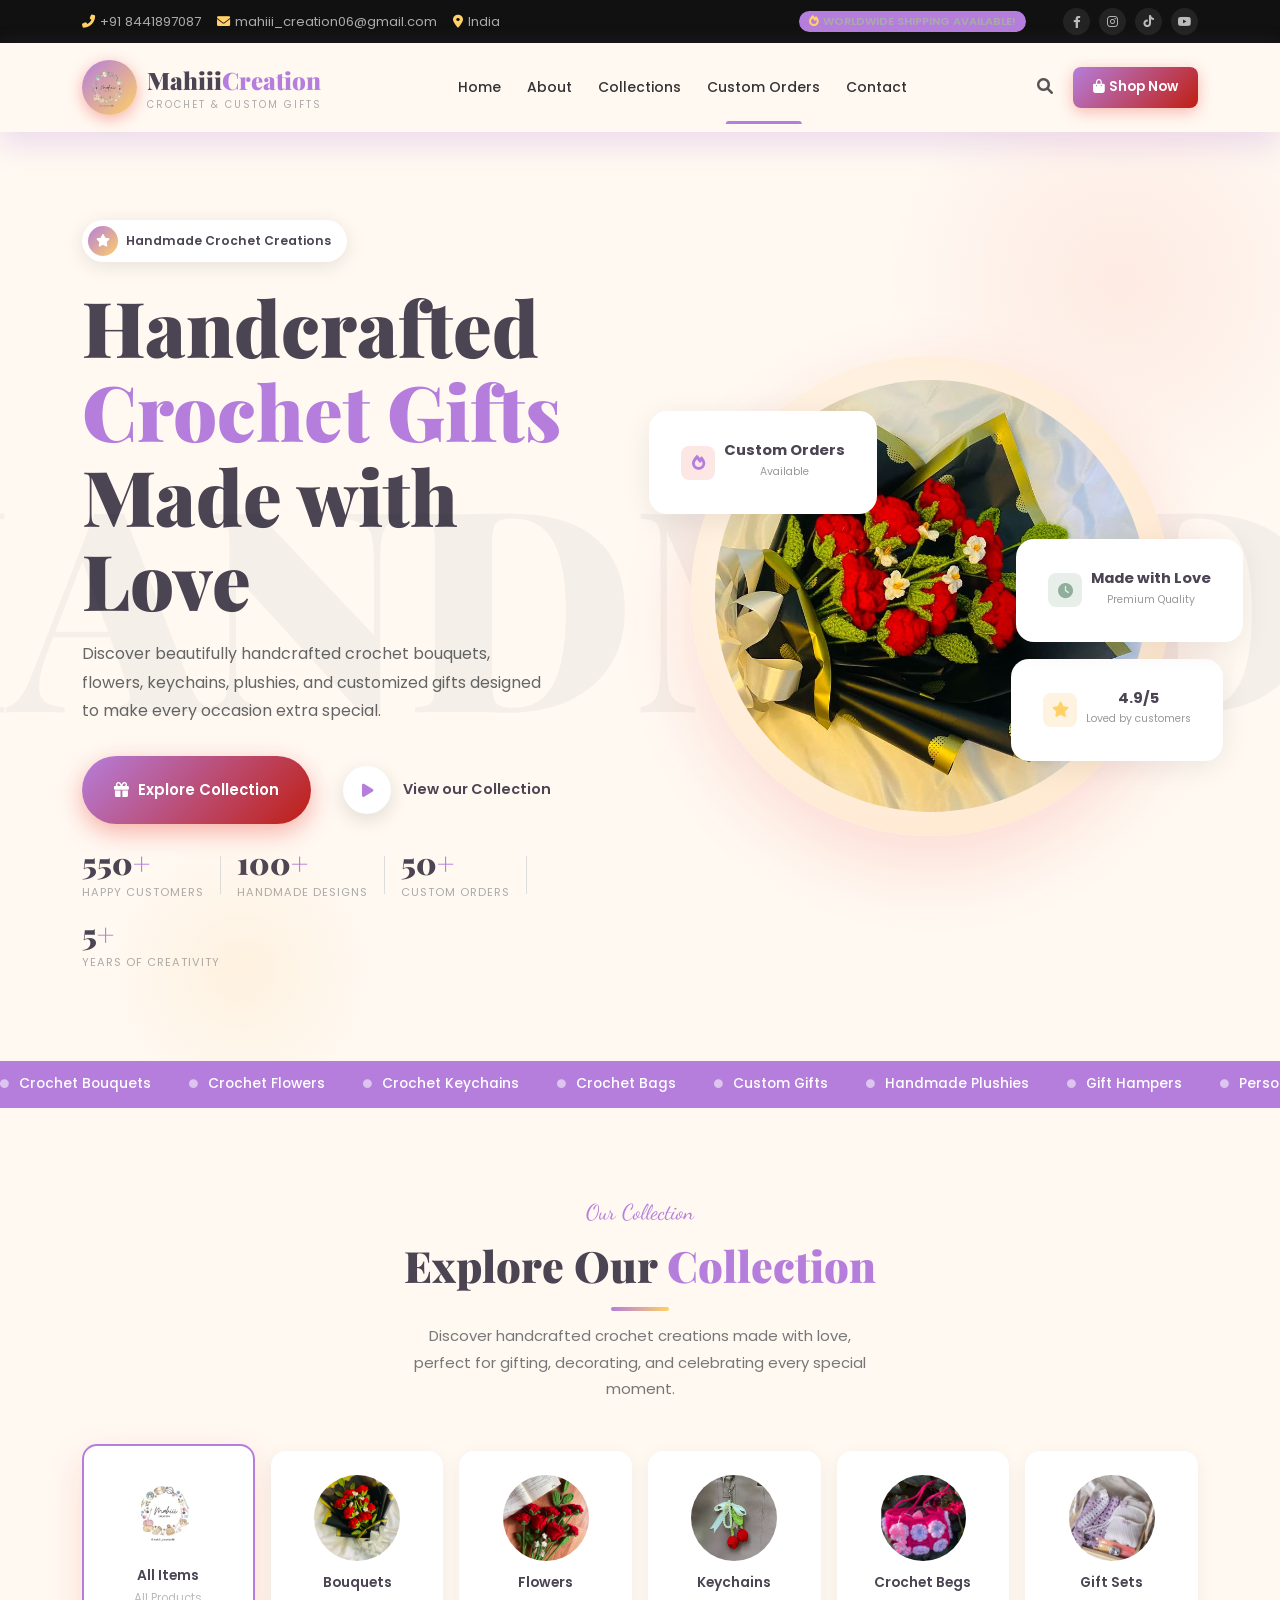
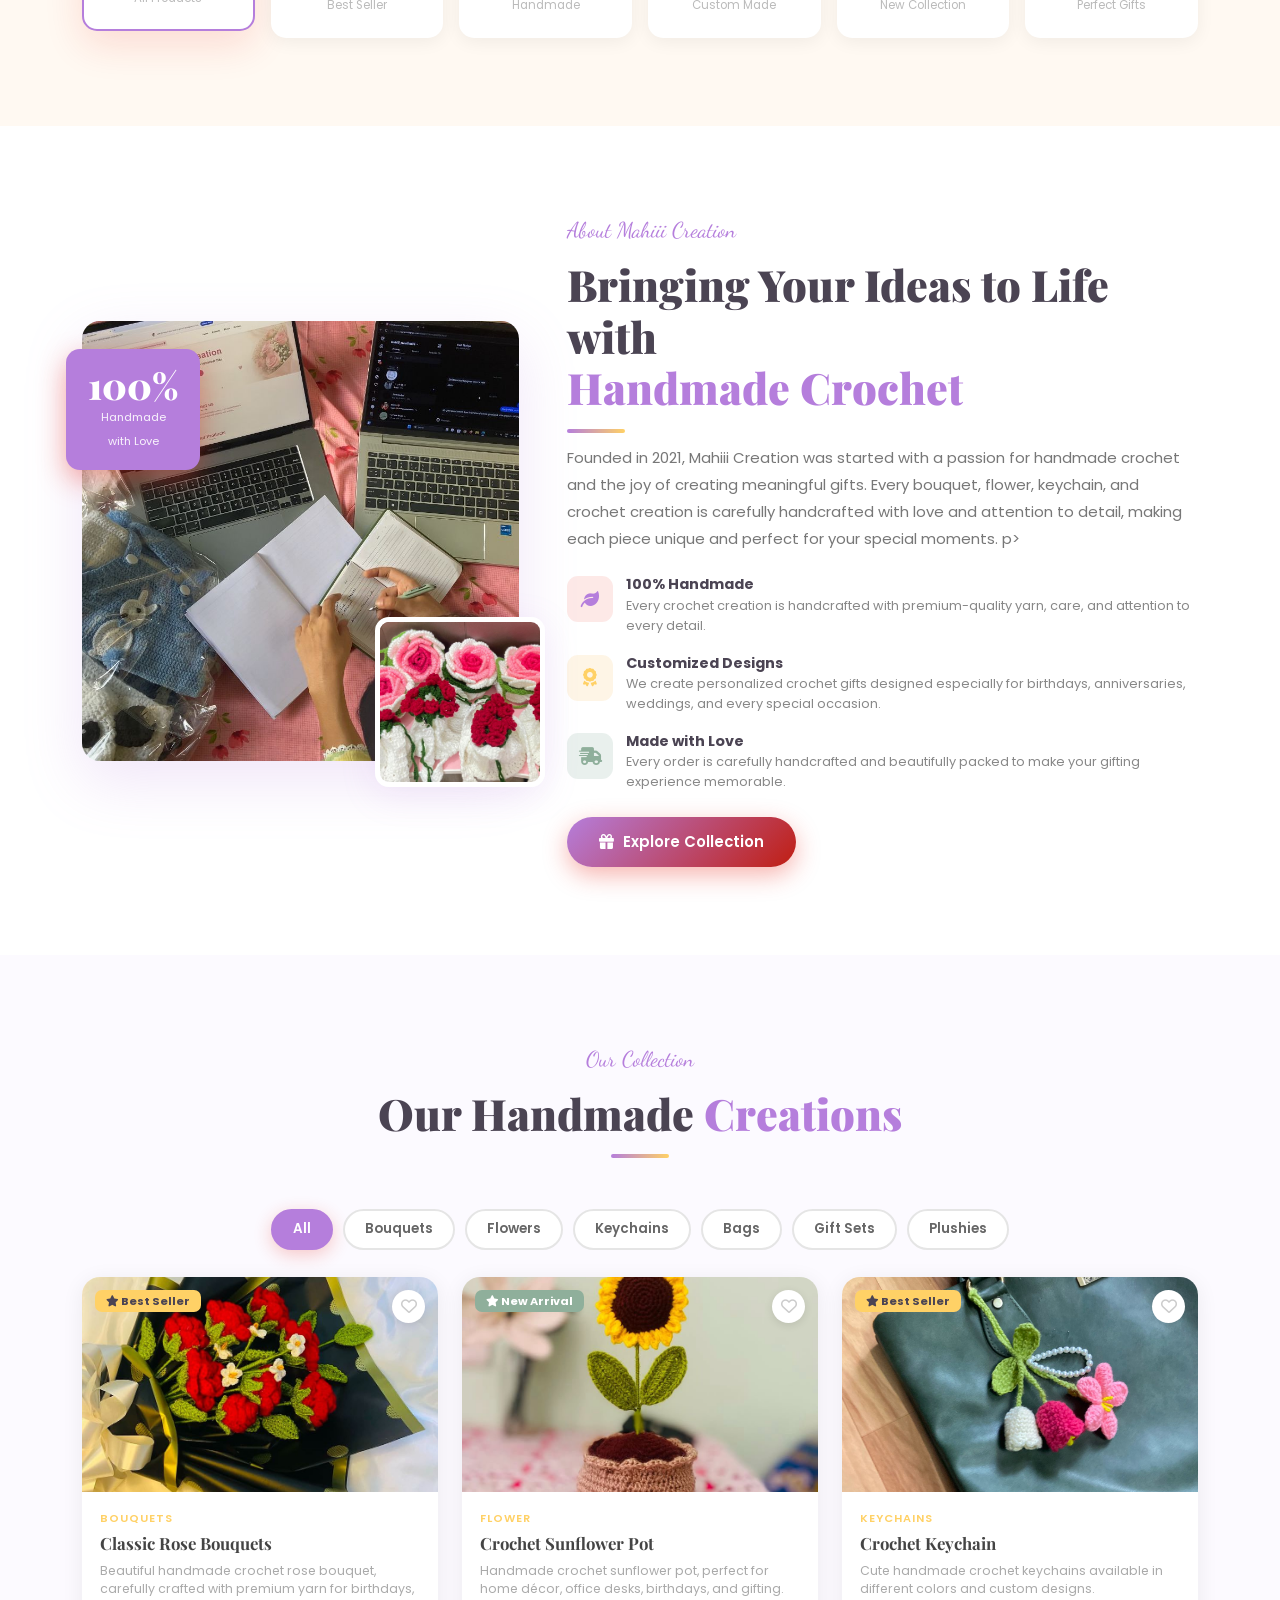
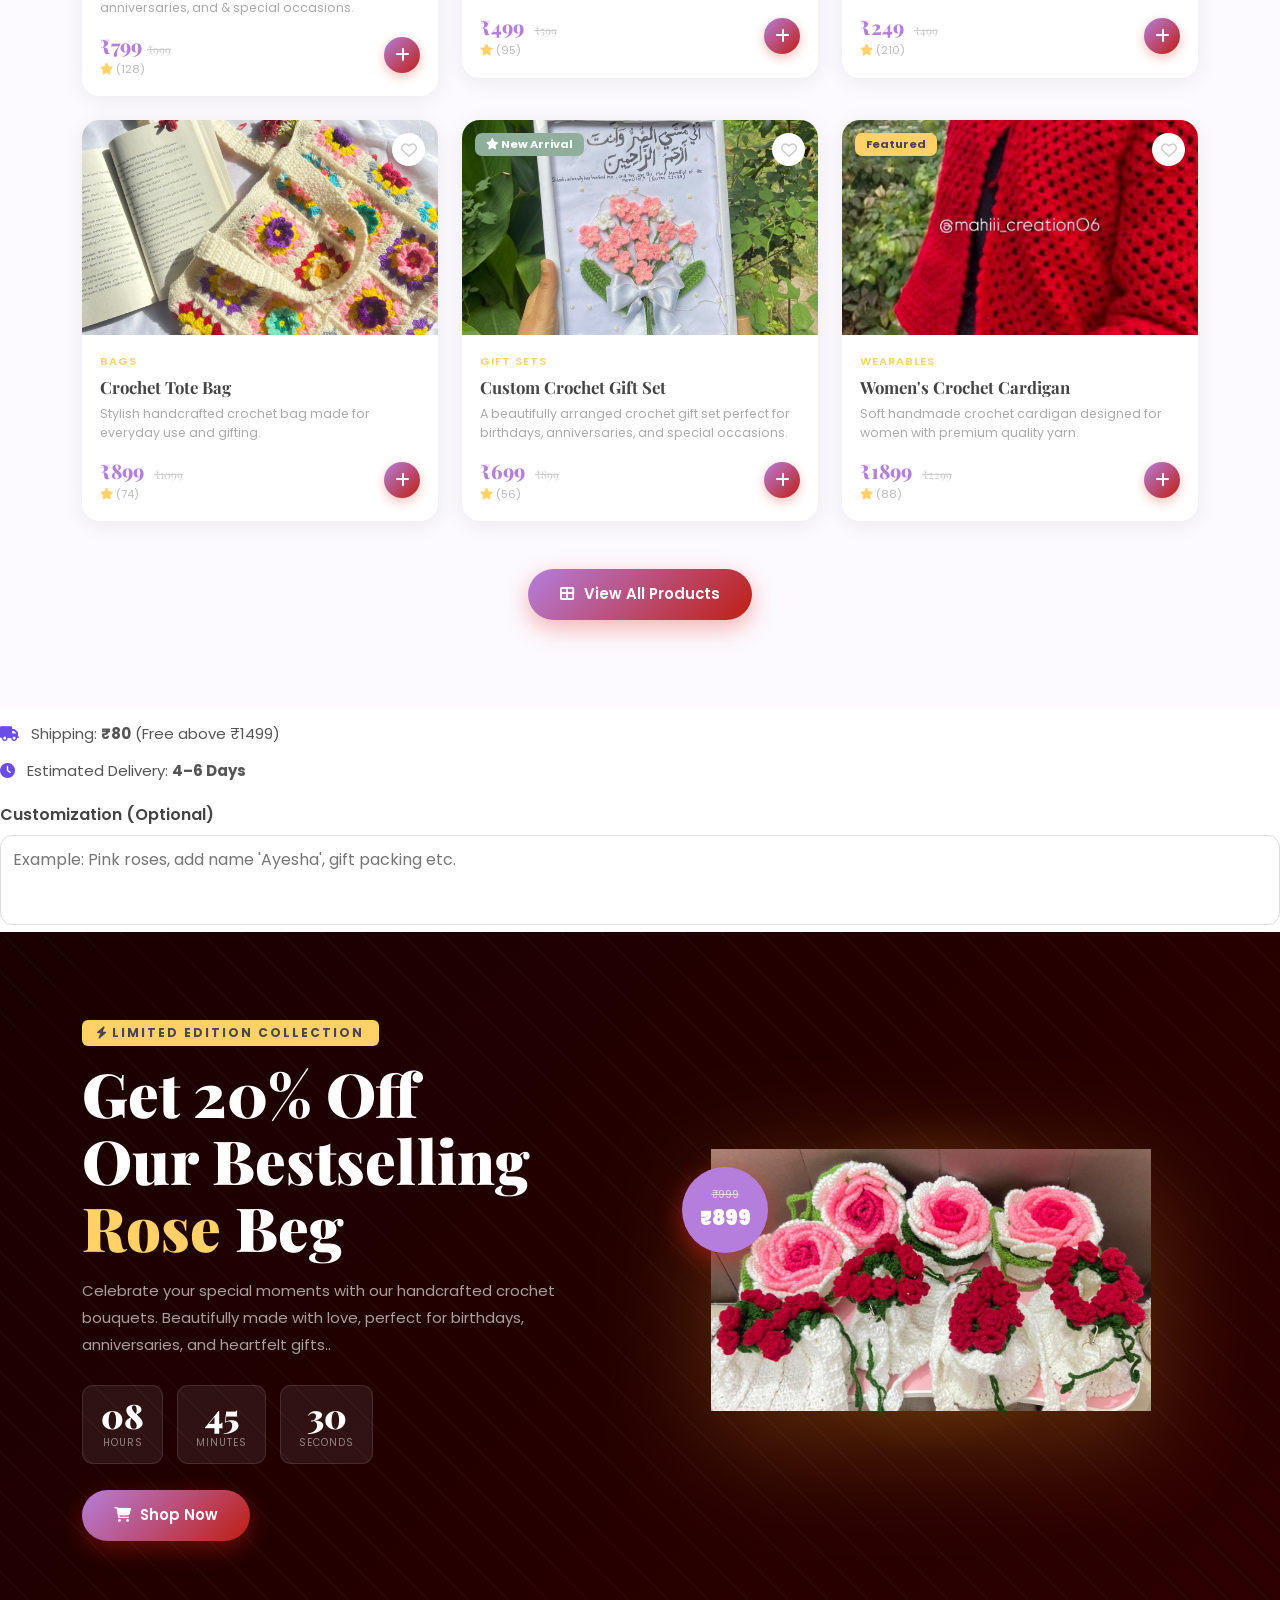
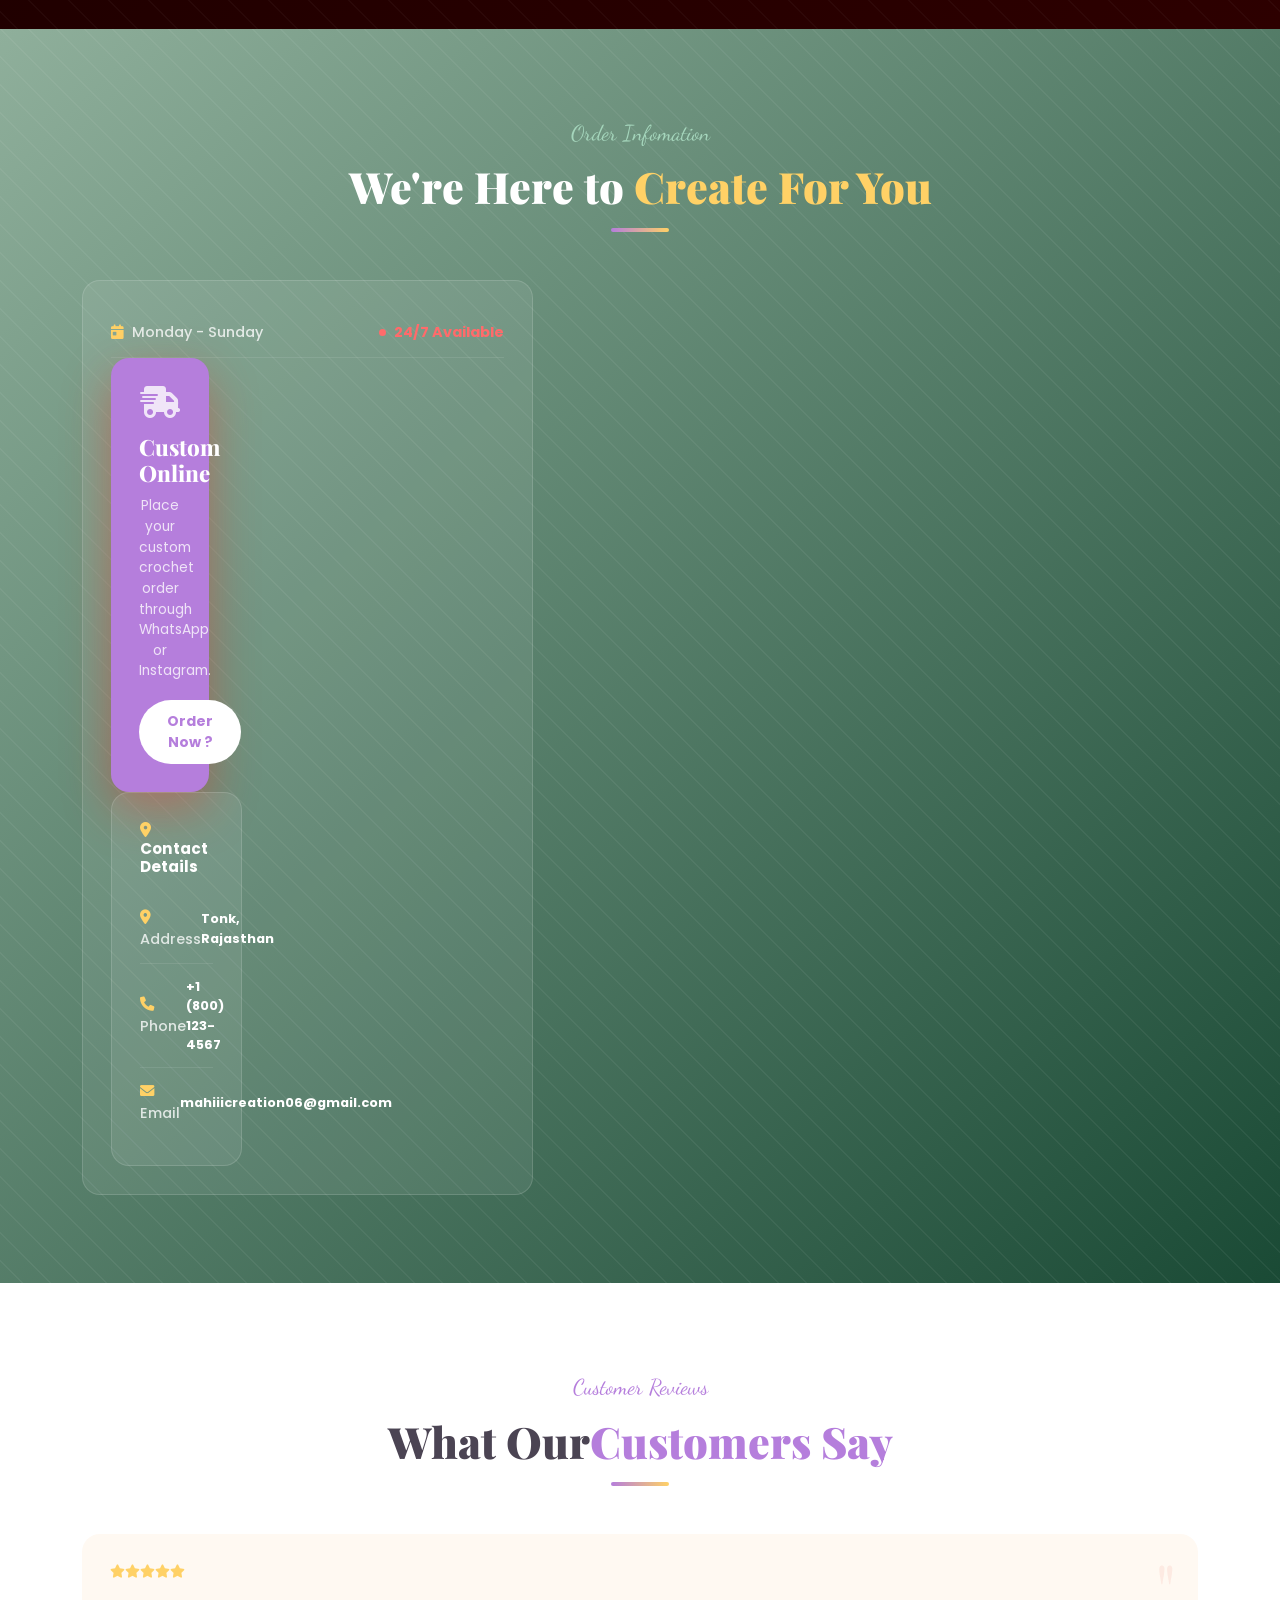
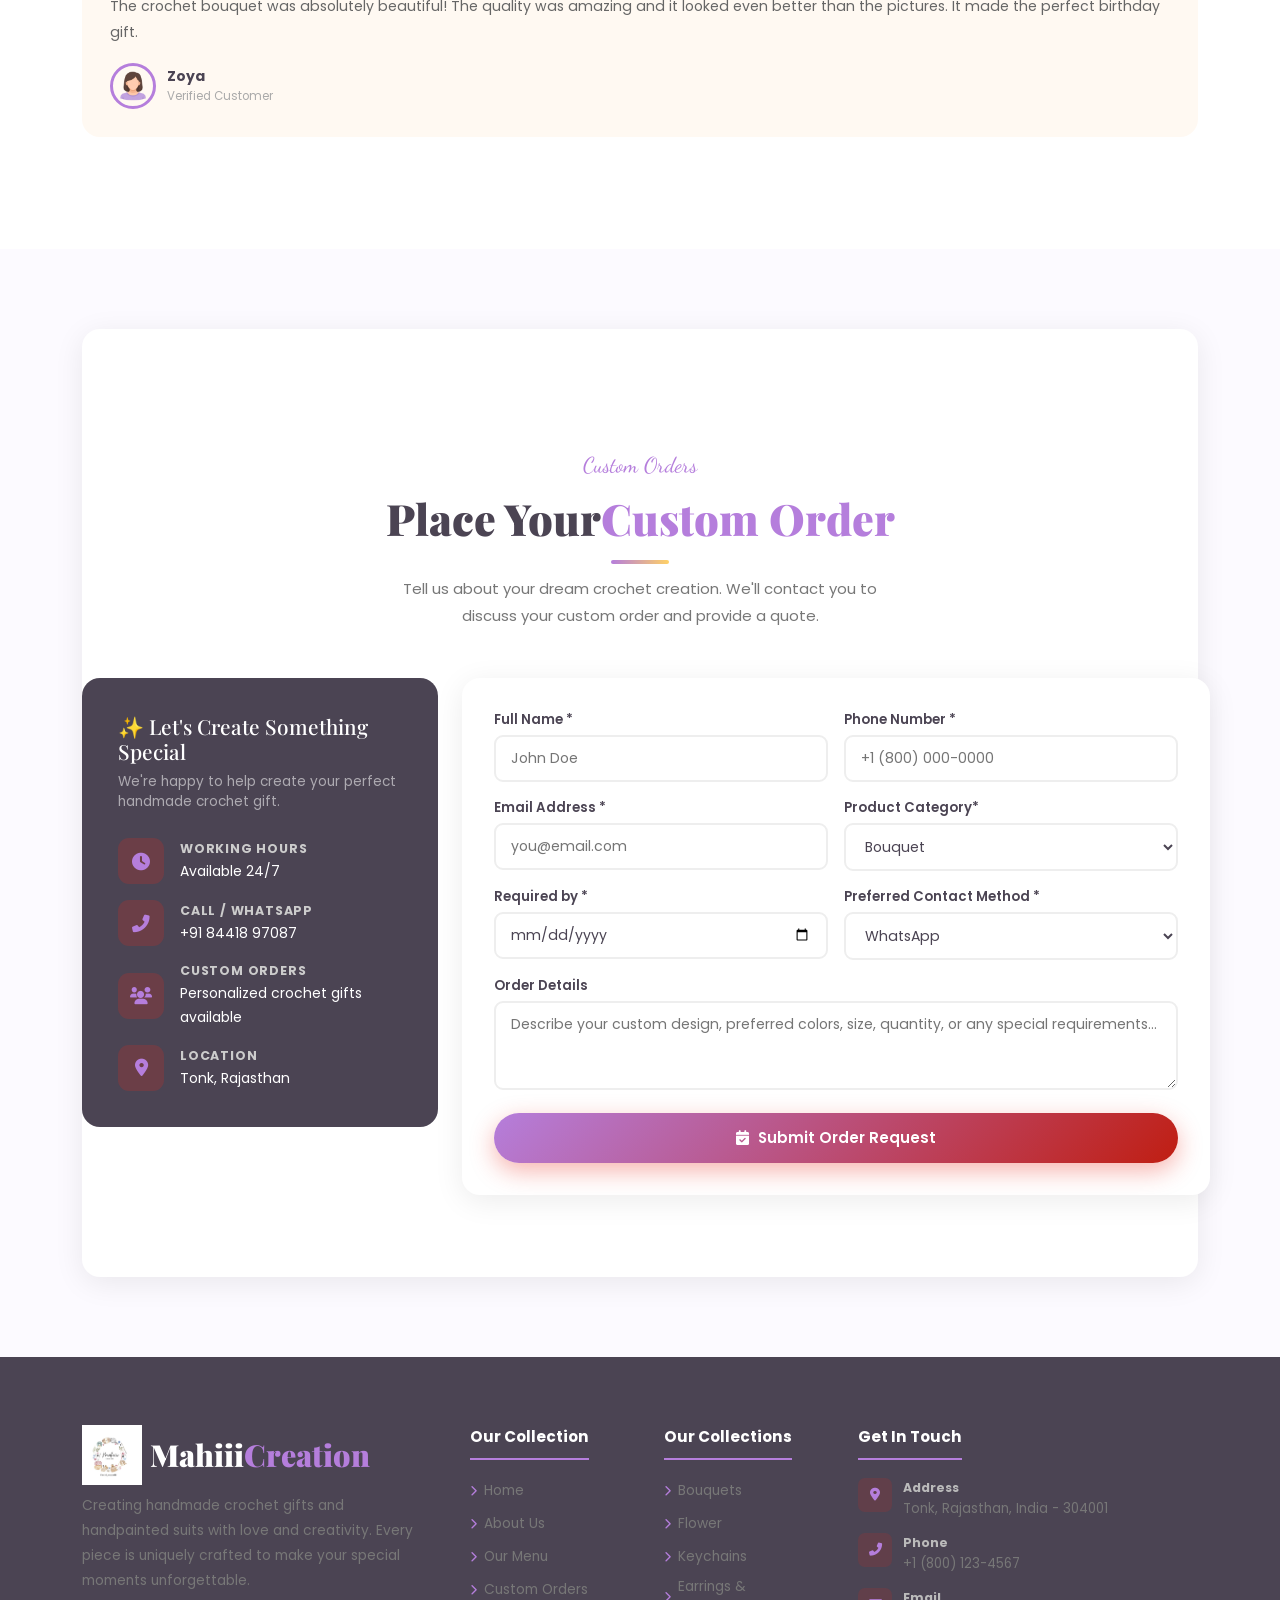
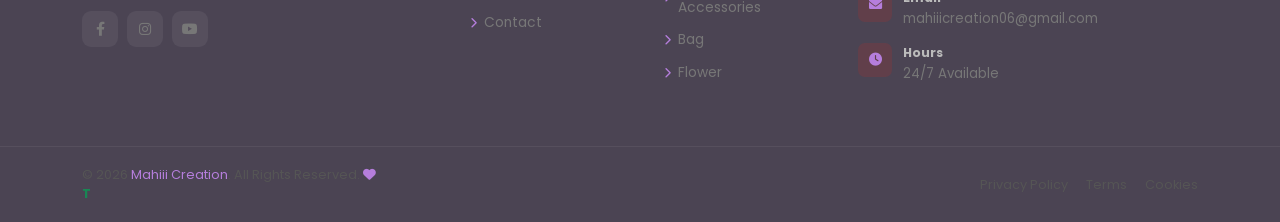
==== index.html @ c0827d0e "bug fix" ====
<!DOCTYPE html>
<html lang="en">

<head>
   <meta charset="UTF-8">
   <meta http-equiv="X-UA-Compatible" content="IE=edge">
   <meta name="viewport" content="width=device-width, initial-scale=1">
   <meta name="author" content="Sarab">
   <link rel="icon" type="image/png" href="img/logo.jpeg">
   <meta name="description" content="Sarab - Fast Food & Restaurant HTML Template">
   <title>Mahiii Creation</title>
   <link
      href="https://fonts.googleapis.com/css2?family=Playfair+Display:wght@400;700;900&family=Poppins:wght@300;400;500;600;700&family=Dancing+Script:wght@700&display=swap"
      rel="stylesheet" />
   <!-- Bootstrap 5.3 -->
   <link href="css/bootstrap.min.css" rel="stylesheet" />
   <!-- AOS Animate on Scroll -->
   <link href="css/aos.css" rel="stylesheet" />
   <!-- Swiper -->
   <link href="css/swiper-bundle.min.css" rel="stylesheet" />
   <!-- all min css -->
   <link rel="stylesheet" href="css/all.min.css" />
   <!-- magnific CSS -->
   <link rel="stylesheet" href="css/magnific-popup.css" />
   <!-- Style CSS -->
   <link rel="stylesheet" href="css/style.css" />
</head>

<body>
   <!-- ============================================================
         TOP BAR
         ============================================================ -->
   <div id="topbar">
      <div class="container">
         <div class="d-flex justify-content-between align-items-center flex-wrap gap-2">
            <div class="top-contact d-flex flex-wrap">
               <span><i class="fas fa-phone-alt"></i>+91 8441897087</span>
               <span><i class="fas fa-envelope"></i>mahiii_creation06@gmail.com</span>
               <span><i class="fas fa-map-marker-alt"></i>India</span>
            </div>
            <div class="d-flex align-items-center gap-3">
               <span class="ttag"><i class="fas fa-fire me-1"></i>Worldwide Shipping Available!</span>
               <div class="tsoc">
                  <a href="#"><i class="fab fa-facebook-f"></i></a>
                  <a href="https://www.instagram.com/mahiii_creation06?igsh=MTJzNTdpdWhrNXEycw%3D%3D&utm_source=qr"><i
                        class="fab fa-instagram"></i></a>
                  <a href="#"><i class="fab fa-tiktok"></i></a>
                  <a href="https://youtube.com/@mahiii_creation06?si=y1d1FblT5YzJp3zn"><i
                        class="fab fa-youtube"></i></a>
               </div>
            </div>
         </div>
      </div>
   </div>
   <!-- ============================================================
         NAVBAR
         ============================================================ -->
   <nav class="navbar navbar-expand-lg" id="nav">
      <div class="container">
         <a class="navbar-brand" href="#">
            <div class="blogo">
               <div class="bico"> <img src="img/logo1.png" alt="Mahiii Creation Logo">
               </div>
               <div>
                  <div class="bname">Mahiii<span>Creation</span></div>
                  <div class="bsub">Crochet & Custom Gifts </div>
               </div>
            </div>
         </a>
         <button class="navbar-toggler border-0" type="button" data-bs-toggle="collapse" data-bs-target="#navmenu">
            <i class="fas fa-bars" style="color:var(--prima ry);font-size:1.35rem;"></i>
         </button>
         <div class="collapse navbar-collapse" id="navmenu">
            <ul class="navbar-nav mx-auto">
               <li class="nav-item"><a class="nav-link active" href="#hero">Home</a></li>
               <li class="nav-item"><a class="nav-link" href="#about">About</a></li>
               <li class="nav-item"><a class="nav-link" href="#menu">Collections</a></li>

               <li class="nav-item"><a class="nav-link" href="#reservation">Custom Orders</a></li>

               <li class="nav-item"><a class="nav-link" href="contact.html">Contact</a></li>
            </ul>
            <div class="d-flex align-items-center gap-1">
               <!-- FIX 1: Search button -->
               <button id="navSearchBtn" title="Search"><i class="fas fa-search"></i></button>
               <a href="#menu" class="nav-link nav-cta"><i class="fas fa-shopping-bag me-1"></i>Shop Now</a>
            </div>
         </div>
      </div>
   </nav>
   <!-- ============================================================
         FIX 1 � SEARCH OVERLAY POPUP
         ============================================================ -->
   <div id="searchOv">
      <button class="sovclose" id="searchClose"><i class="fas fa-times"></i></button>
      <div class="sovbox">
         <h4>Find the perfect handmade crochet gift.</h4>
         <div class="sovinput">
            <input type="text" id="searchInput" placeholder="Search bouquets, keychains, flowers..."
               autocomplete="off" />
            <button><i class="fas fa-search"></i></button>
         </div>
         <!-- Categories inside search box -->
         <div class="sovcats">
            <div class="sovcat active" data-cat="all">
               <img src="img/logo.jpeg" alt="" />All Items
            </div>
            <div class="sovcat" data-cat="burgers">
               <img src="img/bouquet.jpeg" alt="" />Bouquets
            </div>
            <div class="sovcat" data-cat="pizza">
               <img src="img/menu/purple clw.jpeg" alt="" />Accessories
            </div>
            <div class="sovcat" data-cat="chicken">
               <img src="img/menu/Rose flower.jpeg" alt="" />Flowers
            </div>
            <div class="sovcat" data-cat="wraps">
               <img src="img/menu/bag.jpeg" alt="" />Crochet Bags
            </div>
            <div class="sovcat" data-cat="pasta">
               <img src="img/menu/women cardigan.jpeg" alt="" />Plushies
            </div>
            <div class="sovcat" data-cat="desserts">
               <img src="img/menu/ramadan gift hamper.jpeg" alt="" />Gift Hampers
            </div>
         </div>
         <div class="sovtrend">
            <p><i class="fas fa-fire me-1" style="color:var(--secondary);"></i>Popular Searches</p>
            <span class="ttag">Crochet Bouquet</span>
            <span class="ttag">Rose Bouquet</span>
            <span class="ttag">Accessories</span>
            <span class="ttag">Crochet Keychain</span>
            <span class="ttag">Crochet Bag</span>
            <span class="ttag">Custom Gift</span>
         </div>
      </div>
   </div>
   <!-- ============================================================
         HERO
         ============================================================ -->
   <section id="hero">
      <div class="hs hs1"></div>
      <div class="hs hs2"></div>
      <div class="hbgtxt">HANDMADE</div>
      <div class="container">
         <div class="row align-items-center g-5" style="min-height:88vh;">
            <div class="col-lg-6">
               <div class="hbadge">
                  <div class="hbi"><i class="fas fa-star"></i></div>
                  <span>Handmade Crochet Creations</span>
               </div>
               <h1 class="htitle">Handcrafted <span class="hl">Crochet Gifts</span><br />Made with Love</h1>
               <p class="hdesc">Discover beautifully handcrafted crochet bouquets, flowers, keychains, plushies, and
                  customized gifts designed to make every occasion extra special.</p>
               <div class="d-flex flex-wrap gap-3 mb-2">
                  <a href="#menu" class="btn-red"><i class="fas fa-gift"></i>Explore Collection</a>
                  <!-- FIX 2: Magnific popup video trigger -->
                  <a href="https://www.youtube.com/watch?v=RXv_uIN6e-Y" class="magnific_popup btn-play popup-youtube">
                     <div class="pico"><i class="fas fa-play"></i></div>
                     <span>View our Collection</span>
                  </a>
               </div>
               <div class="hstats d-flex gap-3 flex-wrap mt-4">
                  <div class="hstat"><span class="snum">550<em>+</em></span><small>Happy Customers</small></div>
                  <div class="sdiv"></div>
                  <div class="hstat"><span class="snum">100<em>+</em></span><small>Handmade Designs</small></div>
                  <div class="sdiv"></div>
                  <div class="hstat"><span class="snum">50<em>+</em></span><small>Custom Orders</small></div>
                  <div class="sdiv"></div>
                  <div class="hstat"><span class="snum">5<em>+</em></span><small>Years of Creativity</small></div>
               </div>
            </div>
            <div class="col-lg-6">
               <div style="position:relative;text-align:center;">
                  <div class="hcircle">
                     <img src="img/banner.jpeg" alt="Burger" />
                  </div>
                  <div class="fcard fc1">
                     <div class="fcoi r"><i class="fas fa-fire"></i></div>
                     <div><span class="fcnum">Custom Orders</span><span class="fcsm">Available</span></div>
                  </div>
                  <div class="fcard fc2">
                     <div class="fcoi y"><i class="fas fa-star"></i></div>
                     <div><span class="fcnum">4.9/5</span><span class="fcsm">Loved by customers</span></div>
                  </div>
                  <div class="fcard fc3">
                     <div class="fcoi g"><i class="fas fa-clock"></i></div>
                     <div><span class="fcnum">Made with Love</span><span class="fcsm">Premium Quality</span></div>
                  </div>
               </div>
            </div>
         </div>
      </div>
   </section>
   <!-- MARQUEE -->
   <div class="mqsec">
      <div class="mqtrack">
         <div class="mqitem"><i class="fas fa-circle"></i>Crochet Bouquets</div>
         <div class="mqitem"><i class="fas fa-circle"></i>Crochet Flowers</div>
         <div class="mqitem"><i class="fas fa-circle"></i>Crochet Keychains</div>
         <div class="mqitem"><i class="fas fa-circle"></i>Crochet Bags</div>
         <div class="mqitem"><i class="fas fa-circle"></i>Custom Gifts</div>
         <div class="mqitem"><i class="fas fa-circle"></i>Handmade Plushies</div>
         <div class="mqitem"><i class="fas fa-circle"></i>Gift Hampers</div>
         <div class="mqitem"><i class="fas fa-circle"></i>Personalized Gifts</div>
         <div class="mqitem"><i class="fas fa-circle"></i>Crochet Flowers</div>
         <div class="mqitem"><i class="fas fa-circle"></i>Crochet Mobile Cover</div>
         <div class="mqitem"><i class="fas fa-circle"></i>Crochet Earrings</div>
         <div class="mqitem"><i class="fas fa-circle"></i>Rose Bouquet</div>
         <div class="mqitem"><i class="fas fa-circle"></i>Custom Gifts</div>
         <div class="mqitem"><i class="fas fa-circle"></i>Gift Hampers</div>
      </div>
   </div>
   <!-- CATEGORY -->
   <section id="category">
      <div class="container">
         <div class="text-center mb-5">
            <span class="slbl">Our Collection</span>
            <h2 class="stitle">Explore Our <span>Collection</span></h2>
            <div class="sline"></div>
            <p class="sdesc mx-auto" style="max-width:480px;">Discover handcrafted crochet creations made with love,
               perfect for gifting, decorating, and celebrating every special moment.
            </p>
         </div>
         <div class="row g-3 justify-content-center">
            <div class="col-6 col-sm-4 col-md-3 col-lg-2" data-aos="zoom-in" data-aos-delay="0">
               <div class="catcard active" data-filter="all">
                  <img class="catimg" src="img/logo.jpeg" alt="" />
                  <div class="catnm">All Items</div>
                  <div class="catct">All Products</div>
               </div>
            </div>
            <div class="col-6 col-sm-4 col-md-3 col-lg-2" data-aos="zoom-in" data-aos-delay="70">
               <div class="catcard" data-filter="burgers">
                  <img class="catimg" src="img/bouquet.jpeg" alt="" />
                  <div class="catnm">Bouquets</div>
                  <div class="catct">Best Seller</div>
               </div>
            </div>
            <div class="col-6 col-sm-4 col-md-3 col-lg-2" data-aos="zoom-in" data-aos-delay="140">
               <div class="catcard" data-filter="pizza">
                  <img class="catimg" src="img/menu/Rose flower.jpeg" alt="" />
                  <div class="catnm">Flowers</div>
                  <div class="catct">Handmade</div>
               </div>
            </div>
            <div class="col-6 col-sm-4 col-md-3 col-lg-2" data-aos="zoom-in" data-aos-delay="210">
               <div class="catcard" data-filter="chicken">
                  <img class="catimg" src="img/menu/keychain.jpeg" alt="" />
                  <div class="catnm">Keychains</div>
                  <div class="catct">Custom Made</div>
               </div>
            </div>
            <div class="col-6 col-sm-4 col-md-3 col-lg-2" data-aos="zoom-in" data-aos-delay="280">
               <div class="catcard" data-filter="wraps">
                  <img class="catimg" src="img/menu/bag.jpeg" alt="" />
                  <div class="catnm">Crochet Begs</div>
                  <div class="catct">New Collection</div>
               </div>
            </div>
            <div class="col-6 col-sm-4 col-md-3 col-lg-2" data-aos="zoom-in" data-aos-delay="350">
               <div class="catcard" data-filter="desserts">
                  <img class="catimg" src="img/menu/ramadan gift hamper.jpeg" alt="" />
                  <div class="catnm">Gift Sets</div>
                  <div class="catct">Perfect Gifts</div>
               </div>
            </div>
         </div>
      </div>
   </section>
   <!-- ABOUT -->
   <section id="about">
      <div class="container">
         <div class="row align-items-center g-5">
            <div class="col-lg-5" data-aos="fade-right">
               <div class="astack">
                  <div class="aexp"><span class="anum">100%</span><small>Handmade<br />with Love</small></div>
                  <div class="amain"><img src="img/ About.jpeg" alt="Restaurant" /></div>
                  <div class="asm"><img src="img/About2.jpeg" alt="" /></div>
               </div>
            </div>
            <div class="col-lg-7" data-aos="fade-left">
               <span class="slbl">About Mahiii Creation</span>
               <h2 class="stitle text-start">Bringing Your Ideas to Life with<br /><span>Handmade Crochet</span></h2>
               <div class="sline lft"></div>
               <p class="sdesc mb-4">Founded in 2021, Mahiii Creation was started with a passion for handmade crochet
                  and the joy of creating meaningful gifts. Every bouquet, flower, keychain, and crochet creation is
                  carefully handcrafted with love and attention to detail, making each piece unique and perfect for your
                  special moments.
                  p>
               <div class="mb-4">
                  <div class="fti">
                     <div class="ftico r"><i class="fas fa-leaf"></i></div>
                     <div>
                        <h6>100% Handmade</h6>
                        <p>Every crochet creation is handcrafted with premium-quality yarn, care, and attention to every
                           detail.</p>
                     </div>
                  </div>
                  <div class="fti">
                     <div class="ftico y"><i class="fas fa-award"></i></div>
                     <div>
                        <h6>Customized Designs</h6>
                        <p>We create personalized crochet gifts designed especially for birthdays, anniversaries,
                           weddings, and every special occasion.</p>
                     </div>
                  </div>
                  <div class="fti">
                     <div class="ftico g"><i class="fas fa-shipping-fast"></i></div>
                     <div>
                        <h6>Made with Love</h6>
                        <p>Every order is carefully handcrafted and beautifully packed to make your gifting experience
                           memorable.</p>
                     </div>
                  </div>
               </div>
               <a href="#menu" class="btn-red"><i class="fas fa-gift"></i>Explore Collection</a>
            </div>
         </div>
      </div>
   </section>
   <!-- ============================================================
         MENU � FIX 3 (filter works) + FIX 4 (plus opens popup)
         ============================================================ -->
   <section id="menu">
      <div class="container">
         <div class="text-center mb-5" data-aos="fade-up">
            <span class="slbl">Our Collection</span>
            <h2 class="stitle">Our Handmade <span>Creations</span></h2>
            <div class="sline"></div>
         </div>
         <!-- FIX 3 � filter buttons -->
         <div class="text-center mb-4" data-aos="fade-up">
            <button class="filtbtn active" data-f="all">All</button>
            <button class="filtbtn" data-f="burgers">Bouquets</button>
            <button class="filtbtn" data-f="pizza">Flowers</button>
            <button class="filtbtn" data-f="chicken">Keychains</button>
            <button class="filtbtn" data-f="wraps">Bags</button>
            <button class="filtbtn" data-f="desserts">Gift Sets</button>
            <button class="filtbtn" data-f="pasta">Plushies</button>
         </div>
         <div class="row g-4" id="mgrid">
            <!-- CARD 1: Burgers -->
            <div class="col-sm-6 col-lg-4 mwrap" data-c="burgers" data-aos="fade-up">
               <div class="mcard" data-img="img/banner.jpeg" data-title="Classic Rose Bouquets" data-cat="Bouquet"
                  data-price="₹799" data-old="₹999" data-rating="4.9" data-reviews="128" data-cal="100% Handmade"
                  data-time="4-6 Days" data-desc="Beautiful handmade crochet rose bouquet, carefully crafted with premium yarn for
                        birthdays, anniversaries, and &amp; special occasions." data-tags="Handmade,Bestseller,Gift">
                  <div class="mimg">
                     <img src="img/banner.jpeg" alt="Smash Burger" />
                     <div class="mbdg hot"><i class="fas fa-star"></i> Best Seller</div>
                     <div class="mhrt"><i class="far fa-heart"></i></div>
                  </div>
                  <div class="mbody">
                     <div class="mcat">Bouquets</div>
                     <div class="mtit">Classic Rose Bouquets</div>
                     <div class="mdesc">Beautiful handmade crochet rose bouquet, carefully crafted with premium yarn for
                        birthdays, anniversaries, and &amp; special occasions.
                     </div>
                     <div class="mfoot">
                        <div>
                           <div class="mprice">₹799<small>₹999</small></div>
                           <div class="mstars"><i class="fas fa-star"></i> <span
                                 style="color:#bbb;font-size:.7rem;">(128)</span></div>
                        </div>
                        <button class="madd" title="View Details"><i class="fas fa-plus"></i></button>
                     </div>
                  </div>
               </div>
            </div>
            <!-- CARD 2: Pizza -->
            <div class="col-sm-6 col-lg-4 mwrap" data-c="flower" data-aos="fade-up" data-aos-delay="80">
               <div class="mcard" data-img="img/category/sunflower-pot.jpeg" data-title="Crochet Sunflower Pot"
                  data-cat="Flower" data-price="₹499" data-old="₹599" data-rating="4.8" data-reviews="95"
                  data-cal="100% Handmade" data-time="3-5 Days"
                  data-desc="A charming handmade crochet sunflower pot crafted with premium yarn. A beautiful decorative piece and a thoughtful gift for birthdays, housewarmings, teachers, and loved ones."
                  data-tags="Handmade,Sunflower,Gift">

                  <div class="mimg">
                     <img src="img/category/sunflower-pot.jpeg" alt="Crochet Sunflower Pot" />
                     <div class="mbdg new"><i class="fas fa-star"></i> New Arrival</div>
                     <div class="mhrt"><i class="far fa-heart"></i></div>
                  </div>

                  <div class="mbody">
                     <div class="mcat">Flower</div>
                     <div class="mtit">Crochet Sunflower Pot</div>

                     <div class="mdesc">
                        Handmade crochet sunflower pot, perfect for home décor, office desks, birthdays, and gifting.
                     </div>

                     <div class="mfoot">
                        <div>
                           <div class="mprice">₹499 <small>₹599</small></div>
                           <div class="mstars">
                              <i class="fas fa-star"></i>
                              <span style="color:#bbb;font-size:.7rem;">(95)</span>
                           </div>
                        </div>

                        <button class="madd" title="View Details">
                           <i class="fas fa-plus"></i>
                        </button>
                     </div>
                  </div>

               </div>
            </div>
            <!-- CARD 3: Chicken -->
            <div class="col-sm-6 col-lg-4 mwrap" data-c="keychains" data-aos="fade-up" data-aos-delay="160">
               <div class="mcard" data-img="img/category/key-charm.jpeg" data-title="Crochet Keychain"
                  data-cat="Keychains" data-price="₹249" data-old="₹499" data-rating="5.0" data-reviews="210"
                  data-cal="100% Handmade" data-time="2-4 Days"
                  data-desc="Cute handmade crochet keychains available in different colors and custom designs. Perfect for return gifts, birthdays, and everyday use."
                  data-tags="Handmade,Custom,Gift">

                  <div class="mimg">
                     <img src="img/category/key-charm.jpeg" alt="Crochet Keychain" />
                     <div class="mbdg hot"><i class="fas fa-star"></i> Best Seller</div>
                     <div class="mhrt"><i class="far fa-heart"></i></div>
                  </div>

                  <div class="mbody">
                     <div class="mcat">Keychains</div>
                     <div class="mtit">Crochet Keychain</div>

                     <div class="mdesc">
                        Cute handmade crochet keychains available in different colors and custom designs.
                     </div>

                     <div class="mfoot">
                        <div>
                           <div class="mprice">₹249 <small>₹499</small></div>
                           <div class="mstars">
                              <i class="fas fa-star"></i>
                              <span style="color:#bbb;font-size:.7rem;">(210)</span>
                           </div>
                        </div>

                        <button class="madd" title="View Details">
                           <i class="fas fa-plus"></i>
                        </button>
                     </div>
                  </div>
               </div>
            </div>
            <!-- CARD 4: Wraps -->
            <div class="col-sm-6 col-lg-4 mwrap" data-c="bags" data-aos="fade-up">
               <div class="mcard" data-img="img/category/tote-bag.jpeg" data-title="Crochet Tote Bag" data-cat="Bags"
                  data-price="₹899" data-old="₹1099" data-rating="4.8" data-reviews="74" data-cal="100% Handmade"
                  data-time="5-7 Days"
                  data-desc="Stylish handmade crochet tote bag crafted with premium yarn. Lightweight, durable, and perfect for everyday use."
                  data-tags="Hansdmade,Bag,Trending">

                  <div class="mimg">
                     <img src="img/category/tote-bag.jpeg" alt="Crochet Tote Bag" />
                     <div class="mhrt"><i class="far fa-heart"></i></div>
                  </div>

                  <div class="mbody">
                     <div class="mcat">Bags</div>
                     <div class="mtit">Crochet Tote Bag</div>

                     <div class="mdesc">
                        Stylish handcrafted crochet bag made for everyday use and gifting.
                     </div>

                     <div class="mfoot">
                        <div>
                           <div class="mprice">₹899 <small>₹1099</small></div>
                           <div class="mstars">
                              <i class="fas fa-star"></i>
                              <span style="color:#bbb;font-size:.7rem;">(74)</span>
                           </div>
                        </div>

                        <button class="madd" title="View Details">
                           <i class="fas fa-plus"></i>
                        </button>
                     </div>
                  </div>
               </div>
            </div>
            <!-- CARD 5: Desserts -->
            <div class="col-sm-6 col-lg-4 mwrap" data-c="giftsets" data-aos="fade-up" data-aos-delay="80">
               <div class="mcard" data-img="img/category/crochet gift.jpeg" data-title="Custom Crochet Gift Set"
                  data-cat="Gift Sets" data-price="₹699" data-old="₹899" data-rating="4.9" data-reviews="56"
                  data-cal="100% Handmade" data-time="4-6 Days"
                  data-desc="Beautiful handmade crochet gift set customized for birthdays, anniversaries, baby showers, and special occasions."
                  data-tags="Custom,Gift,Handmade">

                  <div class="mimg">
                     <img src="img/category/crochet-gift.jpeg" alt="Custom Crochet Gift Set" />
                     <div class="mbdg new"><i class="fas fa-star"></i> New Arrival</div>
                     <div class="mhrt"><i class="far fa-heart"></i></div>
                  </div>

                  <div class="mbody">
                     <div class="mcat">Gift Sets</div>
                     <div class="mtit">Custom Crochet Gift Set</div>

                     <div class="mdesc">
                        A beautifully arranged crochet gift set perfect for birthdays, anniversaries, and special
                        occasions.
                     </div>

                     <div class="mfoot">
                        <div>
                           <div class="mprice">₹699 <small>₹899</small></div>
                           <div class="mstars">
                              <i class="fas fa-star"></i>
                              <span style="color:#bbb;font-size:.7rem;">(56)</span>
                           </div>
                        </div>

                        <button class="madd" title="View Details">
                           <i class="fas fa-plus"></i>
                        </button>
                     </div>
                  </div>
               </div>
            </div>
            <!-- CARD 6: Pasta -->
            <div class="col-sm-6 col-lg-4 mwrap" data-c="wearables" data-aos="fade-up" data-aos-delay="160">
               <div class="mcard" data-img="img/menu/women cardigan.jpeg" data-title="Women's Crochet Cardigan"
                  data-cat="Wearables" data-price="₹1899" data-old="₹2299" data-rating="4.9" data-reviews="88"
                  data-cal="100% Handmade" data-time="7-10 Days"
                  data-desc="Elegant handmade crochet cardigan designed for comfort and style. A timeless piece for every wardrobe."
                  data-tags="Handmade,Fashion,Premium">

                  <div class="mimg">
                     <img src="img/menu/women cardigan.jpeg" alt="Women's Crochet Cardigan" />
                     <div class="mbdg hot">Featured</div>
                     <div class="mhrt"><i class="far fa-heart"></i></div>
                  </div>

                  <div class="mbody">
                     <div class="mcat">Wearables</div>
                     <div class="mtit">Women's Crochet Cardigan</div>

                     <div class="mdesc">
                        Soft handmade crochet cardigan designed for women with premium quality yarn.
                     </div>

                     <div class="mfoot">
                        <div>
                           <div class="mprice">₹1899 <small>₹2299</small></div>
                           <div class="mstars">
                              <i class="fas fa-star"></i>
                              <span style="color:#bbb;font-size:.7rem;">(88)</span>
                           </div>
                        </div>

                        <button class="madd" title="View Details">
                           <i class="fas fa-plus"></i>
                        </button>
                     </div>
                  </div>
               </div>
            </div>
         </div>
         <!-- end #mgrid -->
         <div class="text-center mt-5"><a href="#" class="btn-red"><i class="fas fa-th-large"></i>View All Products</a>
         </div>
      </div>
   </section>


   <!-- ============================================================
         FIX 4 � MENU DETAIL POPUP MODAL
         ============================================================ -->

   <div id="menuPop">
      <div class="mpbox">

         <button class="mpclose" id="mpClose">
            <i class="fas fa-times"></i>
         </button>

         <div class="mpimg">
            <img id="mpImg" src="" alt="">
         </div>

         <div class="mpbody">

            <div id="mpCat"></div>
            <div id="mpTitle"></div>
            <div id="mpStars"></div>
            <div id="mpDesc"></div>
            <div id="mpPrice"></div>

            <div class="mpmeta" id="mpMeta"></div>

            <div class="mpqty">
               <button class="mpqbtn" id="mpMinus">−</button>
               <span class="mpqnum" id="mpQnum">1</span>
               <button class="mpqbtn" id="mpPlus">+</button>
               <span style="margin-left:10px;">Quantity</span>
            </div>

            <div class="mpshipping">
               🚚 Shipping: ₹80 (Free above ₹1499)
            </div>

            <div class="mpdelivery">
               ⏳ Delivery: 4–6 Days
            </div>

            <div class="mpnote">
               <label>Customization (Optional)</label>
               <textarea id="customNote" placeholder="Example: Pink flowers, gift packing, add name etc."></textarea>
            </div>

            <div class="mptags" id="mpTags"></div>

            <button class="mpaddcart" id="whatsappOrder">
               <i class="fab fa-whatsapp"></i> Order on WhatsApp
            </button>

         </div>
      </div>
   </div>
   <!-- Shipping -->
   <div class="mpshipping">
      <i class="fas fa-truck"></i>
      Shipping: <strong>₹80</strong> (Free above ₹1499)
   </div>

   <!-- Delivery -->
   <div class="mpdelivery">
      <i class="fas fa-clock"></i>
      Estimated Delivery: <strong>4–6 Days</strong>
   </div>

   <!-- Customization -->
   <div class="mpnote">
      <label>Customization (Optional)</label>
      <textarea id="customNote" placeholder="Example: Pink roses, add name 'Ayesha', gift packing etc."></textarea>
   </div>
   <!-- SPECIAL OFFER -->
   <section id="special">
      <div class="spbg"></div>
      <div class="container" style="position:relative;z-index:2;">
         <div class="row align-items-center g-5">
            <div class="col-lg-6" data-aos="fade-right">
               <div class="sptag"><i class="fas fa-bolt me-1"></i>Limited Edition Collection</div>
               <h2 class="sptitle">Get 20% Off<br />Our Bestselling<br /><span>Rose</span> Beg</h2>
               <p class="spdesc">Celebrate your special moments with our handcrafted crochet bouquets. Beautifully made
                  with love, perfect for birthdays, anniversaries, and heartfelt gifts..</p>
               <div class="cdwrap">
                  <div class="cditem"><span class="cdnum" id="cdH">08</span><span class="cdlbl">Hours</span></div>
                  <div class="cditem"><span class="cdnum" id="cdM">45</span><span class="cdlbl">Minutes</span></div>
                  <div class="cditem"><span class="cdnum" id="cdS">30</span><span class="cdlbl">Seconds</span></div>
               </div>
               <a href="#menu" class="btn-red"><i class="fas fa-shopping-cart"></i>Shop Now</a>
            </div>
            <div class="col-lg-6" data-aos="fade-left">
               <div class="spimgw">
                  <div class="spglow"></div>
                  <div class="sppbdg"><span class="old">₹999</span><span class="np">₹899</span></div>
                  <img src="img/About2.jpeg" alt="Special Burger" />
               </div>
            </div>
         </div>
      </div>
   </section>




   <!-- ============================================================
         HISTORY � FIX 8 (alternating left/right text)
         ============================================================ -->




   <!-- CHEFS -->
   <!-- <section id="chefs">
      <div class="container">
         <div class="text-center mb-5" data-aos="fade-up">
            <span class="slbl">The Culinary Team</span>
            <h2 class="stitle">Meet Our Expert <span>Chefs</span></h2>
            <div class="sline"></div>
         </div>
         <div class="row g-4">
            <div class="col-sm-6 col-lg-3" data-aos="fade-up" data-aos-delay="0">
               <div class="chcard">
                  <div class="chimg">
                     <img src="img/chefs/1.jpg" alt="" />
                     <div class="chsoc"><a href="#"><i class="fab fa-instagram"></i></a><a href="#"><i
                              class="fab fa-facebook-f"></i></a><a href="#"><i class="fab fa-twitter"></i></a></div>
                  </div>
                  <div class="chbody">
                     <div class="chnm">Alice Mortal</div>
                     <div class="chrole">Head Chef</div>
                     <div class="chexp">12 years experience</div>
                  </div>
               </div>
            </div>
            <div class="col-sm-6 col-lg-3" data-aos="fade-up" data-aos-delay="80">
               <div class="chcard">
                  <div class="chimg">
                     <img src="img/chefs/2.jpg" alt="" />
                     <div class="chsoc"><a href="#"><i class="fab fa-instagram"></i></a><a href="#"><i
                              class="fab fa-facebook-f"></i></a><a href="#"><i class="fab fa-twitter"></i></a></div>
                  </div>
                  <div class="chbody">
                     <div class="chnm">Michael Corn</div>
                     <div class="chrole">Grill Master</div>
                     <div class="chexp">8 years experience</div>
                  </div>
               </div>
            </div>
            <div class="col-sm-6 col-lg-3" data-aos="fade-up" data-aos-delay="160">
               <div class="chcard">
                  <div class="chimg">
                     <img src="img/chefs/3.jpg" alt="" />
                     <div class="chsoc"><a href="#"><i class="fab fa-instagram"></i></a><a href="#"><i
                              class="fab fa-facebook-f"></i></a><a href="#"><i class="fab fa-twitter"></i></a></div>
                  </div>
                  <div class="chbody">
                     <div class="chnm">Faz Chowdel</div>
                     <div class="chrole">Pastry Chef</div>
                     <div class="chexp">10 years experience</div>
                  </div>
               </div>
            </div>
            <div class="col-sm-6 col-lg-3" data-aos="fade-up" data-aos-delay="240">
               <div class="chcard">
                  <div class="chimg">
                     <img src="img/chefs/4.jpg" alt="" />
                     <div class="chsoc"><a href="#"><i class="fab fa-instagram"></i></a><a href="#"><i
                              class="fab fa-facebook-f"></i></a><a href="#"><i class="fab fa-twitter"></i></a></div>
                  </div>
                  <div class="chbody">
                     <div class="chnm">William Latnum</div>
                     <div class="chrole">Pizza Artisan</div>
                     <div class="chexp">9 years experience</div>
                  </div>
               </div>
            </div>
         </div>
      </div>
   </section> -->


   <!-- HOURS -->
   <section id="hours">
      <div class="hrsbg"></div>
      <div class="container" style="position:relative;z-index:2;">
         <div class="text-center mb-5" data-aos="fade-up">
            <span class="slbl" style="color:#a5d6bc;">Order Infomation</span>
            <h2 class="stitle" style="color:#fff;">We're Here to <span style="color:var(--secondary);"> Create For
                  You</span></h2>
            <div class="sline"></div>
         </div>
         <div class="row g-4 align-items-start">
            <div class="col-lg-5" data-aos="fade-right">
               <div class="hrscard">
                  <div class="hrsrow">
                     <span class="hrsday"><i class="fas fa-calendar-day me-2" style="color:var(--secondary);"></i>Monday
                        - Sunday</span>
                     <div class="d-flex align-items-center gap-2">
                        <div class="hdot off"></div>
                        <span class="hrstime" style="color:#ff6b6b;">24/7 Available</span>
                     </div>
                  </div>
                  <!-- <div class="hrsrow">
                     <span class="hrsday"><i class="fas fa-calendar-day me-2"
                           style="color:var(--secondary);"></i>Wednesday - Thursday</span>
                     <div class="d-flex align-items-center gap-2">
                        <div class="hdot on"></div>
                        <span class="hrstime">09:00 AM - 10:00 PM</span>
                     </div>
                  </div>
                  <div class="hrsrow">
                     <span class="hrsday"><i class="fas fa-calendar-day me-2"
                           style="color:var(--secondary);"></i>Friday</span>
                     <div class="d-flex align-items-center gap-2">
                        <div class="hdot on"></div>
                        <span class="hrstime">09:00 AM - 11:00 PM</span>
                     </div>
                  </div>
                  <div class="hrsrow">
                     <span class="hrsday"><i class="fas fa-calendar-day me-2"
                           style="color:var(--secondary);"></i>Saturday</span>
                     <div class="d-flex align-items-center gap-2">
                        <div class="hdot on"></div>
                        <span class="hrstime">10:00 AM - 11:30 PM</span>
                     </div>
                  </div>
                  <div class="hrsrow">
                     <span class="hrsday"><i class="fas fa-calendar-day me-2"
                           style="color:var(--secondary);"></i>Sunday</span>
                     <div class="d-flex align-items-center gap-2">
                        <div class="hdot on"></div>
                        <span class="hrstime">11:00 AM - 09:00 PM</span>
                     </div>
                  </div>
               </div>
            </div> -->
                  <div class="col-lg-3" data-aos="zoom-in">
                     <div class="hrscta">
                        <i class="fas fa-truck-fast fa-2x mb-3" style="color:rgba(255,255,255,.8);"></i>
                        <h4>Custom Online</h4>
                        <p>Place your custom crochet order through WhatsApp or Instagram.</p>
                        <a href="#menu" class="btnw">Order Now ?</a>
                     </div>
                  </div>
                  <div class="col-lg-4" data-aos="fade-left">
                     <div class="hrscard">
                        <h5
                           style="color:#fff;margin-bottom:18px;font-family:'Poppins',sans-serif;font-size:.95rem;font-weight:700;">
                           <i class="fas fa-map-marker-alt me-2" style="color:var(--secondary);"></i>Contact Details
                        </h5>
                        <div class="hrsrow"><span class="hrsday"><i class="fas fa-location-dot me-2"
                                 style="color:var(--secondary);"></i>Address</span><span class="hrstime"
                              style="font-size:.8rem;">Tonk, Rajasthan</span></div>
                        <div class="hrsrow"><span class="hrsday"><i class="fas fa-phone me-2"
                                 style="color:var(--secondary);"></i>Phone</span><span class="hrstime"
                              style="font-size:.8rem;">+1 (800) 123-4567</span></div>
                        <div class="hrsrow"><span class="hrsday"><i class="fas fa-envelope me-2"
                                 style="color:var(--secondary);"></i>Email</span><span class="hrstime"
                              style="font-size:.8rem;">mahiiicreation06@gmail.com</span></div>
                     </div>
                  </div>
               </div>
            </div>
   </section>


   <!-- TESTIMONIALS -->
   <section id="testimonials">
      <div class="container">
         <div class="text-center mb-5" data-aos="fade-up">
            <span class="slbl">Customer Reviews</span>
            <h2 class="stitle">What Our<span>Customers Say</span></h2>
            <div class="sline"></div>
         </div>
         <div class="swiper tesSwiper" data-aos="fade-up">
            <div class="swiper-wrapper">
               <div class="swiper-slide">
                  <div class="tescard">
                     <div class="tesq">"</div>
                     <div class="tess"><i class="fas fa-star"></i><i class="fas fa-star"></i><i
                           class="fas fa-star"></i><i class="fas fa-star"></i><i class="fas fa-star"></i></div>
                     <p class="testxt">The crochet bouquet was absolutely beautiful! The quality was amazing and it
                        looked even better than the pictures. It made the perfect birthday gift.</p>
                     <div class="tesauth">
                        <img src="img/testimonial.png" alt="" />
                        <div>
                           <div class="tesnm">Zoya</div>
                           <div class="tesrl"> Verified Customer</div>
                        </div>
                     </div>
                  </div>
               </div>
               <div class="swiper-slide">
                  <div class="tescard">
                     <div class="tesq">"</div>
                     <div class="tess"><i class="fas fa-star"></i><i class="fas fa-star"></i><i
                           class="fas fa-star"></i><i class="fas fa-star"></i><i class="fas fa-star"></i></div>
                     <p class="testxt">I ordered a customized crochet keychain and absolutely loved it. The finishing
                        was neat, delivery was on time, and the seller was very friendly.</p>
                     <div class="tesauth">
                        <img src="img/testimonial.png" alt="" />
                        <div>
                           <div class="tesnm">Ruhi Ahmed</div>
                           <div class="tesrl">Verified Buyer</div>
                        </div>
                     </div>
                  </div>
               </div>
               <div class="swiper-slide">
                  <div class="tescard">
                     <div class="tesq">"</div>
                     <div class="tess"><i class="fas fa-star"></i><i class="fas fa-star"></i><i
                           class="fas fa-star"></i><i class="fas fa-star"></i><i class="fas fa-star"></i></div>
                     <p class="testxt">The handpainted suit was exactly how I imagined it. Every detail was beautifully
                        done and everyone complimented it. Thank you so much!</p>
                     <div class="tesauth">
                        <img src="img/testimonial.png" alt="" />
                        <div>
                           <div class="tesnm">Priya Sharma</div>
                           <div class="tesrl"> Happy Customer</div>
                        </div>
                     </div>
                  </div>
               </div>
               <div class="swiper-slide">
                  <div class="tescard">
                     <div class="tesq">"</div>
                     <div class="tess"><i class="fas fa-star"></i><i class="fas fa-star"></i><i
                           class="fas fa-star"></i><i class="fas fa-star"></i><i class="fas fa-star"></i></div>
                     <p class="testxt">I ordered a crochet bouquet for my anniversary and my partner loved it. The
                        packaging was beautiful and the product was made with great care.</p>
                     <div class="tesauth">
                        <img src="img/testimonial.png" alt="" />
                        <div>
                           <div class="tesnm">Ayesha</div>
                           <div class="tesrl">Satisfied Customer</div>
                        </div>
                     </div>
                  </div>
               </div>
            </div>
            <div class="swiper-pagination mt-4" style="position:static;"></div>
         </div>
      </div>
   </section>

   <!-- RESERVATION FORM -->
   <section id="reservation">
      <div class="container">
         <div class="reservation-card">
            <div class="text-center mb-5" data-aos="fade-up">
               <span class="slbl">Custom Orders</span>
               <h2 class="stitle">Place Your<span>Custom Order</span></h2>
               <div class="sline"></div>
               <p class="sdesc mx-auto" style="max-width:480px;">Tell us about your dream crochet creation. We'll
                  contact
                  you to discuss your custom order and provide a quote.</p>
            </div>
            <div class="row g-4 align-items-start">
               <div class="col-lg-4" data-aos="fade-right">
                  <div style="background:var(--dark);border-radius:18px;padding:36px;">
                     <h4 style="color:#fff;font-size:1.3rem;margin-bottom:8px;">✨ Let's Create Something Special</h4>
                     <p style="color:rgba(255,255,255,.55);font-size:.85rem;margin-bottom:26px;">We're happy to help
                        create
                        your perfect handmade crochet gift.</p>
                     <div class="d-flex flex-column gap-3">
                        <div class="d-flex align-items-center gap-3">
                           <div
                              style="width:46px;height:46px;border-radius:11px;background:rgba(232,40,26,.2);display:flex;align-items:center;justify-content:center;color:var(--primary);font-size:1.1rem;flex-shrink:0;">
                              <i class="fas fa-clock"></i>
                           </div>
                           <div><strong
                                 style="display:block;color:#ccc;font-size:.78rem;text-transform:uppercase;letter-spacing:.8px;">Working
                                 Hours</strong><span style="color:#fff;font-size:.87rem;">Available 24/7</span>
                           </div>
                        </div>
                        <div class="d-flex align-items-center gap-3">
                           <div
                              style="width:46px;height:46px;border-radius:11px;background:rgba(232,40,26,.2);display:flex;align-items:center;justify-content:center;color:var(--primary);font-size:1.1rem;flex-shrink:0;">
                              <i class="fas fa-phone-alt"></i>
                           </div>
                           <div><strong
                                 style="display:block;color:#ccc;font-size:.78rem;text-transform:uppercase;letter-spacing:.8px;">Call
                                 / WhatsApp</strong><span style="color:#fff;font-size:.87rem;">+91 84418 97087 </span>
                           </div>
                        </div>
                        <div class="d-flex align-items-center gap-3">
                           <div
                              style="width:46px;height:46px;border-radius:11px;background:rgba(232,40,26,.2);display:flex;align-items:center;justify-content:center;color:var(--primary);font-size:1.1rem;flex-shrink:0;">
                              <i class="fas fa-users"></i>
                           </div>
                           <div><strong
                                 style="display:block;color:#ccc;font-size:.78rem;text-transform:uppercase;letter-spacing:.8px;">Custom
                                 Orders</strong><span style="color:#fff;font-size:.87rem;">Personalized crochet gifts
                                 available
                              </span></div>
                        </div>
                        <div class="d-flex align-items-center gap-3">
                           <div
                              style="width:46px;height:46px;border-radius:11px;background:rgba(232,40,26,.2);display:flex;align-items:center;justify-content:center;color:var(--primary);font-size:1.1rem;flex-shrink:0;">
                              <i class="fas fa-map-marker-alt"></i>
                           </div>
                           <div><strong
                                 style="display:block;color:#ccc;font-size:.78rem;text-transform:uppercase;letter-spacing:.8px;">Location</strong><span
                                 style="color:#fff;font-size:.87rem;">Tonk, Rajasthan</span></div>
                        </div>
                     </div>
                  </div>
               </div>
               <div class="col-lg-8" data-aos="fade-left">
                  <div class="fcard">
                     <div class="row g-3">
                        <div class="col-sm-6"><label class="flbl">Full Name *</label><input type="text" class="fctrl"
                              placeholder="John Doe" /></div>
                        <div class="col-sm-6"><label class="flbl">Phone Number *</label><input type="tel" class="fctrl"
                              placeholder="+1 (800) 000-0000" /></div>
                        <div class="col-sm-6"><label class="flbl">Email Address *</label><input type="email"
                              class="fctrl" placeholder="you@email.com" /></div>
                        <div class="col-sm-6">
                           <label class="flbl">Product Category*</label>
                           <select class="fctrl">
                              <option>Bouquet</option>
                              <option>Flowers</option>
                              <option>Plushies</option>
                              <option>Muffler</option>
                              <option>Phone Cover</option>
                              <option>Paranda</option>
                              <option>Hair Band</option>
                              <option>Earrings</option>
                              <option>Keychains</option>
                              <option>Begs</option>
                              <option>Plushies</option>
                              <option>Accessories</option>
                              <option>Others</option>
                           </select>
                        </div>
                        <div class="col-sm-6"><label class="flbl">Required by *</label><input type="date"
                              class="fctrl" />
                        </div>
                        <div class="col-sm-6">
                           <label class="flbl">Preferred Contact Method *</label>
                           <select class="fctrl">
                              <option>WhatsApp</option>
                              <option>Phone Call</option>
                              <option>Email</option>
                              <option>Instagram</option>
                              <!-- <option>01:00 PM</option>
                           <option>02:00 PM</option>
                           <option>06:00 PM</option>
                           <option>07:00 PM</option>
                           <option>08:00 PM</option>
                           <option>09:00 PM</option>
                           <option>10:00 PM</option> -->
                           </select>
                        </div>
                        <div class="col-12"><label class="flbl">Order Details</label><textarea class="fctrl" rows="3"
                              placeholder="Describe your custom design, preferred colors, size, quantity, or any special requirements..."></textarea>
                        </div>
                        <div class="col-12"><button class="btn-red w-100 justify-content-center" id="resBtn"><i
                                 class="fas fa-calendar-check"></i>Submit Order Request</button></div>
                     </div>
                     <div class="sucmsg" id="resOk">
                        <i class="fas fa-check-circle"></i>
                        <p>Thank you! Your custom order request has been received. We'll contact you soon.</p>
                     </div>
                  </div>
               </div>
            </div>
         </div>
      </div>
   </section>

   <!-- BLOG -->
   <!-- <section id="blog">
      <div class="container">
         <div class="text-center mb-5" data-aos="fade-up">
            <span class="slbl">News &amp; Updates</span>
            <h2 class="stitle">Our Latest <span>Blog</span> Posts</h2>
            <div class="sline"></div>
         </div>
         <div class="row g-4">
            <div class="col-md-6 col-lg-4" data-aos="fade-up" data-aos-delay="0">
               <div class="blcard">
                  <div class="blimg">
                     <img src="img/blog/1.jpg" alt="" />
                     <div class="bldatebdg"><span class="bd">14</span><span class="bm">Mar</span></div>
                  </div>
                  <div class="blbody">
                     <div class="bltag">Food &amp; Health</div>
                     <div class="bltit"><a href="#">Healthy Fast Food: A Myth or Beautiful Reality</a></div>
                     <div class="blmeta"><span><i class="fas fa-user"></i>James Writer</span><span><i
                              class="fas fa-comment"></i>24 Comments</span></div>
                     <a href="#" class="blmore">Read More <i class="fas fa-arrow-right"></i></a>
                  </div>
               </div>
            </div>
            <div class="col-md-6 col-lg-4" data-aos="fade-up" data-aos-delay="80">
               <div class="blcard">
                  <div class="blimg">
                     <img src="img/blog/2.jpg" alt="" />
                     <div class="bldatebdg"><span class="bd">28</span><span class="bm">Feb</span></div>
                  </div>
                  <div class="blbody">
                     <div class="bltag">Food Science</div>
                     <div class="bltit"><a href="#">Is Fast Food Getting Healthier? Here's What We Found</a></div>
                     <div class="blmeta"><span><i class="fas fa-user"></i>Sarah Grain</span><span><i
                              class="fas fa-comment"></i>18 Comments</span></div>
                     <a href="#" class="blmore">Read More <i class="fas fa-arrow-right"></i></a>
                  </div>
               </div>
            </div>
            <div class="col-md-6 col-lg-4" data-aos="fade-up" data-aos-delay="160">
               <div class="blcard">
                  <div class="blimg">
                     <img src="img/blog/3.jpg" alt="" />
                     <div class="bldatebdg"><span class="bd">05</span><span class="bm">Jan</span></div>
                  </div>
                  <div class="blbody">
                     <div class="bltag">Recipes</div>
                     <div class="bltit"><a href="#">Innovative Hot Chickpeas Flake Crackin' Recipe at Home</a></div>
                     <div class="blmeta"><span><i class="fas fa-user"></i>Chef Marcus</span><span><i
                              class="fas fa-comment"></i>32 Comments</span></div>
                     <a href="#" class="blmore">Read More <i class="fas fa-arrow-right"></i></a>
                  </div>
               </div>
            </div>
         </div>
      </div>
   </section> -->

   <!-- NEWSLETTER -->
   <!-- <section id="newsletter">
      <div class="nlbg"></div>
      <div class="container">
         <div class="nlw text-center" data-aos="zoom-in">
            <span class="slbl" style="color:rgba(255,255,255,.7);">Stay Connected</span>
            <h2 class="mb-3" style="color:#fff;">Subscribe &amp; Get Exclusive <span
                  style="color:var(--secondary);">Deals</span></h2>
            <p class="mb-4" style="color:rgba(255,255,255,.78);">Get 15% off your first order plus early access to new
               menu items</p>
            <div class="nl-form-wrap">
               <input class="nlinput" type="email" id="nlEmail" placeholder="Enter your email address..." />
               <button class="nlbtn" id="nlBtn"><i class="fas fa-paper-plane me-1"></i>Subscribe</button>
            </div>
            <p style="color:rgba(255,255,255,.45);font-size:.76rem;margin-top:11px;"><i class="fas fa-lock me-1"></i>No
               spam, unsubscribe anytime.</p>
         </div>
      </div>
   </section> -->



   <!-- FOOTER -->
   <footer>
      <div class="container">
         <div class="row g-5">
            <div class="col-lg-4">
               <div class="d-flex align-items-center">
                  <img src="img/logo.jpeg" style="width:60px;" class="me-2">
                  <div class="fnm">Mahiii<span>Creation</span></div>
               </div>
               <p class="fdesc">Creating handmade crochet gifts and handpainted suits with love and creativity. Every
                  piece is uniquely crafted to make your special moments unforgettable.</p>
               <div class="fsoc">
                  <a href="#"><i class="fab fa-facebook-f"></i></a>
                  <a href="#"><i class="fab fa-instagram"></i></a>
                  <a href="#"><i class="fab fa-youtube"></i></a>

               </div>
            </div>
            <div class="col-sm-6 col-lg-2">
               <div class="ftit">Our Collection</div>
               <ul class="flinks ps-0">
                  <li><a href="#hero"><i class="fas fa-chevron-right"></i>Home</a></li>
                  <li><a href="#about"><i class="fas fa-chevron-right"></i>About Us</a></li>
                  <li><a href="#menu"><i class="fas fa-chevron-right"></i>Our Menu</a></li>
                  <li><a href="#reservation"><i class="fas fa-chevron-right"></i>Custom Orders</a></li>
                  <li><a href="#contact-section"><i class="fas fa-chevron-right"></i>Contact</a></li>
               </ul>
            </div>
            <div class="col-sm-6 col-lg-2">
               <div class="ftit">Our Collections</div>
               <ul class="flinks ps-0">
                  <li><a href="#menu"><i class="fas fa-chevron-right"></i>Bouquets</a></li>
                  <li><a href="#menu"><i class="fas fa-chevron-right"></i>Flower</a></li>
                  <li><a href="#menu"><i class="fas fa-chevron-right"></i>Keychains</a></li>
                  <li><a href="#menu"><i class="fas fa-chevron-right"></i>Earrings &amp; Accessories</a></li>
                  <li><a href="#menu"><i class="fas fa-chevron-right"></i>Bag</a></li>
                  <li><a href="#menu"><i class="fas fa-chevron-right"></i>Flower</a></li>
               </ul>
            </div>
            <div class="col-lg-4">
               <div class="ftit">Get In Touch</div>
               <div class="fci">
                  <div class="fciico"><i class="fas fa-map-marker-alt"></i></div>
                  <div class="fciinfo"><strong>Address</strong>Tonk, Rajasthan, India - 304001</div>
               </div>
               <div class="fci">
                  <div class="fciico"><i class="fas fa-phone-alt"></i></div>
                  <div class="fciinfo"><strong>Phone</strong>+1 (800) 123-4567</div>
               </div>
               <div class="fci">
                  <div class="fciico"><i class="fas fa-envelope"></i></div>
                  <div class="fciinfo"><strong>Email</strong>mahiiicreation06@gmail.com</div>
               </div>
               <div class="fci">
                  <div class="fciico"><i class="fas fa-clock"></i></div>
                  <div class="fciinfo"><strong>Hours</strong>24/7 Available</div>
               </div>
            </div>
         </div>
      </div>
      <div class="fbot">
         <div class="container">
            <div class="d-flex justify-content-between align-items-center flex-wrap gap-2">
               <p>&copy 2026 <span>Mahiii Creation</span>. All Rights Reserved. <a target="_blank"
                     class="mx-0 fw-bold text-success" href=""></a> <span><i class="fas fa-heart"></i></span> <br><a
                     target="_blank" class="mx-0 fw-bold text-success" href="">T</a></p>
               <div><a href="#">Privacy Policy</a><a href="#">Terms</a><a href="#">Cookies</a></div>
            </div>
         </div>
      </div>
   </footer>
   <!-- Floating cart -->
   <!-- <div class="cartfl"><i class="fas fa-shopping-cart"></i><span>My Cart</span><div class="ccount" id="cartCount">0</div></div> -->
   <!-- Back to top -->
   <button id="btt" onclick="window.scrollTo({top:0,behavior:'smooth'})"><i class="fas fa-chevron-up"></i></button>

   <!-- jQuery -->
   <script src="js/jquery-3.7.1.min.js"></script>
   <!-- Bootstrap 5 -->
   <script src="js/bootstrap.bundle.min.js"></script>
   <!-- AOS -->
   <script src="js/aos.js"></script>
   <!-- Swiper -->
   <script src="js/swiper-bundle.min.js"></script>
   <!-- CounterUp -->
   <script src="js/jquery.magnific-popup.min.js"></script>
   <!-- Main js -->
   <script src="js/main.js"></script>
</body>

</html>
---- css/style.css ----
:root {
  --primary: #B57EDC;
  /* Soft Lavender */
  --secondary: #FFD166;
  /* Warm Pastel Yellow */

  --dark: #4B4453;
  /* Soft Dark Purple */
  --green: #8FAF9B;
  /* Sage Green (optional accent) */

  --cream: #FFF9F2;
  /* Warm Cream */
  --cream2: #F7F0FF;
  /* Very Light Lavender */

  --light: #FCFAFF;
  /* Off White */

  --shadow: 0 8px 35px rgba(181, 126, 220, .15);
  --shadow-lg: 0 20px 60px rgba(181, 126, 220, .20);
}

* {
  margin: 0;
  padding: 0;
  box-sizing: border-box;
}

html {
  scroll-behavior: smooth;
}

body {
  font-family: "Poppins", sans-serif;
  color: #444;
  background: #fff;
  overflow-x: hidden;
}

h1,
h2,
h3,
h4,
h5 {
  font-family: "Playfair Display", serif;
  color: var(--dark);
}

a {
  text-decoration: none;
  transition: all 0.3s;
}

img {
  max-width: 100%;
}

::-webkit-scrollbar {
  width: 5px;
}

::-webkit-scrollbar-thumb {
  background: var(--primary);
  border-radius: 10px;
}

/* ===================== TOP BAR ===================== */
#topbar {
  background: #111;
  padding: 8px 0;
  font-size: 0.82rem;
}

#topbar span {
  color: #aaa;
  margin-right: 16px;
}

#topbar span i {
  color: var(--secondary);
  margin-right: 5px;
}

#topbar .tsoc a {
  width: 27px;
  height: 27px;
  border-radius: 50%;
  background: rgba(255, 255, 255, 0.08);
  display: inline-flex;
  align-items: center;
  justify-content: center;
  color: #bbb;
  font-size: 0.75rem;
  margin-left: 5px;
  transition: 0.3s;
}

#topbar .tsoc a:hover {
  background: var(--primary);
  color: #fff;
}

.ttag {
  background: var(--primary);
  color: #fff;
  padding: 2px 10px;
  border-radius: 20px;
  font-size: 0.7rem;
  font-weight: 600;
  text-transform: uppercase;
}

/* ===================== NAVBAR ===================== */
#nav {
  background: var(--cream);
  position: sticky;
  top: 0;
  z-index: 990;
  box-shadow: 0 12px 30px rgba(181, 126, 220, .25);
  transition: 0.4s;
}

#nav.scrolled {
  box-shadow: 0 12px 30px rgba(181, 126, 220, .25);
}

.blogo {
  display: flex;
  align-items: center;
  gap: 10px;
}

.bico {
  width: 55px;
  height: 55px;
  border-radius: 50%;
  background: linear-gradient(135deg, var(--primary), var(--secondary));
  display: flex;
  align-items: center;
  justify-content: center;
  font-size: 1.3rem;
  color: #fff;
  box-shadow: 0 4px 15px rgba(232, 40, 26, 0.35);
}

.bico img {
  width: 100%;
  height: 100%;
  object-fit: contain;
}

.bname {
  font-family: "Playfair Display", serif;
  font-size: 1.5rem;
  font-weight: 900;
  color: var(--dark);
}

.bname span {
  color: var(--primary);
}

.bsub {
  font-size: 0.62rem;
  text-transform: uppercase;
  letter-spacing: 2px;
  color: #aaa;
}

.navbar-nav .nav-link {
  font-size: 0.87rem;
  font-weight: 500;
  color: #333 !important;
  padding: 26px 13px !important;
  position: relative;
}

.navbar-nav .nav-link::after {
  content: "";
  position: absolute;
  bottom: 0;
  left: 50%;
  transform: translateX(-50%);
  width: 0;
  height: 3px;
  background: var(--primary);
  border-radius: 3px 3px 0 0;
  transition: 0.3s;
}

.navbar-nav .nav-link:hover::after,
.navbar-nav .nav-link.active::after {
  width: 55%;
}

.navbar-nav .nav-link:hover {
  color: var(--primary) !important;
}

/* FIX 1 â€” Search btn in navbar */
#navSearchBtn {
  background: none;
  border: none;
  cursor: pointer;
  color: #555;
  font-size: 1rem;
  padding: 8px 10px;
  border-radius: 8px;
  transition: 0.3s;
}

#navSearchBtn:hover {
  background: rgba(232, 40, 26, 0.08);
  color: var(--primary);
}

.nav-cta {
  background: linear-gradient(135deg, var(--primary), #c01e12);
  color: #fff !important;
  border-radius: 8px;
  padding: 10px 20px !important;
  font-size: 0.84rem !important;
  font-weight: 600 !important;
  box-shadow: 0 4px 15px rgba(232, 40, 26, 0.3);
  margin-left: 6px;
}

.nav-cta::after {
  display: none !important;
}

.nav-cta:hover {
  transform: translateY(-2px);
  box-shadow: 0 8px 22px rgba(232, 40, 26, 0.4);
}

/* ===================== SECTION COMMONS ===================== */
section {
  padding: 88px 0;
}

.slbl {
  font-family: "Dancing Script", cursive;
  font-size: 1.35rem;
  color: var(--primary);
  display: block;
  margin-bottom: 12px;
  line-height: 1.5;

}

.stitle {
  font-size: clamp(1.9rem, 4vw, 2.7rem);
  font-weight: 900;
  line-height: 1.2;
  margin-top: 0;
  margin-bottom: 15px;

}

.reservation-card {
  background: #fff;
  border-radius: 18px;
  padding: 120px 0 150px;
  padding-bottom: 150px;

  box-shadow: 0 6px 30px rgba(0, 0, 0, .08);
}

.stitle span {
  color: var(--primary);
}

.sline {
  width: 58px;
  height: 4px;
  border-radius: 4px;
  background: linear-gradient(90deg, var(--primary), var(--secondary));
  margin: 0 auto 12px;
}

.sline.lft {
  margin-left: 0;
}

.sdesc {
  color: #777;
  font-size: 0.93rem;
  line-height: 1.8;
}

.btn-red {
  background: linear-gradient(135deg, var(--primary), #c01e12);
  color: #fff;
  border: none;
  border-radius: 50px;
  padding: 14px 32px;
  font-weight: 600;
  font-size: 0.93rem;
  box-shadow: 0 8px 24px rgba(232, 40, 26, 0.35);
  transition: 0.3s;
  display: inline-flex;
  align-items: center;
  gap: 9px;
  cursor: pointer;
  font-family: "Poppins", sans-serif;
}

.btn-red:hover {
  transform: translateY(-3px);
  box-shadow: 0 14px 34px rgba(232, 40, 26, 0.45);
  color: #fff;
}

/* ===================== HERO ===================== */
#hero {
  background: var(--cream);
  min-height: 92vh;
  display: flex;
  align-items: center;
  position: relative;
  overflow: hidden;
}

.hbgtxt {
  position: absolute;
  top: 50%;
  left: 50%;
  transform: translate(-50%, -50%);
  font-size: 22vw;
  font-weight: 900;
  font-family: "Playfair Display", serif;
  color: rgba(0, 0, 0, 0.04);
  pointer-events: none;
  white-space: nowrap;
}

.hs {
  position: absolute;
  border-radius: 50%;
}

.hs1 {
  width: 480px;
  height: 480px;
  background: radial-gradient(circle, rgba(232, 40, 26, 0.07), transparent 70%);
  top: -90px;
  right: -80px;
  animation: fsh 8s ease-in-out infinite;
}

.hs2 {
  width: 280px;
  height: 280px;
  background: radial-gradient(circle,
      rgba(246, 166, 35, 0.09),
      transparent 70%);
  bottom: -50px;
  left: 8%;
  animation: fsh 10s ease-in-out infinite reverse;
}

@keyframes fsh {

  0%,
  100% {
    transform: translateY(0);
  }

  50% {
    transform: translateY(-28px);
  }
}

.mpshipping,
.mpdelivery {
  margin-top: 15px;
  font-size: 15px;
  color: #555;
}

.mpshipping i,
.mpdelivery i {
  color: #6b4ce6;
  margin-right: 8px;
}

.mpnote {
  margin-top: 20px;
}

.mpnote label {
  display: block;
  margin-bottom: 8px;
  font-weight: 600;
}

.mpnote textarea {
  width: 100%;
  border: 1px solid #ddd;
  border-radius: 12px;
  padding: 12px;
  resize: none;
  min-height: 90px;
}

.hbadge {
  display: inline-flex;
  align-items: center;
  gap: 8px;
  background: #fff;
  border-radius: 30px;
  padding: 6px 16px 6px 6px;
  box-shadow: 0 4px 20px rgba(0, 0, 0, 0.1);
  margin-bottom: 22px;
}

.hbadge .hbi {
  width: 30px;
  height: 30px;
  border-radius: 50%;
  background: linear-gradient(135deg, var(--primary), var(--secondary));
  display: flex;
  align-items: center;
  justify-content: center;
  color: #fff;
  font-size: 0.78rem;
}

.hbadge span {
  font-size: 0.76rem;
  font-weight: 600;
  color: var(--dark);
}

.htitle {
  font-size: clamp(2.7rem, 6vw, 4.8rem);
  font-weight: 900;
  line-height: 1.1;
  margin-bottom: 18px;
}

.htitle .hl {
  color: var(--primary);
  position: relative;
  display: inline-block;
}

.htitle .hl::before {
  content: "";
  position: absolute;
  bottom: 2px;
  left: 0;
  right: 0;
  height: 7px;
  background: rgba(232, 40, 26, 0.14);
  border-radius: 4px;
  z-index: -1;
}

.hdesc {
  font-size: 1rem;
  color: #666;
  line-height: 1.8;
  max-width: 470px;
  margin-bottom: 30px;
}

/* FIX 2 â€” Video play button */
.btn-play {
  display: inline-flex;
  align-items: center;
  gap: 12px;
  color: var(--dark);
  font-weight: 600;
  font-size: 0.9rem;
  padding: 10px 16px;
  transition: 0.3s;
  cursor: pointer;
}

.btn-play .pico {
  width: 48px;
  height: 48px;
  border-radius: 50%;
  background: #fff;
  display: flex;
  align-items: center;
  justify-content: center;
  box-shadow: 0 6px 20px rgba(0, 0, 0, 0.12);
  color: var(--primary);
  font-size: 0.95rem;
  transition: 0.3s;
  flex-shrink: 0;
}

.btn-play:hover .pico {
  background: var(--primary);
  color: #fff;
  transform: scale(1.1);
}

.btn-play:hover {
  color: var(--primary);
}

.hstats {
  display: flex;
  gap: 20px;
  flex-wrap: wrap;
  margin-top: 32px;
}

.hstat .snum {
  font-family: "Playfair Display", serif;
  font-size: 1.9rem;
  font-weight: 900;
  color: var(--dark);
  display: block;
  line-height: 1;
}

.hstat .snum em {
  color: var(--primary);
  font-style: normal;
}

.hstat small {
  font-size: 0.7rem;
  color: #aaa;
  text-transform: uppercase;
  letter-spacing: 1px;
}

.sdiv {
  width: 1px;
  background: #ddd;
  height: 38px;
  align-self: center;
}

.hcircle {
  width: 480px;
  height: 480px;
  border-radius: 50%;
  background: radial-gradient(circle at 40% 40%, #fff8f0, #ffe5c8);
  display: flex;
  align-items: center;
  justify-content: center;
  margin: 0 auto;
  position: relative;
  box-shadow: 0 28px 76px rgba(232, 40, 26, 0.14);
}

.hcircle img {
  width: 90%;
  height: 90%;
  object-fit: cover;
  border-radius: 50%;
}

.fcard {
  position: absolute;
  background: #fff;
  border-radius: 11px;
  padding: 10px 15px;
  box-shadow: var(--shadow);
  display: flex;
  align-items: center;
  gap: 9px;
}

.fcard.fc1 {
  top: 55px;
  left: -15px;
  animation: fltc 4s ease-in-out infinite;
}

.fcard.fc2 {
  bottom: 75px;
  right: -25px;
  animation: fltc 4s ease-in-out infinite 1.5s;
}

.fcard.fc3 {
  top: 38%;
  right: -45px;
  animation: fltc 4s ease-in-out infinite 0.8s;
}

@keyframes fltc {

  0%,
  100% {
    transform: translateY(0);
  }

  50% {
    transform: translateY(-9px);
  }
}

.fcoi {
  width: 34px;
  height: 34px;
  border-radius: 8px;
  display: flex;
  align-items: center;
  justify-content: center;
  font-size: 0.95rem;
}

.fcoi.r {
  background: rgba(232, 40, 26, 0.11);
  color: var(--primary);
}

.fcoi.y {
  background: rgba(246, 166, 35, 0.14);
  color: var(--secondary);
}

.fcoi.g {
  background: rgba(45, 106, 79, 0.11);
  color: var(--green);
}

.fcnum {
  font-weight: 700;
  font-size: 0.92rem;
  color: var(--dark);
  display: block;
  line-height: 1;
}

.fcsm {
  font-size: 0.66rem;
  color: #999;
}

/* ===================== MARQUEE ===================== */
.mqsec {
  background: var(--primary);
  padding: 13px 0;
  overflow: hidden;
}

.mqtrack {
  display: flex;
  gap: 38px;
  white-space: nowrap;
  animation: mqrun 22s linear infinite;
}

.mqitem {
  display: inline-flex;
  align-items: center;
  gap: 10px;
  color: #fff;
  font-size: 0.86rem;
  font-weight: 500;
}

.mqitem i {
  color: rgba(255, 255, 255, 0.55);
  font-size: 0.55rem;
}

@keyframes mqrun {
  from {
    transform: translateX(0);
  }

  to {
    transform: translateX(-50%);
  }
}

/* ===================== CATEGORY ===================== */
#category {
  background: var(--cream);
}

.catcard {
  background: #fff;
  border-radius: 15px;
  padding: 22px 14px;
  text-align: center;
  cursor: pointer;
  transition: 0.4s;
  box-shadow: 0 4px 18px rgba(0, 0, 0, 0.06);
  border: 2px solid transparent;
}

.catcard:hover,
.catcard.active {
  transform: translateY(-7px);
  box-shadow: 0 14px 38px rgba(232, 40, 26, 0.14);
  border-color: var(--primary);
}

.catimg {
  width: 86px;
  height: 86px;
  border-radius: 50%;
  object-fit: cover;
  margin: 0 auto 12px;
  display: block;
  transition: 0.4s;
}

.catcard:hover .catimg {
  transform: scale(1.1) rotate(-4deg);
}

.catnm {
  font-size: 0.86rem;
  font-weight: 600;
  color: var(--dark);
  margin-bottom: 3px;
}

.catct {
  font-size: 0.73rem;
  color: #bbb;
}

/* ===================== ABOUT ===================== */
#about {
  background: #fff;
}

.astack {
  position: relative;
}

.amain {
  border-radius: 18px;
  overflow: hidden;
  box-shadow: var(--shadow-lg);
}

.amain img {
  width: 100%;
  height: 440px;
  object-fit: cover;
  display: block;
}

.asm {
  position: absolute;
  bottom: -26px;
  right: -26px;
  width: 170px;
  height: 170px;
  border-radius: 14px;
  overflow: hidden;
  border: 5px solid #fff;
  box-shadow: var(--shadow);
}

.asm img {
  width: 100%;
  height: 100%;
  object-fit: cover;
}

.aexp {
  position: absolute;
  top: 28px;
  left: -16px;
  background: var(--primary);
  color: #fff;
  border-radius: 14px;
  padding: 18px 22px;
  text-align: center;
  box-shadow: 0 10px 28px rgba(232, 40, 26, 0.4);
}

.aexp .anum {
  font-family: "Playfair Display", serif;
  font-size: 2.3rem;
  font-weight: 900;
  line-height: 1;
  display: block;
}

.aexp small {
  font-size: 0.7rem;
  opacity: 0.9;
}

.fti {
  display: flex;
  align-items: flex-start;
  gap: 13px;
  margin-bottom: 18px;
}

.ftico {
  width: 46px;
  height: 46px;
  border-radius: 11px;
  flex-shrink: 0;
  display: flex;
  align-items: center;
  justify-content: center;
  font-size: 1.15rem;
  transition: 0.3s;
}

.ftico.r {
  background: rgba(232, 40, 26, 0.1);
  color: var(--primary);
}

.ftico.y {
  background: rgba(246, 166, 35, 0.11);
  color: var(--secondary);
}

.ftico.g {
  background: rgba(45, 106, 79, 0.1);
  color: var(--green);
}

.fti:hover .ftico {
  transform: scale(1.1);
}

.fti h6 {
  font-size: 0.9rem;
  font-weight: 700;
  color: var(--dark);
  margin-bottom: 2px;
  font-family: "Poppins", sans-serif;
}

.fti p {
  font-size: 0.8rem;
  color: #888;
  margin: 0;
  line-height: 1.6;
}

/* ===================== MENU ===================== */
#menu {
  background: var(--light);
}

/* FIX 3 â€” Filter buttons */
.filtbtn {
  border: 2px solid #e5e5e5;
  background: #fff;
  border-radius: 50px;
  padding: 8px 20px;
  font-size: 0.84rem;
  font-weight: 600;
  color: #666;
  cursor: pointer;
  transition: 0.3s;
  margin: 3px;
  font-family: "Poppins", sans-serif;
}

.filtbtn.active,
.filtbtn:hover {
  background: var(--primary);
  border-color: var(--primary);
  color: #fff;
  box-shadow: 0 5px 18px rgba(232, 40, 26, 0.24);
}

.mwrap {
  transition: 0.35s;
}

.mwrap.gone {
  display: none !important;
}

.mcard {
  background: #fff;
  border-radius: 18px;
  overflow: hidden;
  transition: 0.4s;
  box-shadow: 0 4px 22px rgba(0, 0, 0, 0.07);
  cursor: pointer;
}

.mcard:hover {
  transform: translateY(-9px);
  box-shadow: 0 18px 48px rgba(0, 0, 0, 0.13);
}

.mimg {
  position: relative;
  overflow: hidden;
  height: 215px;
  background: var(--cream2);
}

.mimg img {
  width: 100%;
  height: 100%;
  object-fit: cover;
  transition: 0.5s;
}

.mcard:hover .mimg img {
  transform: scale(1.09);
}

.mbdg {
  position: absolute;
  top: 13px;
  left: 13px;
  background: var(--primary);
  color: #fff;
  border-radius: 7px;
  padding: 3px 11px;
  font-size: 0.7rem;
  font-weight: 700;
}

.mbdg.new {
  background: var(--green);
}

.mbdg.hot {
  background: var(--secondary);
  color: var(--dark);
}

/* FIX 4 â€” Heart & Plus buttons stop propagation */
.mhrt {
  position: absolute;
  top: 13px;
  right: 13px;
  width: 33px;
  height: 33px;
  border-radius: 50%;
  background: #fff;
  display: flex;
  align-items: center;
  justify-content: center;
  color: #ccc;
  cursor: pointer;
  transition: 0.3s;
  box-shadow: 0 2px 9px rgba(0, 0, 0, 0.1);
}

.mhrt:hover {
  color: var(--primary);
  transform: scale(1.18);
}

.mbody {
  padding: 18px;
}

.mcat {
  font-size: 0.7rem;
  font-weight: 600;
  color: var(--secondary);
  text-transform: uppercase;
  letter-spacing: 1px;
  margin-bottom: 5px;
}

.mtit {
  font-size: 1.05rem;
  font-weight: 700;
  margin-bottom: 5px;
  font-family: "Playfair Display", serif;
}

.mdesc {
  font-size: 0.78rem;
  color: #aaa;
  margin-bottom: 13px;
  line-height: 1.5;
}

.mfoot {
  display: flex;
  align-items: center;
  justify-content: space-between;
}

.mprice {
  font-size: 1.25rem;
  font-weight: 800;
  color: var(--primary);
  font-family: "Playfair Display", serif;
}

.mprice small {
  font-size: 0.72rem;
  font-weight: 400;
  color: #ccc;
  text-decoration: line-through;
  margin-left: 5px;
}

.mstars {
  font-size: 0.73rem;
  color: var(--secondary);
}

/* FIX 4 â€” Plus button opens detail popup */
.madd {
  width: 36px;
  height: 36px;
  border-radius: 50%;
  background: linear-gradient(135deg, var(--primary), #c01e12);
  border: none;
  color: #fff;
  font-size: 1rem;
  display: flex;
  align-items: center;
  justify-content: center;
  cursor: pointer;
  transition: 0.3s;
  box-shadow: 0 4px 11px rgba(232, 40, 26, 0.28);
}

.madd:hover {
  transform: scale(1.15) rotate(90deg);
}

/* ===================== SPECIAL OFFER ===================== */
#special {
  background: linear-gradient(135deg, #1a0000 0%, #2d0000 100%);
  position: relative;
  overflow: hidden;
}

.spbg {
  position: absolute;
  inset: 0;
  pointer-events: none;
  opacity: 0.03;
  background: repeating-linear-gradient(45deg,
      #fff 0,
      #fff 1px,
      transparent 0,
      transparent 50%);
  background-size: 40px 40px;
}

.sptag {
  display: inline-block;
  background: var(--secondary);
  color: var(--dark);
  border-radius: 6px;
  padding: 4px 15px;
  font-size: 0.76rem;
  font-weight: 700;
  text-transform: uppercase;
  letter-spacing: 2px;
  margin-bottom: 14px;
}

.sptitle {
  font-size: clamp(2.3rem, 5vw, 3.8rem);
  font-weight: 900;
  color: #fff;
  line-height: 1.1;
}

.sptitle span {
  color: var(--secondary);
}

.spdesc {
  color: rgba(255, 255, 255, 0.62);
  margin: 18px 0;
  font-size: 0.93rem;
  line-height: 1.8;
}

.cdwrap {
  display: flex;
  gap: 14px;
  margin: 26px 0;
}

.cditem {
  text-align: center;
  background: rgba(255, 255, 255, 0.07);
  border: 1px solid rgba(255, 255, 255, 0.11);
  border-radius: 11px;
  padding: 13px 18px;
  min-width: 72px;
}

.cdnum {
  font-family: "Playfair Display", serif;
  font-size: 2.1rem;
  font-weight: 900;
  color: #fff;
  display: block;
  line-height: 1;
}

.cdlbl {
  font-size: 0.63rem;
  text-transform: uppercase;
  letter-spacing: 1px;
  color: rgba(255, 255, 255, 0.48);
  margin-top: 3px;
  display: block;
}

.spimgw {
  position: relative;
  text-align: center;
}

.spglow {
  position: absolute;
  top: 50%;
  left: 50%;
  transform: translate(-50%, -50%);
  width: 360px;
  height: 360px;
  border-radius: 50%;
  background: radial-gradient(circle,
      rgba(246, 166, 35, 0.24),
      transparent 70%);
}

.spimgw img {
  position: relative;
  z-index: 2;
  width: 100%;
  max-width: 440px;
  filter: drop-shadow(0 28px 56px rgba(246, 166, 35, 0.28));
  animation: fltimg 5s ease-in-out infinite;
}

@keyframes fltimg {

  0%,
  100% {
    transform: translateY(0);
  }

  50% {
    transform: translateY(-17px);
  }
}

.sppbdg {
  position: absolute;
  top: 18px;
  left: 18px;
  z-index: 3;
  background: var(--primary);
  color: #fff;
  width: 86px;
  height: 86px;
  border-radius: 50%;
  display: flex;
  flex-direction: column;
  align-items: center;
  justify-content: center;
  text-align: center;
  box-shadow: 0 8px 24px rgba(232, 40, 26, 0.5);
  animation: plsbdg 2.5s ease-in-out infinite;
}

@keyframes plsbdg {

  0%,
  100% {
    transform: scale(1);
  }

  50% {
    transform: scale(1.06);
    box-shadow: 0 12px 34px rgba(232, 40, 26, 0.7);
  }
}

.sppbdg .old {
  font-size: 0.68rem;
  text-decoration: line-through;
  opacity: 0.7;
}

.sppbdg .np {
  font-size: 1.25rem;
  font-weight: 900;
}


/* ===================== HISTORY â€” FIX 8 ===================== */
#history {
  background: var(--cream);
}

.timeline {
  position: relative;
  padding: 18px 0;
}

.timeline::before {
  content: "";
  position: absolute;
  left: 50%;
  transform: translateX(-50%);
  width: 2px;
  background: linear-gradient(to bottom, var(--primary), var(--secondary));
  top: 0;
  bottom: 0;
}

/* Grid: left-col | dot-col | right-col */
.tli {
  display: grid;
  grid-template-columns: 1fr 36px 1fr;
  margin-bottom: 50px;
  align-items: start;
}

.tl-left {
  padding-right: 32px;
  text-align: right;
}

.tl-center {
  display: flex;
  justify-content: center;
  padding-top: 5px;
}

.tl-right {
  padding-left: 32px;
  text-align: left;
}

/* ODD â†’ show LEFT text, hide RIGHT */
.tli:nth-child(odd) .tl-right {
  visibility: hidden;
}

/* EVEN â†’ hide LEFT, show RIGHT */
.tli:nth-child(even) .tl-left {
  visibility: hidden;
}

.tldot {
  width: 18px;
  height: 18px;
  border-radius: 50%;
  background: var(--primary);
  border: 4px solid #fff;
  box-shadow: 0 0 0 3px rgba(232, 40, 26, 0.3);
  flex-shrink: 0;
}

.tlyear {
  font-family: "Dancing Script", cursive;
  color: var(--primary);
  font-size: 1.15rem;
  margin-bottom: 3px;
}

.tl-left h5,
.tl-right h5 {
  font-size: 1.05rem;
  font-weight: 700;
  margin-bottom: 7px;
  font-family: "Playfair Display", serif;
  color: var(--dark);
}

.tl-left p,
.tl-right p {
  font-size: 0.83rem;
  color: #888;
  line-height: 1.7;
  margin: 0;
}

@media (max-width: 767px) {
  .timeline::before {
    left: 16px;
  }

  .tli {
    grid-template-columns: 32px 1fr;
    gap: 0;
  }

  .tl-left {
    display: none;
  }

  .tl-right {
    display: block !important;
    visibility: visible !important;
    padding-left: 18px;
    text-align: left;
  }

  .tl-center {
    padding-top: 5px;
  }

  .tli:nth-child(even) .tl-left {
    display: none;
  }

  .tli:nth-child(odd) .tl-right {
    visibility: visible !important;
  }
}

/* ===================== CHEFS ===================== */
#chefs {
  background: #fff;
}

.chcard {
  border-radius: 18px;
  overflow: hidden;
  background: #fff;
  transition: 0.4s;
  box-shadow: 0 4px 18px rgba(0, 0, 0, 0.07);
}

.chcard:hover {
  transform: translateY(-9px);
  box-shadow: var(--shadow-lg);
}

.chimg {
  position: relative;
  overflow: hidden;
  height: 268px;
  background: var(--cream2);
}

.chimg img {
  width: 100%;
  height: 100%;
  object-fit: cover;
  object-position: top;
  transition: 0.5s;
}

.chcard:hover .chimg img {
  transform: scale(1.05);
}

.chsoc {
  position: absolute;
  bottom: -50px;
  left: 0;
  right: 0;
  display: flex;
  justify-content: center;
  gap: 7px;
  transition: 0.4s;
  padding: 10px 0;
  background: linear-gradient(to top, rgba(0, 0, 0, 0.7), transparent);
}

.chcard:hover .chsoc {
  bottom: 0;
}

.chsoc a {
  width: 33px;
  height: 33px;
  border-radius: 50%;
  background: rgba(255, 255, 255, 0.2);
  display: flex;
  align-items: center;
  justify-content: center;
  color: #fff;
  font-size: 0.78rem;
  transition: 0.3s;
}

.chsoc a:hover {
  background: var(--primary);
}

.chbody {
  padding: 18px;
  text-align: center;
}

.chnm {
  font-size: 1.05rem;
  font-weight: 700;
  margin-bottom: 2px;
}

.chrole {
  font-size: 0.78rem;
  color: var(--primary);
  font-weight: 600;
  text-transform: uppercase;
  letter-spacing: 0.8px;
}

.chexp {
  font-size: 0.76rem;
  color: #bbb;
  margin-top: 5px;
}

/* ===================== HOURS ===================== */
#hours {
  background: linear-gradient(135deg, var(--green), #1a4a35);
  position: relative;
  overflow: hidden;
}

.hrsbg {
  position: absolute;
  inset: 0;
  opacity: 0.05;
  background: repeating-linear-gradient(45deg,
      #fff 0,
      #fff 1px,
      transparent 0,
      transparent 50%);
  background-size: 28px 28px;
}

.hrscard {
  background: rgba(255, 255, 255, 0.08);
  border: 1px solid rgba(255, 255, 255, 0.14);
  border-radius: 18px;
  padding: 28px;
}

.hrsrow {
  display: flex;
  justify-content: space-between;
  align-items: center;
  padding: 13px 0;
  border-bottom: 1px solid rgba(255, 255, 255, 0.09);
}

.hrsrow:last-child {
  border: none;
}

.hrsday {
  color: rgba(255, 255, 255, 0.78);
  font-size: 0.9rem;
  font-weight: 500;
}

.hrstime {
  color: #fff;
  font-weight: 700;
  font-size: 0.9rem;
}

.hdot {
  width: 7px;
  height: 7px;
  border-radius: 50%;
}

.hdot.on {
  background: #4ade80;
  box-shadow: 0 0 7px #4ade80;
}

.hdot.off {
  background: #ff6b6b;
}

.hrscta {
  background: var(--primary);
  border-radius: 18px;
  padding: 28px;
  text-align: center;
  box-shadow: 0 18px 48px rgba(232, 40, 26, 0.4);
}

.hrscta h4 {
  color: #fff;
  font-size: 1.4rem;
  font-weight: 800;
}

.hrscta p {
  color: rgba(255, 255, 255, 0.78);
  font-size: 0.86rem;
  margin: 9px 0 18px;
}

.btnw {
  background: #fff;
  color: var(--primary);
  border-radius: 50px;
  padding: 11px 28px;
  font-weight: 700;
  font-size: 0.88rem;
  display: inline-block;
  transition: 0.3s;
}

.btnw:hover {
  transform: translateY(-3px);
  box-shadow: 0 10px 24px rgba(0, 0, 0, 0.2);
  color: var(--primary);
}

/* ===================== TESTIMONIALS ===================== */
#testimonials {
  background: #fff;
}

.tescard {
  background: var(--cream);
  border-radius: 18px;
  padding: 28px;
  position: relative;
  overflow: hidden;
  transition: 0.4s;
}

.tescard:hover {
  transform: translateY(-5px);
  box-shadow: var(--shadow);
}

.tesq {
  position: absolute;
  top: 18px;
  right: 22px;
  font-size: 4.5rem;
  color: rgba(232, 40, 26, 0.07);
  font-family: "Playfair Display", serif;
  line-height: 1;
}

.tess {
  color: var(--secondary);
  font-size: 0.83rem;
  margin-bottom: 12px;
}

.testxt {
  font-size: 0.88rem;
  color: #666;
  line-height: 1.8;
  margin-bottom: 18px;
}

.tesauth {
  display: flex;
  align-items: center;
  gap: 11px;
}

.tesauth img {
  width: 46px;
  height: 46px;
  border-radius: 50%;
  object-fit: cover;
  border: 3px solid var(--primary);
}

.tesnm {
  font-weight: 700;
  font-size: 0.88rem;
  color: var(--dark);
  margin-bottom: 1px;
  font-family: "Poppins", sans-serif;
}

.tesrl {
  font-size: 0.73rem;
  color: #aaa;
}

/* ===================== RESERVATION â€” FIX 5 ===================== */
#reservation {
  background: var(--light);
  /* padding-top: 80px; */
  padding: 80px 0;

  margin-top: 0;
  transform: none;

  top: 0;


  scroll-margin-top: 110px;
  position: relative;
  /* or remove position completely */



}

.resico {
  width: 54px;
  height: 54px;
  border-radius: 13px;
  background: rgba(232, 40, 26, 0.1);
  display: flex;
  align-items: center;
  justify-content: center;
  color: var(--primary);
  font-size: 1.25rem;
  flex-shrink: 0;
}

.flbl {
  font-size: 0.83rem;
  font-weight: 600;
  color: var(--dark);
  margin-bottom: 5px;
  display: block;
}

.fctrl {
  width: 100%;
  border: 2px solid #eee;
  border-radius: 9px;
  padding: 11px 15px;
  font-family: "Poppins", sans-serif;
  font-size: 0.88rem;
  outline: none;
  transition: 0.3s;
  color: var(--dark);
  background: #fff;
  appearance: auto;
}

.fctrl:focus {
  border-color: var(--primary);
}

.fcard {
  background: #fff;
  border-radius: 18px;
  padding: 32px;
  box-shadow: 0 6px 30px rgba(0, 0, 0, 0.08);
}

.sucmsg {
  display: none;
  text-align: center;
  padding: 16px;
  background: rgba(45, 106, 79, 0.07);
  border-radius: 11px;
  margin-top: 14px;
}

.sucmsg i {
  color: var(--green);
  font-size: 1.7rem;
  display: block;
  margin-bottom: 7px;
}

.sucmsg p {
  color: var(--green);
  font-weight: 600;
  margin: 0;
  font-size: 0.88rem;
}

/* ===================== BLOG ===================== */
#blog {
  background: var(--light);
}

.blcard {
  background: #fff;
  border-radius: 18px;
  overflow: hidden;
  transition: 0.4s;
  box-shadow: 0 4px 18px rgba(0, 0, 0, 0.06);
}

.blcard:hover {
  transform: translateY(-7px);
  box-shadow: var(--shadow-lg);
}

.blimg {
  position: relative;
  height: 195px;
  overflow: hidden;
}

.blimg img {
  width: 100%;
  height: 100%;
  object-fit: cover;
  transition: 0.5s;
}

.blcard:hover .blimg img {
  transform: scale(1.06);
}

.bldatebdg {
  position: absolute;
  top: 14px;
  left: 14px;
  background: var(--primary);
  color: #fff;
  border-radius: 9px;
  padding: 5px 11px;
  text-align: center;
  line-height: 1.2;
}

.bldatebdg .bd {
  font-size: 1.15rem;
  font-weight: 800;
  display: block;
}

.bldatebdg .bm {
  font-size: 0.63rem;
  text-transform: uppercase;
  letter-spacing: 0.8px;
}

.blbody {
  padding: 20px;
}

.bltag {
  font-size: 0.7rem;
  font-weight: 600;
  color: var(--primary);
  text-transform: uppercase;
  letter-spacing: 0.8px;
  margin-bottom: 7px;
}

.bltit {
  font-size: 1rem;
  font-weight: 700;
  margin-bottom: 9px;
  line-height: 1.4;
}

.bltit a {
  color: var(--dark);
}

.bltit a:hover {
  color: var(--primary);
}

.blmeta {
  display: flex;
  gap: 14px;
  font-size: 0.76rem;
  color: #bbb;
  margin-bottom: 13px;
}

.blmeta i {
  color: var(--primary);
  margin-right: 3px;
}

.blmore {
  font-size: 0.8rem;
  font-weight: 600;
  color: var(--primary);
  display: inline-flex;
  align-items: center;
  gap: 5px;
}

.blmore i {
  transition: 0.3s;
}

.blmore:hover {
  color: var(--dark);
}

.blmore:hover i {
  transform: translateX(5px);
}

/* ===================== NEWSLETTER ===================== */
#newsletter {
  background: linear-gradient(135deg, var(--primary), #8b0000);
  position: relative;
  overflow: hidden;
  padding: 80px 0;
}

.nlbg {
  position: absolute;
  inset: 0;
  background: url("data:image/svg+xml,%3Csvg xmlns='http://www.w3.org/2000/svg' width='100' height='100'%3E%3Ccircle cx='50' cy='50' r='40' fill='none' stroke='white' stroke-width='.4' opacity='.1'/%3E%3C/svg%3E");
  background-size: 75px;
}

.nlw {
  position: relative;
  z-index: 2;
}

.nlw h2 {
  color: #fff;
  font-size: 2.1rem;
}

/* Newsletter form â€” fixed layout */
.nl-form-wrap {
  display: flex;
  gap: 10px;
  max-width: 560px;
  margin: 0 auto;
  align-items: center;
}

.nlinput {
  flex: 1;
  min-width: 0;
  border: none;
  border-radius: 50px;
  padding: 14px 22px;
  font-size: 0.9rem;
  outline: none;
  font-family: "Poppins", sans-serif;
  color: #333;
}

.nlbtn {
  flex-shrink: 0;
  background: var(--secondary);
  color: var(--dark);
  border: none;
  border-radius: 50px;
  padding: 14px 26px;
  font-weight: 700;
  font-size: 0.9rem;
  cursor: pointer;
  white-space: nowrap;
  transition: 0.3s;
  font-family: "Poppins", sans-serif;
}

.nlbtn:hover {
  transform: scale(1.05);
  box-shadow: 0 6px 18px rgba(0, 0, 0, 0.2);
}

@media (max-width: 540px) {
  .nl-form-wrap {
    flex-direction: column;
    padding: 0 10px;
  }

  .nlinput {
    width: 100%;
    border-radius: 12px;
  }

  .nlbtn {
    width: 100%;
    border-radius: 12px;
  }
}

/* ===================== CONTACT â€” FIX 6 ===================== */
#contact-section {
  background: #fff;
}

.ctdark {
  background: var(--dark);
  border-radius: 18px;
  padding: 38px;
  height: 100%;
}

.ctdark h4 {
  color: #fff;
  margin-bottom: 7px;
}

.ctdark .ctsub {
  color: rgba(255, 255, 255, 0.58);
  font-size: 0.88rem;
  margin-bottom: 26px;
}

.ctitem {
  display: flex;
  gap: 13px;
  margin-bottom: 20px;
  align-items: flex-start;
}

.cticon {
  width: 40px;
  height: 40px;
  border-radius: 9px;
  background: rgba(232, 40, 26, 0.18);
  display: flex;
  align-items: center;
  justify-content: center;
  color: var(--primary);
  font-size: 0.9rem;
  flex-shrink: 0;
}

.ctinfo strong {
  display: block;
  color: #aaa;
  font-size: 0.73rem;
  text-transform: uppercase;
  letter-spacing: 0.8px;
  margin-bottom: 1px;
  font-family: "Poppins", sans-serif;
}

.ctinfo span {
  color: #fff;
  font-size: 0.87rem;
}

.ctsocrow {
  display: flex;
  gap: 8px;
  margin-top: 14px;
}

.ctsocrow a {
  width: 35px;
  height: 35px;
  border-radius: 8px;
  background: rgba(255, 255, 255, 0.09);
  display: flex;
  align-items: center;
  justify-content: center;
  color: #bbb;
  transition: 0.3s;
}

.ctsocrow a:hover {
  background: var(--primary);
  color: #fff;
}

/* ===================== FOOTER ===================== */
footer {
  background: var(--dark);
  padding: 68px 0 0;
}

.fnm {
  font-family: "Playfair Display", serif;
  font-size: 1.9rem;
  font-weight: 900;
  color: #fff;
}

.fnm span {
  color: var(--primary);
}

.fdesc {
  color: #777;
  font-size: 0.86rem;
  line-height: 1.8;
  margin-top: 9px;
}

.fsoc {
  display: flex;
  gap: 9px;
  margin-top: 18px;
}

.fsoc a {
  width: 36px;
  height: 36px;
  border-radius: 9px;
  background: rgba(255, 255, 255, 0.06);
  display: flex;
  align-items: center;
  justify-content: center;
  color: #777;
  font-size: 0.88rem;
  transition: 0.3s;
}

.fsoc a:hover {
  background: var(--primary);
  color: #fff;
  transform: translateY(-3px);
}

.ftit {
  color: #fff;
  font-size: 0.95rem;
  font-weight: 700;
  margin-bottom: 18px;
  padding-bottom: 9px;
  border-bottom: 2px solid var(--primary);
  display: inline-block;
  font-family: "Poppins", sans-serif;
}

.flinks li {
  list-style: none;
  margin-bottom: 9px;
}

.flinks a {
  color: #777;
  font-size: 0.86rem;
  display: inline-flex;
  align-items: center;
  gap: 7px;
  transition: 0.3s;
}

.flinks a:hover {
  color: var(--secondary);
  padding-left: 5px;
}

.flinks a i {
  color: var(--primary);
  font-size: 0.68rem;
}

.fci {
  display: flex;
  align-items: flex-start;
  gap: 11px;
  margin-bottom: 14px;
}

.fciico {
  width: 34px;
  height: 34px;
  border-radius: 7px;
  background: rgba(232, 40, 26, 0.14);
  display: flex;
  align-items: center;
  justify-content: center;
  color: var(--primary);
  font-size: 0.82rem;
  flex-shrink: 0;
}

.fciinfo {
  color: #777;
  font-size: 0.83rem;
  line-height: 1.6;
}

.fciinfo strong {
  color: #bbb;
  display: block;
  font-size: 0.77rem;
}

.fbot {
  border-top: 1px solid rgba(255, 255, 255, 0.06);
  padding: 18px 0;
  margin-top: 46px;
}

.fbot p {
  color: #555;
  font-size: 0.8rem;
  margin: 0;
}

.fbot span {
  color: var(--primary);
}

.fbot a {
  color: #555;
  font-size: 0.8rem;
  margin-left: 18px;
}

.fbot a:hover {
  color: var(--secondary);
}

/* ===================== UTILITIES ===================== */
#btt {
  position: fixed;
  bottom: 28px;
  right: 28px;
  z-index: 9990;
  width: 44px;
  height: 44px;
  border-radius: 11px;
  background: linear-gradient(135deg, var(--primary), #c01e12);
  color: #fff;
  border: none;
  cursor: pointer;
  display: flex;
  align-items: center;
  justify-content: center;
  font-size: 0.95rem;
  box-shadow: 0 6px 18px rgba(232, 40, 26, 0.38);
  opacity: 0;
  transform: translateY(18px);
  transition: 0.4s;
}

#btt.show {
  opacity: 1;
  transform: translateY(0);
}

#btt:hover {
  transform: translateY(-4px) !important;
}

.cartfl {
  position: fixed;
  bottom: 28px;
  left: 28px;
  z-index: 9990;
  background: var(--secondary);
  border-radius: 50px;
  padding: 11px 18px;
  display: flex;
  align-items: center;
  gap: 9px;
  box-shadow: 0 7px 22px rgba(246, 166, 35, 0.38);
  cursor: pointer;
  transition: 0.3s;
  color: var(--dark);
  font-weight: 700;
  font-size: 0.88rem;
}

.cartfl:hover {
  transform: translateY(-4px);
}

.cartfl .ccount {
  background: var(--primary);
  color: #fff;
  width: 20px;
  height: 20px;
  border-radius: 50%;
  display: flex;
  align-items: center;
  justify-content: center;
  font-size: 0.68rem;
  font-weight: 800;
}

/* ====================================================
   ALL POPUP / MODAL STYLES
==================================================== */

/* --- FIX 1: SEARCH POPUP --- */
#searchOv {
  display: none;
  position: fixed;
  inset: 0;
  z-index: 99999;
  background: rgba(5, 5, 5, 0.97);
  flex-direction: column;
  align-items: center;
  justify-content: flex-start;
  padding-top: 78px;
}

#searchOv.open {
  display: flex;
  animation: fadeov 0.28s ease;
}

@keyframes fadeov {
  from {
    opacity: 0;
  }

  to {
    opacity: 1;
  }
}

#searchOv .sovclose {
  position: absolute;
  top: 22px;
  right: 28px;
  background: rgba(255, 255, 255, 0.08);
  border: none;
  width: 42px;
  height: 42px;
  border-radius: 50%;
  display: flex;
  align-items: center;
  justify-content: center;
  color: #fff;
  font-size: 1.15rem;
  cursor: pointer;
  transition: 0.3s;
}

#searchOv .sovclose:hover {
  background: var(--primary);
}

.sovbox {
  width: 100%;
  max-width: 680px;
  padding: 0 18px;
}

.sovbox h4 {
  color: #fff;
  text-align: center;
  font-size: 1.5rem;
  margin-bottom: 26px;
  font-family: "Playfair Display", serif;
}

.sovinput {
  display: flex;
  border: 2px solid rgba(255, 255, 255, 0.18);
  border-radius: 60px;
  overflow: hidden;
  background: rgba(255, 255, 255, 0.05);
}

.sovinput input {
  flex: 1;
  background: transparent;
  border: none;
  padding: 17px 24px;
  color: #fff;
  font-size: 1.05rem;
  font-family: "Poppins", sans-serif;
  outline: none;
}

.sovinput input::placeholder {
  color: rgba(255, 255, 255, 0.38);
}

.sovinput button {
  background: var(--primary);
  border: none;
  padding: 0 26px;
  color: #fff;
  font-size: 1.1rem;
  cursor: pointer;
  transition: 0.3s;
}

.sovinput button:hover {
  background: #c01e12;
}

.sovcats {
  display: flex;
  flex-wrap: wrap;
  gap: 9px;
  justify-content: center;
  margin-top: 28px;
}

.sovcat {
  background: rgba(255, 255, 255, 0.07);
  border: 1px solid rgba(255, 255, 255, 0.13);
  border-radius: 50px;
  padding: 7px 18px;
  color: rgba(255, 255, 255, 0.78);
  font-size: 0.83rem;
  cursor: pointer;
  transition: 0.3s;
  display: flex;
  align-items: center;
  gap: 7px;
  font-family: "Poppins", sans-serif;
}

.sovcat img {
  width: 26px;
  height: 26px;
  border-radius: 50%;
  object-fit: cover;
}

.sovcat:hover,
.sovcat.active {
  background: var(--primary);
  border-color: var(--primary);
  color: #fff;
}

.sovtrend {
  text-align: center;
  margin-top: 26px;
}

.sovtrend p {
  color: rgba(255, 255, 255, 0.45);
  font-size: 0.8rem;
  margin-bottom: 9px;
}

.sovtrend .ttag {
  display: inline-block;
  margin: 3px;
  background: rgba(246, 166, 35, 0.13);
  border: 1px solid rgba(246, 166, 35, 0.28);
  color: var(--secondary);
  border-radius: 20px;
  padding: 3px 13px;
  font-size: 0.76rem;
  cursor: pointer;
  transition: 0.3s;
}

.sovtrend .ttag:hover {
  background: var(--secondary);
  color: var(--dark);
}

/* --- FIX 4: MENU DETAIL POPUP --- */
#menuPop {
  display: none;
  position: fixed;
  inset: 0;
  z-index: 99999;
  background: rgba(0, 0, 0, 0.84);
  backdrop-filter: blur(5px);
  align-items: center;
  justify-content: center;
  padding: 18px;
}

#menuPop.open {
  display: flex;
  animation: fadeov 0.28s ease;
}

.mpbox {
  background: #fff;
  border-radius: 22px;
  max-width: 800px;
  width: 100%;
  max-height: 88vh;
  overflow-y: auto;
  position: relative;
  display: flex;
  flex-wrap: wrap;
}

.mpbox::-webkit-scrollbar {
  width: 3px;
}

.mpbox::-webkit-scrollbar-thumb {
  background: var(--primary);
}

.mpbox .mpimg {
  width: 44%;
  background: var(--cream2);
  display: flex;
  align-items: center;
  justify-content: center;
  border-radius: 22px 0 0 22px;
  overflow: hidden;
  min-height: 400px;
}

.mpbox .mpimg img {
  width: 100%;
  height: 100%;
  object-fit: cover;
}

.mpbox .mpbody {
  width: 56%;
  padding: 34px 30px;
}

.mpclose {
  position: absolute;
  top: 14px;
  right: 14px;
  width: 34px;
  height: 34px;
  border-radius: 50%;
  background: #f2f2f2;
  border: none;
  font-size: 0.95rem;
  cursor: pointer;
  display: flex;
  align-items: center;
  justify-content: center;
  transition: 0.3s;
  z-index: 2;
}

.mpclose:hover {
  background: var(--primary);
  color: #fff;
}

#mpCat {
  font-size: 0.7rem;
  font-weight: 700;
  color: var(--secondary);
  text-transform: uppercase;
  letter-spacing: 1.3px;
  margin-bottom: 7px;
}

#mpTitle {
  font-size: 1.7rem;
  font-weight: 900;
  margin-bottom: 9px;
  font-family: "Playfair Display", serif;
  color: var(--dark);
}

#mpStars {
  color: var(--secondary);
  font-size: 0.88rem;
  margin-bottom: 14px;
}

#mpDesc {
  font-size: 0.88rem;
  color: #777;
  line-height: 1.8;
  margin-bottom: 18px;
}

#mpPrice {
  font-size: 1.9rem;
  font-weight: 900;
  color: var(--primary);
  margin-bottom: 14px;
  font-family: "Playfair Display", serif;
}

#mpPrice small {
  font-size: 0.95rem;
  color: #ccc;
  text-decoration: line-through;
  margin-left: 7px;
}

.mpmeta {
  display: flex;
  gap: 12px;
  margin-bottom: 20px;
  flex-wrap: wrap;
}

.mpm {
  text-align: center;
  background: var(--light);
  border-radius: 9px;
  padding: 9px 14px;
}

.mpmv {
  font-weight: 700;
  font-size: 0.92rem;
  color: var(--dark);
}

.mpml {
  font-size: 0.68rem;
  color: #bbb;
}

.mpqty {
  display: flex;
  align-items: center;
  gap: 11px;
  margin-bottom: 18px;
}

.mpqbtn {
  width: 34px;
  height: 34px;
  border-radius: 50%;
  border: 2px solid var(--primary);
  background: transparent;
  color: var(--primary);
  font-size: 1.05rem;
  cursor: pointer;
  display: flex;
  align-items: center;
  justify-content: center;
  transition: 0.3s;
  font-weight: 700;
}

.mpqbtn:hover {
  background: var(--primary);
  color: #fff;
}

.mpqnum {
  font-size: 1.15rem;
  font-weight: 700;
  color: var(--dark);
  min-width: 30px;
  text-align: center;
}

.mptags {
  display: flex;
  flex-wrap: wrap;
  gap: 5px;
  margin-bottom: 20px;
}

.mptag {
  background: rgba(246, 166, 35, 0.11);
  color: var(--dark);
  border-radius: 20px;
  padding: 3px 11px;
  font-size: 0.73rem;
  font-weight: 600;
}

.mpaddcart {
  width: 100%;
  background: linear-gradient(135deg, var(--primary), #c01e12);
  color: #fff;
  border: none;
  border-radius: 12px;
  padding: 15px;
  font-size: 0.96rem;
  font-weight: 700;
  cursor: pointer;
  font-family: "Poppins", sans-serif;
  transition: 0.3s;
  display: flex;
  align-items: center;
  justify-content: center;
  gap: 9px;
}

.mpaddcart:hover {
  transform: translateY(-3px);
  box-shadow: 0 10px 28px rgba(232, 40, 26, 0.38);
}

/* --- FIX 7: GALLERY POPUP --- */
#galPop {
  display: none;
  position: fixed;
  inset: 0;
  z-index: 99999;
  background: rgba(0, 0, 0, 0.96);
  align-items: center;
  justify-content: center;
  padding: 18px;
}

#galPop.open {
  display: flex;
  animation: fadeov 0.28s ease;
}

.gpbox {
  max-width: 880px;
  width: 100%;
  position: relative;
  text-align: center;
}

.gpbox img {
  width: 100%;
  max-height: 64vh;
  object-fit: contain;
  border-radius: 14px;
}

.gpclose {
  position: absolute;
  top: -46px;
  right: 0;
  width: 38px;
  height: 38px;
  border-radius: 50%;
  background: rgba(255, 255, 255, 0.13);
  border: none;
  color: #fff;
  font-size: 1.1rem;
  cursor: pointer;
  display: flex;
  align-items: center;
  justify-content: center;
  transition: 0.3s;
}

.gpclose:hover {
  background: var(--primary);
}

.gpcap {
  color: #fff;
  margin-top: 18px;
}

.gpcap h5 {
  font-size: 1.25rem;
  margin-bottom: 5px;
  color: #fff;
}

.gpcap p {
  color: rgba(255, 255, 255, 0.58);
  font-size: 0.88rem;
}

.gpnav {
  display: flex;
  justify-content: center;
  gap: 11px;
  margin-top: 14px;
}

.gpnav button {
  background: rgba(255, 255, 255, 0.09);
  border: 1px solid rgba(255, 255, 255, 0.18);
  color: #fff;
  border-radius: 50px;
  padding: 7px 20px;
  cursor: pointer;
  font-size: 0.83rem;
  font-family: "Poppins", sans-serif;
  transition: 0.3s;
}

.gpnav button:hover {
  background: var(--primary);
  border-color: var(--primary);
}

/* Magnific video override */
.mfp-bg {
  background: #000 !important;
  opacity: 0.93 !important;
}

.mfp-close {
  color: #fff !important;
}

/* ===================== RESPONSIVE ===================== */
@media (max-width: 991px) {
  .hcircle {
    width: 320px;
    height: 320px;
  }

  .fc1,
  .fc2,
  .fc3 {
    transform: scale(0.82);
    transform-origin: center;
  }

  .ggrid {
    grid-template-columns: 1fr 1fr;
    grid-template-rows: auto;
  }

  .gitem:first-child {
    grid-row: span 1;
  }

  .asm {
    display: none;
  }

  .mpbox .mpimg,
  .mpbox .mpbody {
    width: 100%;
  }

  .mpbox .mpimg {
    border-radius: 22px 22px 0 0;
    min-height: 240px;
  }

  .mpbox .mpbody {
    padding: 22px 18px;
  }

  /* Timeline mobile: collapse to single column */
  .timeline::before {
    left: 16px;
  }

  .tli {
    grid-template-columns: 32px 1fr !important;
  }

  .tl-left {
    display: none !important;
  }

  .tl-right {
    display: block !important;
    visibility: visible !important;
    padding-left: 18px !important;
    text-align: left !important;
  }

  .tl-center {
    padding-top: 5px;
  }

  .tli:nth-child(odd) .tl-right,
  .tli:nth-child(even) .tl-right {
    visibility: visible !important;
    display: block !important;
  }
}

@media (max-width: 767px) {
  section {
    padding: 55px 0;
  }

  #topbar .top-contact span:last-child {
    display: none;
  }

  .hcircle {
    width: 260px;
    height: 260px;
  }

  /* Hide only hero floating cards, NOT form cards */
  .fcard.fc1,
  .fcard.fc2,
  .fcard.fc3 {
    display: none !important;
  }

  .hstats {
    display: none !important;
  }

  .ggrid {
    grid-template-columns: 1fr 1fr;
  }

  .cdwrap {
    gap: 8px;
  }

  .cditem {
    min-width: 56px;
    padding: 9px;
  }

  .nl-form-wrap {
    flex-direction: column;
    padding: 0 8px;
  }

  .nlinput,
  .nlbtn {
    width: 100%;
    border-radius: 12px;
  }

  .fcard {
    padding: 22px 18px;
  }
}

@media (max-width: 480px) {
  .hcircle {
    width: 220px;
    height: 220px;
  }

  .htitle {
    font-size: 2.4rem;
  }

  .stitle {
    font-size: 1.8rem;
  }
}
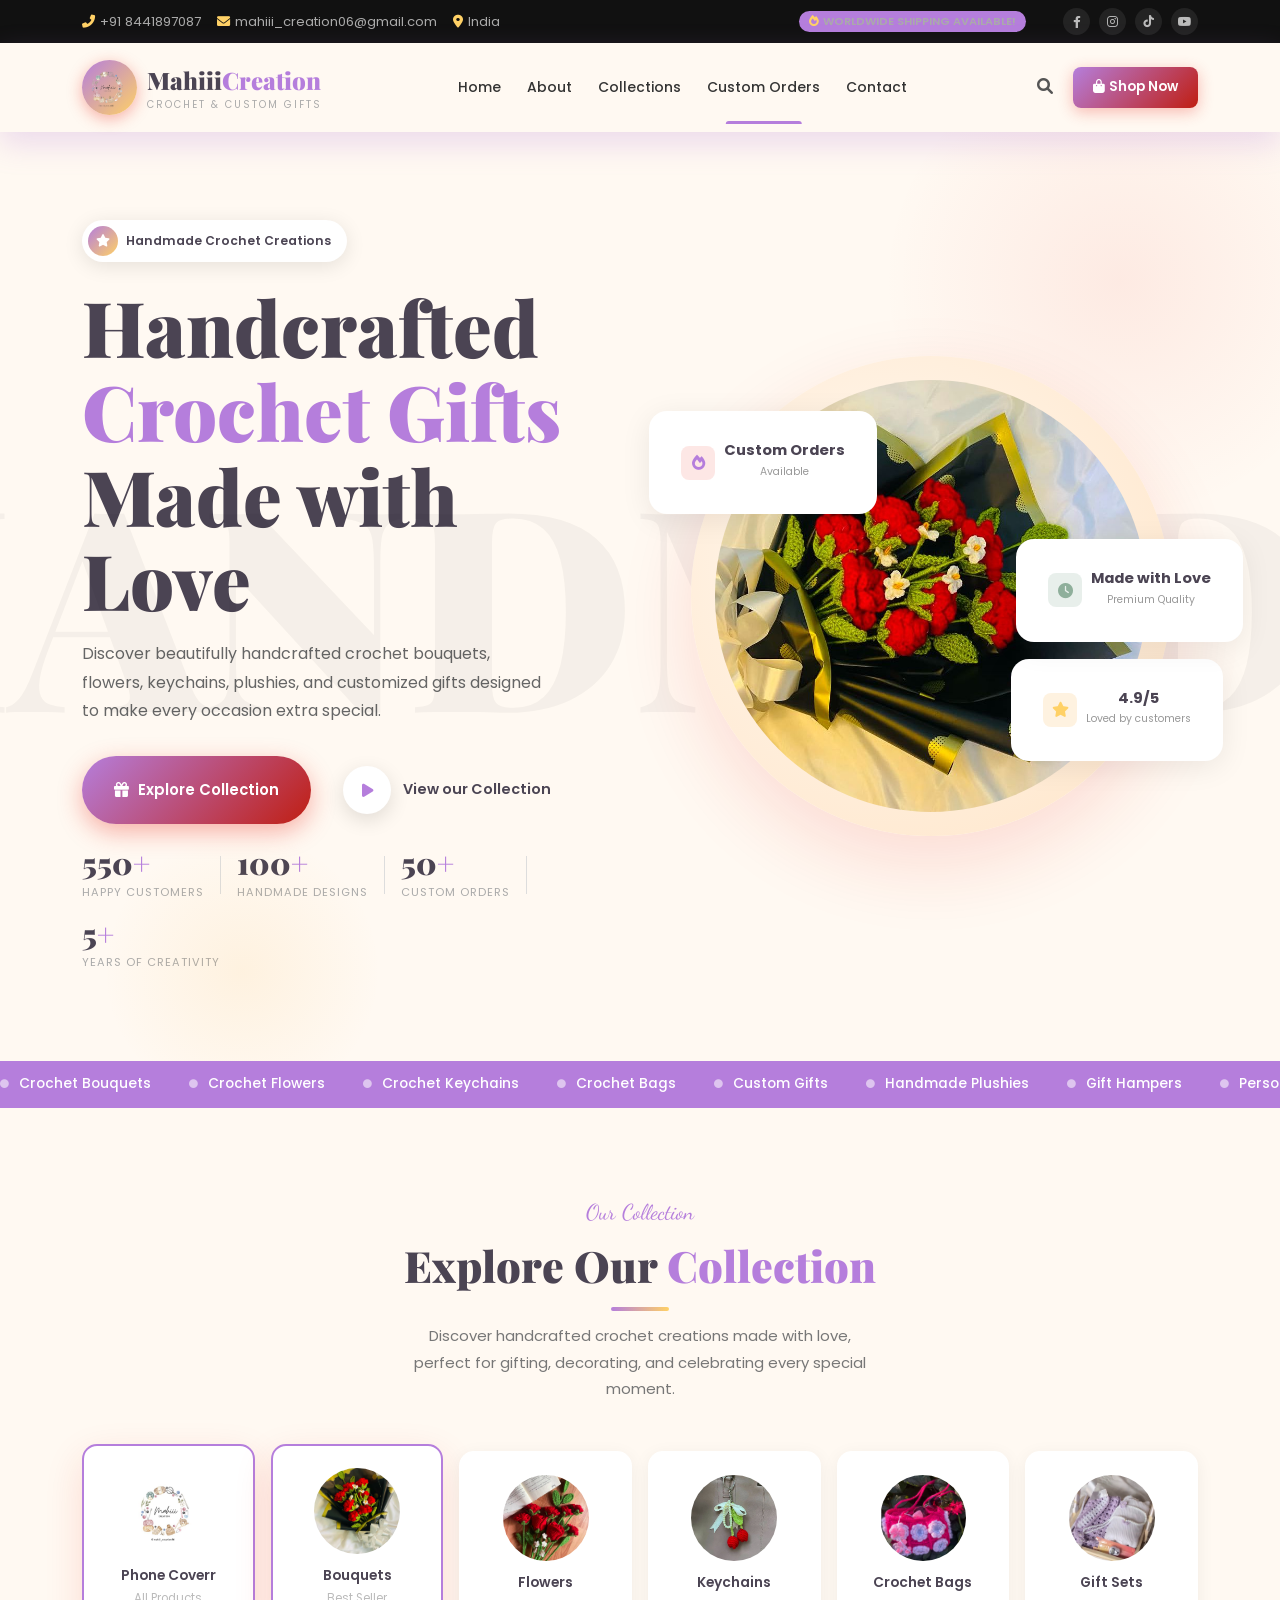
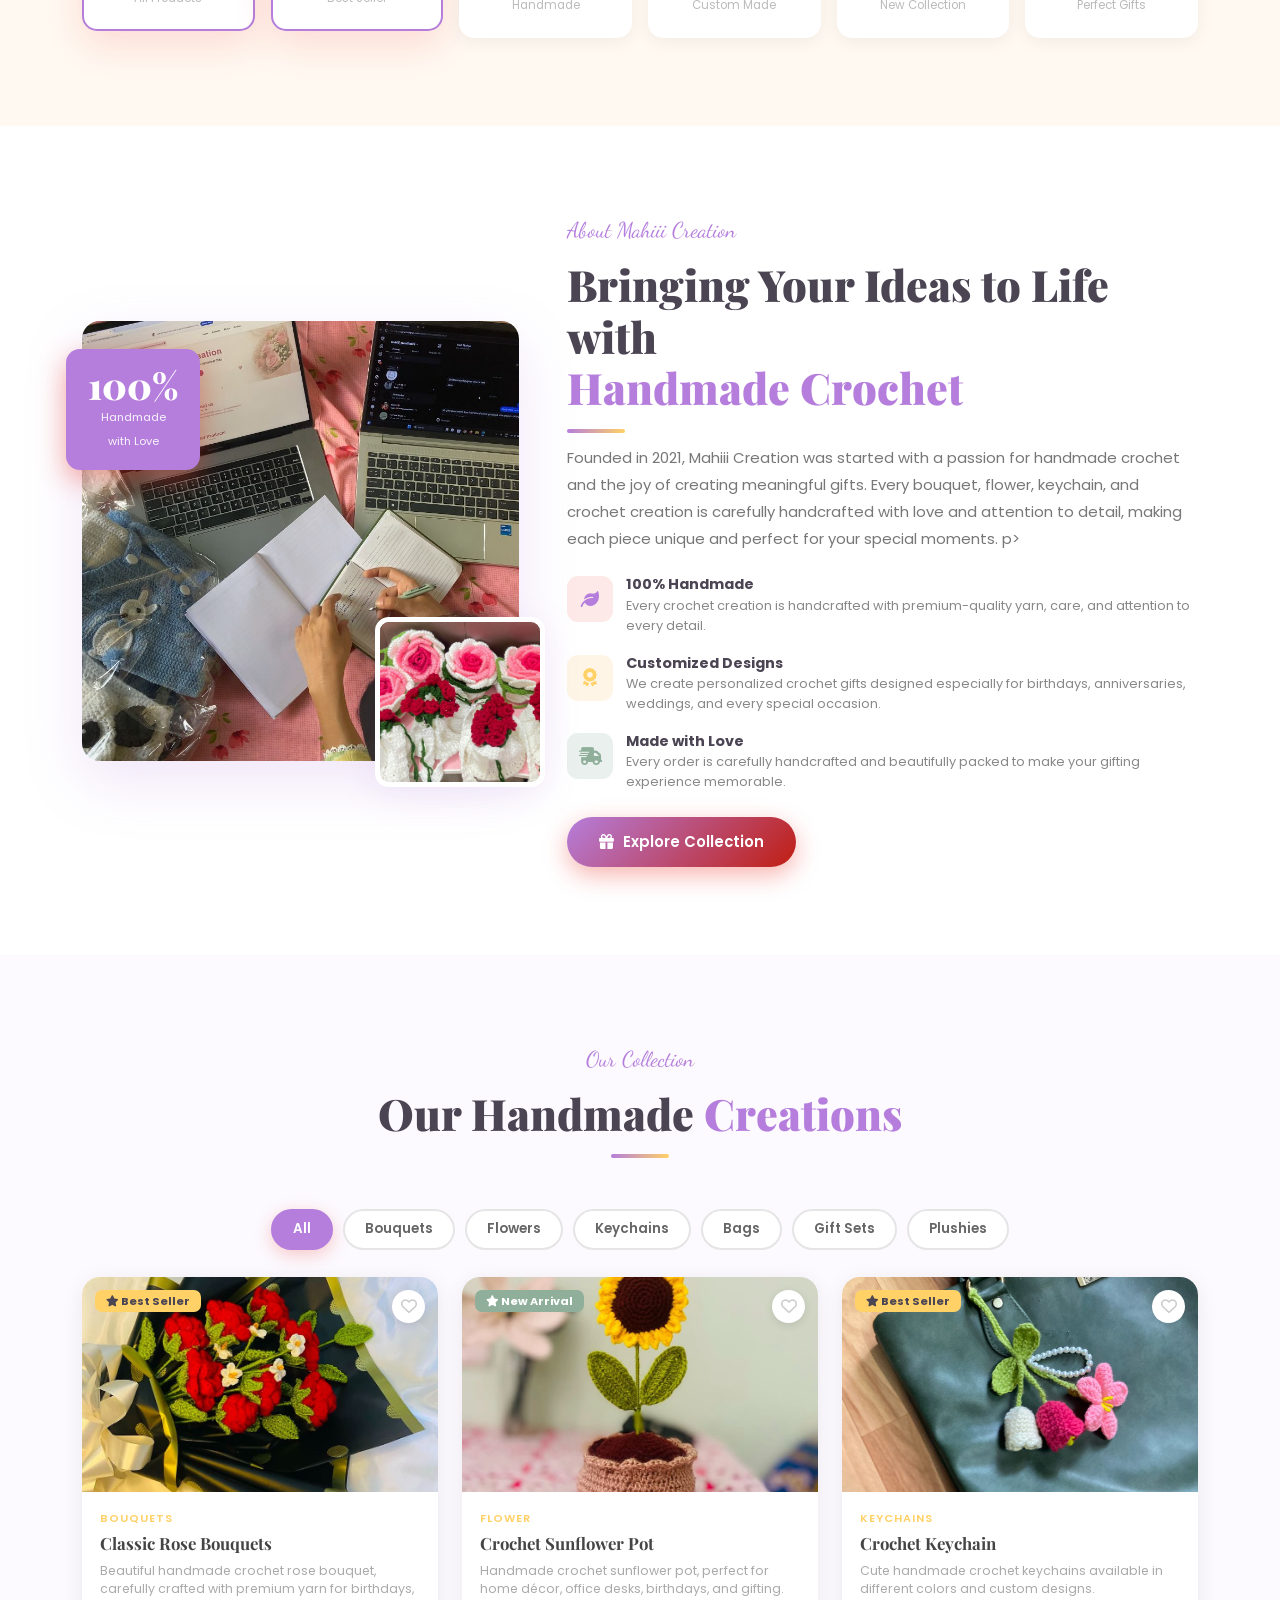
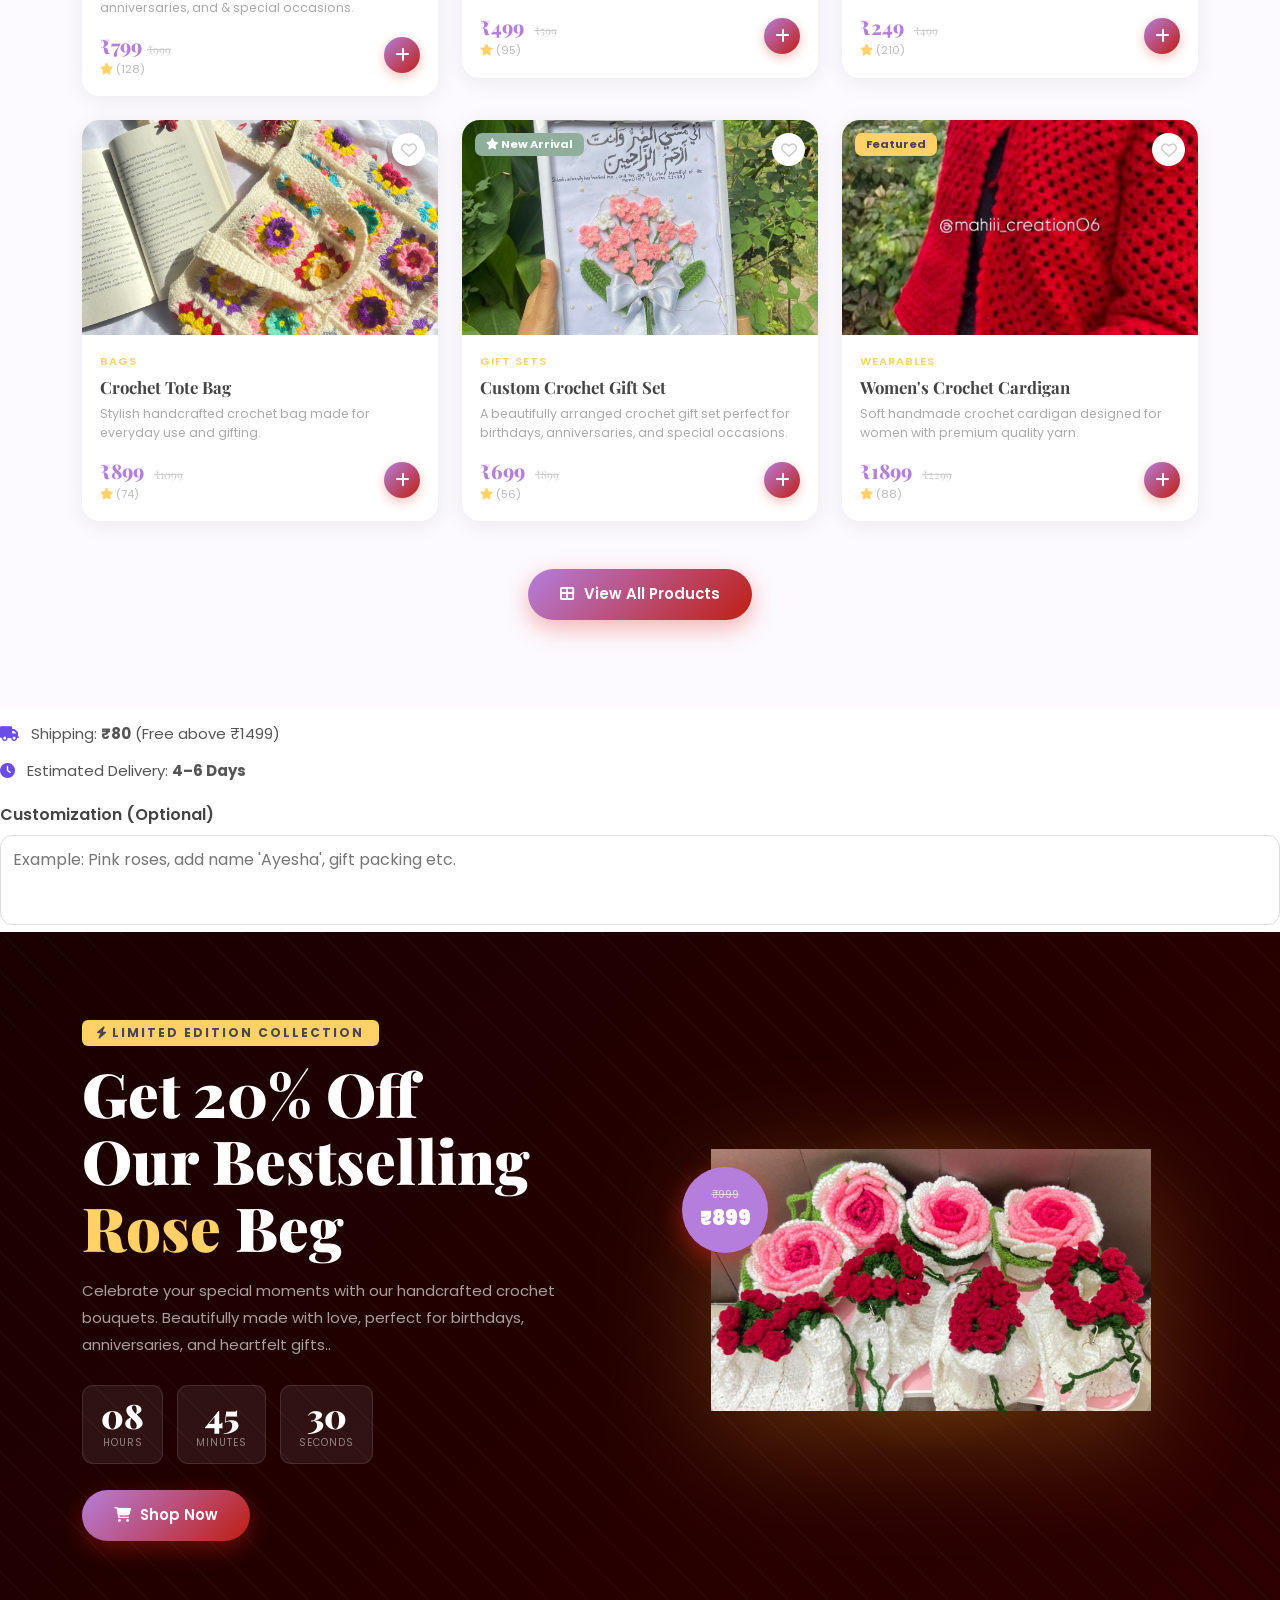
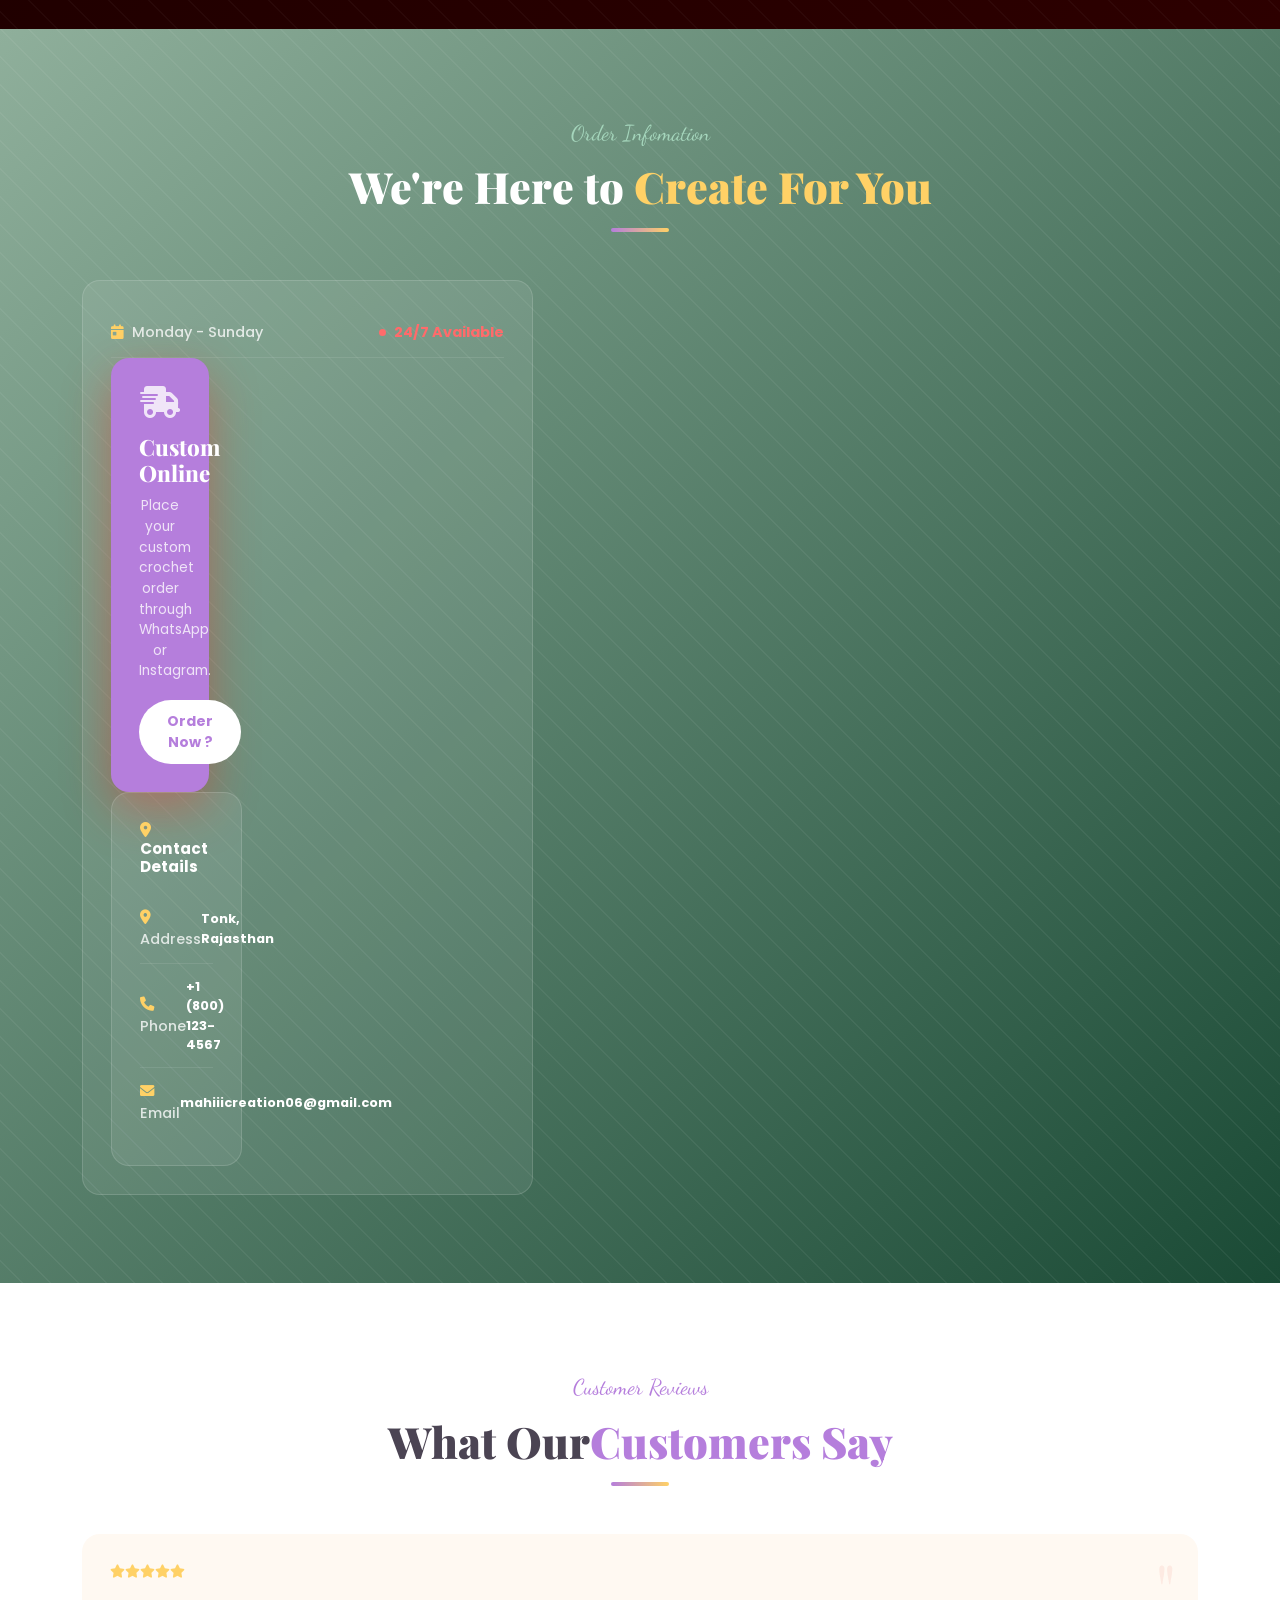
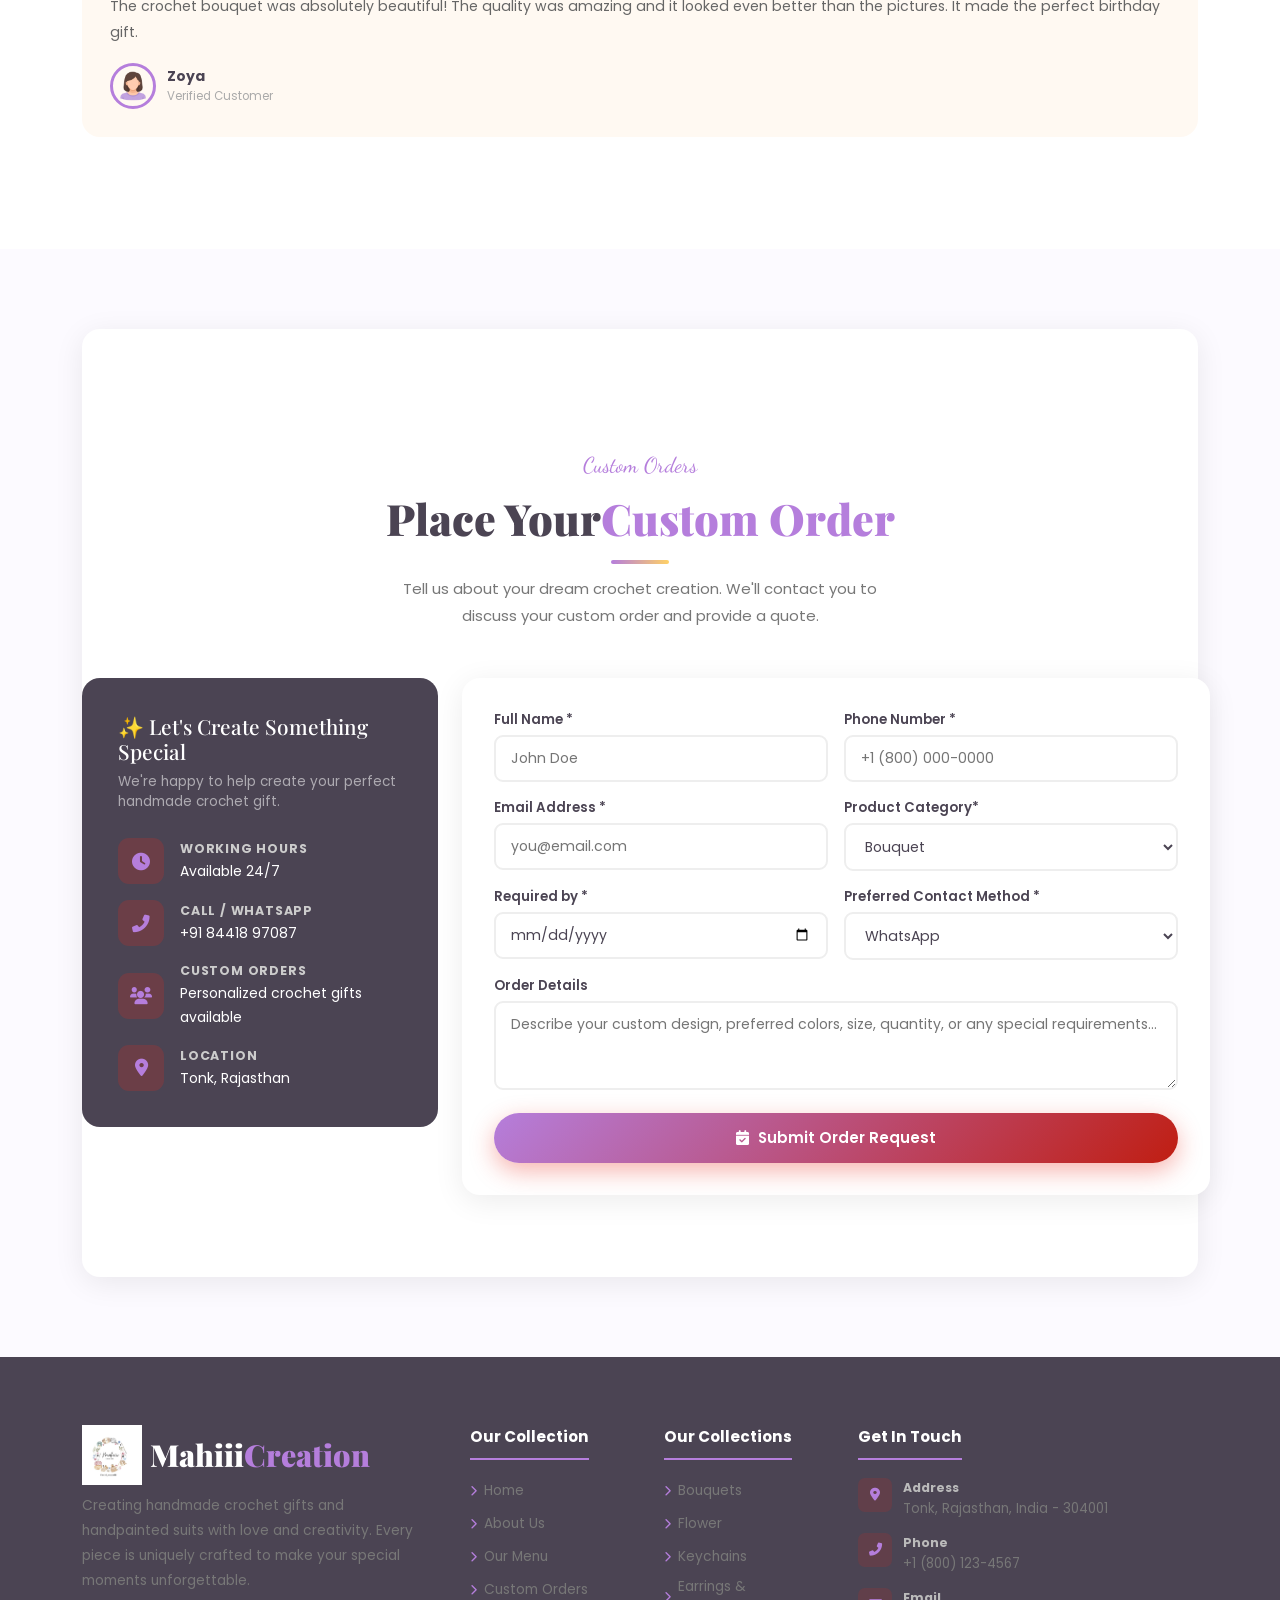
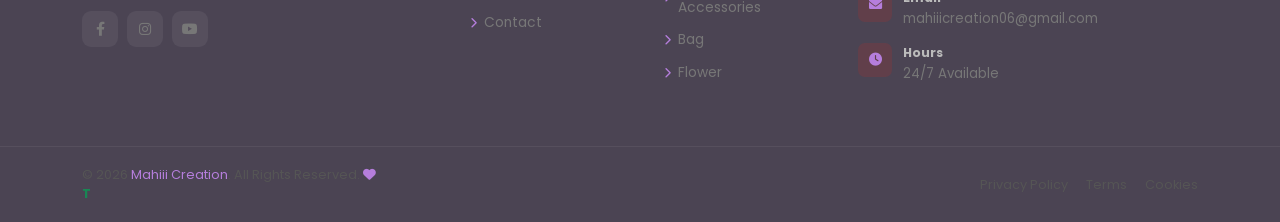
==== commit ea5865fc: "add product phtos and create product [pages" ====
--- a/index.html
+++ b/index.html
@@ -224,42 +224,51 @@
          </div>
          <div class="row g-3 justify-content-center">
             <div class="col-6 col-sm-4 col-md-3 col-lg-2" data-aos="zoom-in" data-aos-delay="0">
-               <div class="catcard active" data-filter="all">
+
+               <div class="catcard active" onclick="window.location.href='collection.html?category=phone-cover'">
+
+
                   <img class="catimg" src="img/logo.jpeg" alt="" />
-                  <div class="catnm">All Items</div>
+                  <div class="catnm">Phone Coverr</div>
                   <div class="catct">All Products</div>
                </div>
             </div>
             <div class="col-6 col-sm-4 col-md-3 col-lg-2" data-aos="zoom-in" data-aos-delay="70">
-               <div class="catcard" data-filter="burgers">
+
+               <div class="catcard active" onclick="window.location.href='collection.html?category=bouquet'">
+
                   <img class="catimg" src="img/bouquet.jpeg" alt="" />
+
                   <div class="catnm">Bouquets</div>
+
                   <div class="catct">Best Seller</div>
-               </div>
+
+               </div>
+
             </div>
             <div class="col-6 col-sm-4 col-md-3 col-lg-2" data-aos="zoom-in" data-aos-delay="140">
-               <div class="catcard" data-filter="pizza">
+               <div class="catcard" onclick="window.location.href='collection.html?category=flowers'">
                   <img class="catimg" src="img/menu/Rose flower.jpeg" alt="" />
                   <div class="catnm">Flowers</div>
                   <div class="catct">Handmade</div>
                </div>
             </div>
             <div class="col-6 col-sm-4 col-md-3 col-lg-2" data-aos="zoom-in" data-aos-delay="210">
-               <div class="catcard" data-filter="chicken">
+               <div class="catcard" onclick="window.location.href='collection.html?category=keychains'">
                   <img class="catimg" src="img/menu/keychain.jpeg" alt="" />
                   <div class="catnm">Keychains</div>
                   <div class="catct">Custom Made</div>
                </div>
             </div>
             <div class="col-6 col-sm-4 col-md-3 col-lg-2" data-aos="zoom-in" data-aos-delay="280">
-               <div class="catcard" data-filter="wraps">
+               <div class="catcard" onclick="window.location.href='collection.html?category=bags'">
                   <img class="catimg" src="img/menu/bag.jpeg" alt="" />
-                  <div class="catnm">Crochet Begs</div>
+                  <div class="catnm">Crochet Bags</div>
                   <div class="catct">New Collection</div>
                </div>
             </div>
             <div class="col-6 col-sm-4 col-md-3 col-lg-2" data-aos="zoom-in" data-aos-delay="350">
-               <div class="catcard" data-filter="desserts">
+               <div class="catcard" onclick="window.location.href='collection.html?category=gift-sets'">
                   <img class="catimg" src="img/menu/ramadan gift hamper.jpeg" alt="" />
                   <div class="catnm">Gift Sets</div>
                   <div class="catct">Perfect Gifts</div>
--- a/css/style.css
+++ b/css/style.css
@@ -2812,4 +2812,141 @@
   .stitle {
     font-size: 1.8rem;
   }
+}
+
+/* ===========================
+   PRODUCT DETAILS PAGE
+=========================== */
+
+.product-card {
+  background: #fff;
+  border-radius: 20px;
+  padding: 40px;
+  box-shadow: 0 15px 40px rgba(0, 0, 0, .08);
+}
+
+.product-image {
+  background: #f8f8f8;
+  border-radius: 20px;
+  padding: 30px;
+  text-align: center;
+}
+
+.product-image img {
+  width: 100%;
+  max-height: 500px;
+  object-fit: contain;
+}
+
+.product-title {
+  font-size: 2rem;
+  font-weight: 700;
+  color: #222;
+}
+
+.product-price {
+  font-size: 2rem;
+  color: #e63946;
+  font-weight: bold;
+}
+
+.product-desc {
+  color: #666;
+  line-height: 1.8;
+  margin: 20px 0;
+}
+
+.product-info {
+  display: flex;
+  flex-wrap: wrap;
+  gap: 12px;
+  margin-bottom: 25px;
+}
+
+.product-info span {
+  background: #f4f4f4;
+  padding: 10px 18px;
+  border-radius: 30px;
+  font-size: 14px;
+}
+
+.product-form label {
+  font-weight: 600;
+  margin-bottom: 8px;
+}
+
+.product-form input,
+.product-form textarea {
+  border-radius: 12px;
+  padding: 12px;
+}
+
+.whatsapp-btn {
+  width: 100%;
+  padding: 15px;
+  border: none;
+  border-radius: 12px;
+  background: #25D366;
+  color: #fff;
+  font-size: 18px;
+  font-weight: 600;
+  transition: .3s;
+}
+
+.whatsapp-btn:hover {
+  background: #1fa855;
+}
+
+.delivery-box {
+
+  background: #fafafa;
+
+  border-radius: 15px;
+
+  padding: 20px;
+
+  margin: 25px 0;
+
+  border: 1px solid #eee;
+
+}
+
+.delivery-item {
+
+  display: flex;
+
+  gap: 15px;
+
+  margin-bottom: 18px;
+
+}
+
+.delivery-item:last-child {
+
+  margin-bottom: 0;
+
+}
+
+.delivery-item span {
+
+  font-size: 28px;
+
+}
+
+.delivery-item strong {
+
+  display: block;
+
+  color: #222;
+
+}
+
+.delivery-item p {
+
+  margin: 0;
+
+  color: #777;
+
+  font-size: 14px;
+
 }
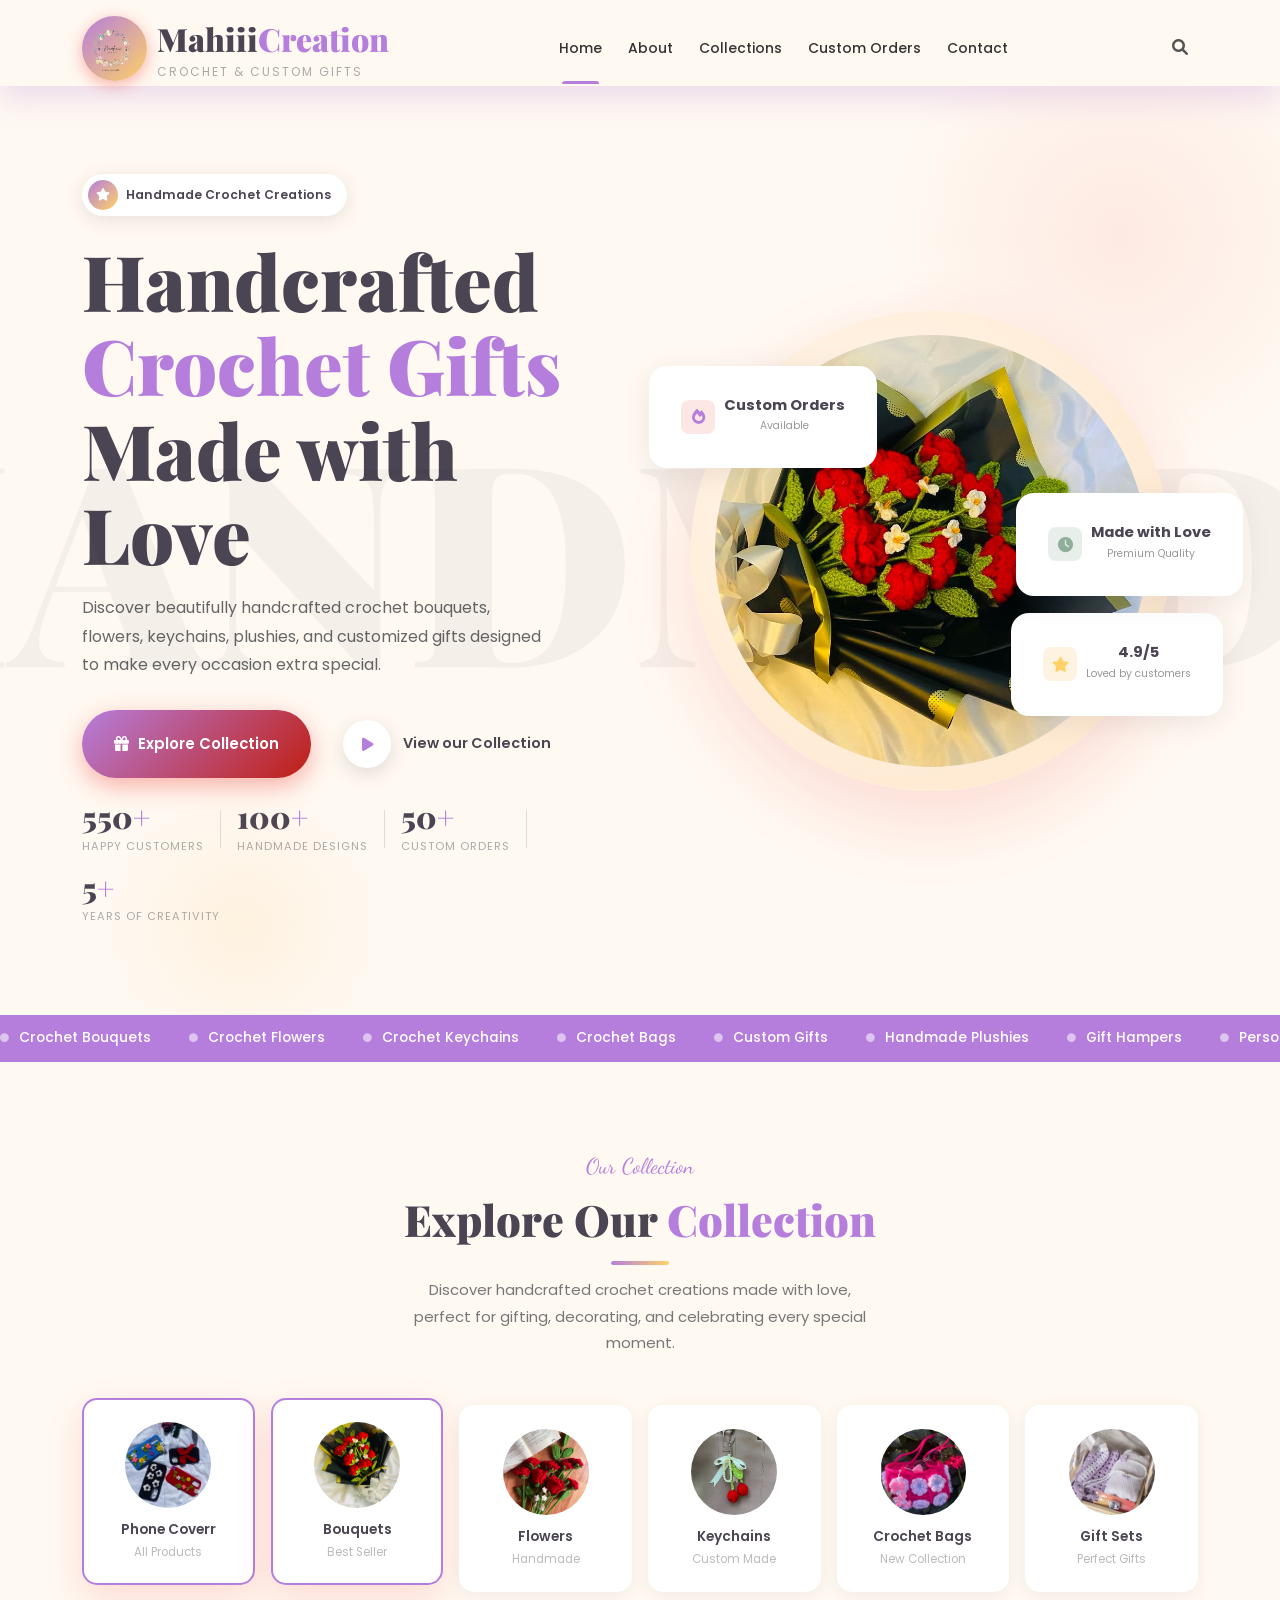
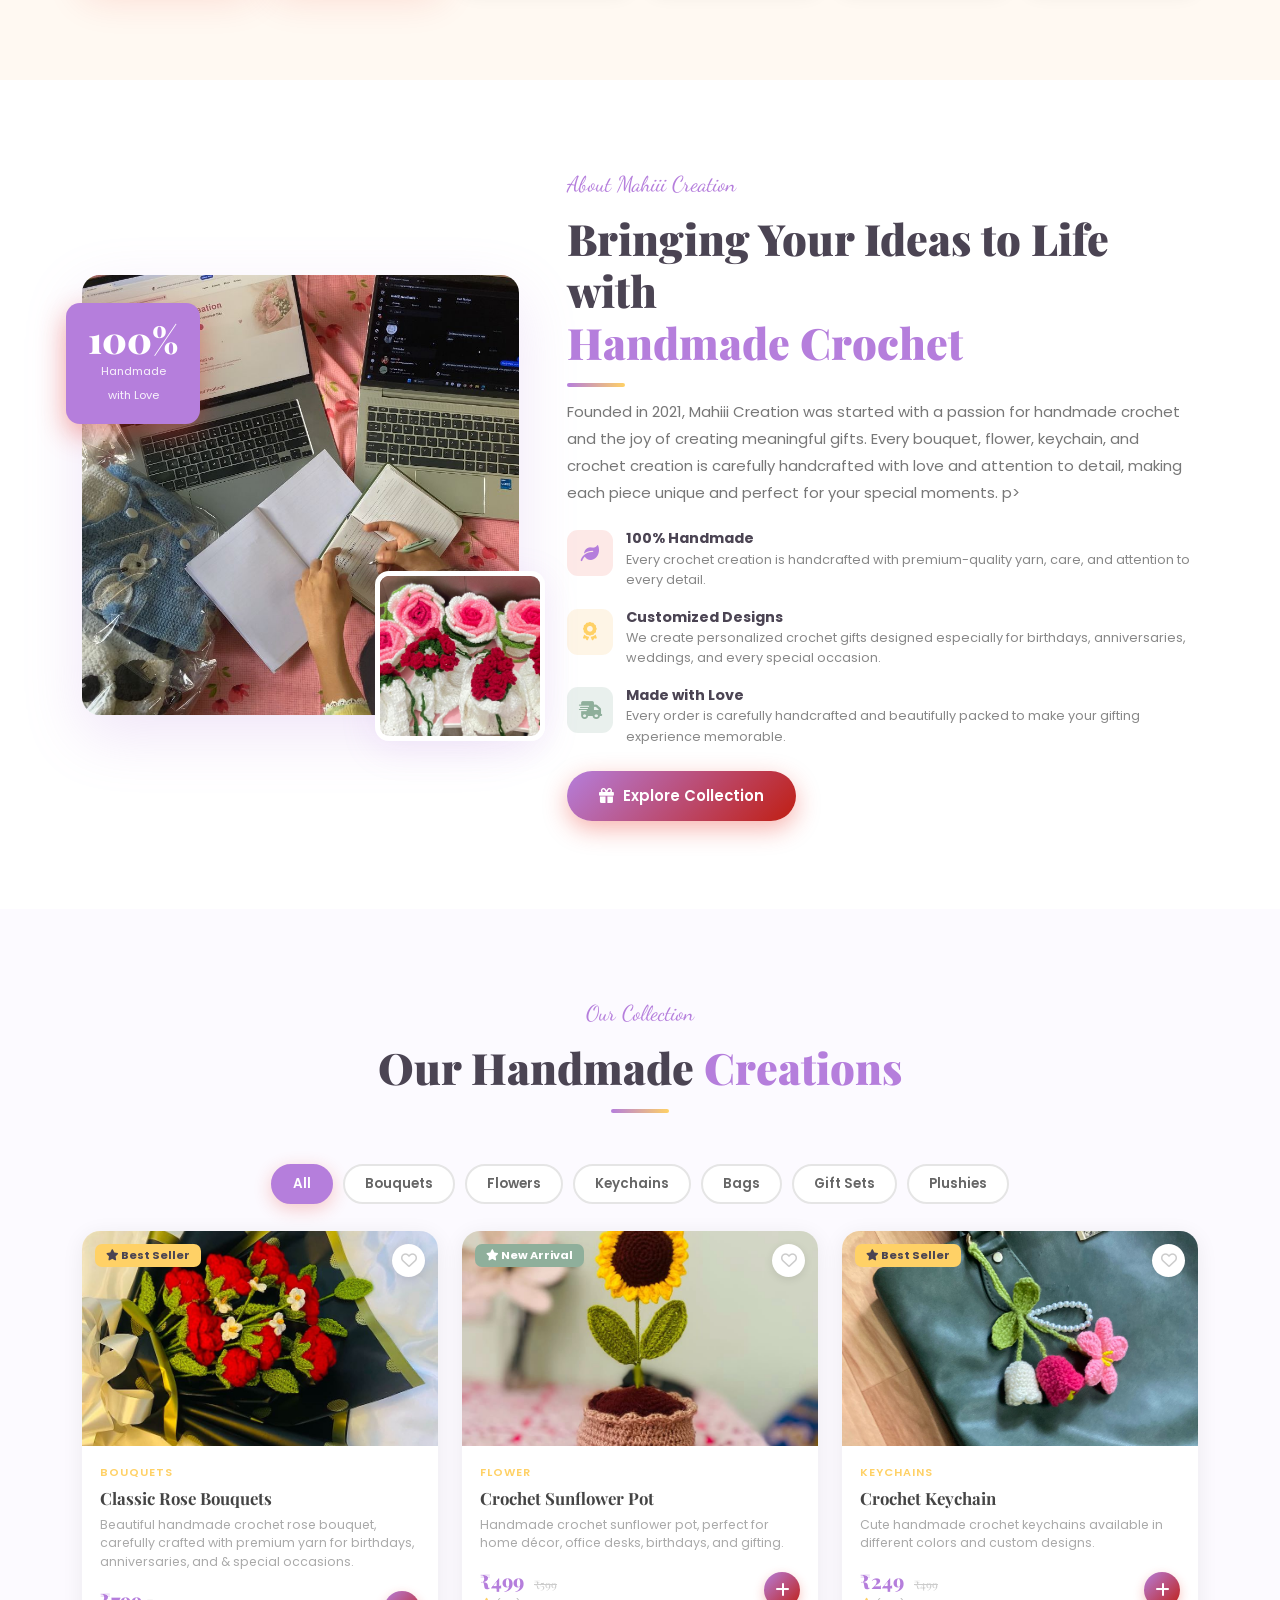
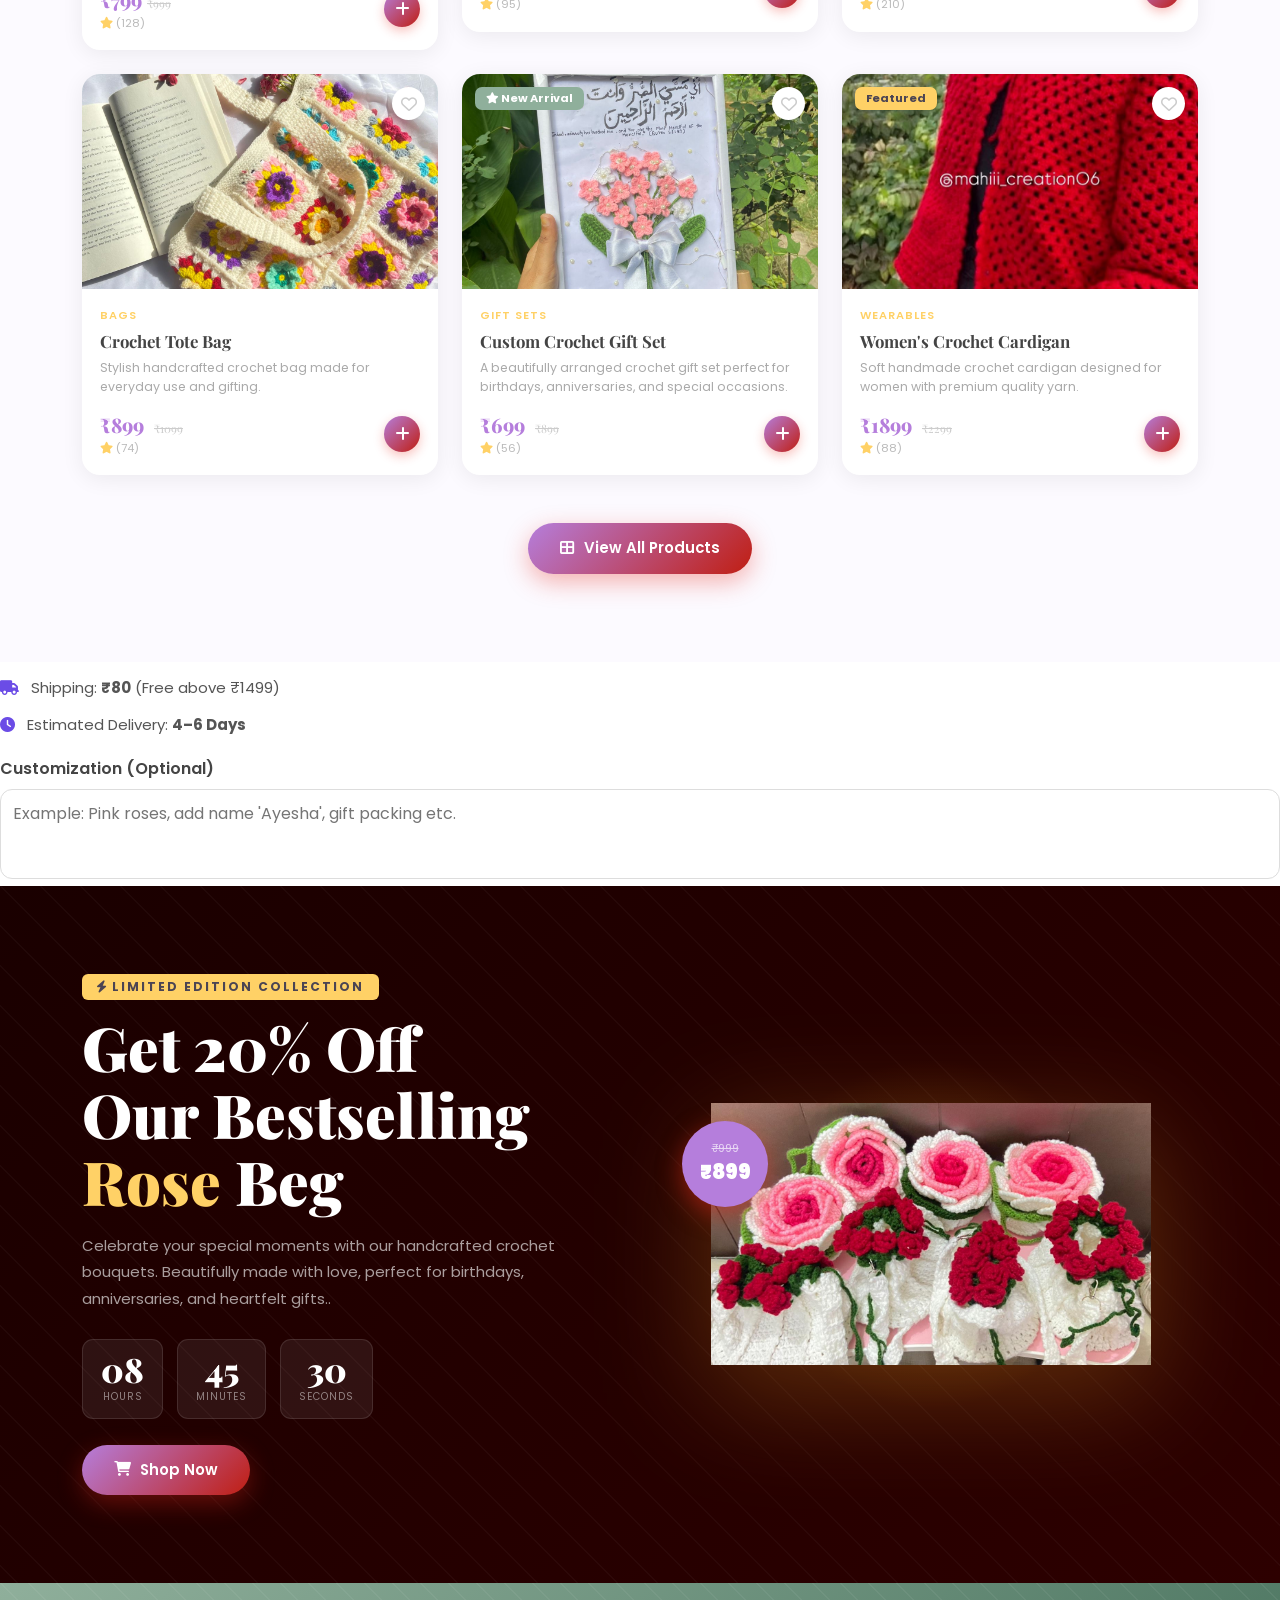
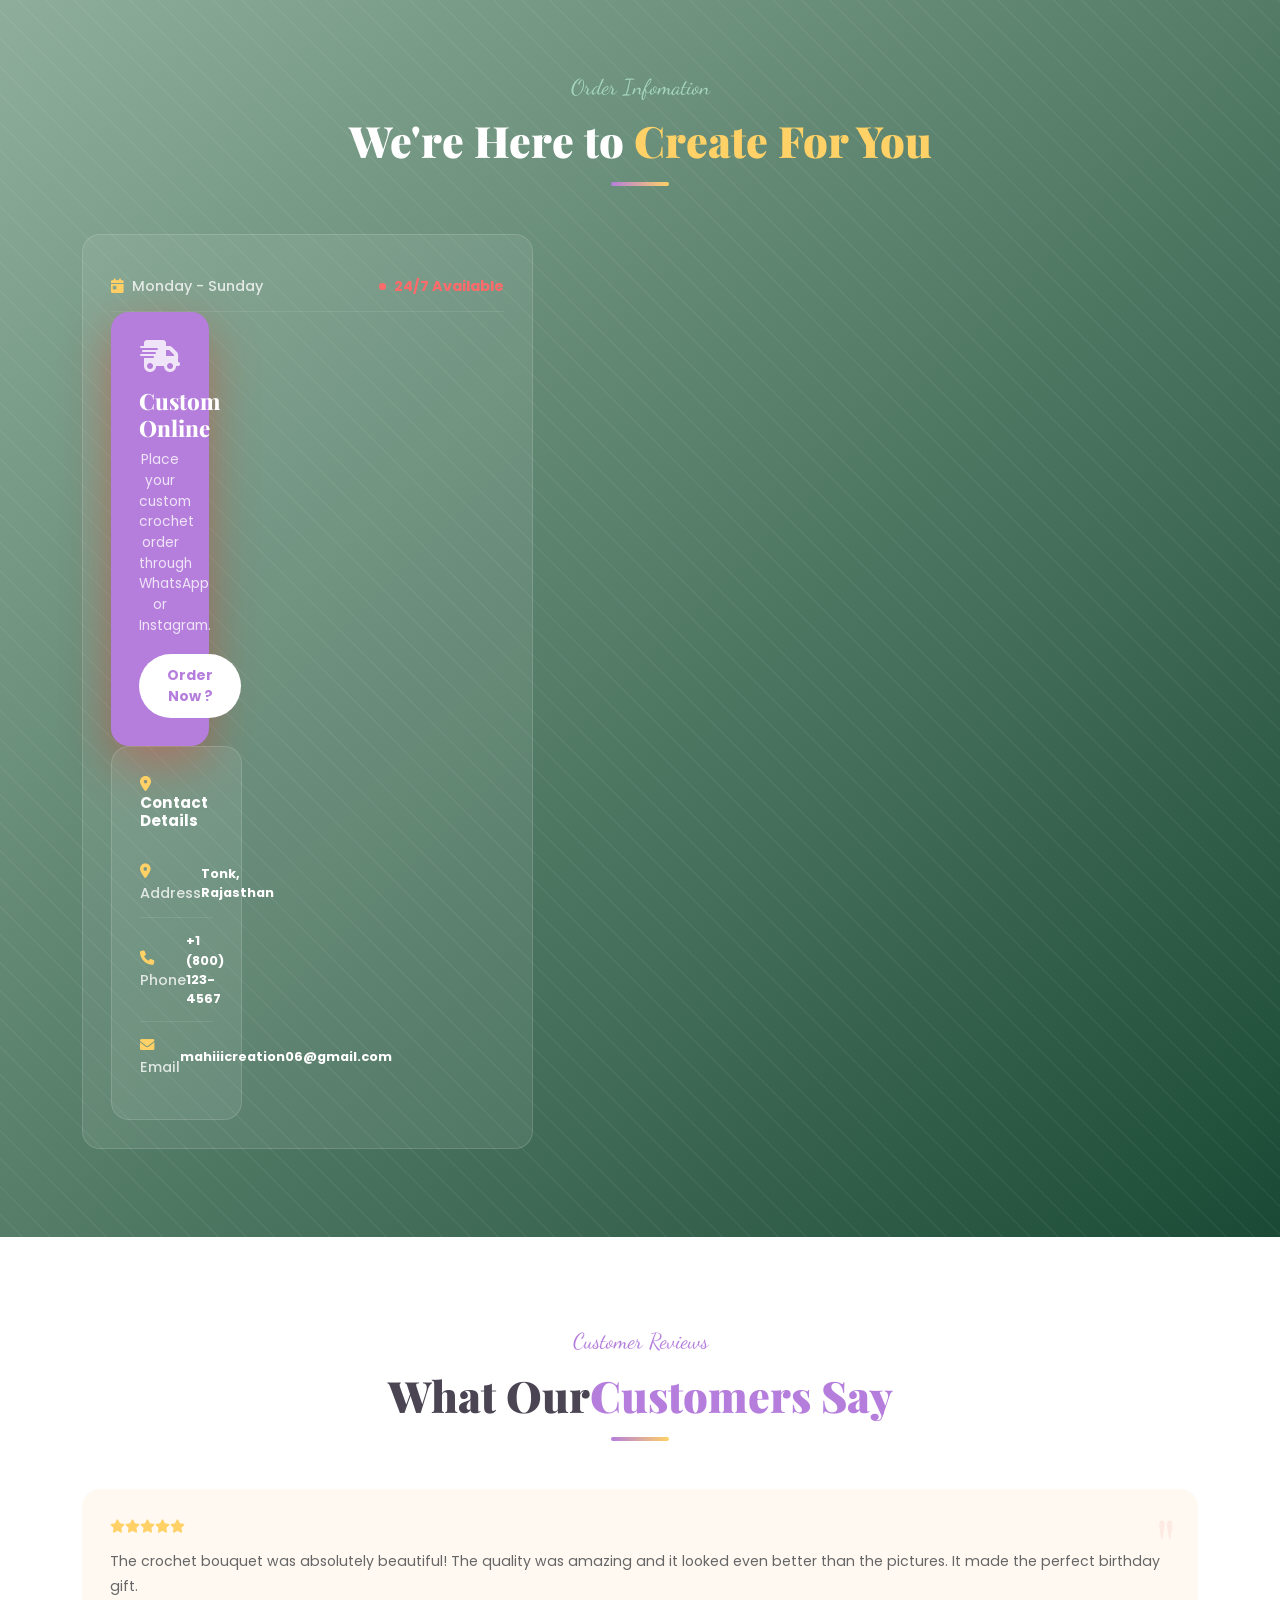
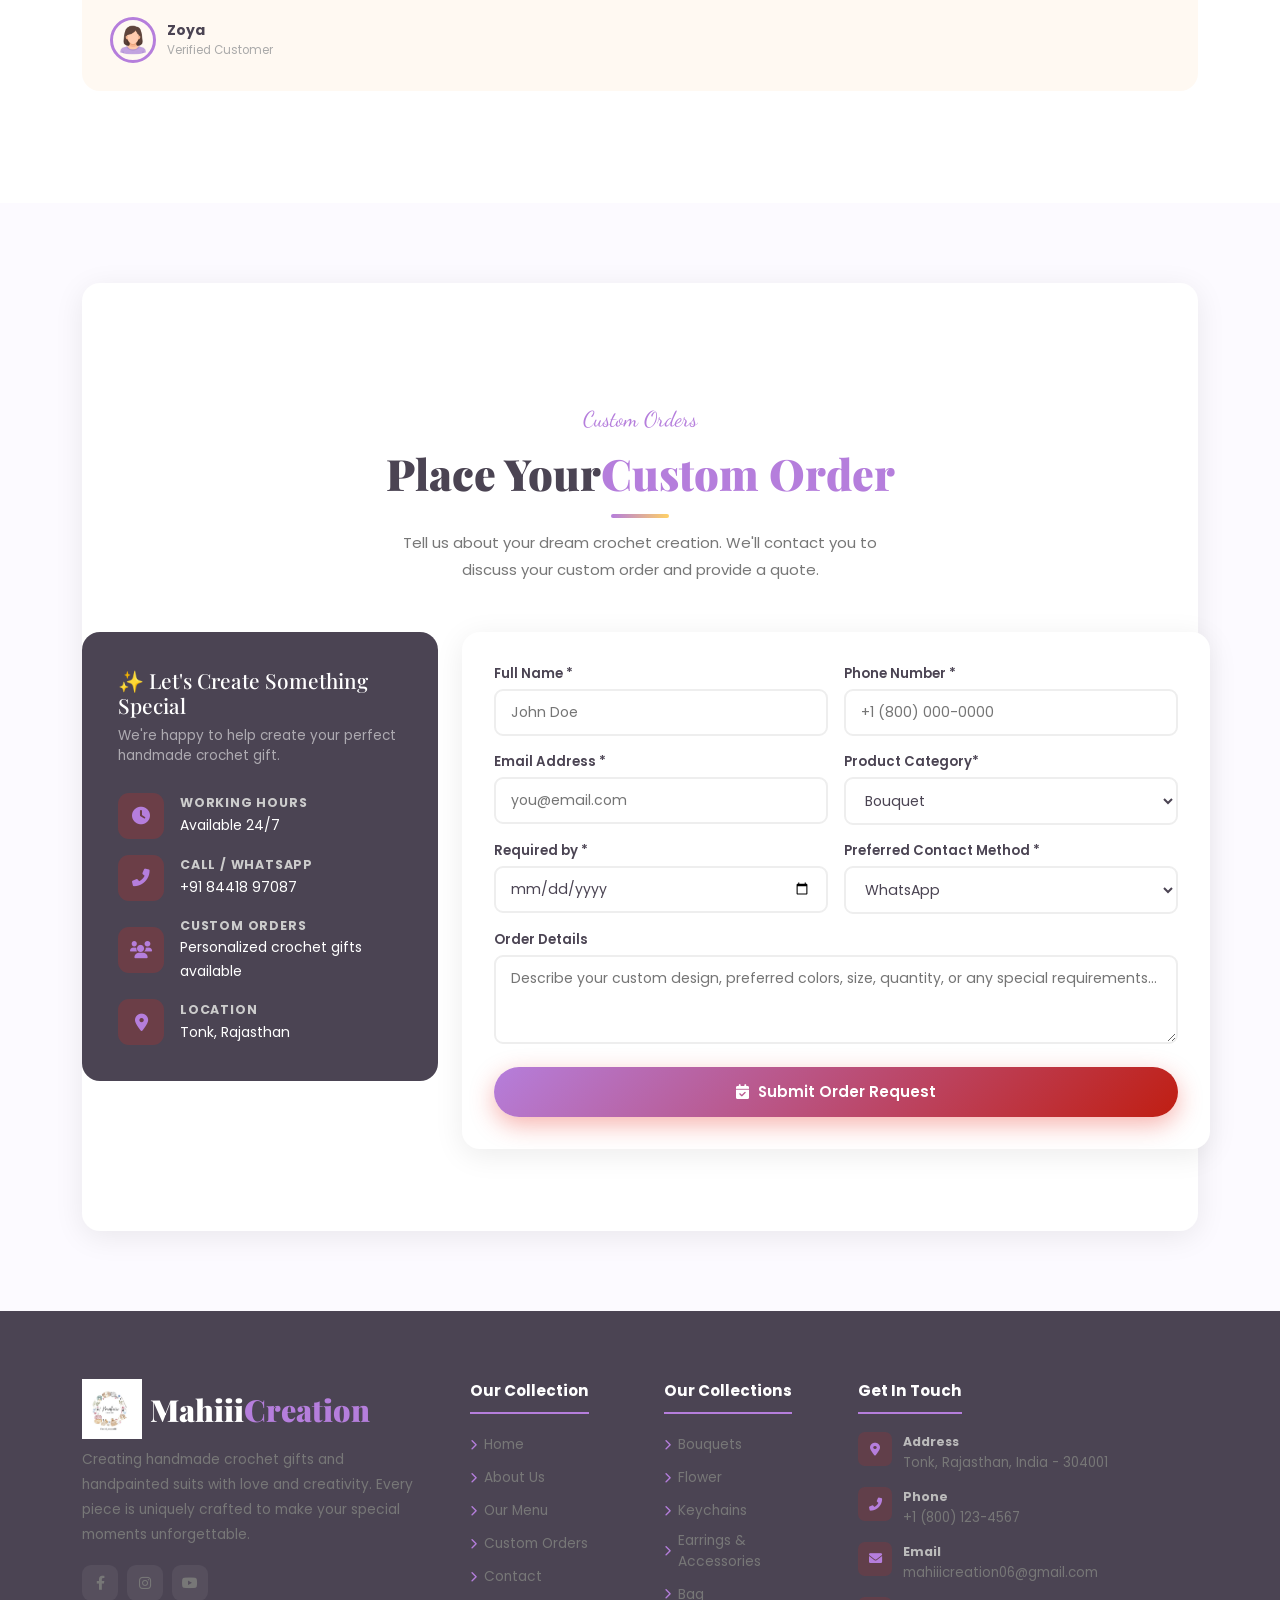
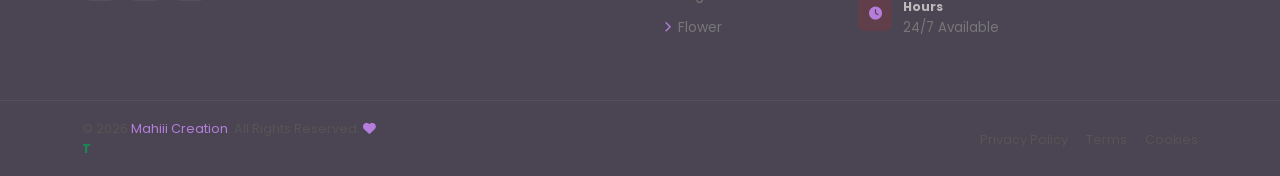
==== commit fc393fba: "add serch section" ====
--- a/index.html
+++ b/index.html
@@ -30,7 +30,7 @@
    <!-- ============================================================
          TOP BAR
          ============================================================ -->
-   <div id="topbar">
+   <!-- <div id="topbar">
       <div class="container">
          <div class="d-flex justify-content-between align-items-center flex-wrap gap-2">
             <div class="top-contact d-flex flex-wrap">
@@ -51,7 +51,7 @@
             </div>
          </div>
       </div>
-   </div>
+   </div> -->
    <!-- ============================================================
          NAVBAR
          ============================================================ -->
@@ -82,8 +82,9 @@
             </ul>
             <div class="d-flex align-items-center gap-1">
                <!-- FIX 1: Search button -->
-               <button id="navSearchBtn" title="Search"><i class="fas fa-search"></i></button>
-               <a href="#menu" class="nav-link nav-cta"><i class="fas fa-shopping-bag me-1"></i>Shop Now</a>
+               <a href="search.html" id="navSearchBtn" title="Search">
+                  <i class="fas fa-search"></i>
+               </a>
             </div>
          </div>
       </div>
@@ -91,36 +92,39 @@
    <!-- ============================================================
          FIX 1 � SEARCH OVERLAY POPUP
          ============================================================ -->
-   <div id="searchOv">
+   <!-- <div id="searchOv">
       <button class="sovclose" id="searchClose"><i class="fas fa-times"></i></button>
       <div class="sovbox">
          <h4>Find the perfect handmade crochet gift.</h4>
          <div class="sovinput">
-            <input type="text" id="searchInput" placeholder="Search bouquets, keychains, flowers..."
-               autocomplete="off" />
-            <button><i class="fas fa-search"></i></button>
-         </div>
-         <!-- Categories inside search box -->
-         <div class="sovcats">
-            <div class="sovcat active" data-cat="all">
-               <img src="img/logo.jpeg" alt="" />All Items
-            </div>
-            <div class="sovcat" data-cat="burgers">
+            <input type="text" id="searchInput" placeholder="Search bouquets, keychains, flowers..." autocomplete="off">
+
+            <button id="searchBtn">
+               <i class="fas fa-search"></i>
+            </button>
+         </div>
+
+         <div id="searchResults" class="search-results"></div><!-- Categories inside search box -->
+   <!-- <div class="sovcats">
+            <div class="sovcat active" data-cat="phone-cover">
+               <img src="img/phone-cover/phone cover bannner.jpeg" alt="" />Phone Cover
+            </div>
+            <div class="sovcat" data-cat="bouquet">
                <img src="img/bouquet.jpeg" alt="" />Bouquets
             </div>
-            <div class="sovcat" data-cat="pizza">
+            <div class="sovcat" data-cat="Accessories">
                <img src="img/menu/purple clw.jpeg" alt="" />Accessories
             </div>
-            <div class="sovcat" data-cat="chicken">
+            <div class="sovcat" data-cat="Flower">
                <img src="img/menu/Rose flower.jpeg" alt="" />Flowers
             </div>
-            <div class="sovcat" data-cat="wraps">
+            <div class="sovcat" data-cat="Bags">
                <img src="img/menu/bag.jpeg" alt="" />Crochet Bags
             </div>
-            <div class="sovcat" data-cat="pasta">
+            <div class="sovcat" data-cat="Plushies">
                <img src="img/menu/women cardigan.jpeg" alt="" />Plushies
             </div>
-            <div class="sovcat" data-cat="desserts">
+            <div class="sovcat" data-cat="Gift hampers">
                <img src="img/menu/ramadan gift hamper.jpeg" alt="" />Gift Hampers
             </div>
          </div>
@@ -134,7 +138,7 @@
             <span class="ttag">Custom Gift</span>
          </div>
       </div>
-   </div>
+   </div> -->
    <!-- ============================================================
          HERO
          ============================================================ -->
@@ -143,7 +147,7 @@
       <div class="hs hs2"></div>
       <div class="hbgtxt">HANDMADE</div>
       <div class="container">
-         <div class="row align-items-center g-5" style="min-height:88vh;">
+         <div class="row align-items-center g-5">
             <div class="col-lg-6">
                <div class="hbadge">
                   <div class="hbi"><i class="fas fa-star"></i></div>
@@ -228,7 +232,7 @@
                <div class="catcard active" onclick="window.location.href='collection.html?category=phone-cover'">
 
 
-                  <img class="catimg" src="img/logo.jpeg" alt="" />
+                  <img class="catimg" src="img/phone-cover/phone cover bannner.jpeg" alt="" />
                   <div class="catnm">Phone Coverr</div>
                   <div class="catct">All Products</div>
                </div>
@@ -1213,6 +1217,8 @@
    <!-- CounterUp -->
    <script src="js/jquery.magnific-popup.min.js"></script>
    <!-- Main js -->
+   <script src="js/products.js"></script>
+
    <script src="js/main.js"></script>
 </body>
 
--- a/css/style.css
+++ b/css/style.css
@@ -116,7 +116,10 @@
   background: var(--cream);
   position: sticky;
   top: 0;
-  z-index: 990;
+  padding: 10px 0;
+  margin-bottom: 0 !important;
+  padding-bottom: 0 !important;
+  z-index: 999;
   box-shadow: 0 12px 30px rgba(181, 126, 220, .25);
   transition: 0.4s;
 }
@@ -132,8 +135,8 @@
 }
 
 .bico {
-  width: 55px;
-  height: 55px;
+  width: 65px;
+  height: 65px;
   border-radius: 50%;
   background: linear-gradient(135deg, var(--primary), var(--secondary));
   display: flex;
@@ -152,7 +155,7 @@
 
 .bname {
   font-family: "Playfair Display", serif;
-  font-size: 1.5rem;
+  font-size: 2rem;
   font-weight: 900;
   color: var(--dark);
 }
@@ -162,7 +165,7 @@
 }
 
 .bsub {
-  font-size: 0.62rem;
+  font-size: .75rem;
   text-transform: uppercase;
   letter-spacing: 2px;
   color: #aaa;
@@ -198,6 +201,21 @@
   color: var(--primary) !important;
 }
 
+.navbar-toggler {
+  border: none !important;
+  box-shadow: none !important;
+  padding: 8px;
+}
+
+.navbar-toggler:focus {
+  box-shadow: none !important;
+}
+
+.navbar-toggler i {
+  font-size: 30px;
+  color: #8b5cf6;
+}
+
 /* FIX 1 â€” Search btn in navbar */
 #navSearchBtn {
   background: none;
@@ -235,6 +253,134 @@
   box-shadow: 0 8px 22px rgba(232, 40, 26, 0.4);
 }
 
+/* Search Popup Button */
+
+.sovinput {
+  position: relative;
+  display: flex;
+  align-items: center;
+}
+
+#searchInput {
+  width: 100%;
+  padding: 14px 60px 14px 18px;
+  border: 2px solid #eee;
+  border-radius: 12px;
+  outline: none;
+  font-size: 16px;
+  transition: .3s;
+}
+
+#searchInput:focus {
+  border-color: var(--primary);
+}
+
+#searchBtn {
+  position: absolute;
+  right: 8px;
+  top: 50%;
+  transform: translateY(-50%);
+  width: 42px;
+  height: 42px;
+  border: none;
+  border-radius: 10px;
+  background: var(--primary);
+  color: #fff;
+  cursor: pointer;
+  transition: .3s;
+}
+
+#searchBtn:hover {
+  background: var(--secondary);
+  transform: translateY(-50%) scale(1.05);
+}
+
+#searchResults {
+  margin-top: 20px;
+  max-height: 300px;
+  overflow-y: auto;
+}
+
+.search-item {
+  display: flex;
+  align-items: center;
+  gap: 12px;
+  padding: 10px;
+  border-radius: 10px;
+  cursor: pointer;
+  transition: .3s;
+}
+
+.search-item:hover {
+  background: #f7f2ff;
+}
+
+.search-item img {
+  width: 60px;
+  height: 60px;
+  border-radius: 10px;
+  object-fit: cover;
+}
+
+.search-item h6 {
+  margin: 0;
+  font-size: 15px;
+}
+
+.search-item p {
+  margin: 2px 0 0;
+  color: var(--primary);
+  font-weight: 600;
+}
+
+#searchResults img {
+
+  height: 250px;
+
+  object-fit: cover;
+
+  border-radius: 10px;
+
+}
+
+#searchInput {
+
+  height: 55px;
+
+  font-size: 18px;
+
+  border-radius: 12px;
+
+}
+
+/* ===========================
+   Navbar Mobile Toggle
+=========================== */
+
+.navbar-toggler {
+  border: none !important;
+  background: transparent;
+  padding: 8px;
+  margin-left: auto;
+  box-shadow: none !important;
+}
+
+.navbar-toggler:focus,
+.navbar-toggler:active {
+  outline: none;
+  box-shadow: none !important;
+}
+
+.navbar-toggler i {
+  font-size: 32px;
+  color: var(--dark);
+  transition: .3s ease;
+}
+
+.navbar-toggler:hover i {
+  color: var(--primary);
+}
+
 /* ===================== SECTION COMMONS ===================== */
 section {
   padding: 88px 0;
@@ -316,11 +462,12 @@
 /* ===================== HERO ===================== */
 #hero {
   background: var(--cream);
-  min-height: 92vh;
+  overflow: hidden;
   display: flex;
   align-items: center;
   position: relative;
   overflow: hidden;
+
 }
 
 .hbgtxt {
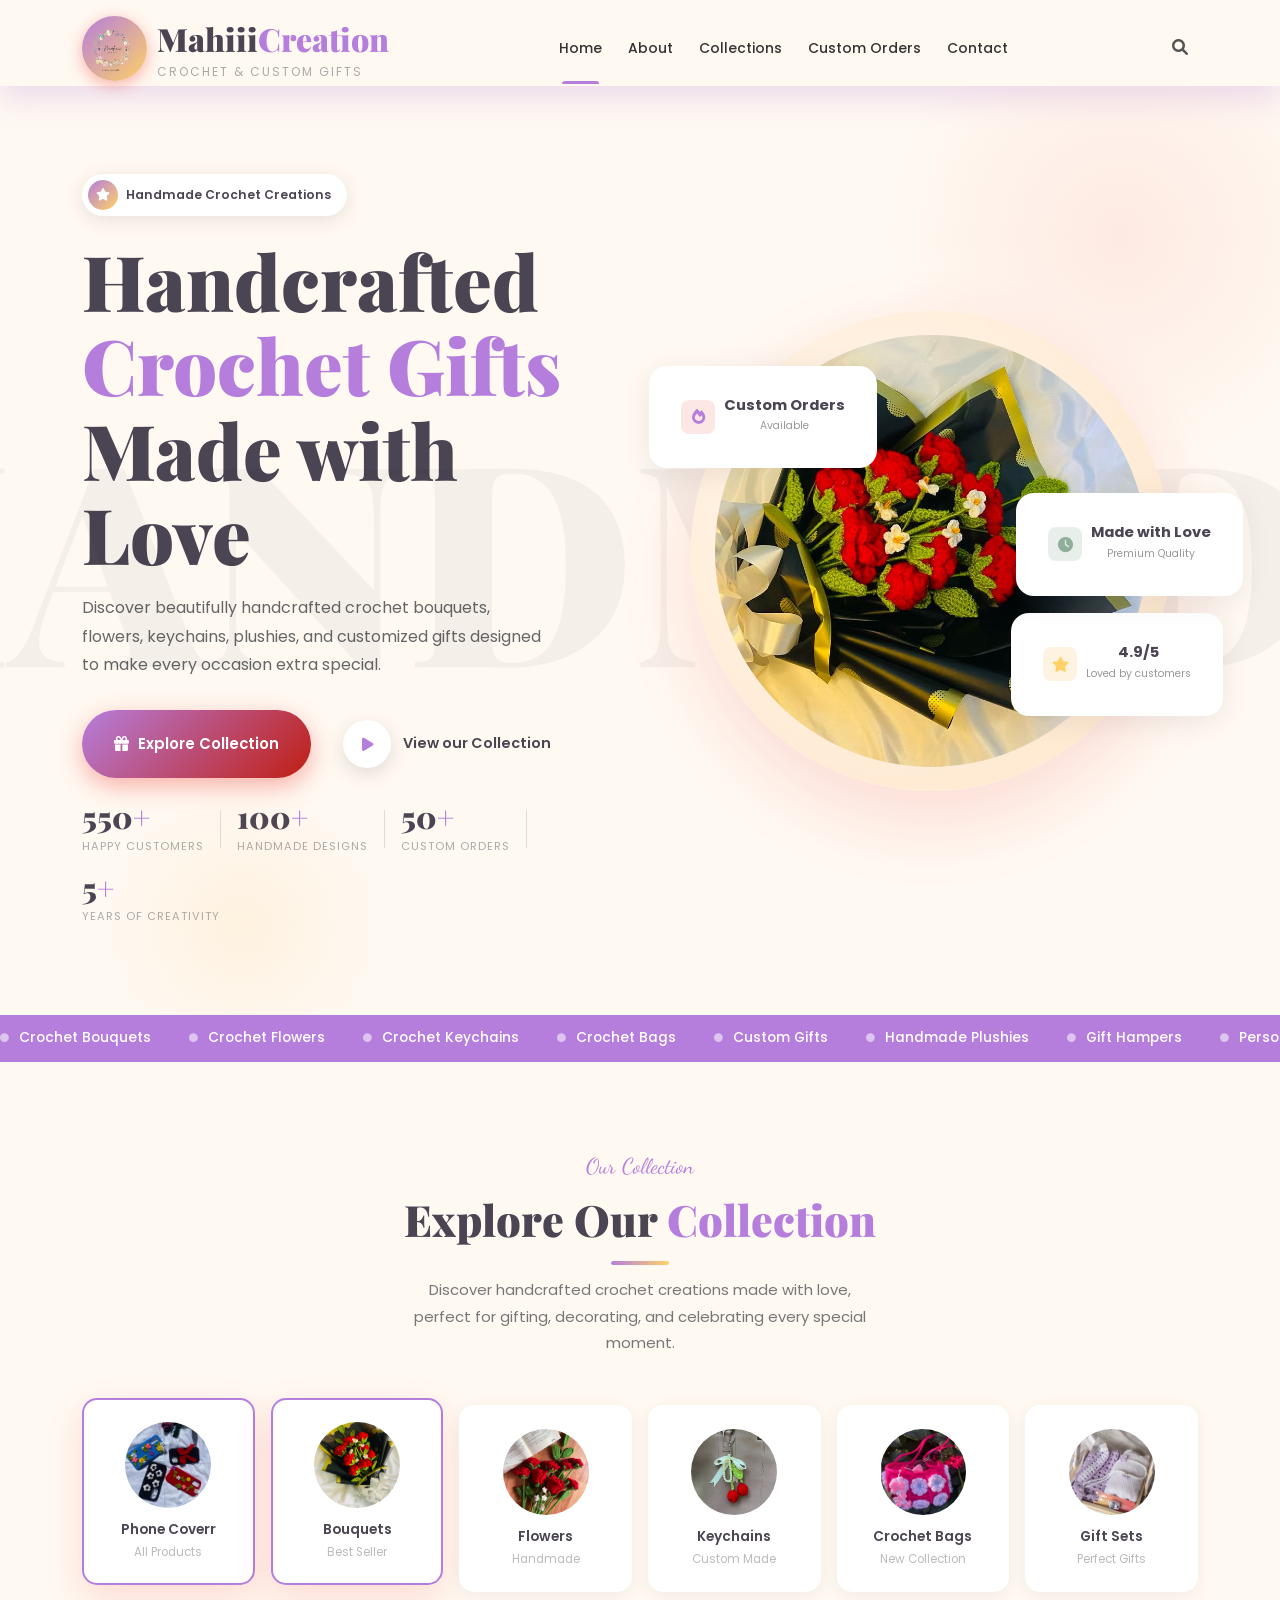
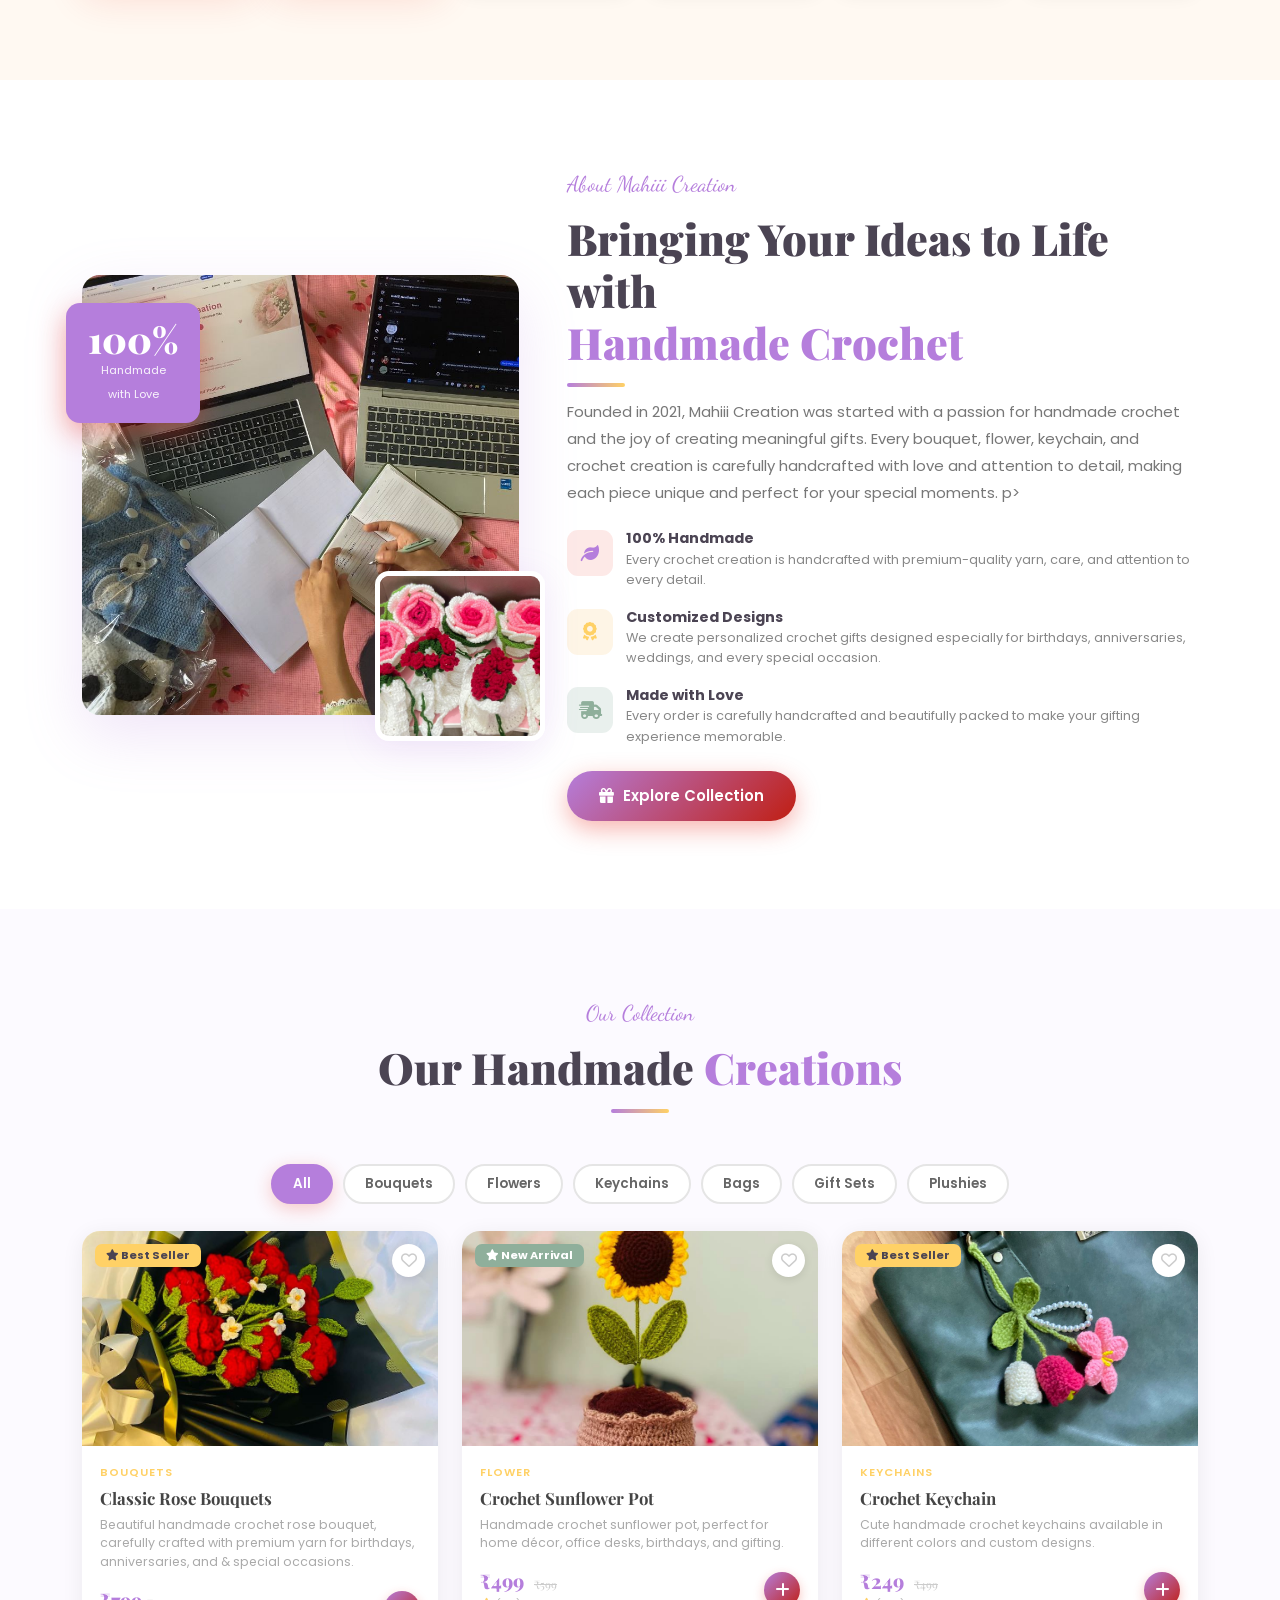
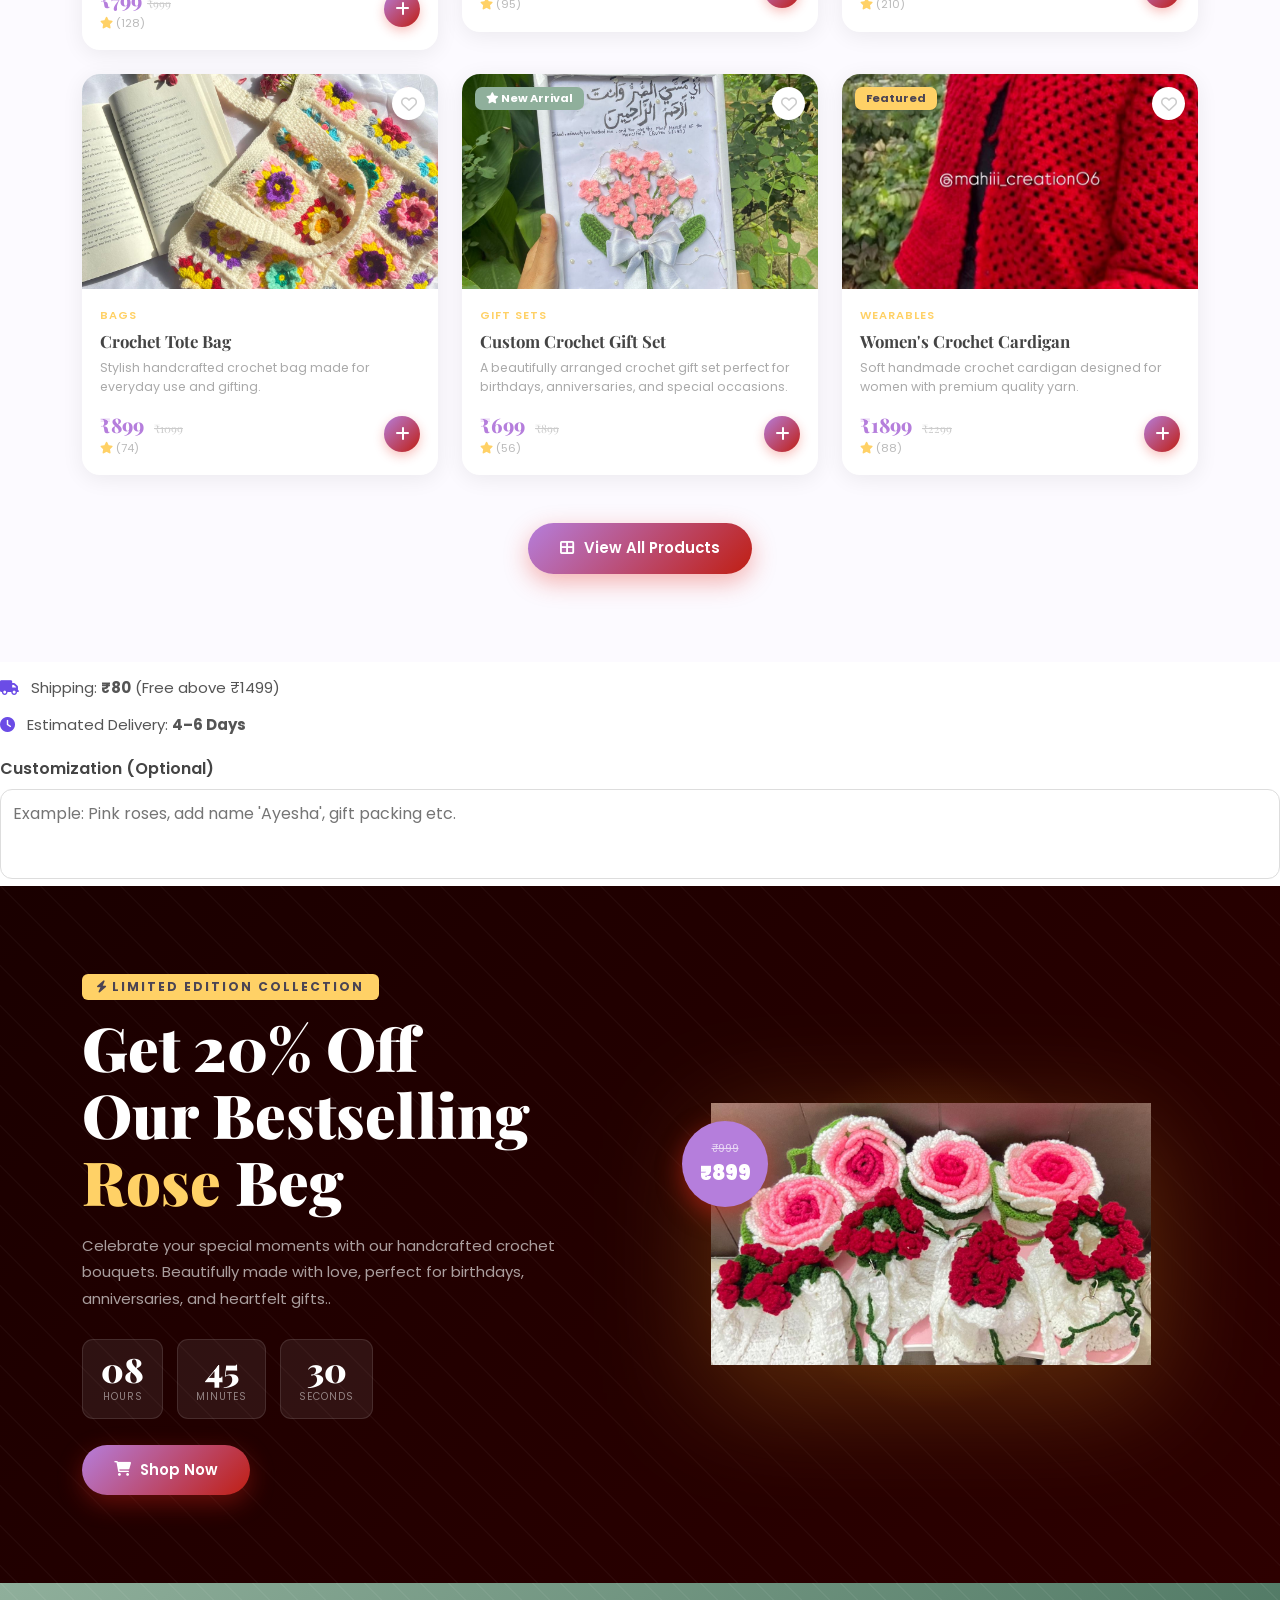
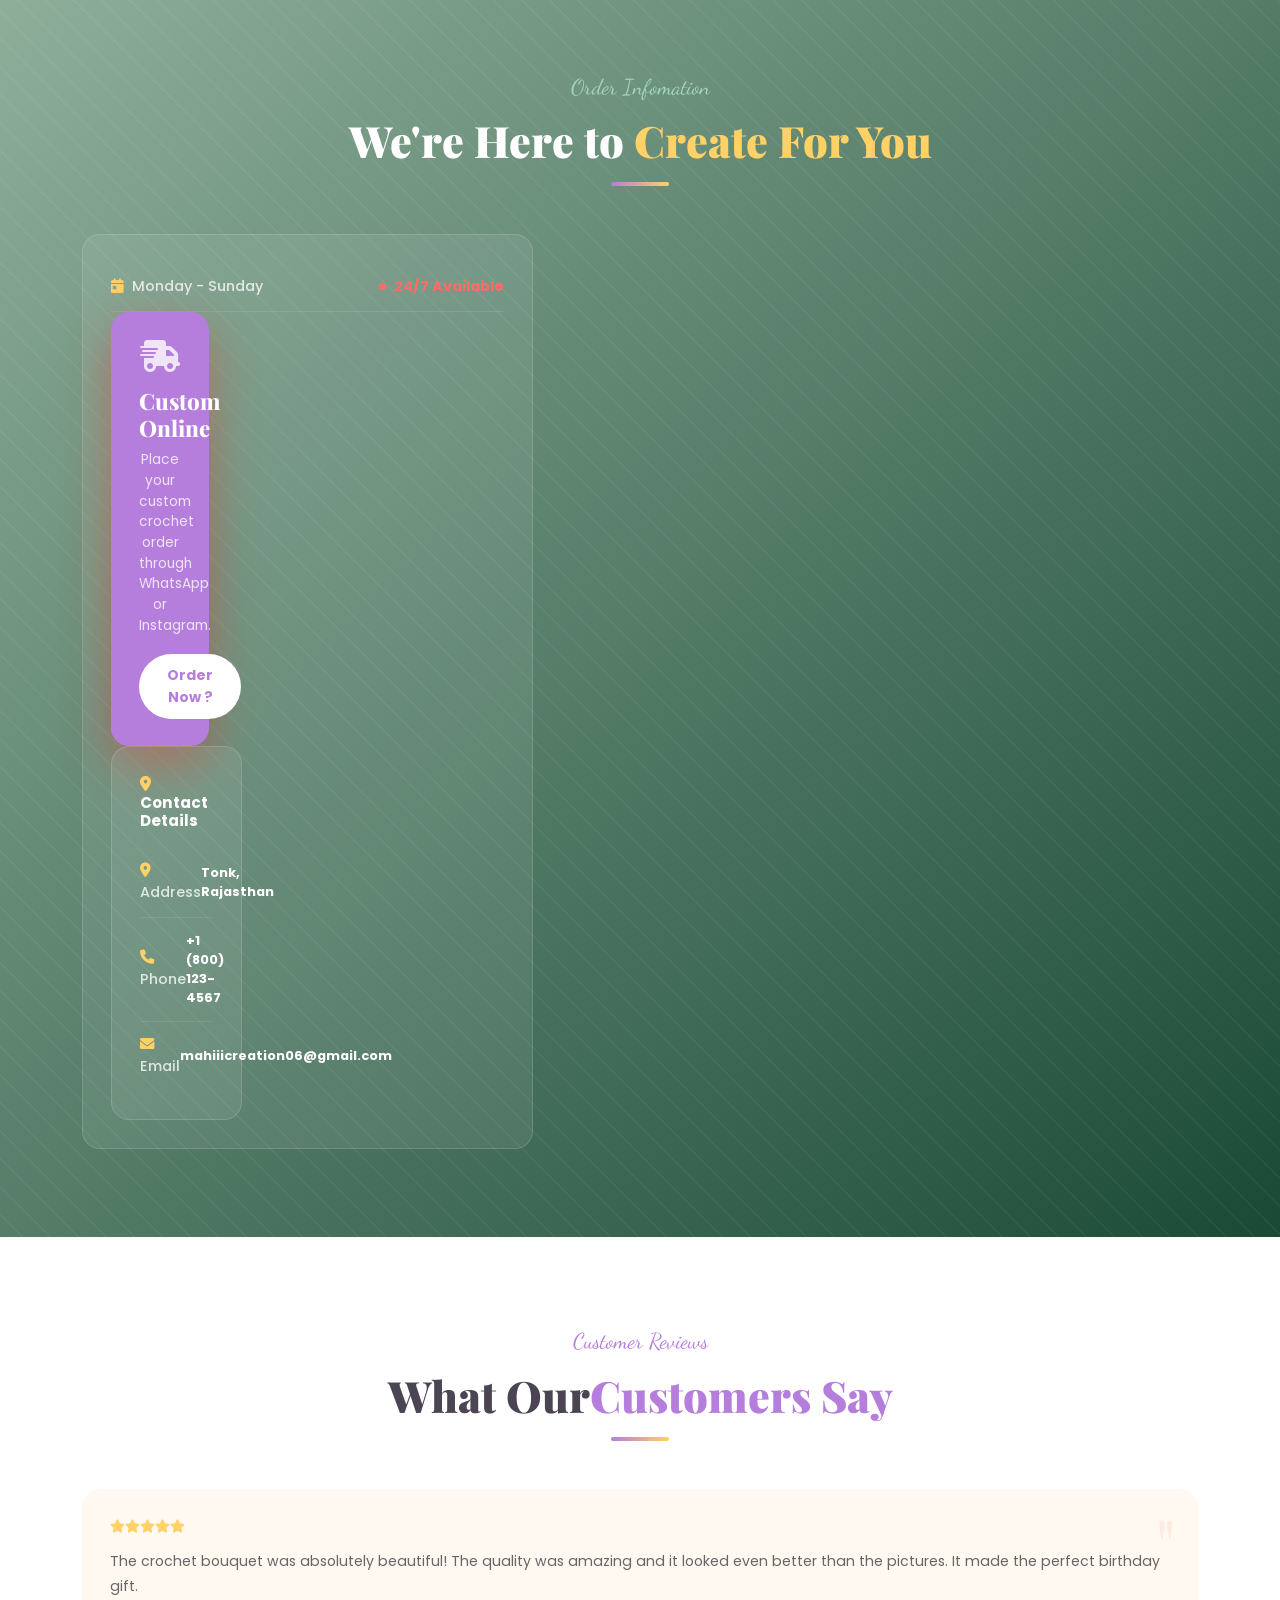
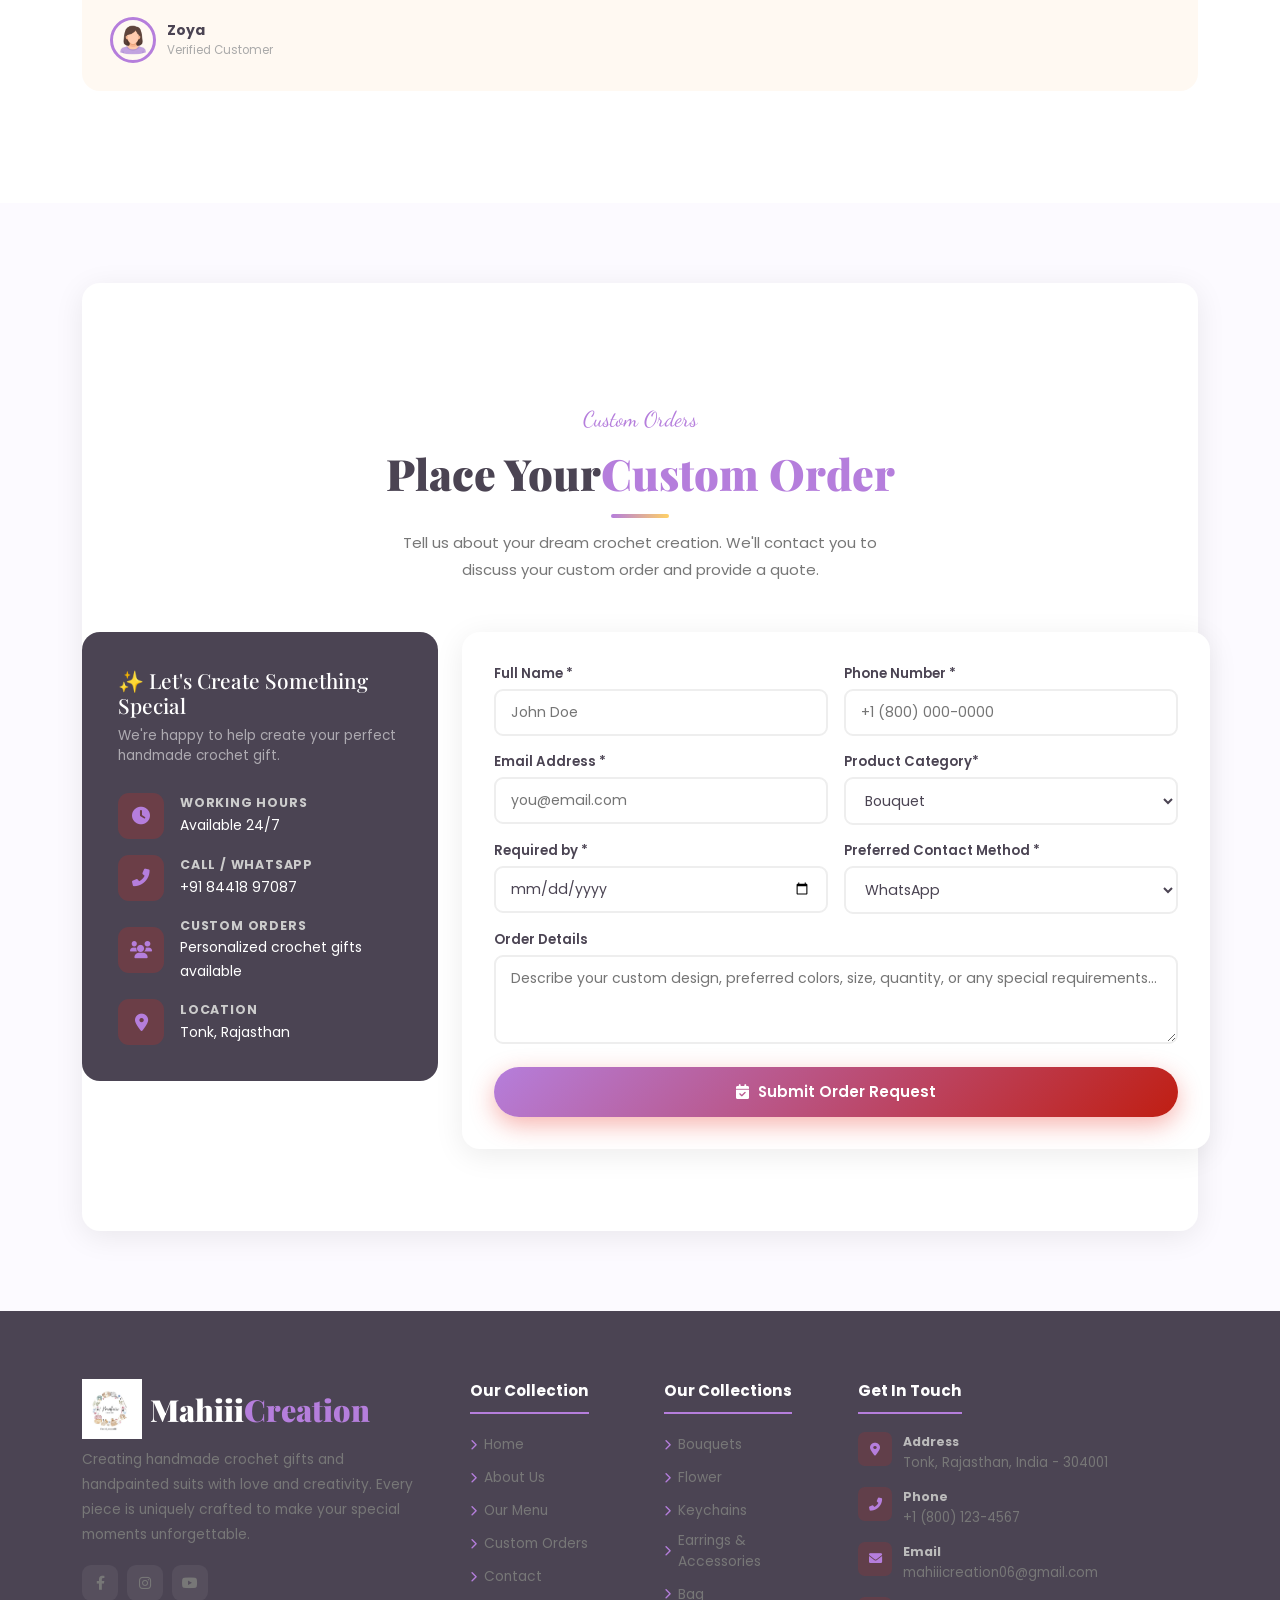
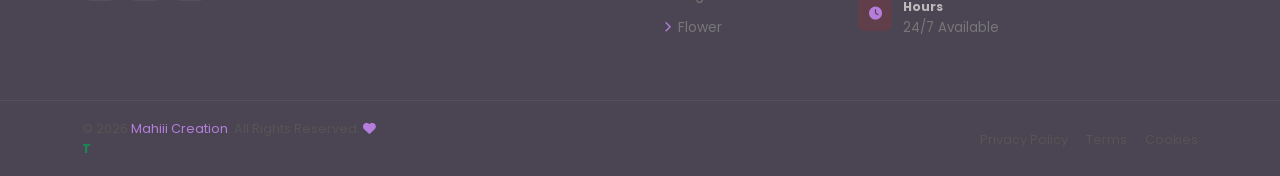
==== commit 607f88d5: "miner updates in index.html" ====
--- a/index.html
+++ b/index.html
@@ -146,6 +146,7 @@
       <div class="hs hs1"></div>
       <div class="hs hs2"></div>
       <div class="hbgtxt">HANDMADE</div>
+
       <div class="container">
          <div class="row align-items-center g-5">
             <div class="col-lg-6">
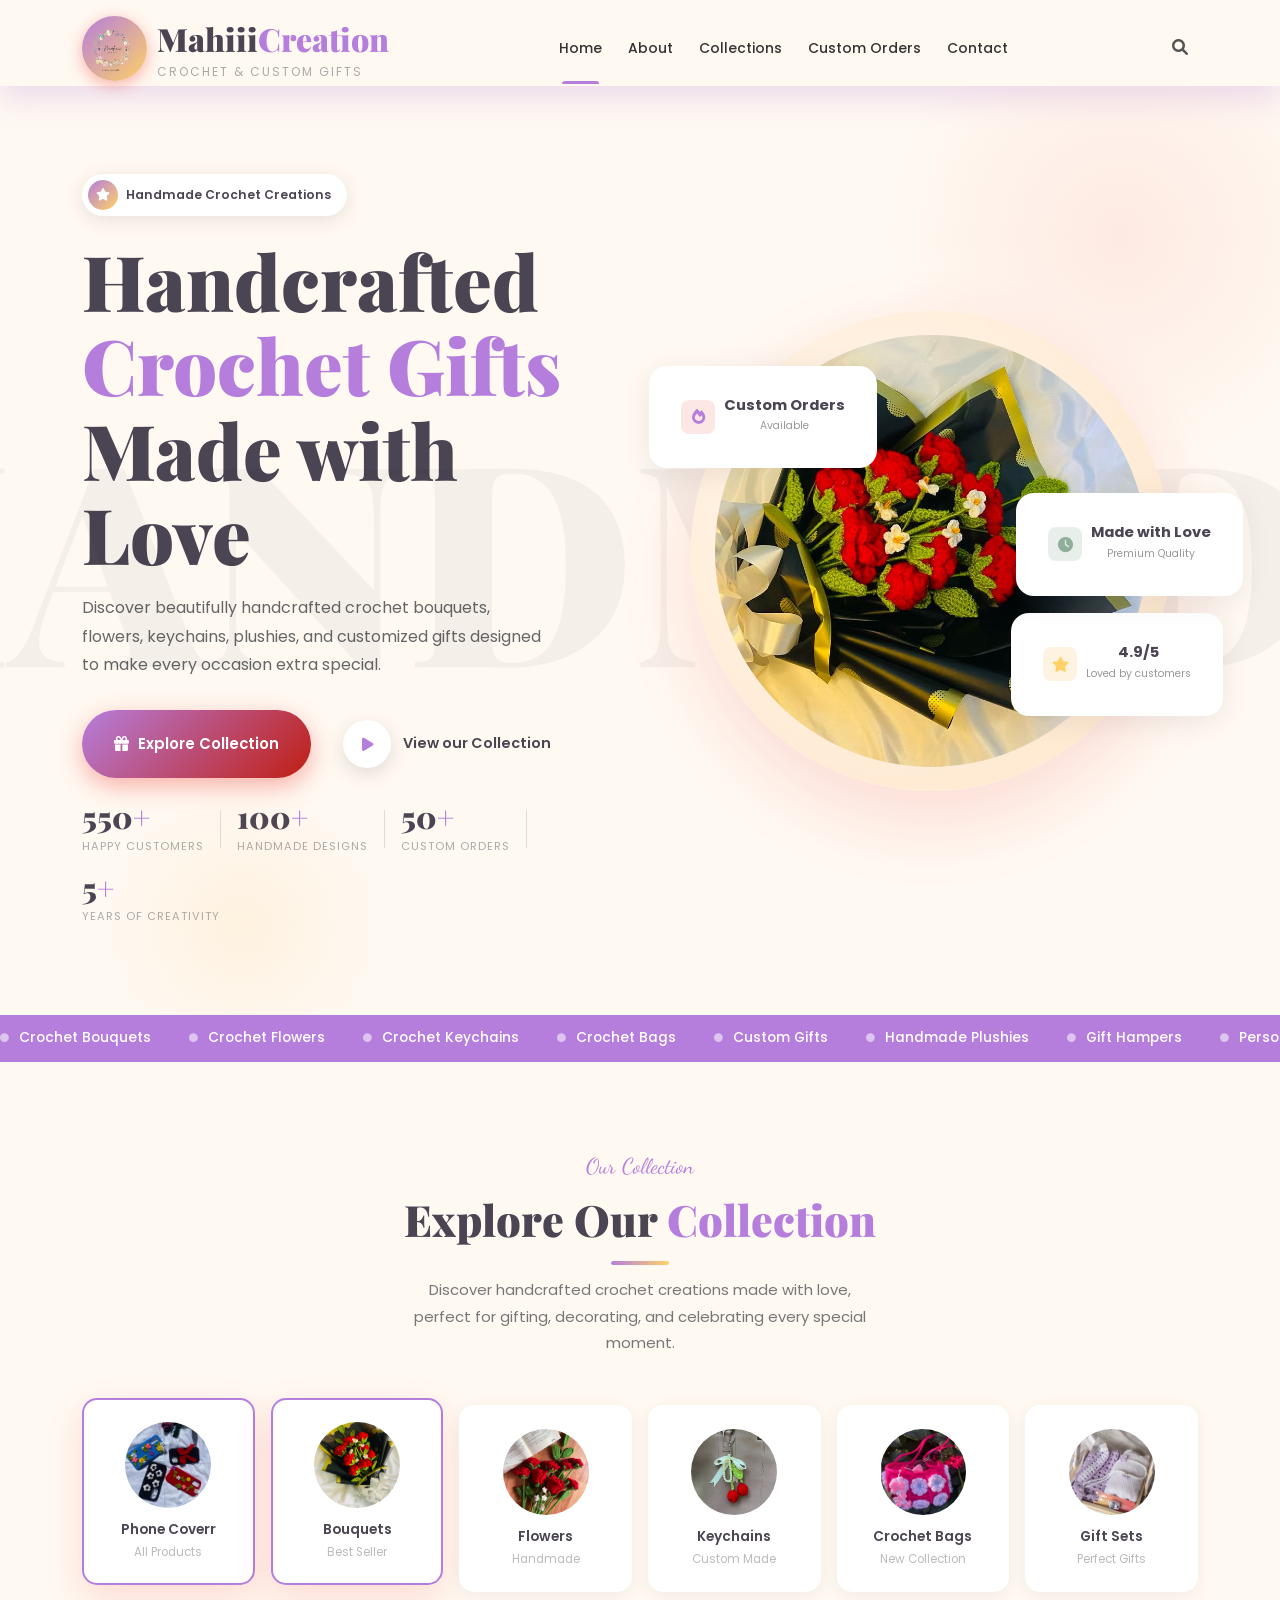
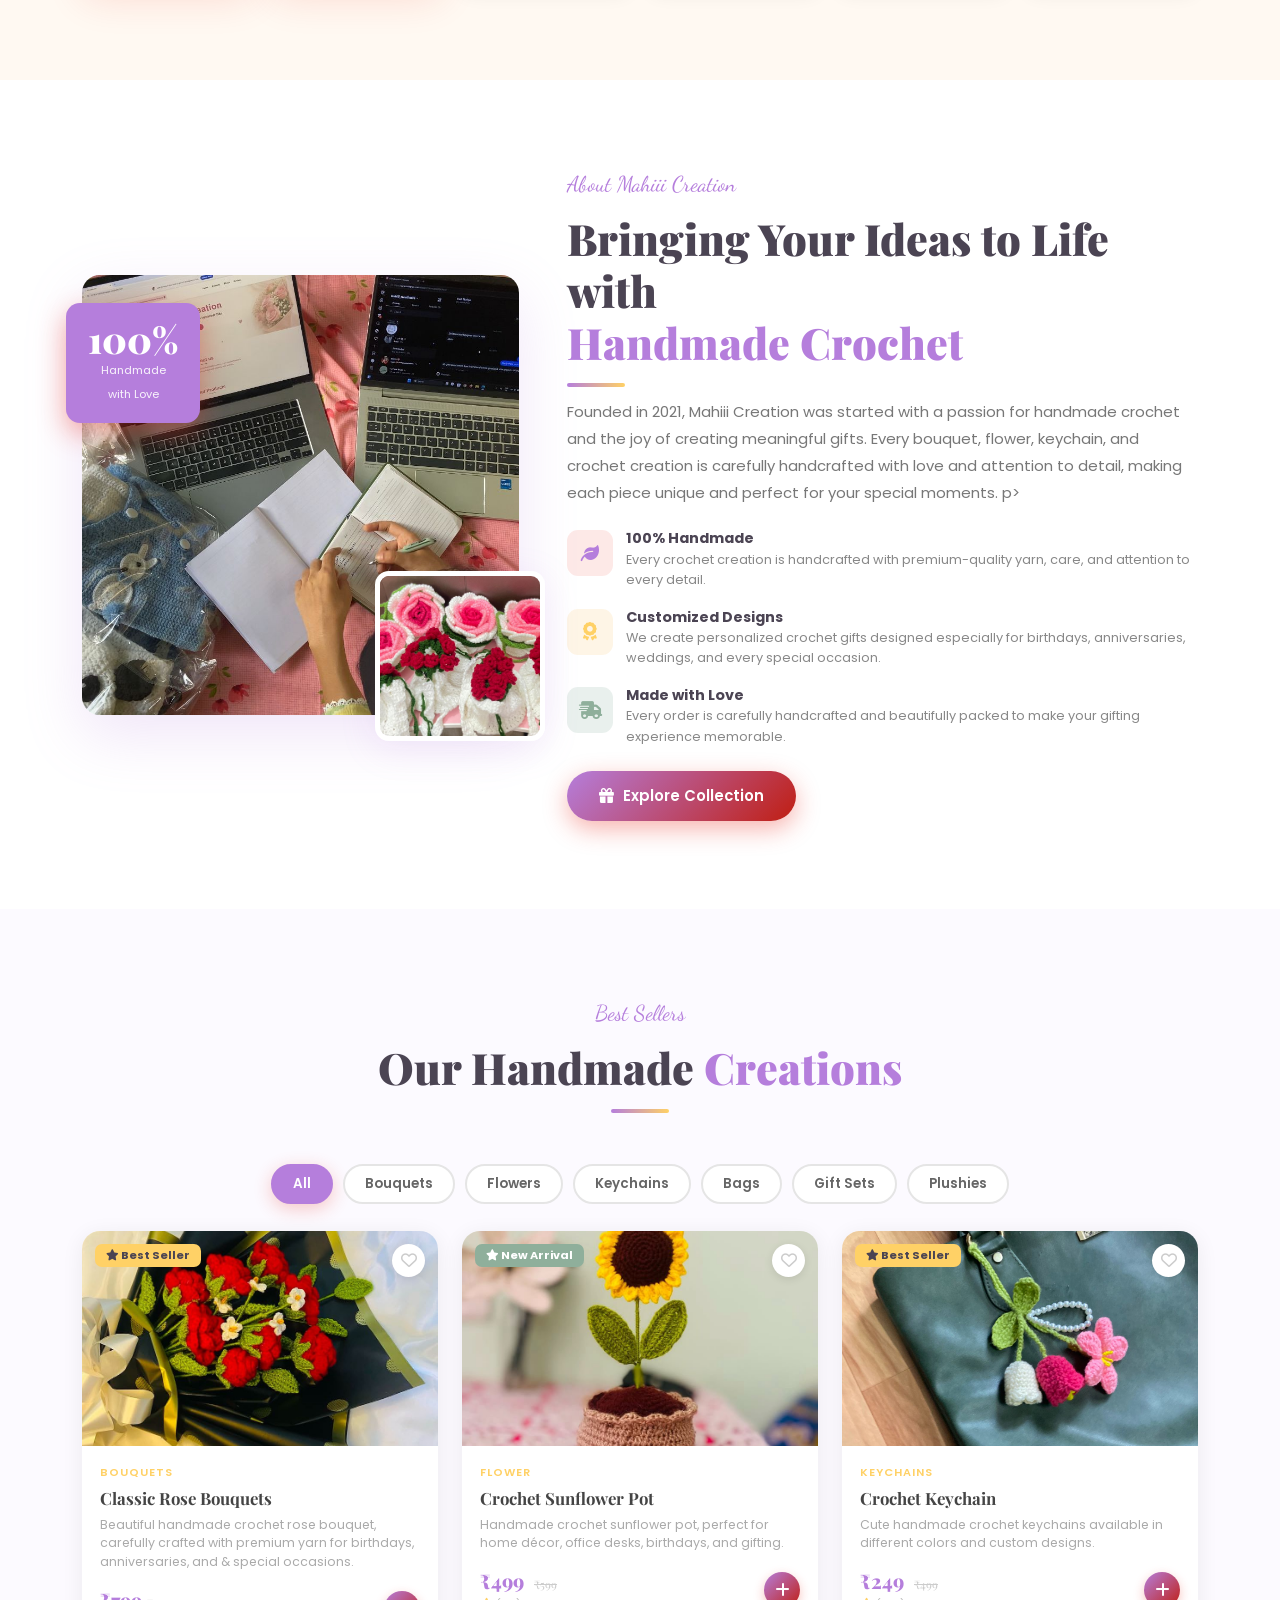
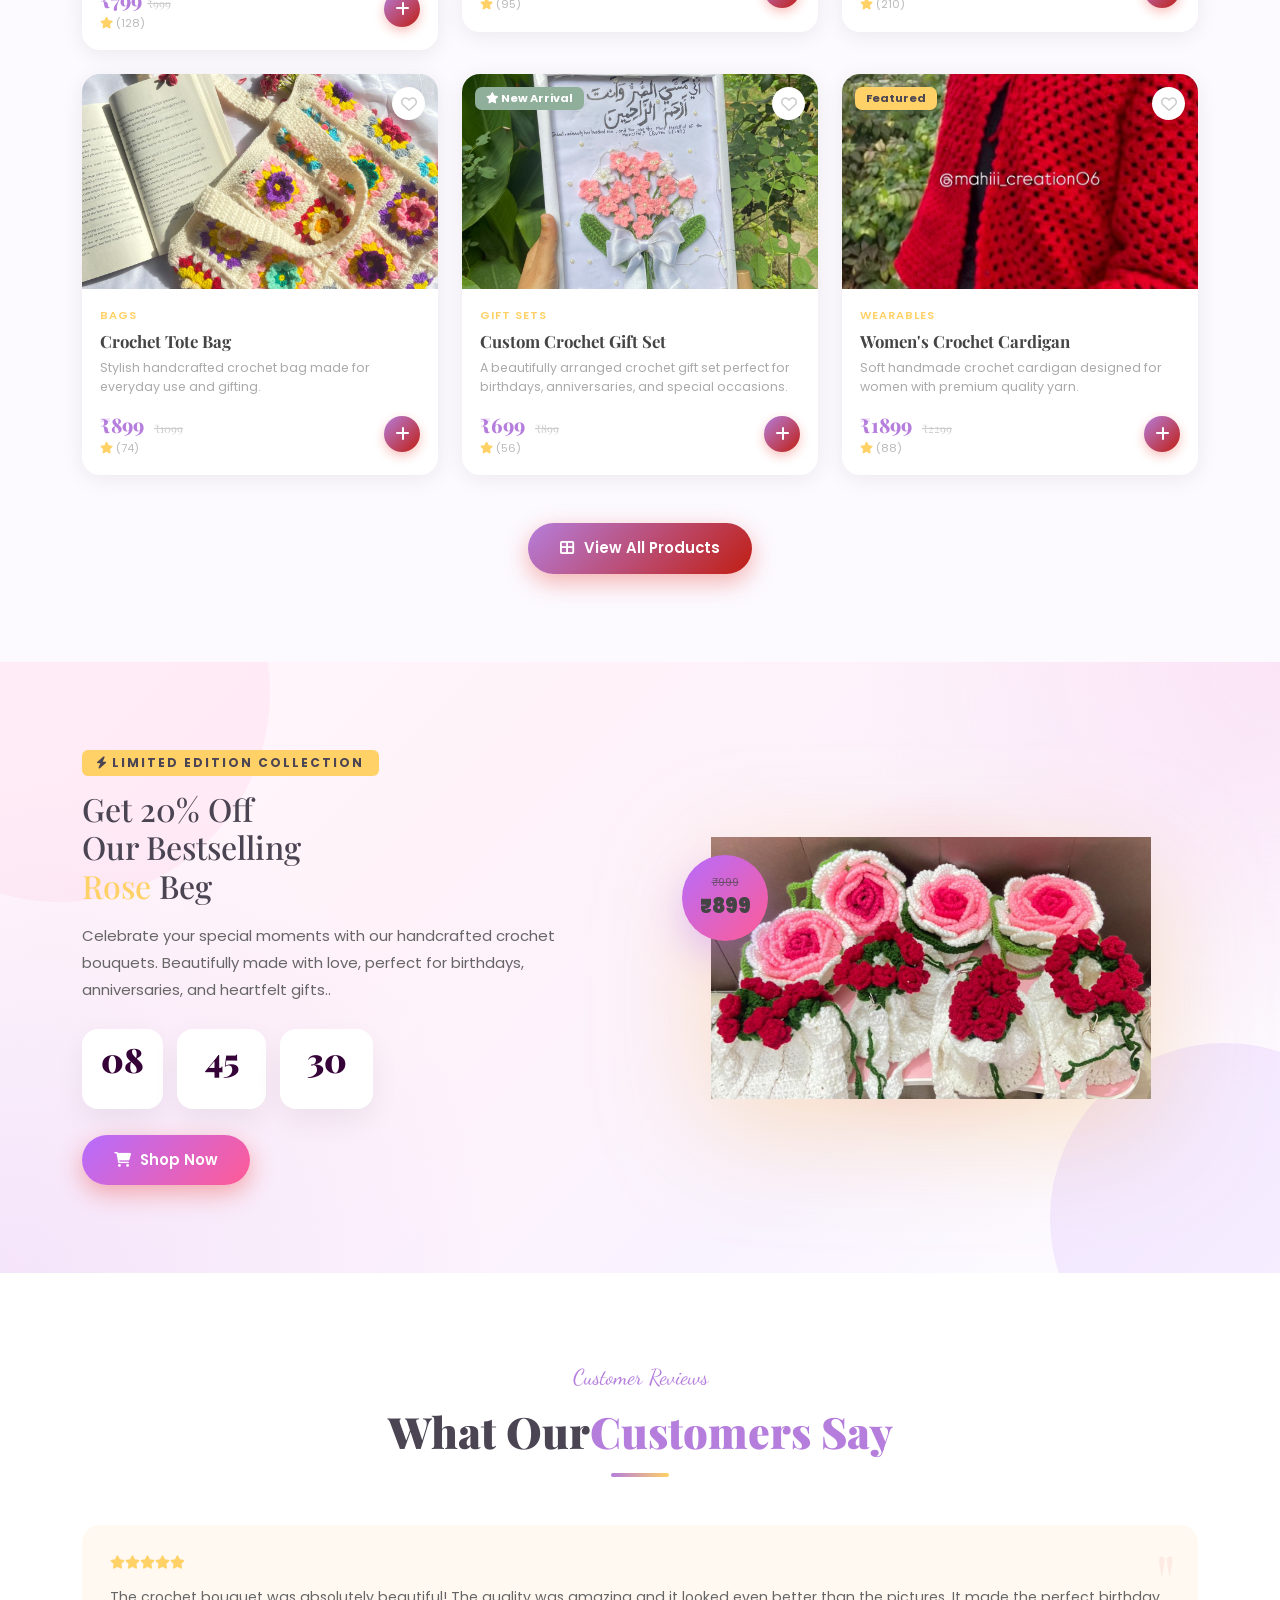
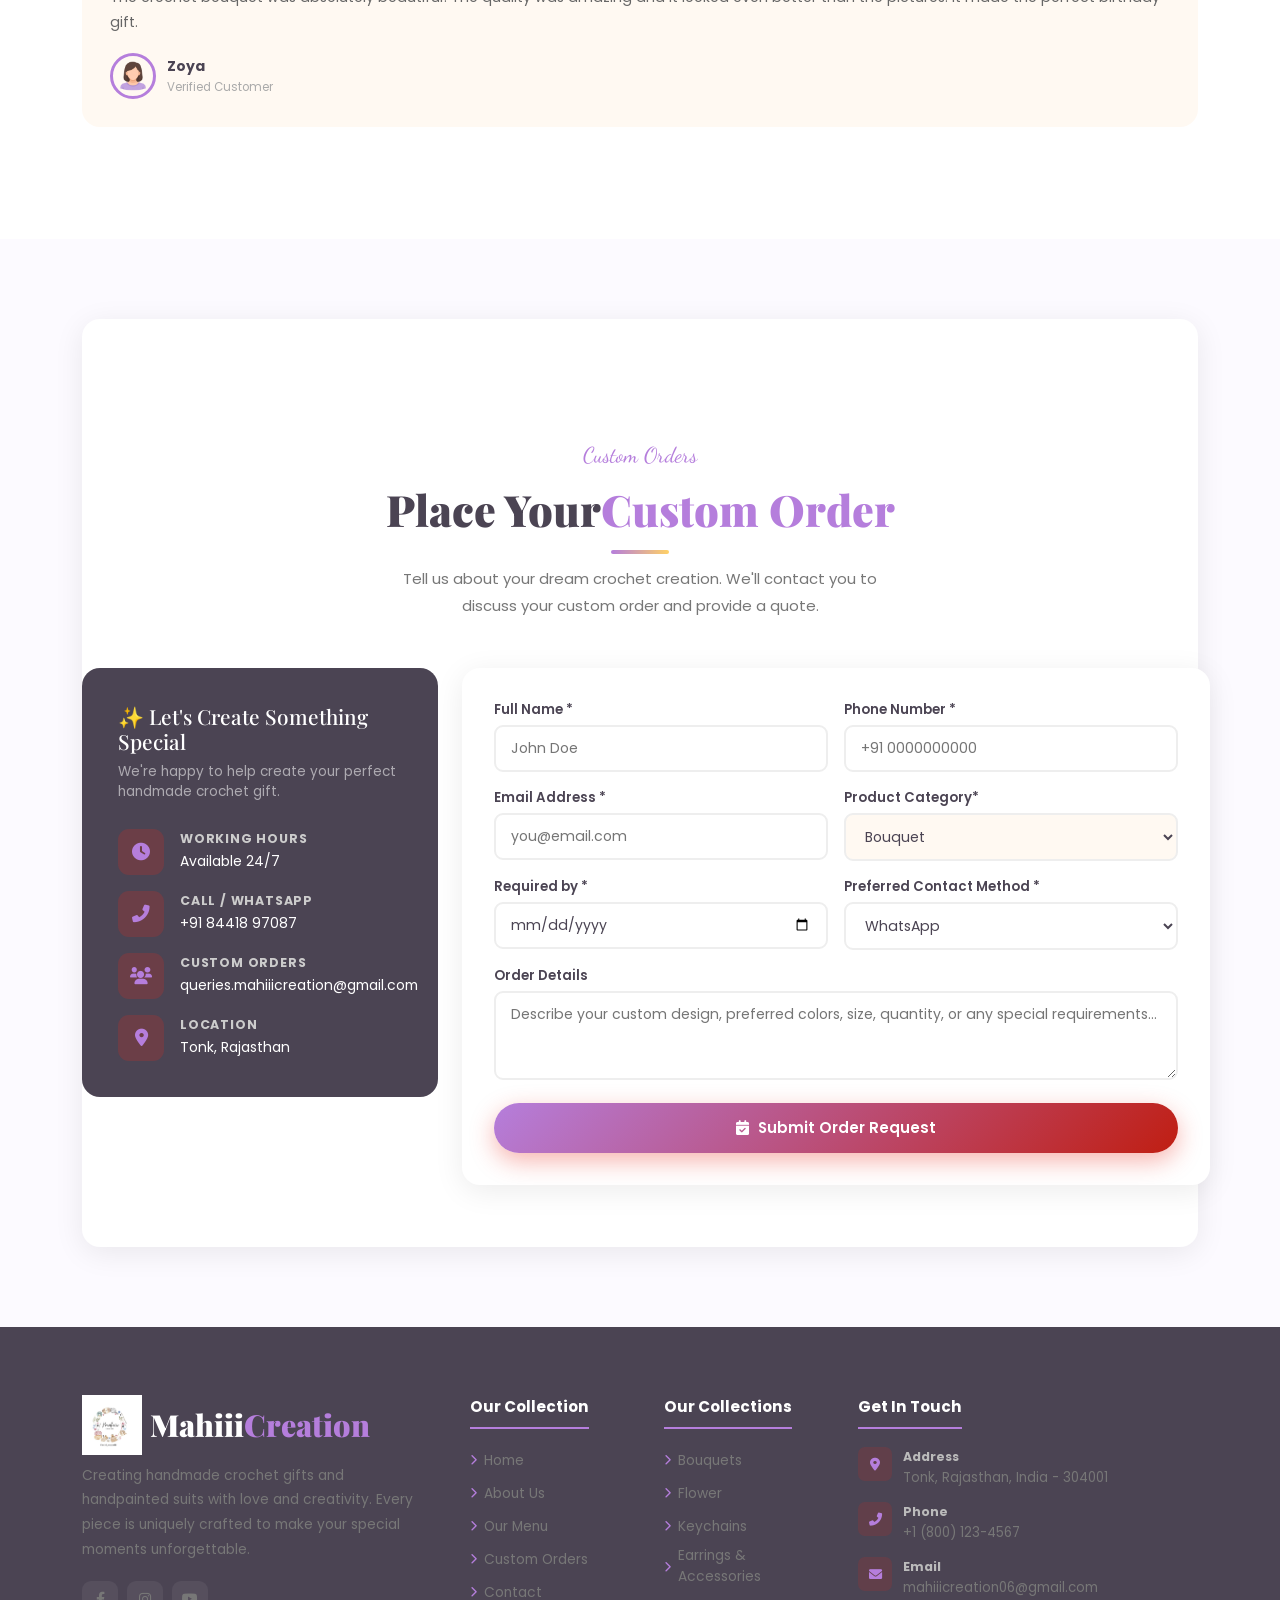
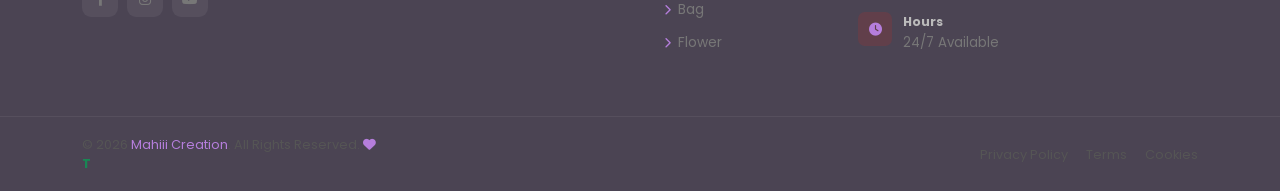
==== commit af1f8ad7: "bug fixes and resposiveness" ====
--- a/index.html
+++ b/index.html
@@ -158,9 +158,10 @@
                <p class="hdesc">Discover beautifully handcrafted crochet bouquets, flowers, keychains, plushies, and
                   customized gifts designed to make every occasion extra special.</p>
                <div class="d-flex flex-wrap gap-3 mb-2">
-                  <a href="#menu" class="btn-red"><i class="fas fa-gift"></i>Explore Collection</a>
+                  <a href="##category" class="btn-red"><i class="fas fa-gift"></i>Explore Collection</a>
                   <!-- FIX 2: Magnific popup video trigger -->
-                  <a href="https://www.youtube.com/watch?v=RXv_uIN6e-Y" class="magnific_popup btn-play popup-youtube">
+                  <a href="https://youtu.be/wHwhfqr4uac?si=X_lJ9udt1aK9MBpt"
+                     class="magnific_popup btn-play popup-youtube">
                      <div class="pico"><i class="fas fa-play"></i></div>
                      <span>View our Collection</span>
                   </a>
@@ -328,7 +329,7 @@
                      </div>
                   </div>
                </div>
-               <a href="#menu" class="btn-red"><i class="fas fa-gift"></i>Explore Collection</a>
+               <a href="#category" class="btn-red"><i class="fas fa-gift"></i>Explore Collection</a>
             </div>
          </div>
       </div>
@@ -339,7 +340,7 @@
    <section id="menu">
       <div class="container">
          <div class="text-center mb-5" data-aos="fade-up">
-            <span class="slbl">Our Collection</span>
+            <span class="slbl">Best Sellers</span>
             <h2 class="stitle">Our Handmade <span>Creations</span></h2>
             <div class="sline"></div>
          </div>
@@ -575,7 +576,8 @@
             </div>
          </div>
          <!-- end #mgrid -->
-         <div class="text-center mt-5"><a href="#" class="btn-red"><i class="fas fa-th-large"></i>View All Products</a>
+         <div class="text-center mt-5"><a href="#category" class="btn-red"><i class="fas fa-th-large"></i>View All
+               Products</a>
          </div>
       </div>
    </section>
@@ -635,23 +637,7 @@
          </div>
       </div>
    </div>
-   <!-- Shipping -->
-   <div class="mpshipping">
-      <i class="fas fa-truck"></i>
-      Shipping: <strong>₹80</strong> (Free above ₹1499)
-   </div>
-
-   <!-- Delivery -->
-   <div class="mpdelivery">
-      <i class="fas fa-clock"></i>
-      Estimated Delivery: <strong>4–6 Days</strong>
-   </div>
-
-   <!-- Customization -->
-   <div class="mpnote">
-      <label>Customization (Optional)</label>
-      <textarea id="customNote" placeholder="Example: Pink roses, add name 'Ayesha', gift packing etc."></textarea>
-   </div>
+
    <!-- SPECIAL OFFER -->
    <section id="special">
       <div class="spbg"></div>
@@ -667,13 +653,13 @@
                   <div class="cditem"><span class="cdnum" id="cdM">45</span><span class="cdlbl">Minutes</span></div>
                   <div class="cditem"><span class="cdnum" id="cdS">30</span><span class="cdlbl">Seconds</span></div>
                </div>
-               <a href="#menu" class="btn-red"><i class="fas fa-shopping-cart"></i>Shop Now</a>
+               <a href="#category" class="btn-red"><i class="fas fa-shopping-cart"></i>Shop Now</a>
             </div>
             <div class="col-lg-6" data-aos="fade-left">
                <div class="spimgw">
                   <div class="spglow"></div>
                   <div class="sppbdg"><span class="old">₹999</span><span class="np">₹899</span></div>
-                  <img src="img/About2.jpeg" alt="Special Burger" />
+                  <img src="img/About2.jpeg" alt="Special " />
                </div>
             </div>
          </div>
@@ -761,88 +747,6 @@
 
 
    <!-- HOURS -->
-   <section id="hours">
-      <div class="hrsbg"></div>
-      <div class="container" style="position:relative;z-index:2;">
-         <div class="text-center mb-5" data-aos="fade-up">
-            <span class="slbl" style="color:#a5d6bc;">Order Infomation</span>
-            <h2 class="stitle" style="color:#fff;">We're Here to <span style="color:var(--secondary);"> Create For
-                  You</span></h2>
-            <div class="sline"></div>
-         </div>
-         <div class="row g-4 align-items-start">
-            <div class="col-lg-5" data-aos="fade-right">
-               <div class="hrscard">
-                  <div class="hrsrow">
-                     <span class="hrsday"><i class="fas fa-calendar-day me-2" style="color:var(--secondary);"></i>Monday
-                        - Sunday</span>
-                     <div class="d-flex align-items-center gap-2">
-                        <div class="hdot off"></div>
-                        <span class="hrstime" style="color:#ff6b6b;">24/7 Available</span>
-                     </div>
-                  </div>
-                  <!-- <div class="hrsrow">
-                     <span class="hrsday"><i class="fas fa-calendar-day me-2"
-                           style="color:var(--secondary);"></i>Wednesday - Thursday</span>
-                     <div class="d-flex align-items-center gap-2">
-                        <div class="hdot on"></div>
-                        <span class="hrstime">09:00 AM - 10:00 PM</span>
-                     </div>
-                  </div>
-                  <div class="hrsrow">
-                     <span class="hrsday"><i class="fas fa-calendar-day me-2"
-                           style="color:var(--secondary);"></i>Friday</span>
-                     <div class="d-flex align-items-center gap-2">
-                        <div class="hdot on"></div>
-                        <span class="hrstime">09:00 AM - 11:00 PM</span>
-                     </div>
-                  </div>
-                  <div class="hrsrow">
-                     <span class="hrsday"><i class="fas fa-calendar-day me-2"
-                           style="color:var(--secondary);"></i>Saturday</span>
-                     <div class="d-flex align-items-center gap-2">
-                        <div class="hdot on"></div>
-                        <span class="hrstime">10:00 AM - 11:30 PM</span>
-                     </div>
-                  </div>
-                  <div class="hrsrow">
-                     <span class="hrsday"><i class="fas fa-calendar-day me-2"
-                           style="color:var(--secondary);"></i>Sunday</span>
-                     <div class="d-flex align-items-center gap-2">
-                        <div class="hdot on"></div>
-                        <span class="hrstime">11:00 AM - 09:00 PM</span>
-                     </div>
-                  </div>
-               </div>
-            </div> -->
-                  <div class="col-lg-3" data-aos="zoom-in">
-                     <div class="hrscta">
-                        <i class="fas fa-truck-fast fa-2x mb-3" style="color:rgba(255,255,255,.8);"></i>
-                        <h4>Custom Online</h4>
-                        <p>Place your custom crochet order through WhatsApp or Instagram.</p>
-                        <a href="#menu" class="btnw">Order Now ?</a>
-                     </div>
-                  </div>
-                  <div class="col-lg-4" data-aos="fade-left">
-                     <div class="hrscard">
-                        <h5
-                           style="color:#fff;margin-bottom:18px;font-family:'Poppins',sans-serif;font-size:.95rem;font-weight:700;">
-                           <i class="fas fa-map-marker-alt me-2" style="color:var(--secondary);"></i>Contact Details
-                        </h5>
-                        <div class="hrsrow"><span class="hrsday"><i class="fas fa-location-dot me-2"
-                                 style="color:var(--secondary);"></i>Address</span><span class="hrstime"
-                              style="font-size:.8rem;">Tonk, Rajasthan</span></div>
-                        <div class="hrsrow"><span class="hrsday"><i class="fas fa-phone me-2"
-                                 style="color:var(--secondary);"></i>Phone</span><span class="hrstime"
-                              style="font-size:.8rem;">+1 (800) 123-4567</span></div>
-                        <div class="hrsrow"><span class="hrsday"><i class="fas fa-envelope me-2"
-                                 style="color:var(--secondary);"></i>Email</span><span class="hrstime"
-                              style="font-size:.8rem;">mahiiicreation06@gmail.com</span></div>
-                     </div>
-                  </div>
-               </div>
-            </div>
-   </section>
 
 
    <!-- TESTIMONIALS -->
@@ -972,8 +876,8 @@
                            </div>
                            <div><strong
                                  style="display:block;color:#ccc;font-size:.78rem;text-transform:uppercase;letter-spacing:.8px;">Custom
-                                 Orders</strong><span style="color:#fff;font-size:.87rem;">Personalized crochet gifts
-                                 available
+                                 Orders</strong><span
+                                 style="color:#fff;font-size:.87rem;">queries.mahiiicreation@gmail.com
                               </span></div>
                         </div>
                         <div class="d-flex align-items-center gap-3">
@@ -992,14 +896,15 @@
                   <div class="fcard">
                      <div class="row g-3">
                         <div class="col-sm-6"><label class="flbl">Full Name *</label><input type="text" class="fctrl"
-                              placeholder="John Doe" /></div>
+                              id="name" placeholder="John Doe"> </div>
+
                         <div class="col-sm-6"><label class="flbl">Phone Number *</label><input type="tel" class="fctrl"
-                              placeholder="+1 (800) 000-0000" /></div>
+                              id="phone" placeholder="+91 0000000000" /></div>
                         <div class="col-sm-6"><label class="flbl">Email Address *</label><input type="email"
-                              class="fctrl" placeholder="you@email.com" /></div>
+                              class="fctrl" id="email" placeholder="you@email.com" /></div>
                         <div class="col-sm-6">
                            <label class="flbl">Product Category*</label>
-                           <select class="fctrl">
+                           <select class="fctrl" id="category">
                               <option>Bouquet</option>
                               <option>Flowers</option>
                               <option>Plushies</option>
@@ -1015,12 +920,12 @@
                               <option>Others</option>
                            </select>
                         </div>
-                        <div class="col-sm-6"><label class="flbl">Required by *</label><input type="date"
-                              class="fctrl" />
+                        <div class="col-sm-6"><label class="flbl">Required by *</label><input type="date" class="fctrl"
+                              id="date" />
                         </div>
                         <div class="col-sm-6">
                            <label class="flbl">Preferred Contact Method *</label>
-                           <select class="fctrl">
+                           <select class="fctrl" id="contact">
                               <option>WhatsApp</option>
                               <option>Phone Call</option>
                               <option>Email</option>
@@ -1034,7 +939,8 @@
                            <option>10:00 PM</option> -->
                            </select>
                         </div>
-                        <div class="col-12"><label class="flbl">Order Details</label><textarea class="fctrl" rows="3"
+                        <div class="col-12"><label class="flbl">Order Details</label><textarea class="fctrl"
+                              id="message" rows="3"
                               placeholder="Describe your custom design, preferred colors, size, quantity, or any special requirements..."></textarea>
                         </div>
                         <div class="col-12"><button class="btn-red w-100 justify-content-center" id="resBtn"><i
--- a/css/style.css
+++ b/css/style.css
@@ -309,6 +309,7 @@
   border-radius: 10px;
   cursor: pointer;
   transition: .3s;
+  border-bottom: 1px solid #eee;
 }
 
 .search-item:hover {
@@ -320,37 +321,26 @@
   height: 60px;
   border-radius: 10px;
   object-fit: cover;
+  flex-shrink: 0;
 }
 
 .search-item h6 {
   margin: 0;
   font-size: 15px;
+  font-weight: 600;
 }
 
 .search-item p {
   margin: 2px 0 0;
   color: var(--primary);
+  font-size: 14px;
   font-weight: 600;
 }
 
-#searchResults img {
-
-  height: 250px;
-
-  object-fit: cover;
-
-  border-radius: 10px;
-
-}
-
 #searchInput {
-
   height: 55px;
-
   font-size: 18px;
-
   border-radius: 12px;
-
 }
 
 /* ===========================
@@ -412,6 +402,25 @@
   padding-bottom: 150px;
 
   box-shadow: 0 6px 30px rgba(0, 0, 0, .08);
+}
+
+@media (min-width:769px) {
+
+  #reservation .row {
+    display: flex;
+    flex-direction: row;
+  }
+
+  #reservation .col-lg-4 {
+    flex: 0 0 33.333%;
+    max-width: 33.333%;
+  }
+
+  #reservation .col-lg-8 {
+    flex: 0 0 66.666%;
+    max-width: 66.666%;
+  }
+
 }
 
 .stitle span {
@@ -1179,22 +1188,31 @@
 
 /* ===================== SPECIAL OFFER ===================== */
 #special {
-  background: linear-gradient(135deg, #1a0000 0%, #2d0000 100%);
   position: relative;
   overflow: hidden;
+
+  background: linear-gradient(135deg,
+      #fff8fc 0%,
+      #fff2f9 35%,
+      #f9f3ff 70%,
+      #ffffff 100%);
 }
 
 .spbg {
   position: absolute;
   inset: 0;
   pointer-events: none;
-  opacity: 0.03;
-  background: repeating-linear-gradient(45deg,
-      #fff 0,
-      #fff 1px,
-      transparent 0,
-      transparent 50%);
-  background-size: 40px 40px;
+
+  background:
+    radial-gradient(circle at top right,
+      rgba(255, 183, 220, .25),
+      transparent 30%),
+
+    radial-gradient(circle at bottom left,
+      rgba(197, 164, 255, .18),
+      transparent 35%);
+
+  opacity: 1;
 }
 
 .sptag {
@@ -1211,10 +1229,11 @@
 }
 
 .sptitle {
-  font-size: clamp(2.3rem, 5vw, 3.8rem);
-  font-weight: 900;
-  color: #fff;
-  line-height: 1.1;
+  color: var(--dark);
+}
+
+.sptitle span {
+  color: var(--primary);
 }
 
 .sptitle span {
@@ -1222,7 +1241,7 @@
 }
 
 .spdesc {
-  color: rgba(255, 255, 255, 0.62);
+  color: #666;
   margin: 18px 0;
   font-size: 0.93rem;
   line-height: 1.8;
@@ -1236,18 +1255,29 @@
 
 .cditem {
   text-align: center;
-  background: rgba(255, 255, 255, 0.07);
+  background: #fff;
   border: 1px solid rgba(255, 255, 255, 0.11);
-  border-radius: 11px;
+  border-radius: 16px;
   padding: 13px 18px;
   min-width: 72px;
+
+  box-shadow: 0 12px 30px rgba(0, 0, 0, .06);
+
+}
+
+.cdnum {
+  color: var(--primary);
+}
+
+.cdlbl {
+  color: #777;
 }
 
 .cdnum {
   font-family: "Playfair Display", serif;
   font-size: 2.1rem;
   font-weight: 900;
-  color: #fff;
+  color: #350338;
   display: block;
   line-height: 1;
 }
@@ -1275,8 +1305,19 @@
   height: 360px;
   border-radius: 50%;
   background: radial-gradient(circle,
-      rgba(246, 166, 35, 0.24),
+      rgba(233, 118, 177, .25),
       transparent 70%);
+
+}
+
+#special .btn-red {
+
+  background: linear-gradient(135deg,
+      #b56cff,
+      #ff5b95);
+
+  border: none;
+
 }
 
 .spimgw img {
@@ -1305,8 +1346,11 @@
   top: 18px;
   left: 18px;
   z-index: 3;
-  background: var(--primary);
-  color: #fff;
+  background: linear-gradient(135deg,
+      #b56cff,
+      #ff5b95);
+
+
   width: 86px;
   height: 86px;
   border-radius: 50%;
@@ -1315,8 +1359,31 @@
   align-items: center;
   justify-content: center;
   text-align: center;
-  box-shadow: 0 8px 24px rgba(232, 40, 26, 0.5);
+  box-shadow: 0 15px 40px rgba(181, 108, 255, .35);
+
   animation: plsbdg 2.5s ease-in-out infinite;
+}
+
+#special::before {
+  content: "";
+  position: absolute;
+  width: 420px;
+  height: 420px;
+  border-radius: 50%;
+  background: rgba(255, 183, 220, .18);
+  top: -180px;
+  left: -150px;
+}
+
+#special::after {
+  content: "";
+  position: absolute;
+  width: 350px;
+  height: 350px;
+  border-radius: 50%;
+  background: rgba(181, 108, 255, .12);
+  right: -120px;
+  bottom: -120px;
 }
 
 @keyframes plsbdg {
@@ -3096,4 +3163,51 @@
 
   font-size: 14px;
 
+}
+
+/* ===========================
+   CUSTOM ORDER MOBILE FIX
+=========================== */
+
+@media (max-width:768px) {
+
+  #reservation .row {
+    flex-direction: column;
+  }
+
+  #reservation .col-lg-4,
+  #reservation .col-lg-8 {
+    width: 100%;
+    max-width: 100%;
+  }
+
+  #reservation .fcard {
+    padding: 25px;
+  }
+
+  #reservation .fctrl {
+    width: 100%;
+    height: 52px;
+    font-size: 16px;
+  }
+
+  #reservation textarea.fctrl {
+    height: 130px;
+    resize: none;
+  }
+
+  #reservation .btn-red {
+    width: 100%;
+    height: 55px;
+    font-size: 16px;
+    justify-content: center;
+  }
+
+  #reservation label {
+    display: block;
+    margin-bottom: 8px;
+    font-size: 14px;
+    font-weight: 600;
+  }
+
 }
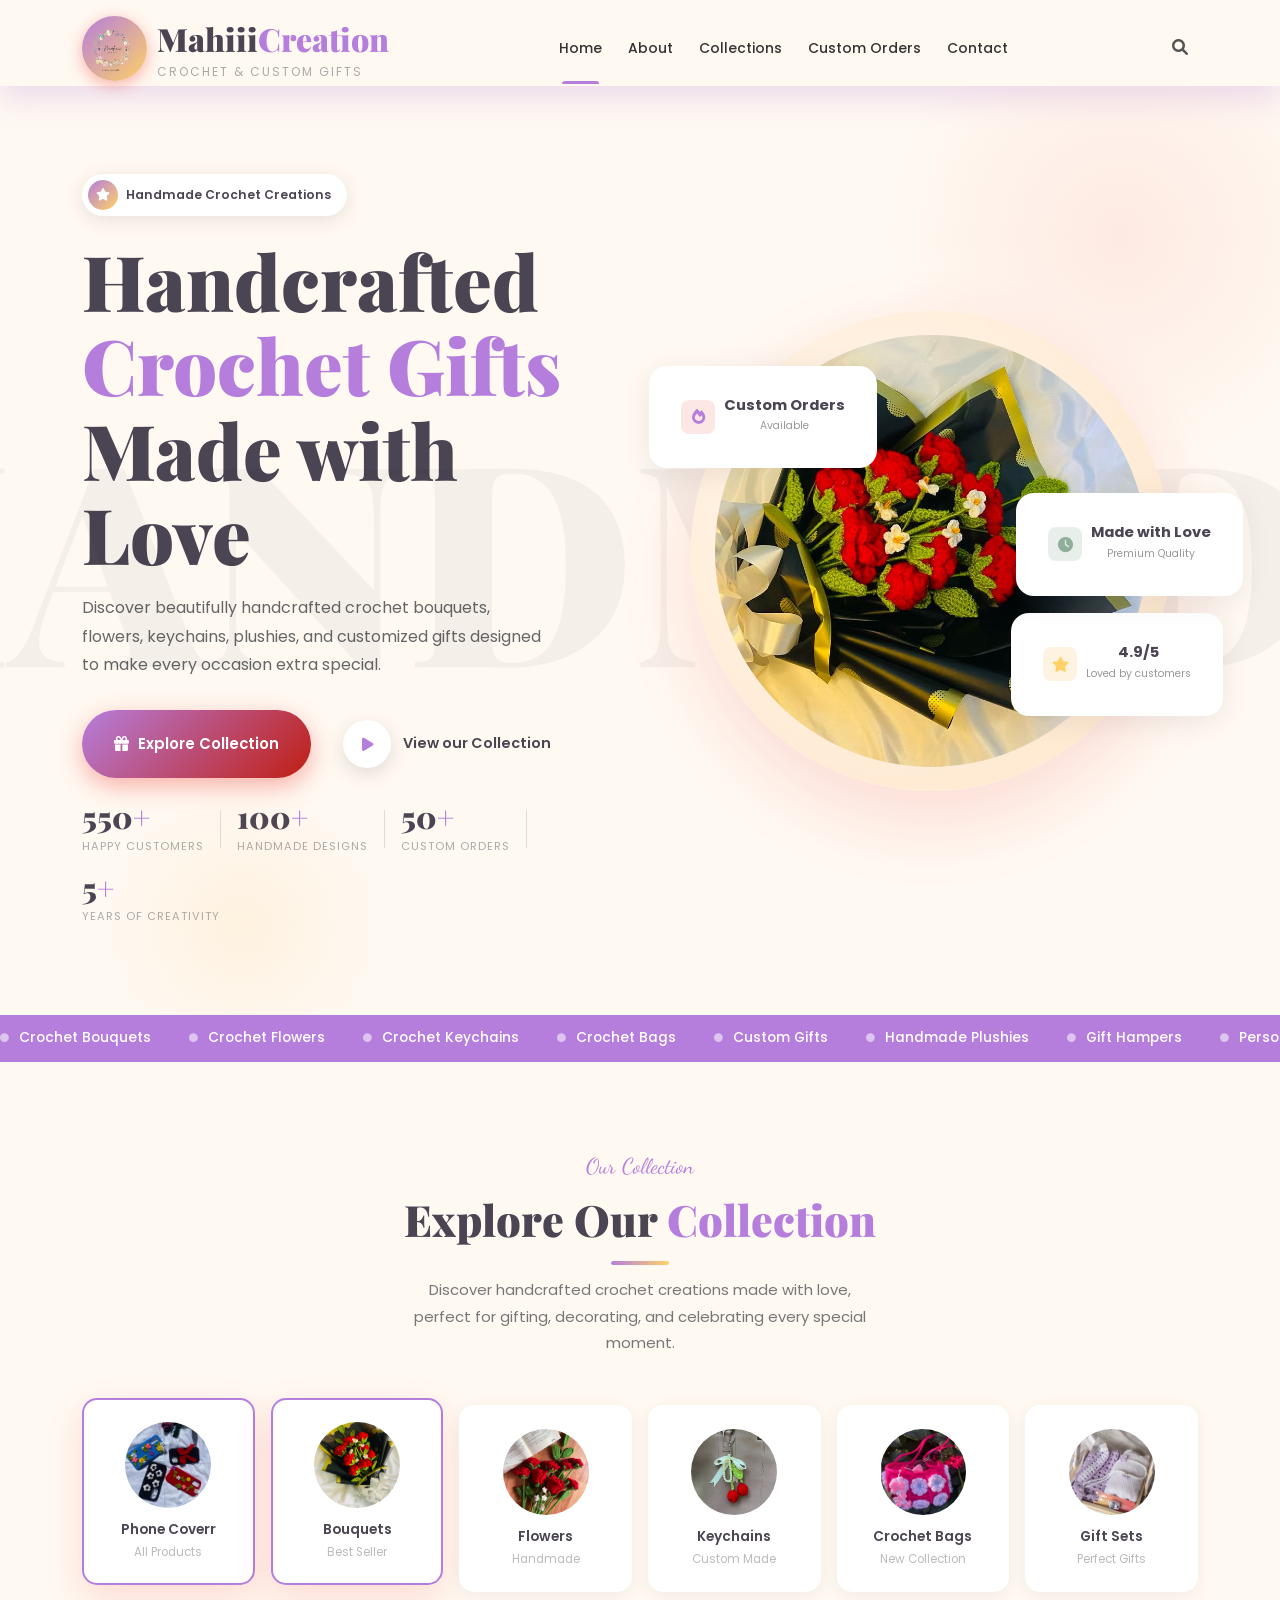
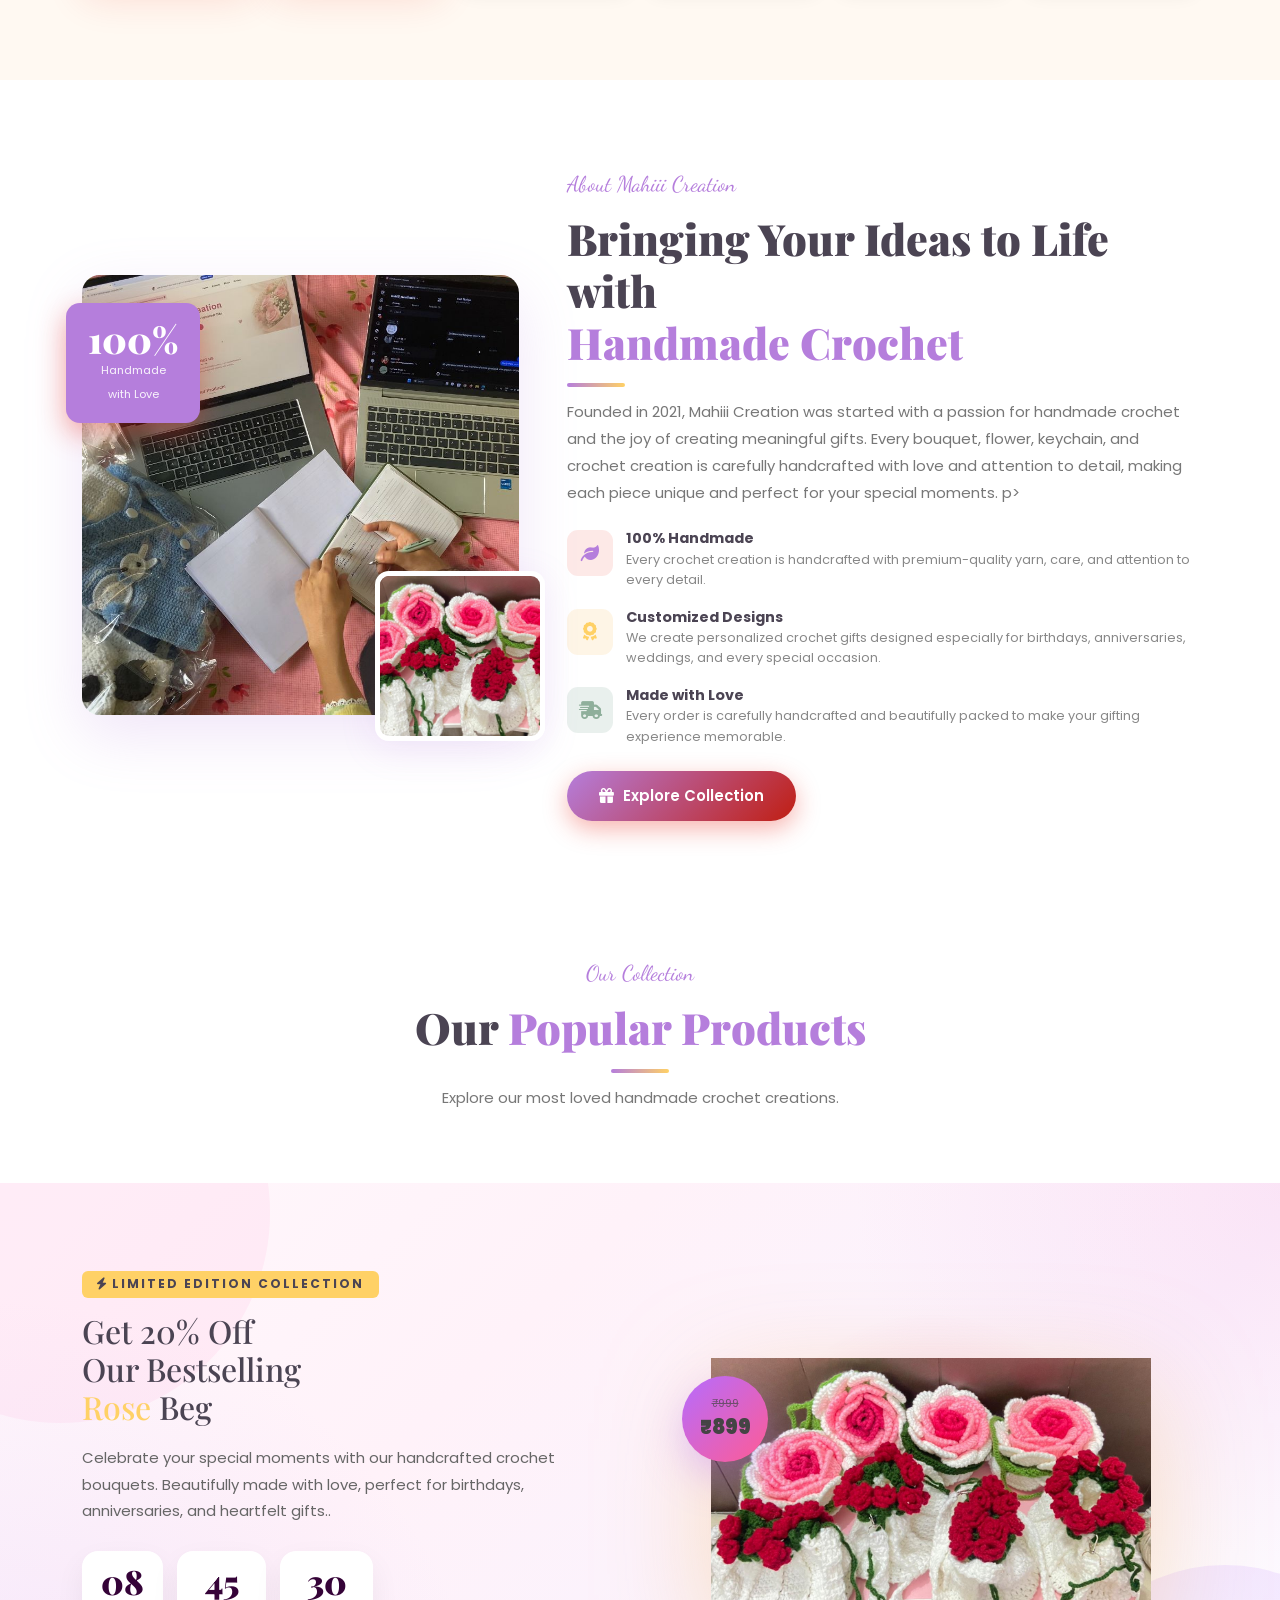
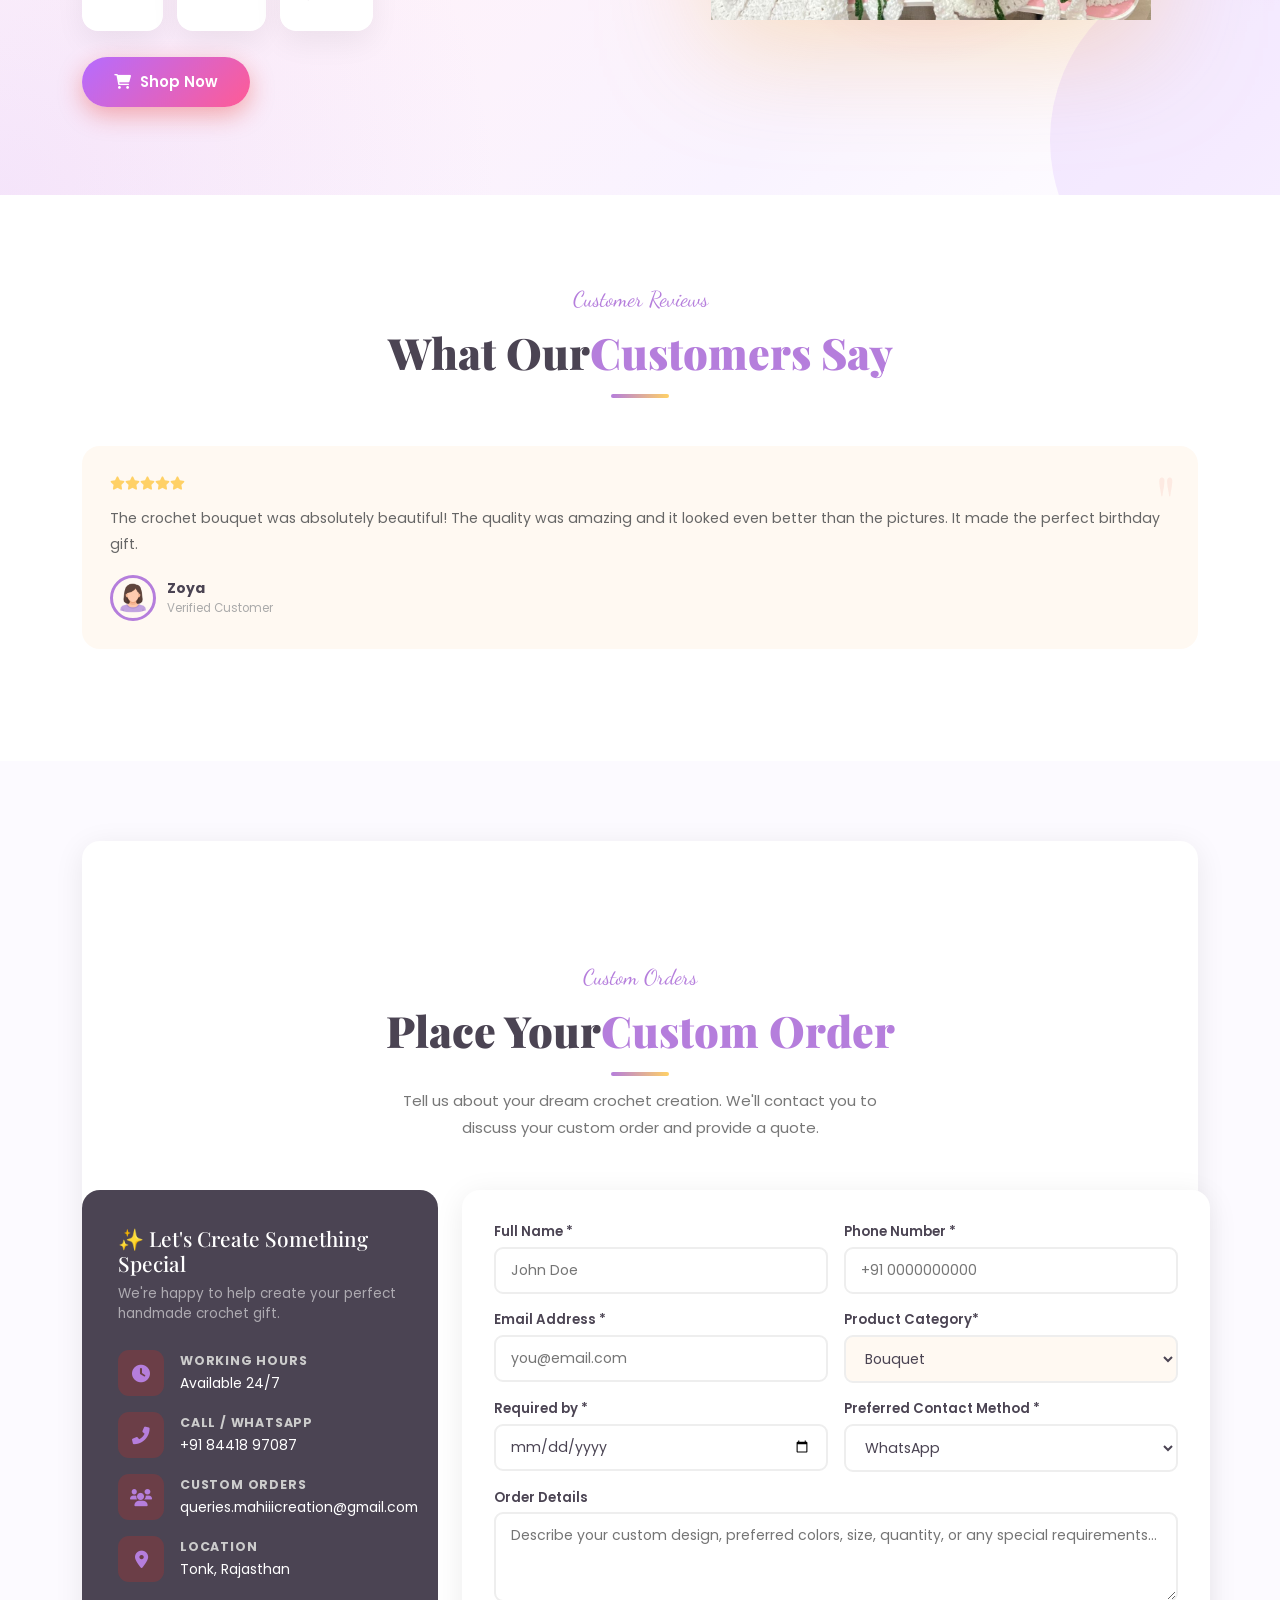
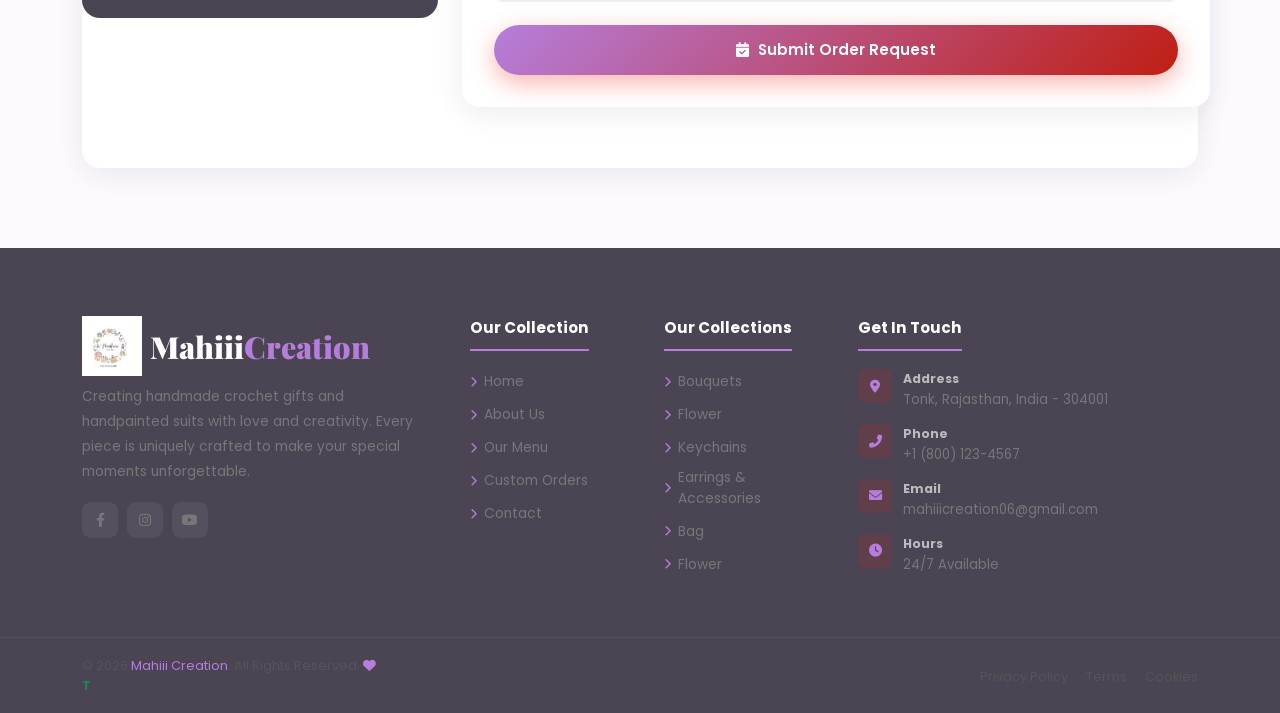
==== commit a077965a: "fixes" ====
--- a/index.html
+++ b/index.html
@@ -335,254 +335,30 @@
       </div>
    </section>
    <!-- ============================================================
-         MENU � FIX 3 (filter works) + FIX 4 (plus opens popup)
+         OUR POPULAR PRODUCTS
          ============================================================ -->
-   <section id="menu">
-      <div class="container">
-         <div class="text-center mb-5" data-aos="fade-up">
-            <span class="slbl">Best Sellers</span>
-            <h2 class="stitle">Our Handmade <span>Creations</span></h2>
+   <section id="popular-products" class="py-5">
+
+      <div class="container">
+
+         <div class="text-center mb-5">
+            <span class="slbl">Our Collection</span>
+            <h2 class="stitle">
+               Our <span>Popular Products</span>
+            </h2>
             <div class="sline"></div>
-         </div>
-         <!-- FIX 3 � filter buttons -->
-         <div class="text-center mb-4" data-aos="fade-up">
-            <button class="filtbtn active" data-f="all">All</button>
-            <button class="filtbtn" data-f="burgers">Bouquets</button>
-            <button class="filtbtn" data-f="pizza">Flowers</button>
-            <button class="filtbtn" data-f="chicken">Keychains</button>
-            <button class="filtbtn" data-f="wraps">Bags</button>
-            <button class="filtbtn" data-f="desserts">Gift Sets</button>
-            <button class="filtbtn" data-f="pasta">Plushies</button>
-         </div>
-         <div class="row g-4" id="mgrid">
-            <!-- CARD 1: Burgers -->
-            <div class="col-sm-6 col-lg-4 mwrap" data-c="burgers" data-aos="fade-up">
-               <div class="mcard" data-img="img/banner.jpeg" data-title="Classic Rose Bouquets" data-cat="Bouquet"
-                  data-price="₹799" data-old="₹999" data-rating="4.9" data-reviews="128" data-cal="100% Handmade"
-                  data-time="4-6 Days" data-desc="Beautiful handmade crochet rose bouquet, carefully crafted with premium yarn for
-                        birthdays, anniversaries, and &amp; special occasions." data-tags="Handmade,Bestseller,Gift">
-                  <div class="mimg">
-                     <img src="img/banner.jpeg" alt="Smash Burger" />
-                     <div class="mbdg hot"><i class="fas fa-star"></i> Best Seller</div>
-                     <div class="mhrt"><i class="far fa-heart"></i></div>
-                  </div>
-                  <div class="mbody">
-                     <div class="mcat">Bouquets</div>
-                     <div class="mtit">Classic Rose Bouquets</div>
-                     <div class="mdesc">Beautiful handmade crochet rose bouquet, carefully crafted with premium yarn for
-                        birthdays, anniversaries, and &amp; special occasions.
-                     </div>
-                     <div class="mfoot">
-                        <div>
-                           <div class="mprice">₹799<small>₹999</small></div>
-                           <div class="mstars"><i class="fas fa-star"></i> <span
-                                 style="color:#bbb;font-size:.7rem;">(128)</span></div>
-                        </div>
-                        <button class="madd" title="View Details"><i class="fas fa-plus"></i></button>
-                     </div>
-                  </div>
-               </div>
-            </div>
-            <!-- CARD 2: Pizza -->
-            <div class="col-sm-6 col-lg-4 mwrap" data-c="flower" data-aos="fade-up" data-aos-delay="80">
-               <div class="mcard" data-img="img/category/sunflower-pot.jpeg" data-title="Crochet Sunflower Pot"
-                  data-cat="Flower" data-price="₹499" data-old="₹599" data-rating="4.8" data-reviews="95"
-                  data-cal="100% Handmade" data-time="3-5 Days"
-                  data-desc="A charming handmade crochet sunflower pot crafted with premium yarn. A beautiful decorative piece and a thoughtful gift for birthdays, housewarmings, teachers, and loved ones."
-                  data-tags="Handmade,Sunflower,Gift">
-
-                  <div class="mimg">
-                     <img src="img/category/sunflower-pot.jpeg" alt="Crochet Sunflower Pot" />
-                     <div class="mbdg new"><i class="fas fa-star"></i> New Arrival</div>
-                     <div class="mhrt"><i class="far fa-heart"></i></div>
-                  </div>
-
-                  <div class="mbody">
-                     <div class="mcat">Flower</div>
-                     <div class="mtit">Crochet Sunflower Pot</div>
-
-                     <div class="mdesc">
-                        Handmade crochet sunflower pot, perfect for home décor, office desks, birthdays, and gifting.
-                     </div>
-
-                     <div class="mfoot">
-                        <div>
-                           <div class="mprice">₹499 <small>₹599</small></div>
-                           <div class="mstars">
-                              <i class="fas fa-star"></i>
-                              <span style="color:#bbb;font-size:.7rem;">(95)</span>
-                           </div>
-                        </div>
-
-                        <button class="madd" title="View Details">
-                           <i class="fas fa-plus"></i>
-                        </button>
-                     </div>
-                  </div>
-
-               </div>
-            </div>
-            <!-- CARD 3: Chicken -->
-            <div class="col-sm-6 col-lg-4 mwrap" data-c="keychains" data-aos="fade-up" data-aos-delay="160">
-               <div class="mcard" data-img="img/category/key-charm.jpeg" data-title="Crochet Keychain"
-                  data-cat="Keychains" data-price="₹249" data-old="₹499" data-rating="5.0" data-reviews="210"
-                  data-cal="100% Handmade" data-time="2-4 Days"
-                  data-desc="Cute handmade crochet keychains available in different colors and custom designs. Perfect for return gifts, birthdays, and everyday use."
-                  data-tags="Handmade,Custom,Gift">
-
-                  <div class="mimg">
-                     <img src="img/category/key-charm.jpeg" alt="Crochet Keychain" />
-                     <div class="mbdg hot"><i class="fas fa-star"></i> Best Seller</div>
-                     <div class="mhrt"><i class="far fa-heart"></i></div>
-                  </div>
-
-                  <div class="mbody">
-                     <div class="mcat">Keychains</div>
-                     <div class="mtit">Crochet Keychain</div>
-
-                     <div class="mdesc">
-                        Cute handmade crochet keychains available in different colors and custom designs.
-                     </div>
-
-                     <div class="mfoot">
-                        <div>
-                           <div class="mprice">₹249 <small>₹499</small></div>
-                           <div class="mstars">
-                              <i class="fas fa-star"></i>
-                              <span style="color:#bbb;font-size:.7rem;">(210)</span>
-                           </div>
-                        </div>
-
-                        <button class="madd" title="View Details">
-                           <i class="fas fa-plus"></i>
-                        </button>
-                     </div>
-                  </div>
-               </div>
-            </div>
-            <!-- CARD 4: Wraps -->
-            <div class="col-sm-6 col-lg-4 mwrap" data-c="bags" data-aos="fade-up">
-               <div class="mcard" data-img="img/category/tote-bag.jpeg" data-title="Crochet Tote Bag" data-cat="Bags"
-                  data-price="₹899" data-old="₹1099" data-rating="4.8" data-reviews="74" data-cal="100% Handmade"
-                  data-time="5-7 Days"
-                  data-desc="Stylish handmade crochet tote bag crafted with premium yarn. Lightweight, durable, and perfect for everyday use."
-                  data-tags="Hansdmade,Bag,Trending">
-
-                  <div class="mimg">
-                     <img src="img/category/tote-bag.jpeg" alt="Crochet Tote Bag" />
-                     <div class="mhrt"><i class="far fa-heart"></i></div>
-                  </div>
-
-                  <div class="mbody">
-                     <div class="mcat">Bags</div>
-                     <div class="mtit">Crochet Tote Bag</div>
-
-                     <div class="mdesc">
-                        Stylish handcrafted crochet bag made for everyday use and gifting.
-                     </div>
-
-                     <div class="mfoot">
-                        <div>
-                           <div class="mprice">₹899 <small>₹1099</small></div>
-                           <div class="mstars">
-                              <i class="fas fa-star"></i>
-                              <span style="color:#bbb;font-size:.7rem;">(74)</span>
-                           </div>
-                        </div>
-
-                        <button class="madd" title="View Details">
-                           <i class="fas fa-plus"></i>
-                        </button>
-                     </div>
-                  </div>
-               </div>
-            </div>
-            <!-- CARD 5: Desserts -->
-            <div class="col-sm-6 col-lg-4 mwrap" data-c="giftsets" data-aos="fade-up" data-aos-delay="80">
-               <div class="mcard" data-img="img/category/crochet gift.jpeg" data-title="Custom Crochet Gift Set"
-                  data-cat="Gift Sets" data-price="₹699" data-old="₹899" data-rating="4.9" data-reviews="56"
-                  data-cal="100% Handmade" data-time="4-6 Days"
-                  data-desc="Beautiful handmade crochet gift set customized for birthdays, anniversaries, baby showers, and special occasions."
-                  data-tags="Custom,Gift,Handmade">
-
-                  <div class="mimg">
-                     <img src="img/category/crochet-gift.jpeg" alt="Custom Crochet Gift Set" />
-                     <div class="mbdg new"><i class="fas fa-star"></i> New Arrival</div>
-                     <div class="mhrt"><i class="far fa-heart"></i></div>
-                  </div>
-
-                  <div class="mbody">
-                     <div class="mcat">Gift Sets</div>
-                     <div class="mtit">Custom Crochet Gift Set</div>
-
-                     <div class="mdesc">
-                        A beautifully arranged crochet gift set perfect for birthdays, anniversaries, and special
-                        occasions.
-                     </div>
-
-                     <div class="mfoot">
-                        <div>
-                           <div class="mprice">₹699 <small>₹899</small></div>
-                           <div class="mstars">
-                              <i class="fas fa-star"></i>
-                              <span style="color:#bbb;font-size:.7rem;">(56)</span>
-                           </div>
-                        </div>
-
-                        <button class="madd" title="View Details">
-                           <i class="fas fa-plus"></i>
-                        </button>
-                     </div>
-                  </div>
-               </div>
-            </div>
-            <!-- CARD 6: Pasta -->
-            <div class="col-sm-6 col-lg-4 mwrap" data-c="wearables" data-aos="fade-up" data-aos-delay="160">
-               <div class="mcard" data-img="img/menu/women cardigan.jpeg" data-title="Women's Crochet Cardigan"
-                  data-cat="Wearables" data-price="₹1899" data-old="₹2299" data-rating="4.9" data-reviews="88"
-                  data-cal="100% Handmade" data-time="7-10 Days"
-                  data-desc="Elegant handmade crochet cardigan designed for comfort and style. A timeless piece for every wardrobe."
-                  data-tags="Handmade,Fashion,Premium">
-
-                  <div class="mimg">
-                     <img src="img/menu/women cardigan.jpeg" alt="Women's Crochet Cardigan" />
-                     <div class="mbdg hot">Featured</div>
-                     <div class="mhrt"><i class="far fa-heart"></i></div>
-                  </div>
-
-                  <div class="mbody">
-                     <div class="mcat">Wearables</div>
-                     <div class="mtit">Women's Crochet Cardigan</div>
-
-                     <div class="mdesc">
-                        Soft handmade crochet cardigan designed for women with premium quality yarn.
-                     </div>
-
-                     <div class="mfoot">
-                        <div>
-                           <div class="mprice">₹1899 <small>₹2299</small></div>
-                           <div class="mstars">
-                              <i class="fas fa-star"></i>
-                              <span style="color:#bbb;font-size:.7rem;">(88)</span>
-                           </div>
-                        </div>
-
-                        <button class="madd" title="View Details">
-                           <i class="fas fa-plus"></i>
-                        </button>
-                     </div>
-                  </div>
-               </div>
-            </div>
-         </div>
-         <!-- end #mgrid -->
-         <div class="text-center mt-5"><a href="#category" class="btn-red"><i class="fas fa-th-large"></i>View All
-               Products</a>
-         </div>
-      </div>
+            <p class="sdesc">
+               Explore our most loved handmade crochet creations.
+            </p>
+         </div>
+
+         <div class="row g-4" id="popularProductsContainer">
+            <!-- JS Automatically -->
+         </div>
+
+      </div>
+
    </section>
-
-
    <!-- ============================================================
          FIX 4 � MENU DETAIL POPUP MODAL
          ============================================================ -->
@@ -646,7 +422,8 @@
             <div class="col-lg-6" data-aos="fade-right">
                <div class="sptag"><i class="fas fa-bolt me-1"></i>Limited Edition Collection</div>
                <h2 class="sptitle">Get 20% Off<br />Our Bestselling<br /><span>Rose</span> Beg</h2>
-               <p class="spdesc">Celebrate your special moments with our handcrafted crochet bouquets. Beautifully made
+               <p class="spdesc">Celebrate your special moments with our handcrafted crochet bouquets. Beautifully
+                  made
                   with love, perfect for birthdays, anniversaries, and heartfelt gifts..</p>
                <div class="cdwrap">
                   <div class="cditem"><span class="cdnum" id="cdH">08</span><span class="cdlbl">Hours</span></div>
@@ -796,7 +573,8 @@
                      <div class="tesq">"</div>
                      <div class="tess"><i class="fas fa-star"></i><i class="fas fa-star"></i><i
                            class="fas fa-star"></i><i class="fas fa-star"></i><i class="fas fa-star"></i></div>
-                     <p class="testxt">The handpainted suit was exactly how I imagined it. Every detail was beautifully
+                     <p class="testxt">The handpainted suit was exactly how I imagined it. Every detail was
+                        beautifully
                         done and everyone complimented it. Thank you so much!</p>
                      <div class="tesauth">
                         <img src="img/testimonial.png" alt="" />
@@ -866,7 +644,8 @@
                            </div>
                            <div><strong
                                  style="display:block;color:#ccc;font-size:.78rem;text-transform:uppercase;letter-spacing:.8px;">Call
-                                 / WhatsApp</strong><span style="color:#fff;font-size:.87rem;">+91 84418 97087 </span>
+                                 / WhatsApp</strong><span style="color:#fff;font-size:.87rem;">+91 84418 97087
+                              </span>
                            </div>
                         </div>
                         <div class="d-flex align-items-center gap-3">
--- a/css/style.css
+++ b/css/style.css
@@ -3210,4 +3210,37 @@
     font-weight: 600;
   }
 
+}
+
+
+#popular-products .mcard {
+
+  height: 100%;
+
+}
+
+#popular-products .mimg {
+
+  height: 260px;
+
+  overflow: hidden;
+
+}
+
+#popular-products .mimg img {
+
+  width: 100%;
+
+  height: 100%;
+
+  object-fit: cover;
+
+  transition: .4s;
+
+}
+
+#popular-products .mcard:hover img {
+
+  transform: scale(1.06);
+
 }
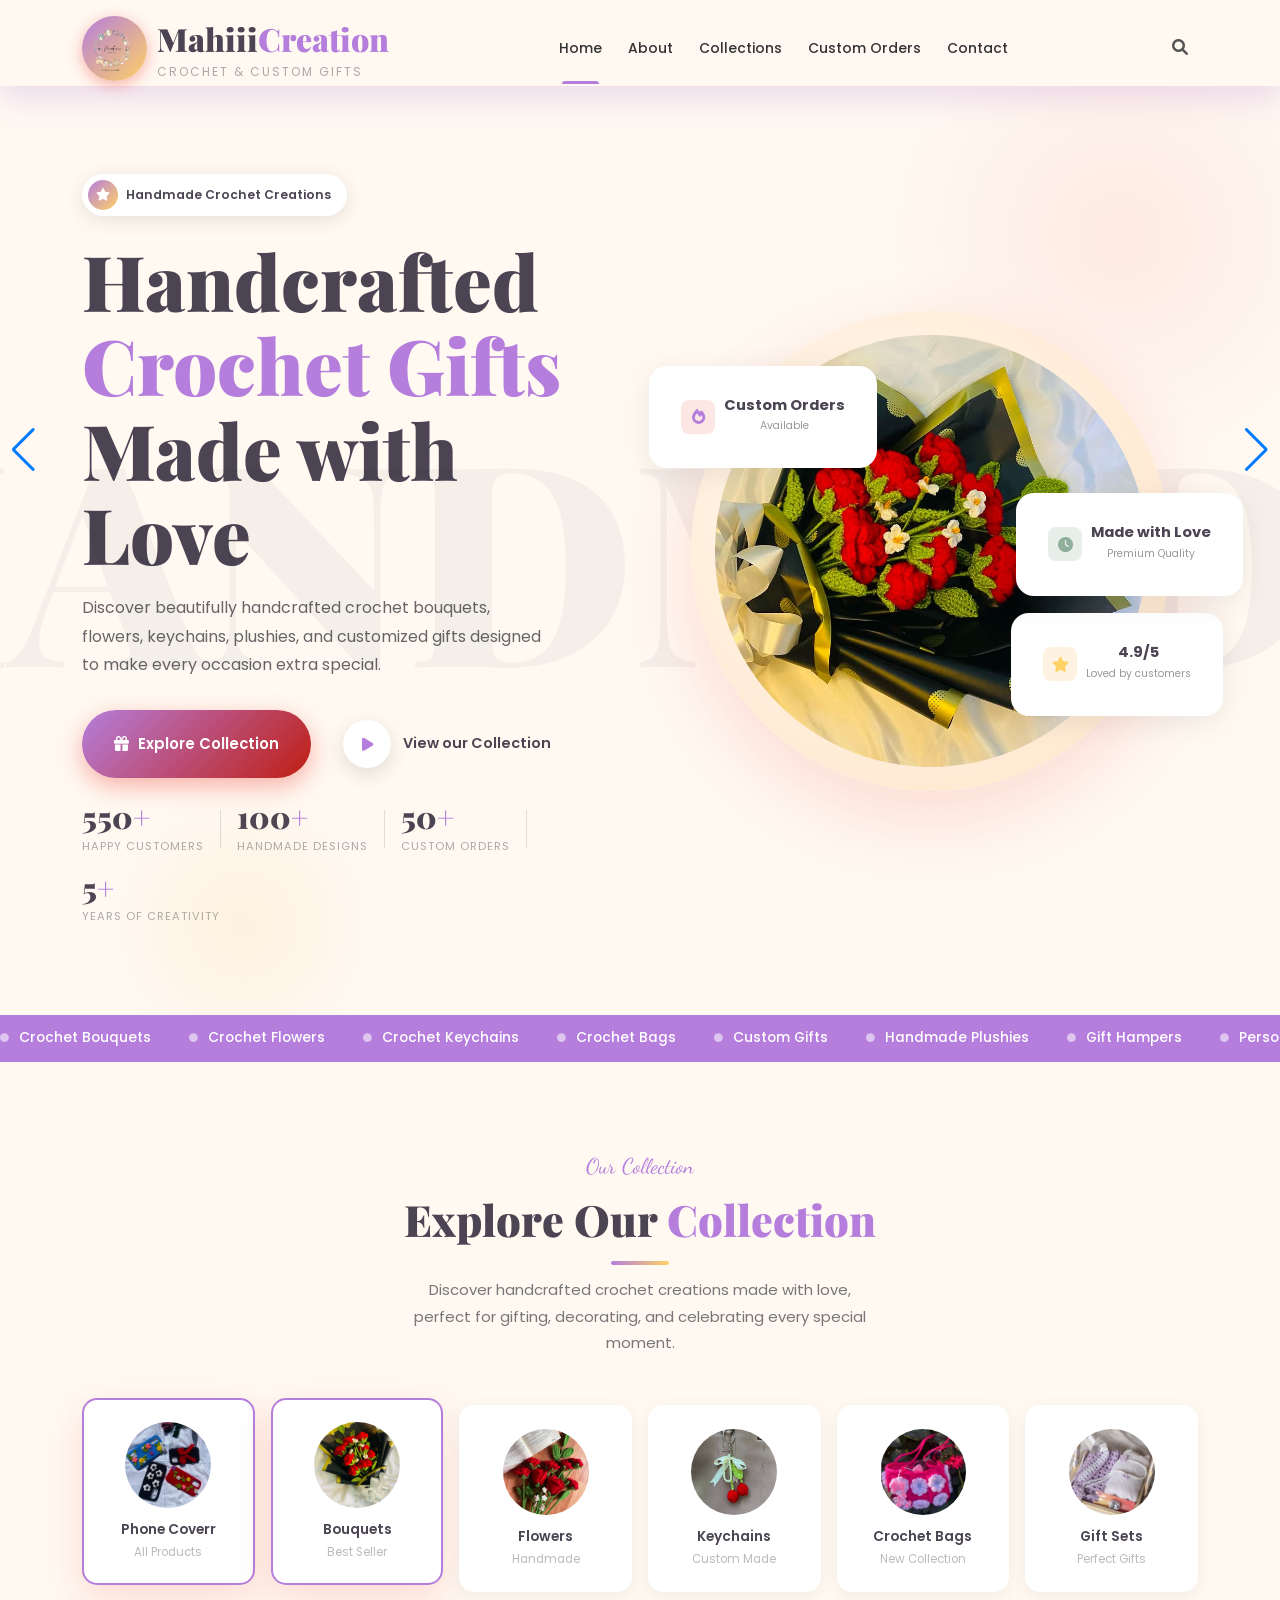
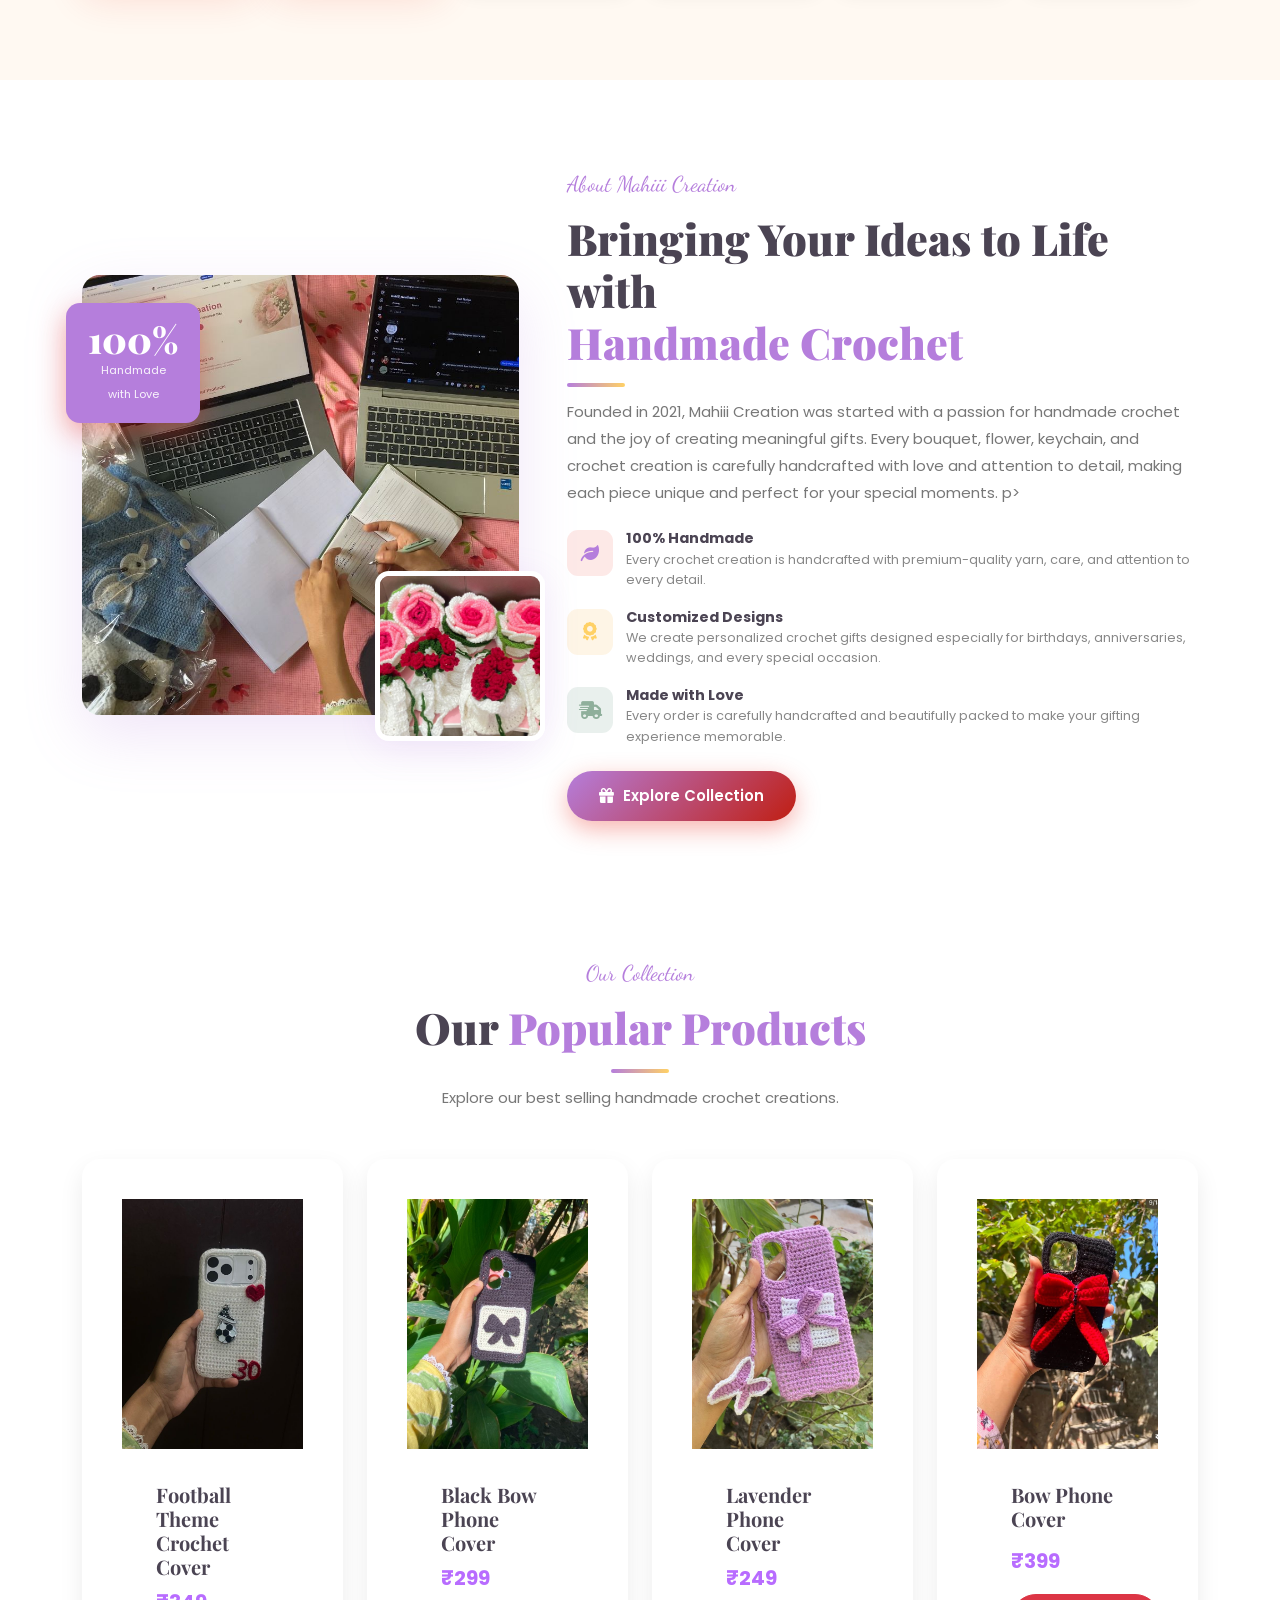
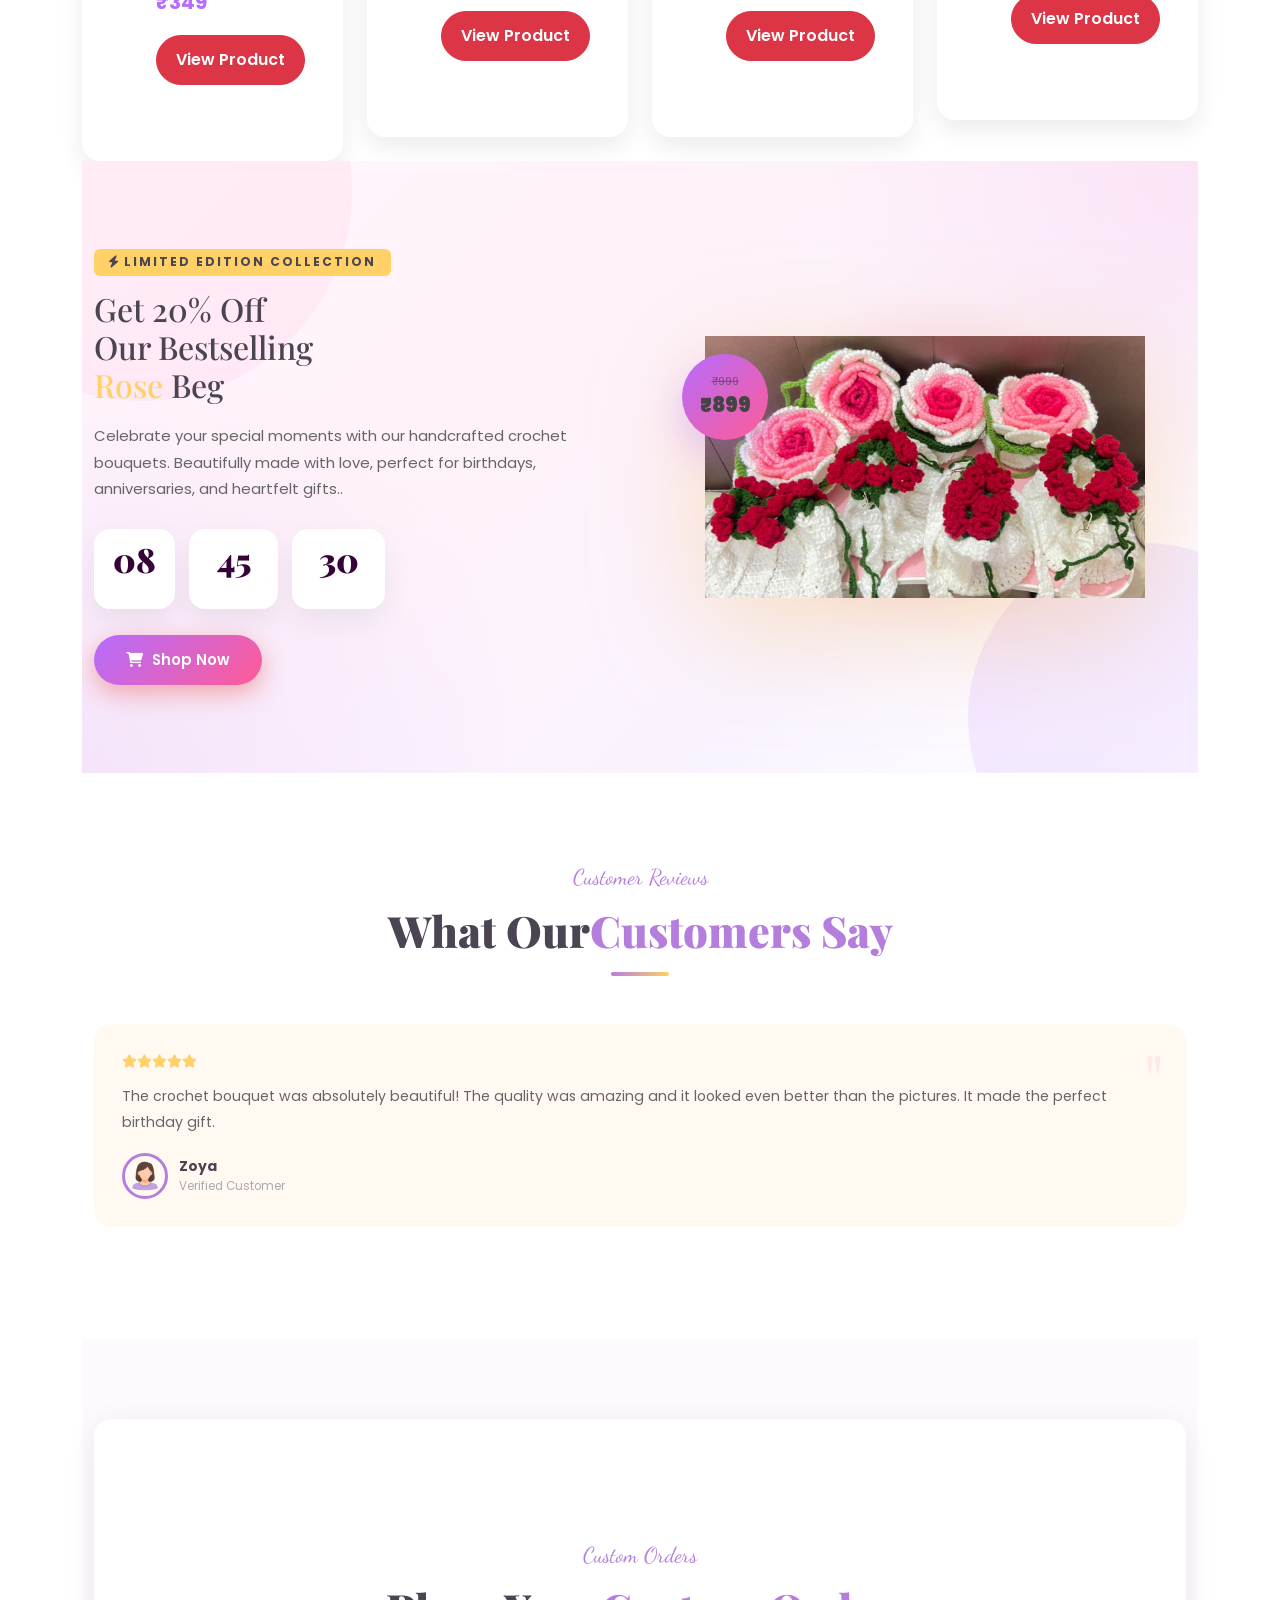
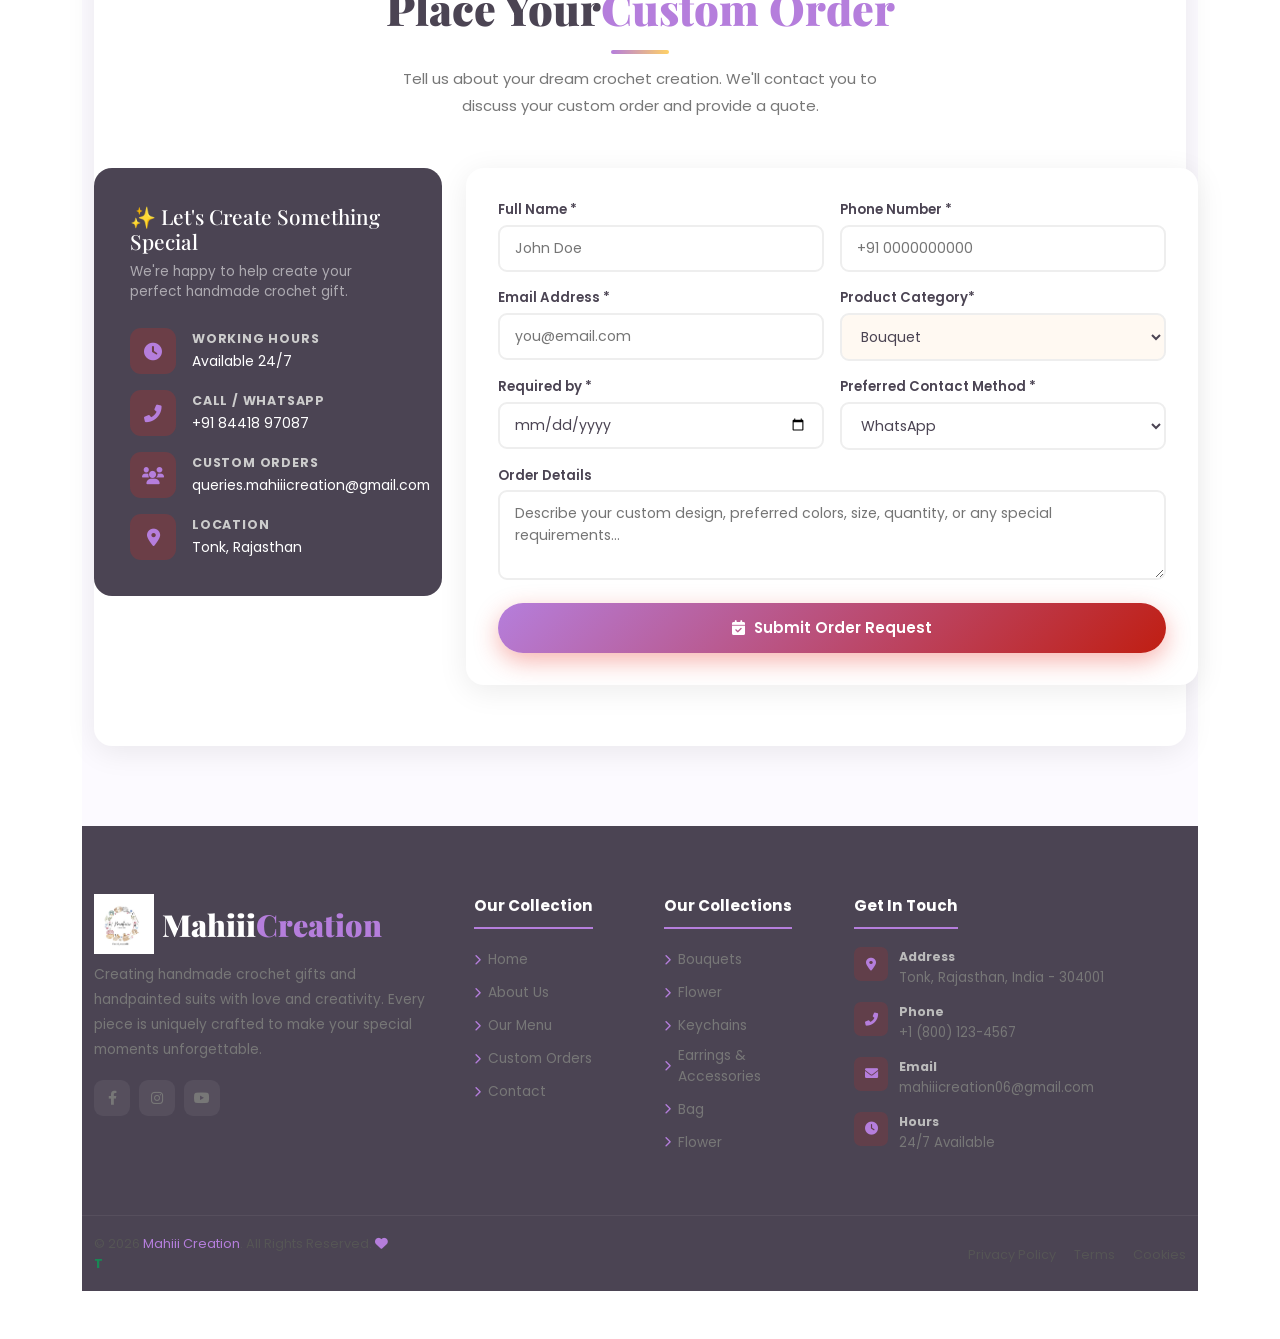
==== commit 3d514cb0: "improve product details page" ====
--- a/index.html
+++ b/index.html
@@ -17,7 +17,7 @@
    <!-- AOS Animate on Scroll -->
    <link href="css/aos.css" rel="stylesheet" />
    <!-- Swiper -->
-   <link href="css/swiper-bundle.min.css" rel="stylesheet" />
+   <link rel="stylesheet" href="https://cdn.jsdelivr.net/npm/swiper@11/swiper-bundle.min.css" />
    <!-- all min css -->
    <link rel="stylesheet" href="css/all.min.css" />
    <!-- magnific CSS -->
@@ -337,124 +337,173 @@
    <!-- ============================================================
          OUR POPULAR PRODUCTS
          ============================================================ -->
-   <section id="popular-products" class="py-5">
+   <section class="popular-products py-5">
 
       <div class="container">
 
          <div class="text-center mb-5">
+
             <span class="slbl">Our Collection</span>
+
             <h2 class="stitle">
                Our <span>Popular Products</span>
             </h2>
+
             <div class="sline"></div>
+
             <p class="sdesc">
-               Explore our most loved handmade crochet creations.
+               Explore our best selling handmade crochet creations.
             </p>
-         </div>
-
-         <div class="row g-4" id="popularProductsContainer">
-            <!-- JS Automatically -->
-         </div>
-
-      </div>
-
-   </section>
-   <!-- ============================================================
+
+         </div>
+         <div class="row g-4">
+
+            <div class="col-lg-3 col-md-6">
+               <div class="product-card">
+                  <img src="img/phone-cover/1.jpeg" alt="">
+                  <div class="p-3">
+                     <h5>Football Theme Crochet Cover</h5>
+                     <p>₹349</p>
+                     <a href="product.html?id=1" class="btn btn-danger w-100">View Product</a>
+                  </div>
+               </div>
+            </div>
+
+            <div class="col-lg-3 col-md-6">
+               <div class="product-card">
+                  <img src="img/phone-cover/2.jpeg" alt="">
+                  <div class="p-3">
+                     <h5>Black Bow Phone Cover</h5>
+                     <p>₹299</p>
+                     <a href="product.html?id=2" class="btn btn-danger w-100">View Product</a>
+                  </div>
+               </div>
+            </div>
+
+            <div class="col-lg-3 col-md-6">
+               <div class="product-card">
+                  <img src="img/phone-cover/7.jpeg" alt="">
+                  <div class="p-3">
+                     <h5>Lavender Phone Cover</h5>
+                     <p>₹249</p>
+                     <a href="product.html?id=7" class="btn btn-danger w-100">View Product</a>
+                  </div>
+               </div>
+            </div>
+
+            <div class="col-lg-3 col-md-6">
+               <div class="product-card">
+                  <img src="img/phone-cover/3.jpeg" alt="">
+                  <div class=" p-3">
+                     <h5> Bow Phone Cover</h5>
+                     <p>₹399</p>
+                     <a href="product.html?id=3" class="btn btn-danger w-100">View Product</a>
+                  </div>
+               </div>
+            </div>
+            <div class="swiper-button-prev"></div>
+            <div class="swiper-button-next"></div>
+            <div class="swiper-pagination"></div>
+         </div>
+         <!-- ============================================================ 
          FIX 4 � MENU DETAIL POPUP MODAL
          ============================================================ -->
 
-   <div id="menuPop">
-      <div class="mpbox">
-
-         <button class="mpclose" id="mpClose">
-            <i class="fas fa-times"></i>
-         </button>
-
-         <div class="mpimg">
-            <img id="mpImg" src="" alt="">
-         </div>
-
-         <div class="mpbody">
-
-            <div id="mpCat"></div>
-            <div id="mpTitle"></div>
-            <div id="mpStars"></div>
-            <div id="mpDesc"></div>
-            <div id="mpPrice"></div>
-
-            <div class="mpmeta" id="mpMeta"></div>
-
-            <div class="mpqty">
-               <button class="mpqbtn" id="mpMinus">−</button>
-               <span class="mpqnum" id="mpQnum">1</span>
-               <button class="mpqbtn" id="mpPlus">+</button>
-               <span style="margin-left:10px;">Quantity</span>
-            </div>
-
-            <div class="mpshipping">
-               🚚 Shipping: ₹80 (Free above ₹1499)
-            </div>
-
-            <div class="mpdelivery">
-               ⏳ Delivery: 4–6 Days
-            </div>
-
-            <div class="mpnote">
-               <label>Customization (Optional)</label>
-               <textarea id="customNote" placeholder="Example: Pink flowers, gift packing, add name etc."></textarea>
-            </div>
-
-            <div class="mptags" id="mpTags"></div>
-
-            <button class="mpaddcart" id="whatsappOrder">
-               <i class="fab fa-whatsapp"></i> Order on WhatsApp
-            </button>
-
-         </div>
-      </div>
-   </div>
-
-   <!-- SPECIAL OFFER -->
-   <section id="special">
-      <div class="spbg"></div>
-      <div class="container" style="position:relative;z-index:2;">
-         <div class="row align-items-center g-5">
-            <div class="col-lg-6" data-aos="fade-right">
-               <div class="sptag"><i class="fas fa-bolt me-1"></i>Limited Edition Collection</div>
-               <h2 class="sptitle">Get 20% Off<br />Our Bestselling<br /><span>Rose</span> Beg</h2>
-               <p class="spdesc">Celebrate your special moments with our handcrafted crochet bouquets. Beautifully
-                  made
-                  with love, perfect for birthdays, anniversaries, and heartfelt gifts..</p>
-               <div class="cdwrap">
-                  <div class="cditem"><span class="cdnum" id="cdH">08</span><span class="cdlbl">Hours</span></div>
-                  <div class="cditem"><span class="cdnum" id="cdM">45</span><span class="cdlbl">Minutes</span></div>
-                  <div class="cditem"><span class="cdnum" id="cdS">30</span><span class="cdlbl">Seconds</span></div>
-               </div>
-               <a href="#category" class="btn-red"><i class="fas fa-shopping-cart"></i>Shop Now</a>
-            </div>
-            <div class="col-lg-6" data-aos="fade-left">
-               <div class="spimgw">
-                  <div class="spglow"></div>
-                  <div class="sppbdg"><span class="old">₹999</span><span class="np">₹899</span></div>
-                  <img src="img/About2.jpeg" alt="Special " />
-               </div>
-            </div>
-         </div>
-      </div>
-   </section>
-
-
-
-
-   <!-- ============================================================
+         <div id="menuPop">
+            <div class="mpbox">
+
+               <button class="mpclose" id="mpClose">
+                  <i class="fas fa-times"></i>
+               </button>
+
+               <div class="mpimg">
+                  <img id="mpImg" src="" alt="">
+               </div>
+
+               <div class="mpbody">
+
+                  <div id="mpCat"></div>
+                  <div id="mpTitle"></div>
+                  <div id="mpStars"></div>
+                  <div id="mpDesc"></div>
+                  <div id="mpPrice"></div>
+
+                  <div class="mpmeta" id="mpMeta"></div>
+
+                  <div class="mpqty">
+                     <button class="mpqbtn" id="mpMinus">−</button>
+                     <span class="mpqnum" id="mpQnum">1</span>
+                     <button class="mpqbtn" id="mpPlus">+</button>
+                     <span style="margin-left:10px;">Quantity</span>
+                  </div>
+
+                  <div class="mpshipping">
+                     🚚 Shipping: ₹80 (Free above ₹1499)
+                  </div>
+
+                  <div class="mpdelivery">
+                     ⏳ Delivery: 4–6 Days
+                  </div>
+
+                  <div class="mpnote">
+                     <label>Customization (Optional)</label>
+                     <textarea id="customNote"
+                        placeholder="Example: Pink flowers, gift packing, add name etc."></textarea>
+                  </div>
+
+                  <div class="mptags" id="mpTags"></div>
+
+                  <button class="mpaddcart" id="whatsappOrder">
+                     <i class="fab fa-whatsapp"></i> Order on WhatsApp
+                  </button>
+
+               </div>
+            </div>
+         </div>
+
+         <!-- SPECIAL OFFER -->
+         <section id="special">
+            <div class="spbg"></div>
+            <div class="container" style="position:relative;z-index:2;">
+               <div class="row align-items-center g-5">
+                  <div class="col-lg-6" data-aos="fade-right">
+                     <div class="sptag"><i class="fas fa-bolt me-1"></i>Limited Edition Collection</div>
+                     <h2 class="sptitle">Get 20% Off<br />Our Bestselling<br /><span>Rose</span> Beg</h2>
+                     <p class="spdesc">Celebrate your special moments with our handcrafted crochet bouquets. Beautifully
+                        made
+                        with love, perfect for birthdays, anniversaries, and heartfelt gifts..</p>
+                     <div class="cdwrap">
+                        <div class="cditem"><span class="cdnum" id="cdH">08</span><span class="cdlbl">Hours</span></div>
+                        <div class="cditem"><span class="cdnum" id="cdM">45</span><span class="cdlbl">Minutes</span>
+                        </div>
+                        <div class="cditem"><span class="cdnum" id="cdS">30</span><span class="cdlbl">Seconds</span>
+                        </div>
+                     </div>
+                     <a href="#category" class="btn-red"><i class="fas fa-shopping-cart"></i>Shop Now</a>
+                  </div>
+                  <div class="col-lg-6" data-aos="fade-left">
+                     <div class="spimgw">
+                        <div class="spglow"></div>
+                        <div class="sppbdg"><span class="old">₹999</span><span class="np">₹899</span></div>
+                        <img src="img/About2.jpeg" alt="Special " />
+                     </div>
+                  </div>
+               </div>
+            </div>
+         </section>
+
+
+
+
+         <!-- ============================================================
          HISTORY � FIX 8 (alternating left/right text)
          ============================================================ -->
 
 
 
 
-   <!-- CHEFS -->
-   <!-- <section id="chefs">
+         <!-- CHEFS -->
+         <!-- <section id="chefs">
       <div class="container">
          <div class="text-center mb-5" data-aos="fade-up">
             <span class="slbl">The Culinary Team</span>
@@ -523,221 +572,225 @@
    </section> -->
 
 
-   <!-- HOURS -->
-
-
-   <!-- TESTIMONIALS -->
-   <section id="testimonials">
-      <div class="container">
-         <div class="text-center mb-5" data-aos="fade-up">
-            <span class="slbl">Customer Reviews</span>
-            <h2 class="stitle">What Our<span>Customers Say</span></h2>
-            <div class="sline"></div>
-         </div>
-         <div class="swiper tesSwiper" data-aos="fade-up">
-            <div class="swiper-wrapper">
-               <div class="swiper-slide">
-                  <div class="tescard">
-                     <div class="tesq">"</div>
-                     <div class="tess"><i class="fas fa-star"></i><i class="fas fa-star"></i><i
-                           class="fas fa-star"></i><i class="fas fa-star"></i><i class="fas fa-star"></i></div>
-                     <p class="testxt">The crochet bouquet was absolutely beautiful! The quality was amazing and it
-                        looked even better than the pictures. It made the perfect birthday gift.</p>
-                     <div class="tesauth">
-                        <img src="img/testimonial.png" alt="" />
-                        <div>
-                           <div class="tesnm">Zoya</div>
-                           <div class="tesrl"> Verified Customer</div>
-                        </div>
-                     </div>
-                  </div>
-               </div>
-               <div class="swiper-slide">
-                  <div class="tescard">
-                     <div class="tesq">"</div>
-                     <div class="tess"><i class="fas fa-star"></i><i class="fas fa-star"></i><i
-                           class="fas fa-star"></i><i class="fas fa-star"></i><i class="fas fa-star"></i></div>
-                     <p class="testxt">I ordered a customized crochet keychain and absolutely loved it. The finishing
-                        was neat, delivery was on time, and the seller was very friendly.</p>
-                     <div class="tesauth">
-                        <img src="img/testimonial.png" alt="" />
-                        <div>
-                           <div class="tesnm">Ruhi Ahmed</div>
-                           <div class="tesrl">Verified Buyer</div>
-                        </div>
-                     </div>
-                  </div>
-               </div>
-               <div class="swiper-slide">
-                  <div class="tescard">
-                     <div class="tesq">"</div>
-                     <div class="tess"><i class="fas fa-star"></i><i class="fas fa-star"></i><i
-                           class="fas fa-star"></i><i class="fas fa-star"></i><i class="fas fa-star"></i></div>
-                     <p class="testxt">The handpainted suit was exactly how I imagined it. Every detail was
-                        beautifully
-                        done and everyone complimented it. Thank you so much!</p>
-                     <div class="tesauth">
-                        <img src="img/testimonial.png" alt="" />
-                        <div>
-                           <div class="tesnm">Priya Sharma</div>
-                           <div class="tesrl"> Happy Customer</div>
-                        </div>
-                     </div>
-                  </div>
-               </div>
-               <div class="swiper-slide">
-                  <div class="tescard">
-                     <div class="tesq">"</div>
-                     <div class="tess"><i class="fas fa-star"></i><i class="fas fa-star"></i><i
-                           class="fas fa-star"></i><i class="fas fa-star"></i><i class="fas fa-star"></i></div>
-                     <p class="testxt">I ordered a crochet bouquet for my anniversary and my partner loved it. The
-                        packaging was beautiful and the product was made with great care.</p>
-                     <div class="tesauth">
-                        <img src="img/testimonial.png" alt="" />
-                        <div>
-                           <div class="tesnm">Ayesha</div>
-                           <div class="tesrl">Satisfied Customer</div>
-                        </div>
-                     </div>
-                  </div>
-               </div>
-            </div>
-            <div class="swiper-pagination mt-4" style="position:static;"></div>
-         </div>
-      </div>
-   </section>
-
-   <!-- RESERVATION FORM -->
-   <section id="reservation">
-      <div class="container">
-         <div class="reservation-card">
-            <div class="text-center mb-5" data-aos="fade-up">
-               <span class="slbl">Custom Orders</span>
-               <h2 class="stitle">Place Your<span>Custom Order</span></h2>
-               <div class="sline"></div>
-               <p class="sdesc mx-auto" style="max-width:480px;">Tell us about your dream crochet creation. We'll
-                  contact
-                  you to discuss your custom order and provide a quote.</p>
-            </div>
-            <div class="row g-4 align-items-start">
-               <div class="col-lg-4" data-aos="fade-right">
-                  <div style="background:var(--dark);border-radius:18px;padding:36px;">
-                     <h4 style="color:#fff;font-size:1.3rem;margin-bottom:8px;">✨ Let's Create Something Special</h4>
-                     <p style="color:rgba(255,255,255,.55);font-size:.85rem;margin-bottom:26px;">We're happy to help
-                        create
-                        your perfect handmade crochet gift.</p>
-                     <div class="d-flex flex-column gap-3">
-                        <div class="d-flex align-items-center gap-3">
-                           <div
-                              style="width:46px;height:46px;border-radius:11px;background:rgba(232,40,26,.2);display:flex;align-items:center;justify-content:center;color:var(--primary);font-size:1.1rem;flex-shrink:0;">
-                              <i class="fas fa-clock"></i>
-                           </div>
-                           <div><strong
-                                 style="display:block;color:#ccc;font-size:.78rem;text-transform:uppercase;letter-spacing:.8px;">Working
-                                 Hours</strong><span style="color:#fff;font-size:.87rem;">Available 24/7</span>
+         <!-- HOURS -->
+
+
+         <!-- TESTIMONIALS -->
+         <section id="testimonials">
+            <div class="container">
+               <div class="text-center mb-5" data-aos="fade-up">
+                  <span class="slbl">Customer Reviews</span>
+                  <h2 class="stitle">What Our<span>Customers Say</span></h2>
+                  <div class="sline"></div>
+               </div>
+               <div class="swiper tesSwiper" data-aos="fade-up">
+                  <div class="swiper-wrapper">
+                     <div class="swiper-slide">
+                        <div class="tescard">
+                           <div class="tesq">"</div>
+                           <div class="tess"><i class="fas fa-star"></i><i class="fas fa-star"></i><i
+                                 class="fas fa-star"></i><i class="fas fa-star"></i><i class="fas fa-star"></i></div>
+                           <p class="testxt">The crochet bouquet was absolutely beautiful! The quality was amazing and
+                              it
+                              looked even better than the pictures. It made the perfect birthday gift.</p>
+                           <div class="tesauth">
+                              <img src="img/testimonial.png" alt="" />
+                              <div>
+                                 <div class="tesnm">Zoya</div>
+                                 <div class="tesrl"> Verified Customer</div>
+                              </div>
                            </div>
                         </div>
-                        <div class="d-flex align-items-center gap-3">
-                           <div
-                              style="width:46px;height:46px;border-radius:11px;background:rgba(232,40,26,.2);display:flex;align-items:center;justify-content:center;color:var(--primary);font-size:1.1rem;flex-shrink:0;">
-                              <i class="fas fa-phone-alt"></i>
-                           </div>
-                           <div><strong
-                                 style="display:block;color:#ccc;font-size:.78rem;text-transform:uppercase;letter-spacing:.8px;">Call
-                                 / WhatsApp</strong><span style="color:#fff;font-size:.87rem;">+91 84418 97087
-                              </span>
+                     </div>
+                     <div class="swiper-slide">
+                        <div class="tescard">
+                           <div class="tesq">"</div>
+                           <div class="tess"><i class="fas fa-star"></i><i class="fas fa-star"></i><i
+                                 class="fas fa-star"></i><i class="fas fa-star"></i><i class="fas fa-star"></i></div>
+                           <p class="testxt">I ordered a customized crochet keychain and absolutely loved it. The
+                              finishing
+                              was neat, delivery was on time, and the seller was very friendly.</p>
+                           <div class="tesauth">
+                              <img src="img/testimonial.png" alt="" />
+                              <div>
+                                 <div class="tesnm">Ruhi Ahmed</div>
+                                 <div class="tesrl">Verified Buyer</div>
+                              </div>
                            </div>
                         </div>
-                        <div class="d-flex align-items-center gap-3">
-                           <div
-                              style="width:46px;height:46px;border-radius:11px;background:rgba(232,40,26,.2);display:flex;align-items:center;justify-content:center;color:var(--primary);font-size:1.1rem;flex-shrink:0;">
-                              <i class="fas fa-users"></i>
+                     </div>
+                     <div class="swiper-slide">
+                        <div class="tescard">
+                           <div class="tesq">"</div>
+                           <div class="tess"><i class="fas fa-star"></i><i class="fas fa-star"></i><i
+                                 class="fas fa-star"></i><i class="fas fa-star"></i><i class="fas fa-star"></i></div>
+                           <p class="testxt">The handpainted suit was exactly how I imagined it. Every detail was
+                              beautifully
+                              done and everyone complimented it. Thank you so much!</p>
+                           <div class="tesauth">
+                              <img src="img/testimonial.png" alt="" />
+                              <div>
+                                 <div class="tesnm">Priya Sharma</div>
+                                 <div class="tesrl"> Happy Customer</div>
+                              </div>
                            </div>
-                           <div><strong
-                                 style="display:block;color:#ccc;font-size:.78rem;text-transform:uppercase;letter-spacing:.8px;">Custom
-                                 Orders</strong><span
-                                 style="color:#fff;font-size:.87rem;">queries.mahiiicreation@gmail.com
-                              </span></div>
                         </div>
-                        <div class="d-flex align-items-center gap-3">
-                           <div
-                              style="width:46px;height:46px;border-radius:11px;background:rgba(232,40,26,.2);display:flex;align-items:center;justify-content:center;color:var(--primary);font-size:1.1rem;flex-shrink:0;">
-                              <i class="fas fa-map-marker-alt"></i>
+                     </div>
+                     <div class="swiper-slide">
+                        <div class="tescard">
+                           <div class="tesq">"</div>
+                           <div class="tess"><i class="fas fa-star"></i><i class="fas fa-star"></i><i
+                                 class="fas fa-star"></i><i class="fas fa-star"></i><i class="fas fa-star"></i></div>
+                           <p class="testxt">I ordered a crochet bouquet for my anniversary and my partner loved it. The
+                              packaging was beautiful and the product was made with great care.</p>
+                           <div class="tesauth">
+                              <img src="img/testimonial.png" alt="" />
+                              <div>
+                                 <div class="tesnm">Ayesha</div>
+                                 <div class="tesrl">Satisfied Customer</div>
+                              </div>
                            </div>
-                           <div><strong
-                                 style="display:block;color:#ccc;font-size:.78rem;text-transform:uppercase;letter-spacing:.8px;">Location</strong><span
-                                 style="color:#fff;font-size:.87rem;">Tonk, Rajasthan</span></div>
                         </div>
                      </div>
                   </div>
-               </div>
-               <div class="col-lg-8" data-aos="fade-left">
-                  <div class="fcard">
-                     <div class="row g-3">
-                        <div class="col-sm-6"><label class="flbl">Full Name *</label><input type="text" class="fctrl"
-                              id="name" placeholder="John Doe"> </div>
-
-                        <div class="col-sm-6"><label class="flbl">Phone Number *</label><input type="tel" class="fctrl"
-                              id="phone" placeholder="+91 0000000000" /></div>
-                        <div class="col-sm-6"><label class="flbl">Email Address *</label><input type="email"
-                              class="fctrl" id="email" placeholder="you@email.com" /></div>
-                        <div class="col-sm-6">
-                           <label class="flbl">Product Category*</label>
-                           <select class="fctrl" id="category">
-                              <option>Bouquet</option>
-                              <option>Flowers</option>
-                              <option>Plushies</option>
-                              <option>Muffler</option>
-                              <option>Phone Cover</option>
-                              <option>Paranda</option>
-                              <option>Hair Band</option>
-                              <option>Earrings</option>
-                              <option>Keychains</option>
-                              <option>Begs</option>
-                              <option>Plushies</option>
-                              <option>Accessories</option>
-                              <option>Others</option>
-                           </select>
+                  <div class="swiper-pagination mt-4" style="position:static;"></div>
+               </div>
+            </div>
+         </section>
+
+         <!-- RESERVATION FORM -->
+         <section id="reservation">
+            <div class="container">
+               <div class="reservation-card">
+                  <div class="text-center mb-5" data-aos="fade-up">
+                     <span class="slbl">Custom Orders</span>
+                     <h2 class="stitle">Place Your<span>Custom Order</span></h2>
+                     <div class="sline"></div>
+                     <p class="sdesc mx-auto" style="max-width:480px;">Tell us about your dream crochet creation. We'll
+                        contact
+                        you to discuss your custom order and provide a quote.</p>
+                  </div>
+                  <div class="row g-4 align-items-start">
+                     <div class="col-lg-4" data-aos="fade-right">
+                        <div style="background:var(--dark);border-radius:18px;padding:36px;">
+                           <h4 style="color:#fff;font-size:1.3rem;margin-bottom:8px;">✨ Let's Create Something Special
+                           </h4>
+                           <p style="color:rgba(255,255,255,.55);font-size:.85rem;margin-bottom:26px;">We're happy to
+                              help
+                              create
+                              your perfect handmade crochet gift.</p>
+                           <div class="d-flex flex-column gap-3">
+                              <div class="d-flex align-items-center gap-3">
+                                 <div
+                                    style="width:46px;height:46px;border-radius:11px;background:rgba(232,40,26,.2);display:flex;align-items:center;justify-content:center;color:var(--primary);font-size:1.1rem;flex-shrink:0;">
+                                    <i class="fas fa-clock"></i>
+                                 </div>
+                                 <div><strong
+                                       style="display:block;color:#ccc;font-size:.78rem;text-transform:uppercase;letter-spacing:.8px;">Working
+                                       Hours</strong><span style="color:#fff;font-size:.87rem;">Available 24/7</span>
+                                 </div>
+                              </div>
+                              <div class="d-flex align-items-center gap-3">
+                                 <div
+                                    style="width:46px;height:46px;border-radius:11px;background:rgba(232,40,26,.2);display:flex;align-items:center;justify-content:center;color:var(--primary);font-size:1.1rem;flex-shrink:0;">
+                                    <i class="fas fa-phone-alt"></i>
+                                 </div>
+                                 <div><strong
+                                       style="display:block;color:#ccc;font-size:.78rem;text-transform:uppercase;letter-spacing:.8px;">Call
+                                       / WhatsApp</strong><span style="color:#fff;font-size:.87rem;">+91 84418 97087
+                                    </span>
+                                 </div>
+                              </div>
+                              <div class="d-flex align-items-center gap-3">
+                                 <div
+                                    style="width:46px;height:46px;border-radius:11px;background:rgba(232,40,26,.2);display:flex;align-items:center;justify-content:center;color:var(--primary);font-size:1.1rem;flex-shrink:0;">
+                                    <i class="fas fa-users"></i>
+                                 </div>
+                                 <div><strong
+                                       style="display:block;color:#ccc;font-size:.78rem;text-transform:uppercase;letter-spacing:.8px;">Custom
+                                       Orders</strong><span
+                                       style="color:#fff;font-size:.87rem;">queries.mahiiicreation@gmail.com
+                                    </span></div>
+                              </div>
+                              <div class="d-flex align-items-center gap-3">
+                                 <div
+                                    style="width:46px;height:46px;border-radius:11px;background:rgba(232,40,26,.2);display:flex;align-items:center;justify-content:center;color:var(--primary);font-size:1.1rem;flex-shrink:0;">
+                                    <i class="fas fa-map-marker-alt"></i>
+                                 </div>
+                                 <div><strong
+                                       style="display:block;color:#ccc;font-size:.78rem;text-transform:uppercase;letter-spacing:.8px;">Location</strong><span
+                                       style="color:#fff;font-size:.87rem;">Tonk, Rajasthan</span></div>
+                              </div>
+                           </div>
                         </div>
-                        <div class="col-sm-6"><label class="flbl">Required by *</label><input type="date" class="fctrl"
-                              id="date" />
-                        </div>
-                        <div class="col-sm-6">
-                           <label class="flbl">Preferred Contact Method *</label>
-                           <select class="fctrl" id="contact">
-                              <option>WhatsApp</option>
-                              <option>Phone Call</option>
-                              <option>Email</option>
-                              <option>Instagram</option>
-                              <!-- <option>01:00 PM</option>
+                     </div>
+                     <div class="col-lg-8" data-aos="fade-left">
+                        <div class="fcard">
+                           <div class="row g-3">
+                              <div class="col-sm-6"><label class="flbl">Full Name *</label><input type="text"
+                                    class="fctrl" id="name" placeholder="John Doe"> </div>
+
+                              <div class="col-sm-6"><label class="flbl">Phone Number *</label><input type="tel"
+                                    class="fctrl" id="phone" placeholder="+91 0000000000" /></div>
+                              <div class="col-sm-6"><label class="flbl">Email Address *</label><input type="email"
+                                    class="fctrl" id="email" placeholder="you@email.com" /></div>
+                              <div class="col-sm-6">
+                                 <label class="flbl">Product Category*</label>
+                                 <select class="fctrl" id="category">
+                                    <option>Bouquet</option>
+                                    <option>Flowers</option>
+                                    <option>Plushies</option>
+                                    <option>Muffler</option>
+                                    <option>Phone Cover</option>
+                                    <option>Paranda</option>
+                                    <option>Hair Band</option>
+                                    <option>Earrings</option>
+                                    <option>Keychains</option>
+                                    <option>Begs</option>
+                                    <option>Plushies</option>
+                                    <option>Accessories</option>
+                                    <option>Others</option>
+                                 </select>
+                              </div>
+                              <div class="col-sm-6"><label class="flbl">Required by *</label><input type="date"
+                                    class="fctrl" id="date" />
+                              </div>
+                              <div class="col-sm-6">
+                                 <label class="flbl">Preferred Contact Method *</label>
+                                 <select class="fctrl" id="contact">
+                                    <option>WhatsApp</option>
+                                    <option>Phone Call</option>
+                                    <option>Email</option>
+                                    <option>Instagram</option>
+                                    <!-- <option>01:00 PM</option>
                            <option>02:00 PM</option>
                            <option>06:00 PM</option>
                            <option>07:00 PM</option>
                            <option>08:00 PM</option>
                            <option>09:00 PM</option>
                            <option>10:00 PM</option> -->
-                           </select>
+                                 </select>
+                              </div>
+                              <div class="col-12"><label class="flbl">Order Details</label><textarea class="fctrl"
+                                    id="message" rows="3"
+                                    placeholder="Describe your custom design, preferred colors, size, quantity, or any special requirements..."></textarea>
+                              </div>
+                              <div class="col-12"><button class="btn-red w-100 justify-content-center" id="resBtn"><i
+                                       class="fas fa-calendar-check"></i>Submit Order Request</button></div>
+                           </div>
+                           <div class="sucmsg" id="resOk">
+                              <i class="fas fa-check-circle"></i>
+                              <p>Thank you! Your custom order request has been received. We'll contact you soon.</p>
+                           </div>
                         </div>
-                        <div class="col-12"><label class="flbl">Order Details</label><textarea class="fctrl"
-                              id="message" rows="3"
-                              placeholder="Describe your custom design, preferred colors, size, quantity, or any special requirements..."></textarea>
-                        </div>
-                        <div class="col-12"><button class="btn-red w-100 justify-content-center" id="resBtn"><i
-                                 class="fas fa-calendar-check"></i>Submit Order Request</button></div>
-                     </div>
-                     <div class="sucmsg" id="resOk">
-                        <i class="fas fa-check-circle"></i>
-                        <p>Thank you! Your custom order request has been received. We'll contact you soon.</p>
-                     </div>
-                  </div>
-               </div>
-            </div>
-         </div>
-      </div>
-   </section>
-
-   <!-- BLOG -->
-   <!-- <section id="blog">
+                     </div>
+                  </div>
+               </div>
+            </div>
+         </section>
+
+         <!-- BLOG -->
+         <!-- <section id="blog">
       <div class="container">
          <div class="text-center mb-5" data-aos="fade-up">
             <span class="slbl">News &amp; Updates</span>
@@ -794,8 +847,8 @@
       </div>
    </section> -->
 
-   <!-- NEWSLETTER -->
-   <!-- <section id="newsletter">
+         <!-- NEWSLETTER -->
+         <!-- <section id="newsletter">
       <div class="nlbg"></div>
       <div class="container">
          <div class="nlw text-center" data-aos="zoom-in">
@@ -816,96 +869,99 @@
 
 
 
-   <!-- FOOTER -->
-   <footer>
-      <div class="container">
-         <div class="row g-5">
-            <div class="col-lg-4">
-               <div class="d-flex align-items-center">
-                  <img src="img/logo.jpeg" style="width:60px;" class="me-2">
-                  <div class="fnm">Mahiii<span>Creation</span></div>
-               </div>
-               <p class="fdesc">Creating handmade crochet gifts and handpainted suits with love and creativity. Every
-                  piece is uniquely crafted to make your special moments unforgettable.</p>
-               <div class="fsoc">
-                  <a href="#"><i class="fab fa-facebook-f"></i></a>
-                  <a href="#"><i class="fab fa-instagram"></i></a>
-                  <a href="#"><i class="fab fa-youtube"></i></a>
-
-               </div>
-            </div>
-            <div class="col-sm-6 col-lg-2">
-               <div class="ftit">Our Collection</div>
-               <ul class="flinks ps-0">
-                  <li><a href="#hero"><i class="fas fa-chevron-right"></i>Home</a></li>
-                  <li><a href="#about"><i class="fas fa-chevron-right"></i>About Us</a></li>
-                  <li><a href="#menu"><i class="fas fa-chevron-right"></i>Our Menu</a></li>
-                  <li><a href="#reservation"><i class="fas fa-chevron-right"></i>Custom Orders</a></li>
-                  <li><a href="#contact-section"><i class="fas fa-chevron-right"></i>Contact</a></li>
-               </ul>
-            </div>
-            <div class="col-sm-6 col-lg-2">
-               <div class="ftit">Our Collections</div>
-               <ul class="flinks ps-0">
-                  <li><a href="#menu"><i class="fas fa-chevron-right"></i>Bouquets</a></li>
-                  <li><a href="#menu"><i class="fas fa-chevron-right"></i>Flower</a></li>
-                  <li><a href="#menu"><i class="fas fa-chevron-right"></i>Keychains</a></li>
-                  <li><a href="#menu"><i class="fas fa-chevron-right"></i>Earrings &amp; Accessories</a></li>
-                  <li><a href="#menu"><i class="fas fa-chevron-right"></i>Bag</a></li>
-                  <li><a href="#menu"><i class="fas fa-chevron-right"></i>Flower</a></li>
-               </ul>
-            </div>
-            <div class="col-lg-4">
-               <div class="ftit">Get In Touch</div>
-               <div class="fci">
-                  <div class="fciico"><i class="fas fa-map-marker-alt"></i></div>
-                  <div class="fciinfo"><strong>Address</strong>Tonk, Rajasthan, India - 304001</div>
-               </div>
-               <div class="fci">
-                  <div class="fciico"><i class="fas fa-phone-alt"></i></div>
-                  <div class="fciinfo"><strong>Phone</strong>+1 (800) 123-4567</div>
-               </div>
-               <div class="fci">
-                  <div class="fciico"><i class="fas fa-envelope"></i></div>
-                  <div class="fciinfo"><strong>Email</strong>mahiiicreation06@gmail.com</div>
-               </div>
-               <div class="fci">
-                  <div class="fciico"><i class="fas fa-clock"></i></div>
-                  <div class="fciinfo"><strong>Hours</strong>24/7 Available</div>
-               </div>
-            </div>
-         </div>
-      </div>
-      <div class="fbot">
-         <div class="container">
-            <div class="d-flex justify-content-between align-items-center flex-wrap gap-2">
-               <p>&copy 2026 <span>Mahiii Creation</span>. All Rights Reserved. <a target="_blank"
-                     class="mx-0 fw-bold text-success" href=""></a> <span><i class="fas fa-heart"></i></span> <br><a
-                     target="_blank" class="mx-0 fw-bold text-success" href="">T</a></p>
-               <div><a href="#">Privacy Policy</a><a href="#">Terms</a><a href="#">Cookies</a></div>
-            </div>
-         </div>
-      </div>
-   </footer>
-   <!-- Floating cart -->
-   <!-- <div class="cartfl"><i class="fas fa-shopping-cart"></i><span>My Cart</span><div class="ccount" id="cartCount">0</div></div> -->
-   <!-- Back to top -->
-   <button id="btt" onclick="window.scrollTo({top:0,behavior:'smooth'})"><i class="fas fa-chevron-up"></i></button>
-
-   <!-- jQuery -->
-   <script src="js/jquery-3.7.1.min.js"></script>
-   <!-- Bootstrap 5 -->
-   <script src="js/bootstrap.bundle.min.js"></script>
-   <!-- AOS -->
-   <script src="js/aos.js"></script>
-   <!-- Swiper -->
-   <script src="js/swiper-bundle.min.js"></script>
-   <!-- CounterUp -->
-   <script src="js/jquery.magnific-popup.min.js"></script>
-   <!-- Main js -->
-   <script src="js/products.js"></script>
-
-   <script src="js/main.js"></script>
+         <!-- FOOTER -->
+         <footer>
+            <div class="container">
+               <div class="row g-5">
+                  <div class="col-lg-4">
+                     <div class="d-flex align-items-center">
+                        <img src="img/logo.jpeg" style="width:60px;" class="me-2">
+                        <div class="fnm">Mahiii<span>Creation</span></div>
+                     </div>
+                     <p class="fdesc">Creating handmade crochet gifts and handpainted suits with love and creativity.
+                        Every
+                        piece is uniquely crafted to make your special moments unforgettable.</p>
+                     <div class="fsoc">
+                        <a href="#"><i class="fab fa-facebook-f"></i></a>
+                        <a href="#"><i class="fab fa-instagram"></i></a>
+                        <a href="#"><i class="fab fa-youtube"></i></a>
+
+                     </div>
+                  </div>
+                  <div class="col-sm-6 col-lg-2">
+                     <div class="ftit">Our Collection</div>
+                     <ul class="flinks ps-0">
+                        <li><a href="#hero"><i class="fas fa-chevron-right"></i>Home</a></li>
+                        <li><a href="#about"><i class="fas fa-chevron-right"></i>About Us</a></li>
+                        <li><a href="#menu"><i class="fas fa-chevron-right"></i>Our Menu</a></li>
+                        <li><a href="#reservation"><i class="fas fa-chevron-right"></i>Custom Orders</a></li>
+                        <li><a href="#contact-section"><i class="fas fa-chevron-right"></i>Contact</a></li>
+                     </ul>
+                  </div>
+                  <div class="col-sm-6 col-lg-2">
+                     <div class="ftit">Our Collections</div>
+                     <ul class="flinks ps-0">
+                        <li><a href="#menu"><i class="fas fa-chevron-right"></i>Bouquets</a></li>
+                        <li><a href="#menu"><i class="fas fa-chevron-right"></i>Flower</a></li>
+                        <li><a href="#menu"><i class="fas fa-chevron-right"></i>Keychains</a></li>
+                        <li><a href="#menu"><i class="fas fa-chevron-right"></i>Earrings &amp; Accessories</a></li>
+                        <li><a href="#menu"><i class="fas fa-chevron-right"></i>Bag</a></li>
+                        <li><a href="#menu"><i class="fas fa-chevron-right"></i>Flower</a></li>
+                     </ul>
+                  </div>
+                  <div class="col-lg-4">
+                     <div class="ftit">Get In Touch</div>
+                     <div class="fci">
+                        <div class="fciico"><i class="fas fa-map-marker-alt"></i></div>
+                        <div class="fciinfo"><strong>Address</strong>Tonk, Rajasthan, India - 304001</div>
+                     </div>
+                     <div class="fci">
+                        <div class="fciico"><i class="fas fa-phone-alt"></i></div>
+                        <div class="fciinfo"><strong>Phone</strong>+1 (800) 123-4567</div>
+                     </div>
+                     <div class="fci">
+                        <div class="fciico"><i class="fas fa-envelope"></i></div>
+                        <div class="fciinfo"><strong>Email</strong>mahiiicreation06@gmail.com</div>
+                     </div>
+                     <div class="fci">
+                        <div class="fciico"><i class="fas fa-clock"></i></div>
+                        <div class="fciinfo"><strong>Hours</strong>24/7 Available</div>
+                     </div>
+                  </div>
+               </div>
+            </div>
+            <div class="fbot">
+               <div class="container">
+                  <div class="d-flex justify-content-between align-items-center flex-wrap gap-2">
+                     <p>&copy 2026 <span>Mahiii Creation</span>. All Rights Reserved. <a target="_blank"
+                           class="mx-0 fw-bold text-success" href=""></a> <span><i class="fas fa-heart"></i></span>
+                        <br><a target="_blank" class="mx-0 fw-bold text-success" href="">T</a>
+                     </p>
+                     <div><a href="#">Privacy Policy</a><a href="#">Terms</a><a href="#">Cookies</a></div>
+                  </div>
+               </div>
+            </div>
+         </footer>
+         <!-- Floating cart -->
+         <!-- <div class="cartfl"><i class="fas fa-shopping-cart"></i><span>My Cart</span><div class="ccount" id="cartCount">0</div></div> -->
+         <!-- Back to top -->
+         <button id="btt" onclick="window.scrollTo({top:0,behavior:'smooth'})"><i
+               class="fas fa-chevron-up"></i></button>
+
+         <!-- jQuery -->
+         <script src="js/jquery-3.7.1.min.js"></script>
+         <!-- Bootstrap 5 -->
+         <script src="js/bootstrap.bundle.min.js"></script>
+         <!-- AOS -->
+         <script src="js/aos.js"></script>
+         <!-- Swiper -->
+         <script src="https://cdn.jsdelivr.net/npm/swiper@11/swiper-bundle.min.js"></script>
+         <!-- CounterUp -->
+         <script src="js/jquery.magnific-popup.min.js"></script>
+         <!-- Main js -->
+         <script src="js/products.js"></script>
+         <script src="js/main.js"></script>
+         <script src="js/popular-products.js"></script>
 </body>
 
 </html>
--- a/css/style.css
+++ b/css/style.css
@@ -3243,4 +3243,257 @@
 
   transform: scale(1.06);
 
+}
+
+/* ===========================
+POPULAR PRODUCTS NEW
+=========================== */
+
+.popular-products {
+
+  padding: 80px 0;
+
+}
+
+.product-card {
+
+  width: 100%;
+
+  max-width: 300px;
+
+  margin: auto;
+
+  background: #fff;
+
+  border-radius: 18px;
+
+  overflow: hidden;
+
+  box-shadow: 0 10px 25px rgba(0, 0, 0, .08);
+
+}
+
+.product-card:hover {
+
+  transform: translateY(-8px);
+
+}
+
+.product-card img {
+
+  width: 100%;
+
+  height: 250px;
+
+  display: block;
+
+  object-fit: cover;
+
+}
+
+.product-card h5 {
+
+  font-size: 20px;
+
+  font-weight: 700;
+
+  margin: 18px 18px 8px;
+
+  min-height: 55px;
+
+}
+
+.product-card p {
+
+  font-size: 20px;
+
+  font-weight: 700;
+
+  color: #b86cff;
+
+  margin: 0 18px 18px;
+
+}
+
+.product-card .btn {
+
+  margin: 0 18px 20px;
+
+  width: calc(100% - 36px);
+
+  border-radius: 50px;
+
+  padding: 12px;
+
+  font-weight: 600;
+
+}
+
+.popularSwiper {
+
+  padding-bottom: 55px;
+
+}
+
+.popularSwiper .swiper-pagination-bullet {
+
+  width: 12px;
+
+  height: 12px;
+
+  background: #d9b3ff;
+
+  opacity: 1;
+
+}
+
+.popularSwiper .swiper-pagination-bullet-active {
+
+  background: #b86cff;
+
+}
+
+@media(max-width:768px) {
+
+  .product-card img {
+
+    height: 220px;
+
+  }
+
+}
+
+/* ================= PRODUCT PAGE FIX ================= */
+
+/* .product-card {
+  display: flex;
+  flex-wrap: wrap;
+  align-items: flex-start;
+  gap: 40px;
+}
+
+.product-image {
+  flex: 1 1 45%;
+  max-width: 45%;
+}
+
+.product-details {
+  flex: 1 1 50%;
+  max-width: 50%;
+}
+
+.product-image img {
+  width: 100%;
+  height: auto;
+  display: block;
+  object-fit: contain;
+}
+
+@media(max-width:991px) {
+
+  .product-card {
+    flex-direction: column;
+  }
+
+  .product-image,
+  .product-details {
+    max-width: 100%;
+    flex: 100%;
+  }
+
+  .product-image img {
+    max-height: 420px;
+  }
+} */
+
+.product-card {
+  width: 100%;
+  max-width: 1400px;
+  margin: auto;
+}
+
+.product-card .row {
+  --bs-gutter-x: 3rem;
+}
+
+.product-image {
+  width: 100%;
+}
+
+.product-form {
+  width: 100%;
+}
+
+@media (max-width:991px) {
+
+  .product-card {
+    padding: 20px;
+  }
+
+  .product-title {
+    font-size: 30px;
+  }
+
+  .product-price {
+    font-size: 28px;
+  }
+
+}
+
+/* ============================
+   PRODUCT DETAILS FIX
+============================ */
+
+#productDetails .product-card {
+  padding: 40px;
+  border-radius: 20px;
+  background: #fff;
+  box-shadow: 0 10px 30px rgba(0, 0, 0, .08);
+}
+
+#productDetails .row {
+  display: flex;
+  align-items: flex-start;
+}
+
+#productDetails .col-lg-6 {
+  width: 50%;
+  flex: 0 0 50%;
+  max-width: 50%;
+}
+
+#productDetails img {
+  width: 100%;
+  height: 520px;
+  object-fit: contain;
+  display: block;
+}
+
+#productDetails .product-title {
+  font-size: 32px;
+  margin-bottom: 10px;
+}
+
+#productDetails .product-price {
+  font-size: 30px;
+  margin-bottom: 20px;
+}
+
+#productDetails .product-desc {
+  line-height: 1.8;
+}
+
+@media(max-width:991px) {
+
+  #productDetails .col-lg-6 {
+    width: 100%;
+    max-width: 100%;
+    flex: 0 0 100%;
+  }
+
+  #productDetails img {
+    height: 350px;
+    margin-bottom: 25px;
+  }
+
 }
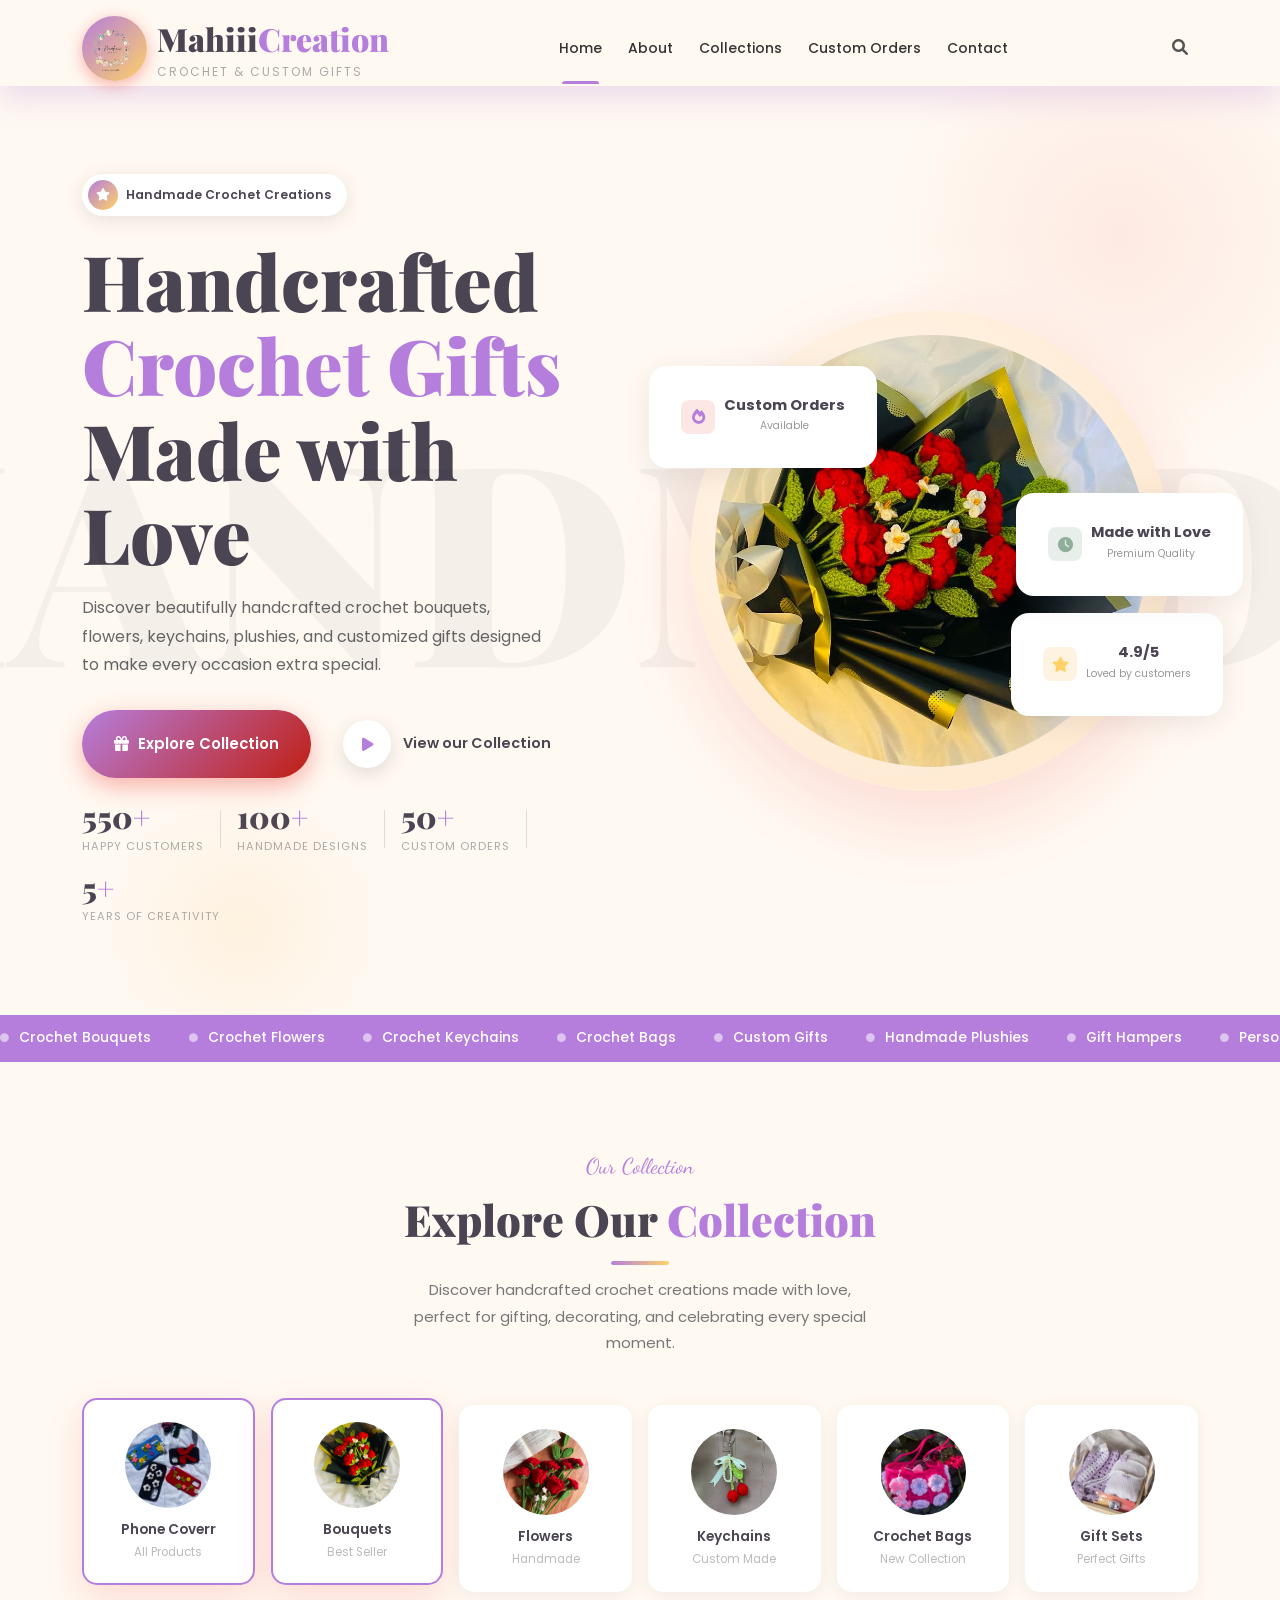
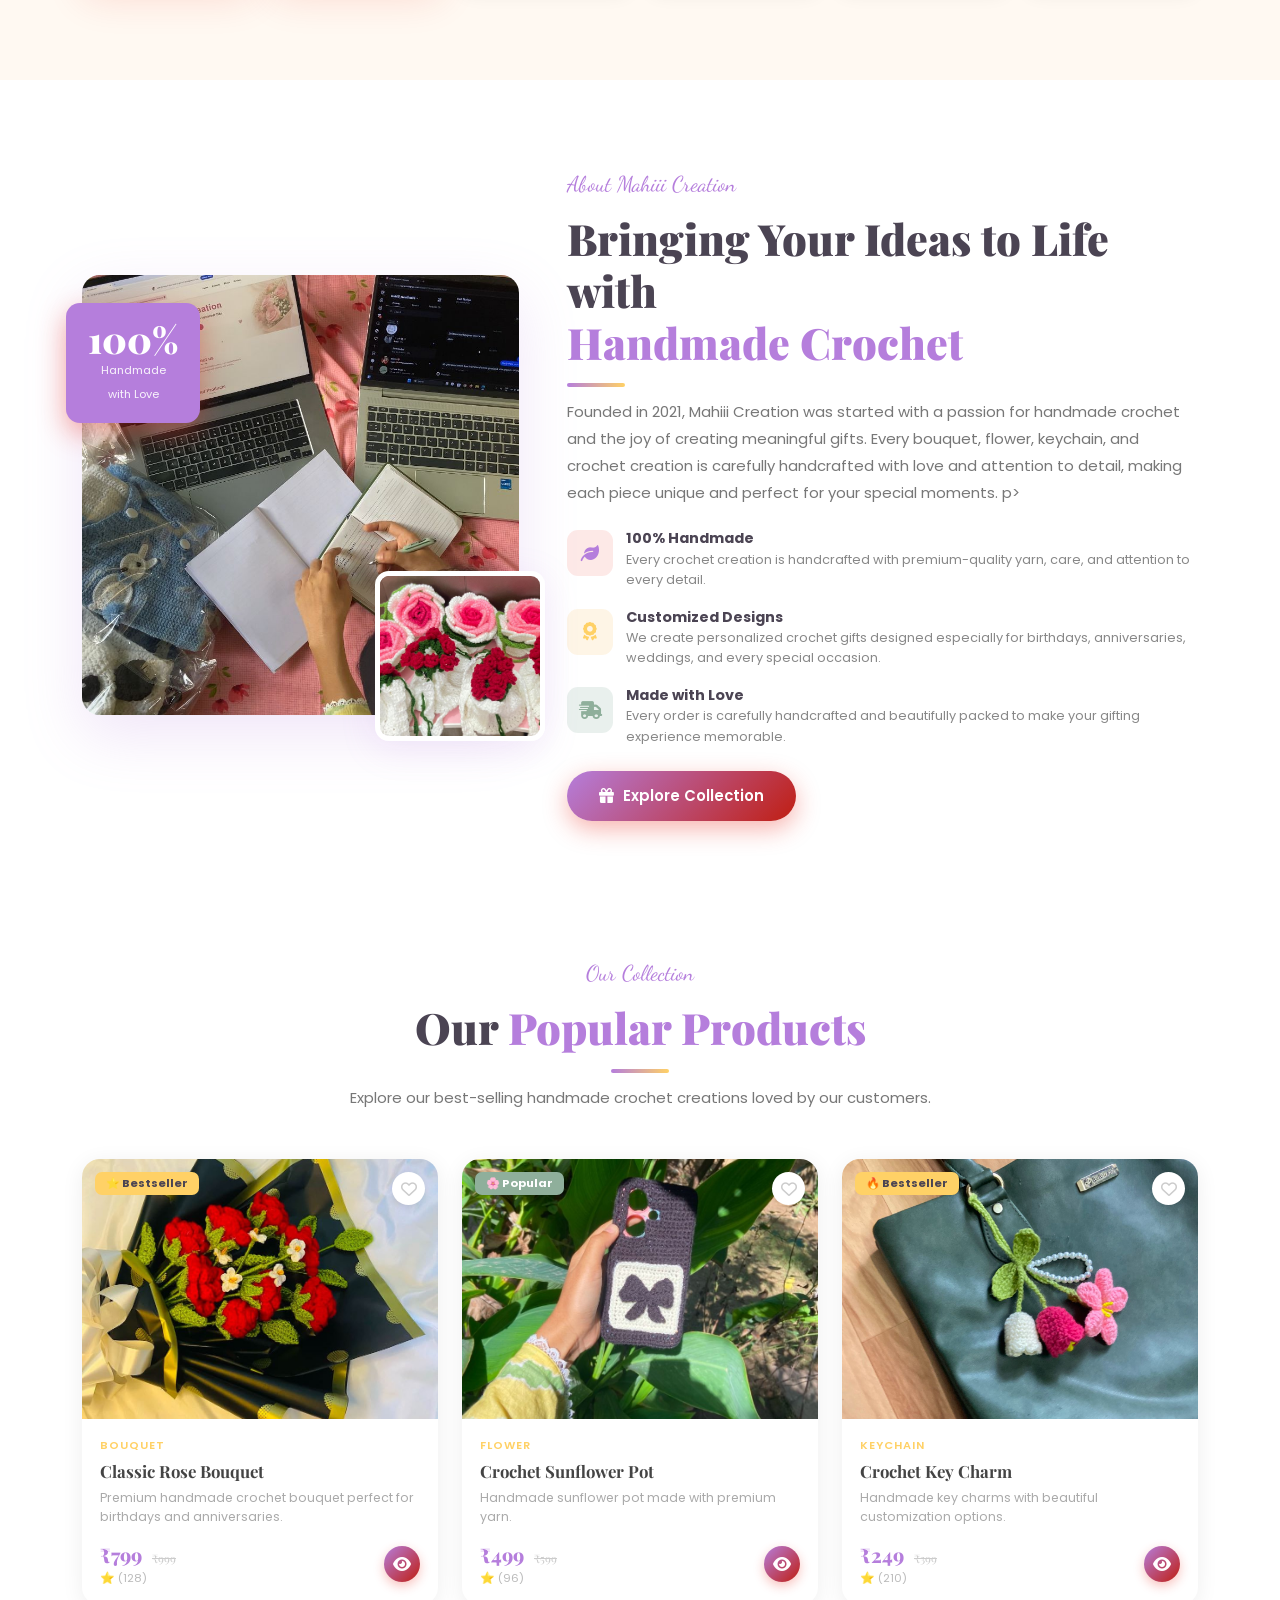
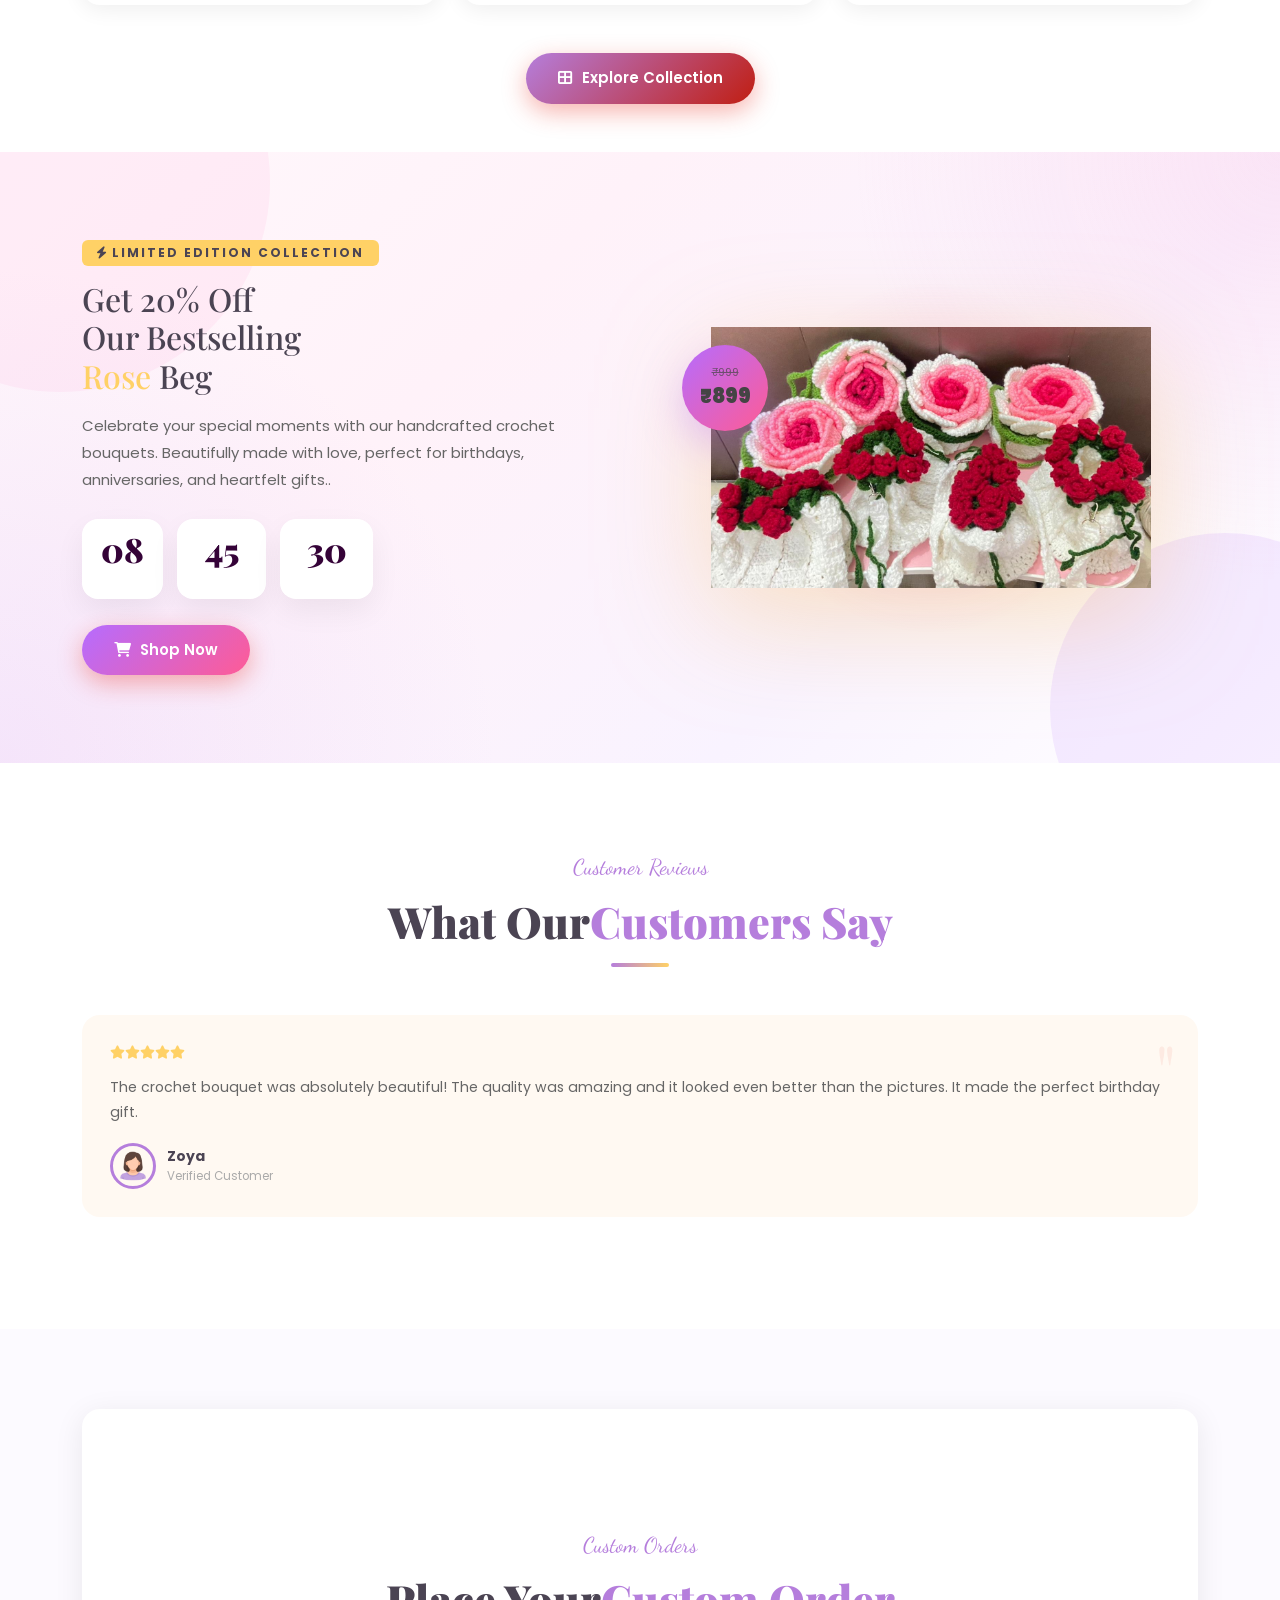
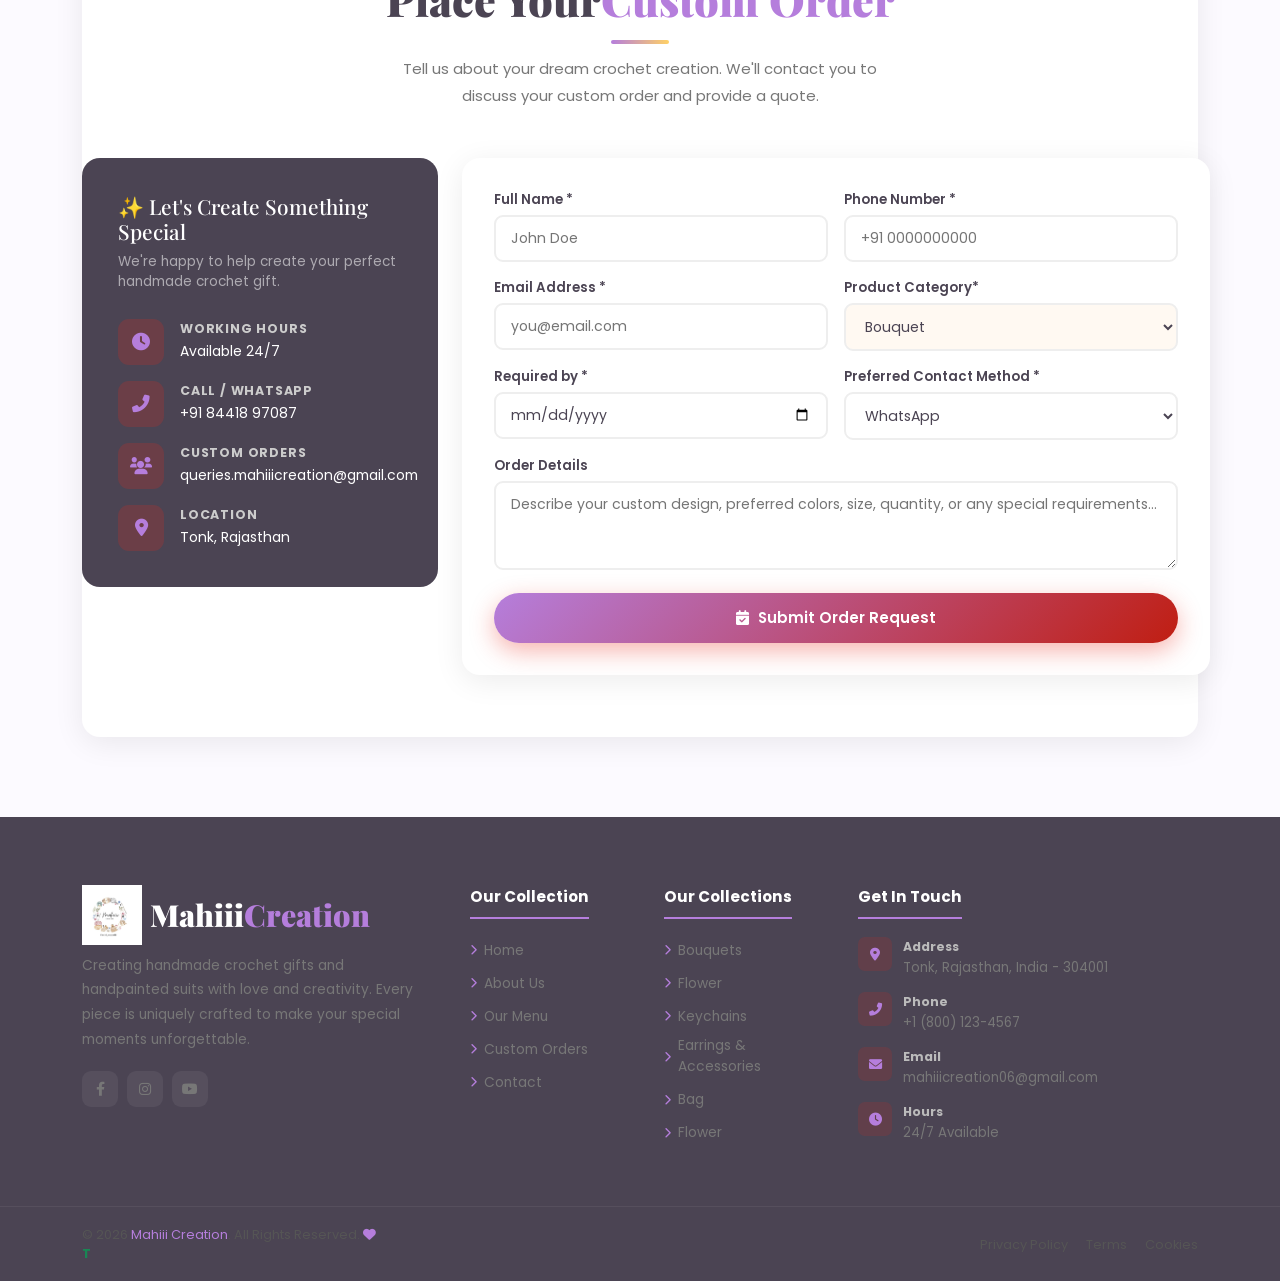
==== commit 39e3bf85: "add products.html" ====
--- a/index.html
+++ b/index.html
@@ -337,7 +337,7 @@
    <!-- ============================================================
          OUR POPULAR PRODUCTS
          ============================================================ -->
-   <section class="popular-products py-5">
+   <!-- <section class="popular-products py-5">
 
       <div class="container">
 
@@ -355,8 +355,8 @@
                Explore our best selling handmade crochet creations.
             </p>
 
-         </div>
-         <div class="row g-4">
+         </div> -->
+   <!-- <div class="row g-4">
 
             <div class="col-lg-3 col-md-6">
                <div class="product-card">
@@ -404,106 +404,328 @@
             <div class="swiper-button-prev"></div>
             <div class="swiper-button-next"></div>
             <div class="swiper-pagination"></div>
-         </div>
-         <!-- ============================================================ 
+         </div> -->
+
+
+   <section id="popular-products" class="py-5">
+
+      <div class="container">
+
+         <div class="text-center mb-5" data-aos="fade-up">
+            <span class="slbl">Our Collection</span>
+            <h2 class="stitle">
+               Our <span>Popular Products</span>
+            </h2>
+            <div class="sline"></div>
+            <p class="sdesc">
+               Explore our best-selling handmade crochet creations loved by our customers.
+            </p>
+         </div>
+
+         <div class="row g-4">
+
+            <!-- PRODUCT 1 -->
+
+            <div class="col-md-6 col-lg-4" data-aos="fade-up">
+
+               <div class="mcard" data-img="img/banner.jpeg" data-title="Classic Rose Bouquet" data-cat="Bouquet"
+                  data-price="₹799" data-old="₹999" data-rating="5" data-reviews="128" data-cal="100% Handmade"
+                  data-time="4-6 Days"
+                  data-desc="Beautiful handmade crochet rose bouquet crafted with premium quality yarn."
+                  data-tags="Crochet,Bouquet,Gift,Handmade">
+
+                  <div class="mimg">
+
+                     <img src="img/banner.jpeg" alt="Classic Rose Bouquet">
+
+                     <div class="mbdg hot">
+                        ⭐ Bestseller
+                     </div>
+
+                     <div class="mhrt">
+                        <i class="far fa-heart"></i>
+                     </div>
+
+                  </div>
+
+                  <div class="mbody">
+
+                     <div class="mcat">Bouquet</div>
+
+                     <div class="mtit">
+                        Classic Rose Bouquet
+                     </div>
+
+                     <div class="mdesc">
+                        Premium handmade crochet bouquet perfect for birthdays and anniversaries.
+                     </div>
+
+                     <div class="mfoot">
+
+                        <div>
+
+                           <div class="mprice">
+                              ₹799
+                              <small>₹999</small>
+                           </div>
+
+                           <div class="mstars">
+                              ⭐
+                              <span style="color:#bbb;font-size:.7rem;">(128)</span>
+                           </div>
+
+                        </div>
+
+                        <a href="product.html?id=101" class="madd">
+                           <i class="fas fa-eye"></i>
+                        </a>
+                     </div>
+
+                  </div>
+
+               </div>
+
+            </div>
+
+            <!-- PRODUCT 2 -->
+
+            <div class="col-md-6 col-lg-4" data-aos="fade-up" data-aos-delay="100">
+
+               <div class="mcard" data-img="product.html?id=2" data-title="Crochet Sunflower Pot" data-cat="Flower"
+                  data-price="₹499" data-old="₹599" data-rating="5" data-reviews="96" data-cal="100% Handmade"
+                  data-time="4-6 Days" data-desc="Handmade crochet sunflower pot to brighten every home."
+                  data-tags="Flower,Sunflower,Crochet">
+
+                  <div class="mimg">
+
+                     <img src="img/phone-cover/2.jpeg" alt="Sunflower">
+
+                     <div class="mbdg new">
+                        🌸 Popular
+                     </div>
+
+                     <div class="mhrt">
+                        <i class="far fa-heart"></i>
+                     </div>
+
+                  </div>
+
+                  <div class="mbody">
+
+                     <div class="mcat">Flower</div>
+
+                     <div class="mtit">
+                        Crochet Sunflower Pot
+                     </div>
+
+                     <div class="mdesc">
+                        Handmade sunflower pot made with premium yarn.
+                     </div>
+
+                     <div class="mfoot">
+
+                        <div>
+
+                           <div class="mprice">
+                              ₹499
+                              <small>₹599</small>
+                           </div>
+
+                           <div class="mstars">
+                              ⭐
+                              <span style="color:#bbb;font-size:.7rem;">(96)</span>
+                           </div>
+
+                        </div>
+
+                        <a href="product.html?id=2" class="madd">
+                           <i class="fas fa-eye"></i>
+                        </a>
+                     </div>
+
+                  </div>
+
+               </div>
+
+            </div>
+
+            <!-- PRODUCT 3 -->
+
+            <div class="col-md-6 col-lg-4" data-aos="fade-up" data-aos-delay="200">
+
+               <div class="mcard" data-img="product.html?id=301" data-title="Crochet Key Charm" data-cat="Keychain"
+                  data-price="₹249" data-old="₹399" data-rating="5" data-reviews="210" data-cal="100% Handmade"
+                  data-time="3-5 Days" data-desc="Cute crochet keychain customized in your favorite colors."
+                  data-tags="Keychain,Crochet,Custom">
+
+                  <div class="mimg">
+
+                     <img src="img/category/key-charm.jpeg" alt="Keychain">
+
+                     <div class="mbdg hot">
+                        🔥 Bestseller
+                     </div>
+
+                     <div class="mhrt">
+                        <i class="far fa-heart"></i>
+                     </div>
+
+                  </div>
+
+                  <div class="mbody">
+
+                     <div class="mcat">Keychain</div>
+
+                     <div class="mtit">
+                        Crochet Key Charm
+                     </div>
+
+                     <div class="mdesc">
+                        Handmade key charms with beautiful customization options.
+                     </div>
+
+                     <div class="mfoot">
+
+                        <div>
+
+                           <div class="mprice">
+                              ₹249
+                              <small>₹399</small>
+                           </div>
+
+                           <div class="mstars">
+                              ⭐
+                              <span style="color:#bbb;font-size:.7rem;">(210)</span>
+                           </div>
+
+                        </div>
+
+                        <a href="product.html?id=301" class="madd">
+                           <i class="fas fa-eye"></i>
+                        </a>
+
+                     </div>
+
+                  </div>
+
+               </div>
+
+            </div>
+
+         </div>
+
+         <div class="text-center mt-5">
+
+            <a href="products.html" class="btn-red">
+               <i class="fas fa-th-large"></i>
+               Explore Collection
+            </a>
+
+         </div>
+
+      </div>
+
+   </section>
+   <!-- ============================================================ 
          FIX 4 � MENU DETAIL POPUP MODAL
          ============================================================ -->
 
-         <div id="menuPop">
-            <div class="mpbox">
-
-               <button class="mpclose" id="mpClose">
-                  <i class="fas fa-times"></i>
-               </button>
-
-               <div class="mpimg">
-                  <img id="mpImg" src="" alt="">
-               </div>
-
-               <div class="mpbody">
-
-                  <div id="mpCat"></div>
-                  <div id="mpTitle"></div>
-                  <div id="mpStars"></div>
-                  <div id="mpDesc"></div>
-                  <div id="mpPrice"></div>
-
-                  <div class="mpmeta" id="mpMeta"></div>
-
-                  <div class="mpqty">
-                     <button class="mpqbtn" id="mpMinus">−</button>
-                     <span class="mpqnum" id="mpQnum">1</span>
-                     <button class="mpqbtn" id="mpPlus">+</button>
-                     <span style="margin-left:10px;">Quantity</span>
-                  </div>
-
-                  <div class="mpshipping">
-                     🚚 Shipping: ₹80 (Free above ₹1499)
-                  </div>
-
-                  <div class="mpdelivery">
-                     ⏳ Delivery: 4–6 Days
-                  </div>
-
-                  <div class="mpnote">
-                     <label>Customization (Optional)</label>
-                     <textarea id="customNote"
-                        placeholder="Example: Pink flowers, gift packing, add name etc."></textarea>
-                  </div>
-
-                  <div class="mptags" id="mpTags"></div>
-
-                  <button class="mpaddcart" id="whatsappOrder">
-                     <i class="fab fa-whatsapp"></i> Order on WhatsApp
-                  </button>
-
-               </div>
-            </div>
-         </div>
-
-         <!-- SPECIAL OFFER -->
-         <section id="special">
-            <div class="spbg"></div>
-            <div class="container" style="position:relative;z-index:2;">
-               <div class="row align-items-center g-5">
-                  <div class="col-lg-6" data-aos="fade-right">
-                     <div class="sptag"><i class="fas fa-bolt me-1"></i>Limited Edition Collection</div>
-                     <h2 class="sptitle">Get 20% Off<br />Our Bestselling<br /><span>Rose</span> Beg</h2>
-                     <p class="spdesc">Celebrate your special moments with our handcrafted crochet bouquets. Beautifully
-                        made
-                        with love, perfect for birthdays, anniversaries, and heartfelt gifts..</p>
-                     <div class="cdwrap">
-                        <div class="cditem"><span class="cdnum" id="cdH">08</span><span class="cdlbl">Hours</span></div>
-                        <div class="cditem"><span class="cdnum" id="cdM">45</span><span class="cdlbl">Minutes</span>
-                        </div>
-                        <div class="cditem"><span class="cdnum" id="cdS">30</span><span class="cdlbl">Seconds</span>
-                        </div>
-                     </div>
-                     <a href="#category" class="btn-red"><i class="fas fa-shopping-cart"></i>Shop Now</a>
-                  </div>
-                  <div class="col-lg-6" data-aos="fade-left">
-                     <div class="spimgw">
-                        <div class="spglow"></div>
-                        <div class="sppbdg"><span class="old">₹999</span><span class="np">₹899</span></div>
-                        <img src="img/About2.jpeg" alt="Special " />
-                     </div>
-                  </div>
-               </div>
-            </div>
-         </section>
-
-
-
-
-         <!-- ============================================================
+   <div id="menuPop">
+      <div class="mpbox">
+
+         <button class="mpclose" id="mpClose">
+            <i class="fas fa-times"></i>
+         </button>
+
+         <div class="mpimg">
+            <img id="mpImg" src="" alt="">
+         </div>
+
+         <div class="mpbody">
+
+            <div id="mpCat"></div>
+            <div id="mpTitle"></div>
+            <div id="mpStars"></div>
+            <div id="mpDesc"></div>
+            <div id="mpPrice"></div>
+
+            <div class="mpmeta" id="mpMeta"></div>
+
+            <div class="mpqty">
+               <button class="mpqbtn" id="mpMinus">−</button>
+               <span class="mpqnum" id="mpQnum">1</span>
+               <button class="mpqbtn" id="mpPlus">+</button>
+               <span style="margin-left:10px;">Quantity</span>
+            </div>
+
+            <div class="mpshipping">
+               🚚 Shipping: ₹80 (Free above ₹1499)
+            </div>
+
+            <div class="mpdelivery">
+               ⏳ Delivery: 4–6 Days
+            </div>
+
+            <div class="mpnote">
+               <label>Customization (Optional)</label>
+               <textarea id="customNote" placeholder="Example: Pink flowers, gift packing, add name etc."></textarea>
+            </div>
+
+            <div class="mptags" id="mpTags"></div>
+
+            <button class="mpaddcart" id="whatsappOrder">
+               <i class="fab fa-whatsapp"></i> Order on WhatsApp
+            </button>
+
+         </div>
+      </div>
+   </div>
+
+   <!-- SPECIAL OFFER -->
+   <section id="special">
+      <div class="spbg"></div>
+      <div class="container" style="position:relative;z-index:2;">
+         <div class="row align-items-center g-5">
+            <div class="col-lg-6" data-aos="fade-right">
+               <div class="sptag"><i class="fas fa-bolt me-1"></i>Limited Edition Collection</div>
+               <h2 class="sptitle">Get 20% Off<br />Our Bestselling<br /><span>Rose</span> Beg</h2>
+               <p class="spdesc">Celebrate your special moments with our handcrafted crochet bouquets.
+                  Beautifully
+                  made
+                  with love, perfect for birthdays, anniversaries, and heartfelt gifts..</p>
+               <div class="cdwrap">
+                  <div class="cditem"><span class="cdnum" id="cdH">08</span><span class="cdlbl">Hours</span>
+                  </div>
+                  <div class="cditem"><span class="cdnum" id="cdM">45</span><span class="cdlbl">Minutes</span>
+                  </div>
+                  <div class="cditem"><span class="cdnum" id="cdS">30</span><span class="cdlbl">Seconds</span>
+                  </div>
+               </div>
+               <a href="#category" class="btn-red"><i class="fas fa-shopping-cart"></i>Shop Now</a>
+            </div>
+            <div class="col-lg-6" data-aos="fade-left">
+               <div class="spimgw">
+                  <div class="spglow"></div>
+                  <div class="sppbdg"><span class="old">₹999</span><span class="np">₹899</span></div>
+                  <img src="img/About2.jpeg" alt="Special " />
+               </div>
+            </div>
+         </div>
+      </div>
+   </section>
+
+
+
+
+   <!-- ============================================================
          HISTORY � FIX 8 (alternating left/right text)
          ============================================================ -->
 
 
 
 
-         <!-- CHEFS -->
-         <!-- <section id="chefs">
+   <!-- CHEFS -->
+   <!-- <section id="chefs">
       <div class="container">
          <div class="text-center mb-5" data-aos="fade-up">
             <span class="slbl">The Culinary Team</span>
@@ -572,225 +794,238 @@
    </section> -->
 
 
-         <!-- HOURS -->
-
-
-         <!-- TESTIMONIALS -->
-         <section id="testimonials">
-            <div class="container">
-               <div class="text-center mb-5" data-aos="fade-up">
-                  <span class="slbl">Customer Reviews</span>
-                  <h2 class="stitle">What Our<span>Customers Say</span></h2>
-                  <div class="sline"></div>
-               </div>
-               <div class="swiper tesSwiper" data-aos="fade-up">
-                  <div class="swiper-wrapper">
-                     <div class="swiper-slide">
-                        <div class="tescard">
-                           <div class="tesq">"</div>
-                           <div class="tess"><i class="fas fa-star"></i><i class="fas fa-star"></i><i
-                                 class="fas fa-star"></i><i class="fas fa-star"></i><i class="fas fa-star"></i></div>
-                           <p class="testxt">The crochet bouquet was absolutely beautiful! The quality was amazing and
-                              it
-                              looked even better than the pictures. It made the perfect birthday gift.</p>
-                           <div class="tesauth">
-                              <img src="img/testimonial.png" alt="" />
-                              <div>
-                                 <div class="tesnm">Zoya</div>
-                                 <div class="tesrl"> Verified Customer</div>
-                              </div>
+   <!-- HOURS -->
+
+
+   <!-- TESTIMONIALS -->
+   <section id="testimonials">
+      <div class="container">
+         <div class="text-center mb-5" data-aos="fade-up">
+            <span class="slbl">Customer Reviews</span>
+            <h2 class="stitle">What Our<span>Customers Say</span></h2>
+            <div class="sline"></div>
+         </div>
+         <div class="swiper tesSwiper" data-aos="fade-up">
+            <div class="swiper-wrapper">
+               <div class="swiper-slide">
+                  <div class="tescard">
+                     <div class="tesq">"</div>
+                     <div class="tess"><i class="fas fa-star"></i><i class="fas fa-star"></i><i
+                           class="fas fa-star"></i><i class="fas fa-star"></i><i class="fas fa-star"></i>
+                     </div>
+                     <p class="testxt">The crochet bouquet was absolutely beautiful! The quality was amazing
+                        and
+                        it
+                        looked even better than the pictures. It made the perfect birthday gift.</p>
+                     <div class="tesauth">
+                        <img src="img/testimonial.png" alt="" />
+                        <div>
+                           <div class="tesnm">Zoya</div>
+                           <div class="tesrl"> Verified Customer</div>
+                        </div>
+                     </div>
+                  </div>
+               </div>
+               <div class="swiper-slide">
+                  <div class="tescard">
+                     <div class="tesq">"</div>
+                     <div class="tess"><i class="fas fa-star"></i><i class="fas fa-star"></i><i
+                           class="fas fa-star"></i><i class="fas fa-star"></i><i class="fas fa-star"></i>
+                     </div>
+                     <p class="testxt">I ordered a customized crochet keychain and absolutely loved it. The
+                        finishing
+                        was neat, delivery was on time, and the seller was very friendly.</p>
+                     <div class="tesauth">
+                        <img src="img/testimonial.png" alt="" />
+                        <div>
+                           <div class="tesnm">Ruhi Ahmed</div>
+                           <div class="tesrl">Verified Buyer</div>
+                        </div>
+                     </div>
+                  </div>
+               </div>
+               <div class="swiper-slide">
+                  <div class="tescard">
+                     <div class="tesq">"</div>
+                     <div class="tess"><i class="fas fa-star"></i><i class="fas fa-star"></i><i
+                           class="fas fa-star"></i><i class="fas fa-star"></i><i class="fas fa-star"></i>
+                     </div>
+                     <p class="testxt">The handpainted suit was exactly how I imagined it. Every detail was
+                        beautifully
+                        done and everyone complimented it. Thank you so much!</p>
+                     <div class="tesauth">
+                        <img src="img/testimonial.png" alt="" />
+                        <div>
+                           <div class="tesnm">Priya Sharma</div>
+                           <div class="tesrl"> Happy Customer</div>
+                        </div>
+                     </div>
+                  </div>
+               </div>
+               <div class="swiper-slide">
+                  <div class="tescard">
+                     <div class="tesq">"</div>
+                     <div class="tess"><i class="fas fa-star"></i><i class="fas fa-star"></i><i
+                           class="fas fa-star"></i><i class="fas fa-star"></i><i class="fas fa-star"></i>
+                     </div>
+                     <p class="testxt">I ordered a crochet bouquet for my anniversary and my partner loved
+                        it. The
+                        packaging was beautiful and the product was made with great care.</p>
+                     <div class="tesauth">
+                        <img src="img/testimonial.png" alt="" />
+                        <div>
+                           <div class="tesnm">Ayesha</div>
+                           <div class="tesrl">Satisfied Customer</div>
+                        </div>
+                     </div>
+                  </div>
+               </div>
+            </div>
+            <div class="swiper-pagination mt-4" style="position:static;"></div>
+         </div>
+      </div>
+   </section>
+
+   <!-- RESERVATION FORM -->
+   <section id="reservation">
+      <div class="container">
+         <div class="reservation-card">
+            <div class="text-center mb-5" data-aos="fade-up">
+               <span class="slbl">Custom Orders</span>
+               <h2 class="stitle">Place Your<span>Custom Order</span></h2>
+               <div class="sline"></div>
+               <p class="sdesc mx-auto" style="max-width:480px;">Tell us about your dream crochet creation.
+                  We'll
+                  contact
+                  you to discuss your custom order and provide a quote.</p>
+            </div>
+            <div class="row g-4 align-items-start">
+               <div class="col-lg-4" data-aos="fade-right">
+                  <div style="background:var(--dark);border-radius:18px;padding:36px;">
+                     <h4 style="color:#fff;font-size:1.3rem;margin-bottom:8px;">✨ Let's Create Something
+                        Special
+                     </h4>
+                     <p style="color:rgba(255,255,255,.55);font-size:.85rem;margin-bottom:26px;">We're happy
+                        to
+                        help
+                        create
+                        your perfect handmade crochet gift.</p>
+                     <div class="d-flex flex-column gap-3">
+                        <div class="d-flex align-items-center gap-3">
+                           <div
+                              style="width:46px;height:46px;border-radius:11px;background:rgba(232,40,26,.2);display:flex;align-items:center;justify-content:center;color:var(--primary);font-size:1.1rem;flex-shrink:0;">
+                              <i class="fas fa-clock"></i>
                            </div>
-                        </div>
-                     </div>
-                     <div class="swiper-slide">
-                        <div class="tescard">
-                           <div class="tesq">"</div>
-                           <div class="tess"><i class="fas fa-star"></i><i class="fas fa-star"></i><i
-                                 class="fas fa-star"></i><i class="fas fa-star"></i><i class="fas fa-star"></i></div>
-                           <p class="testxt">I ordered a customized crochet keychain and absolutely loved it. The
-                              finishing
-                              was neat, delivery was on time, and the seller was very friendly.</p>
-                           <div class="tesauth">
-                              <img src="img/testimonial.png" alt="" />
-                              <div>
-                                 <div class="tesnm">Ruhi Ahmed</div>
-                                 <div class="tesrl">Verified Buyer</div>
-                              </div>
+                           <div><strong
+                                 style="display:block;color:#ccc;font-size:.78rem;text-transform:uppercase;letter-spacing:.8px;">Working
+                                 Hours</strong><span style="color:#fff;font-size:.87rem;">Available
+                                 24/7</span>
                            </div>
                         </div>
-                     </div>
-                     <div class="swiper-slide">
-                        <div class="tescard">
-                           <div class="tesq">"</div>
-                           <div class="tess"><i class="fas fa-star"></i><i class="fas fa-star"></i><i
-                                 class="fas fa-star"></i><i class="fas fa-star"></i><i class="fas fa-star"></i></div>
-                           <p class="testxt">The handpainted suit was exactly how I imagined it. Every detail was
-                              beautifully
-                              done and everyone complimented it. Thank you so much!</p>
-                           <div class="tesauth">
-                              <img src="img/testimonial.png" alt="" />
-                              <div>
-                                 <div class="tesnm">Priya Sharma</div>
-                                 <div class="tesrl"> Happy Customer</div>
-                              </div>
+                        <div class="d-flex align-items-center gap-3">
+                           <div
+                              style="width:46px;height:46px;border-radius:11px;background:rgba(232,40,26,.2);display:flex;align-items:center;justify-content:center;color:var(--primary);font-size:1.1rem;flex-shrink:0;">
+                              <i class="fas fa-phone-alt"></i>
                            </div>
-                        </div>
-                     </div>
-                     <div class="swiper-slide">
-                        <div class="tescard">
-                           <div class="tesq">"</div>
-                           <div class="tess"><i class="fas fa-star"></i><i class="fas fa-star"></i><i
-                                 class="fas fa-star"></i><i class="fas fa-star"></i><i class="fas fa-star"></i></div>
-                           <p class="testxt">I ordered a crochet bouquet for my anniversary and my partner loved it. The
-                              packaging was beautiful and the product was made with great care.</p>
-                           <div class="tesauth">
-                              <img src="img/testimonial.png" alt="" />
-                              <div>
-                                 <div class="tesnm">Ayesha</div>
-                                 <div class="tesrl">Satisfied Customer</div>
-                              </div>
+                           <div><strong
+                                 style="display:block;color:#ccc;font-size:.78rem;text-transform:uppercase;letter-spacing:.8px;">Call
+                                 / WhatsApp</strong><span style="color:#fff;font-size:.87rem;">+91 84418
+                                 97087
+                              </span>
                            </div>
                         </div>
-                     </div>
-                  </div>
-                  <div class="swiper-pagination mt-4" style="position:static;"></div>
-               </div>
-            </div>
-         </section>
-
-         <!-- RESERVATION FORM -->
-         <section id="reservation">
-            <div class="container">
-               <div class="reservation-card">
-                  <div class="text-center mb-5" data-aos="fade-up">
-                     <span class="slbl">Custom Orders</span>
-                     <h2 class="stitle">Place Your<span>Custom Order</span></h2>
-                     <div class="sline"></div>
-                     <p class="sdesc mx-auto" style="max-width:480px;">Tell us about your dream crochet creation. We'll
-                        contact
-                        you to discuss your custom order and provide a quote.</p>
-                  </div>
-                  <div class="row g-4 align-items-start">
-                     <div class="col-lg-4" data-aos="fade-right">
-                        <div style="background:var(--dark);border-radius:18px;padding:36px;">
-                           <h4 style="color:#fff;font-size:1.3rem;margin-bottom:8px;">✨ Let's Create Something Special
-                           </h4>
-                           <p style="color:rgba(255,255,255,.55);font-size:.85rem;margin-bottom:26px;">We're happy to
-                              help
-                              create
-                              your perfect handmade crochet gift.</p>
-                           <div class="d-flex flex-column gap-3">
-                              <div class="d-flex align-items-center gap-3">
-                                 <div
-                                    style="width:46px;height:46px;border-radius:11px;background:rgba(232,40,26,.2);display:flex;align-items:center;justify-content:center;color:var(--primary);font-size:1.1rem;flex-shrink:0;">
-                                    <i class="fas fa-clock"></i>
-                                 </div>
-                                 <div><strong
-                                       style="display:block;color:#ccc;font-size:.78rem;text-transform:uppercase;letter-spacing:.8px;">Working
-                                       Hours</strong><span style="color:#fff;font-size:.87rem;">Available 24/7</span>
-                                 </div>
-                              </div>
-                              <div class="d-flex align-items-center gap-3">
-                                 <div
-                                    style="width:46px;height:46px;border-radius:11px;background:rgba(232,40,26,.2);display:flex;align-items:center;justify-content:center;color:var(--primary);font-size:1.1rem;flex-shrink:0;">
-                                    <i class="fas fa-phone-alt"></i>
-                                 </div>
-                                 <div><strong
-                                       style="display:block;color:#ccc;font-size:.78rem;text-transform:uppercase;letter-spacing:.8px;">Call
-                                       / WhatsApp</strong><span style="color:#fff;font-size:.87rem;">+91 84418 97087
-                                    </span>
-                                 </div>
-                              </div>
-                              <div class="d-flex align-items-center gap-3">
-                                 <div
-                                    style="width:46px;height:46px;border-radius:11px;background:rgba(232,40,26,.2);display:flex;align-items:center;justify-content:center;color:var(--primary);font-size:1.1rem;flex-shrink:0;">
-                                    <i class="fas fa-users"></i>
-                                 </div>
-                                 <div><strong
-                                       style="display:block;color:#ccc;font-size:.78rem;text-transform:uppercase;letter-spacing:.8px;">Custom
-                                       Orders</strong><span
-                                       style="color:#fff;font-size:.87rem;">queries.mahiiicreation@gmail.com
-                                    </span></div>
-                              </div>
-                              <div class="d-flex align-items-center gap-3">
-                                 <div
-                                    style="width:46px;height:46px;border-radius:11px;background:rgba(232,40,26,.2);display:flex;align-items:center;justify-content:center;color:var(--primary);font-size:1.1rem;flex-shrink:0;">
-                                    <i class="fas fa-map-marker-alt"></i>
-                                 </div>
-                                 <div><strong
-                                       style="display:block;color:#ccc;font-size:.78rem;text-transform:uppercase;letter-spacing:.8px;">Location</strong><span
-                                       style="color:#fff;font-size:.87rem;">Tonk, Rajasthan</span></div>
-                              </div>
+                        <div class="d-flex align-items-center gap-3">
+                           <div
+                              style="width:46px;height:46px;border-radius:11px;background:rgba(232,40,26,.2);display:flex;align-items:center;justify-content:center;color:var(--primary);font-size:1.1rem;flex-shrink:0;">
+                              <i class="fas fa-users"></i>
                            </div>
-                        </div>
-                     </div>
-                     <div class="col-lg-8" data-aos="fade-left">
-                        <div class="fcard">
-                           <div class="row g-3">
-                              <div class="col-sm-6"><label class="flbl">Full Name *</label><input type="text"
-                                    class="fctrl" id="name" placeholder="John Doe"> </div>
-
-                              <div class="col-sm-6"><label class="flbl">Phone Number *</label><input type="tel"
-                                    class="fctrl" id="phone" placeholder="+91 0000000000" /></div>
-                              <div class="col-sm-6"><label class="flbl">Email Address *</label><input type="email"
-                                    class="fctrl" id="email" placeholder="you@email.com" /></div>
-                              <div class="col-sm-6">
-                                 <label class="flbl">Product Category*</label>
-                                 <select class="fctrl" id="category">
-                                    <option>Bouquet</option>
-                                    <option>Flowers</option>
-                                    <option>Plushies</option>
-                                    <option>Muffler</option>
-                                    <option>Phone Cover</option>
-                                    <option>Paranda</option>
-                                    <option>Hair Band</option>
-                                    <option>Earrings</option>
-                                    <option>Keychains</option>
-                                    <option>Begs</option>
-                                    <option>Plushies</option>
-                                    <option>Accessories</option>
-                                    <option>Others</option>
-                                 </select>
-                              </div>
-                              <div class="col-sm-6"><label class="flbl">Required by *</label><input type="date"
-                                    class="fctrl" id="date" />
-                              </div>
-                              <div class="col-sm-6">
-                                 <label class="flbl">Preferred Contact Method *</label>
-                                 <select class="fctrl" id="contact">
-                                    <option>WhatsApp</option>
-                                    <option>Phone Call</option>
-                                    <option>Email</option>
-                                    <option>Instagram</option>
-                                    <!-- <option>01:00 PM</option>
+                           <div><strong
+                                 style="display:block;color:#ccc;font-size:.78rem;text-transform:uppercase;letter-spacing:.8px;">Custom
+                                 Orders</strong><span
+                                 style="color:#fff;font-size:.87rem;">queries.mahiiicreation@gmail.com
+                              </span></div>
+                        </div>
+                        <div class="d-flex align-items-center gap-3">
+                           <div
+                              style="width:46px;height:46px;border-radius:11px;background:rgba(232,40,26,.2);display:flex;align-items:center;justify-content:center;color:var(--primary);font-size:1.1rem;flex-shrink:0;">
+                              <i class="fas fa-map-marker-alt"></i>
+                           </div>
+                           <div><strong
+                                 style="display:block;color:#ccc;font-size:.78rem;text-transform:uppercase;letter-spacing:.8px;">Location</strong><span
+                                 style="color:#fff;font-size:.87rem;">Tonk, Rajasthan</span></div>
+                        </div>
+                     </div>
+                  </div>
+               </div>
+               <div class="col-lg-8" data-aos="fade-left">
+                  <div class="fcard">
+                     <div class="row g-3">
+                        <div class="col-sm-6"><label class="flbl">Full Name *</label><input type="text" class="fctrl"
+                              id="name" placeholder="John Doe"> </div>
+
+                        <div class="col-sm-6"><label class="flbl">Phone Number *</label><input type="tel" class="fctrl"
+                              id="phone" placeholder="+91 0000000000" /></div>
+                        <div class="col-sm-6"><label class="flbl">Email Address *</label><input type="email"
+                              class="fctrl" id="email" placeholder="you@email.com" /></div>
+                        <div class="col-sm-6">
+                           <label class="flbl">Product Category*</label>
+                           <select class="fctrl" id="category">
+                              <option>Bouquet</option>
+                              <option>Flowers</option>
+                              <option>Plushies</option>
+                              <option>Muffler</option>
+                              <option>Phone Cover</option>
+                              <option>Paranda</option>
+                              <option>Hair Band</option>
+                              <option>Earrings</option>
+                              <option>Keychains</option>
+                              <option>Begs</option>
+                              <option>Plushies</option>
+                              <option>Accessories</option>
+                              <option>Others</option>
+                           </select>
+                        </div>
+                        <div class="col-sm-6"><label class="flbl">Required by *</label><input type="date" class="fctrl"
+                              id="date" />
+                        </div>
+                        <div class="col-sm-6">
+                           <label class="flbl">Preferred Contact Method *</label>
+                           <select class="fctrl" id="contact">
+                              <option>WhatsApp</option>
+                              <option>Phone Call</option>
+                              <option>Email</option>
+                              <option>Instagram</option>
+                              <!-- <option>01:00 PM</option>
                            <option>02:00 PM</option>
                            <option>06:00 PM</option>
                            <option>07:00 PM</option>
                            <option>08:00 PM</option>
                            <option>09:00 PM</option>
                            <option>10:00 PM</option> -->
-                                 </select>
-                              </div>
-                              <div class="col-12"><label class="flbl">Order Details</label><textarea class="fctrl"
-                                    id="message" rows="3"
-                                    placeholder="Describe your custom design, preferred colors, size, quantity, or any special requirements..."></textarea>
-                              </div>
-                              <div class="col-12"><button class="btn-red w-100 justify-content-center" id="resBtn"><i
-                                       class="fas fa-calendar-check"></i>Submit Order Request</button></div>
-                           </div>
-                           <div class="sucmsg" id="resOk">
-                              <i class="fas fa-check-circle"></i>
-                              <p>Thank you! Your custom order request has been received. We'll contact you soon.</p>
-                           </div>
-                        </div>
-                     </div>
-                  </div>
-               </div>
-            </div>
-         </section>
-
-         <!-- BLOG -->
-         <!-- <section id="blog">
+                           </select>
+                        </div>
+                        <div class="col-12"><label class="flbl">Order Details</label><textarea class="fctrl"
+                              id="message" rows="3"
+                              placeholder="Describe your custom design, preferred colors, size, quantity, or any special requirements..."></textarea>
+                        </div>
+                        <div class="col-12"><button class="btn-red w-100 justify-content-center" id="resBtn"><i
+                                 class="fas fa-calendar-check"></i>Submit Order Request</button>
+                        </div>
+                     </div>
+                     <div class="sucmsg" id="resOk">
+                        <i class="fas fa-check-circle"></i>
+                        <p>Thank you! Your custom order request has been received. We'll contact you soon.
+                        </p>
+                     </div>
+                  </div>
+               </div>
+            </div>
+         </div>
+      </div>
+   </section>
+
+   <!-- BLOG -->
+   <!-- <section id="blog">
       <div class="container">
          <div class="text-center mb-5" data-aos="fade-up">
             <span class="slbl">News &amp; Updates</span>
@@ -847,8 +1082,8 @@
       </div>
    </section> -->
 
-         <!-- NEWSLETTER -->
-         <!-- <section id="newsletter">
+   <!-- NEWSLETTER -->
+   <!-- <section id="newsletter">
       <div class="nlbg"></div>
       <div class="container">
          <div class="nlw text-center" data-aos="zoom-in">
@@ -869,99 +1104,179 @@
 
 
 
-         <!-- FOOTER -->
-         <footer>
-            <div class="container">
-               <div class="row g-5">
-                  <div class="col-lg-4">
-                     <div class="d-flex align-items-center">
-                        <img src="img/logo.jpeg" style="width:60px;" class="me-2">
-                        <div class="fnm">Mahiii<span>Creation</span></div>
-                     </div>
-                     <p class="fdesc">Creating handmade crochet gifts and handpainted suits with love and creativity.
-                        Every
-                        piece is uniquely crafted to make your special moments unforgettable.</p>
-                     <div class="fsoc">
-                        <a href="#"><i class="fab fa-facebook-f"></i></a>
-                        <a href="#"><i class="fab fa-instagram"></i></a>
-                        <a href="#"><i class="fab fa-youtube"></i></a>
-
-                     </div>
-                  </div>
-                  <div class="col-sm-6 col-lg-2">
-                     <div class="ftit">Our Collection</div>
-                     <ul class="flinks ps-0">
-                        <li><a href="#hero"><i class="fas fa-chevron-right"></i>Home</a></li>
-                        <li><a href="#about"><i class="fas fa-chevron-right"></i>About Us</a></li>
-                        <li><a href="#menu"><i class="fas fa-chevron-right"></i>Our Menu</a></li>
-                        <li><a href="#reservation"><i class="fas fa-chevron-right"></i>Custom Orders</a></li>
-                        <li><a href="#contact-section"><i class="fas fa-chevron-right"></i>Contact</a></li>
-                     </ul>
-                  </div>
-                  <div class="col-sm-6 col-lg-2">
-                     <div class="ftit">Our Collections</div>
-                     <ul class="flinks ps-0">
-                        <li><a href="#menu"><i class="fas fa-chevron-right"></i>Bouquets</a></li>
-                        <li><a href="#menu"><i class="fas fa-chevron-right"></i>Flower</a></li>
-                        <li><a href="#menu"><i class="fas fa-chevron-right"></i>Keychains</a></li>
-                        <li><a href="#menu"><i class="fas fa-chevron-right"></i>Earrings &amp; Accessories</a></li>
-                        <li><a href="#menu"><i class="fas fa-chevron-right"></i>Bag</a></li>
-                        <li><a href="#menu"><i class="fas fa-chevron-right"></i>Flower</a></li>
-                     </ul>
-                  </div>
-                  <div class="col-lg-4">
-                     <div class="ftit">Get In Touch</div>
-                     <div class="fci">
-                        <div class="fciico"><i class="fas fa-map-marker-alt"></i></div>
-                        <div class="fciinfo"><strong>Address</strong>Tonk, Rajasthan, India - 304001</div>
-                     </div>
-                     <div class="fci">
-                        <div class="fciico"><i class="fas fa-phone-alt"></i></div>
-                        <div class="fciinfo"><strong>Phone</strong>+1 (800) 123-4567</div>
-                     </div>
-                     <div class="fci">
-                        <div class="fciico"><i class="fas fa-envelope"></i></div>
-                        <div class="fciinfo"><strong>Email</strong>mahiiicreation06@gmail.com</div>
-                     </div>
-                     <div class="fci">
-                        <div class="fciico"><i class="fas fa-clock"></i></div>
-                        <div class="fciinfo"><strong>Hours</strong>24/7 Available</div>
-                     </div>
-                  </div>
-               </div>
-            </div>
-            <div class="fbot">
-               <div class="container">
-                  <div class="d-flex justify-content-between align-items-center flex-wrap gap-2">
-                     <p>&copy 2026 <span>Mahiii Creation</span>. All Rights Reserved. <a target="_blank"
-                           class="mx-0 fw-bold text-success" href=""></a> <span><i class="fas fa-heart"></i></span>
-                        <br><a target="_blank" class="mx-0 fw-bold text-success" href="">T</a>
-                     </p>
-                     <div><a href="#">Privacy Policy</a><a href="#">Terms</a><a href="#">Cookies</a></div>
-                  </div>
-               </div>
-            </div>
-         </footer>
-         <!-- Floating cart -->
-         <!-- <div class="cartfl"><i class="fas fa-shopping-cart"></i><span>My Cart</span><div class="ccount" id="cartCount">0</div></div> -->
-         <!-- Back to top -->
-         <button id="btt" onclick="window.scrollTo({top:0,behavior:'smooth'})"><i
-               class="fas fa-chevron-up"></i></button>
-
-         <!-- jQuery -->
-         <script src="js/jquery-3.7.1.min.js"></script>
-         <!-- Bootstrap 5 -->
-         <script src="js/bootstrap.bundle.min.js"></script>
-         <!-- AOS -->
-         <script src="js/aos.js"></script>
-         <!-- Swiper -->
-         <script src="https://cdn.jsdelivr.net/npm/swiper@11/swiper-bundle.min.js"></script>
-         <!-- CounterUp -->
-         <script src="js/jquery.magnific-popup.min.js"></script>
-         <!-- Main js -->
-         <script src="js/products.js"></script>
-         <script src="js/main.js"></script>
-         <script src="js/popular-products.js"></script>
+   <!-- FOOTER -->
+   <footer>
+      <div class="container">
+         <div class="row g-5">
+            <div class="col-lg-4">
+               <div class="d-flex align-items-center">
+                  <img src="img/logo.jpeg" style="width:60px;" class="me-2">
+                  <div class="fnm">Mahiii<span>Creation</span></div>
+               </div>
+               <p class="fdesc">Creating handmade crochet gifts and handpainted suits with love and
+                  creativity.
+                  Every
+                  piece is uniquely crafted to make your special moments unforgettable.</p>
+               <div class="fsoc">
+                  <a href="#"><i class="fab fa-facebook-f"></i></a>
+                  <a href="#"><i class="fab fa-instagram"></i></a>
+                  <a href="#"><i class="fab fa-youtube"></i></a>
+
+               </div>
+            </div>
+            <div class="col-sm-6 col-lg-2">
+               <div class="ftit">Our Collection</div>
+               <ul class="flinks ps-0">
+                  <li><a href="#hero"><i class="fas fa-chevron-right"></i>Home</a></li>
+                  <li><a href="#about"><i class="fas fa-chevron-right"></i>About Us</a></li>
+                  <li><a href="#menu"><i class="fas fa-chevron-right"></i>Our Menu</a></li>
+                  <li><a href="#reservation"><i class="fas fa-chevron-right"></i>Custom Orders</a></li>
+                  <li><a href="#contact-section"><i class="fas fa-chevron-right"></i>Contact</a></li>
+               </ul>
+            </div>
+            <div class="col-sm-6 col-lg-2">
+               <div class="ftit">Our Collections</div>
+               <ul class="flinks ps-0">
+                  <li><a href="#menu"><i class="fas fa-chevron-right"></i>Bouquets</a></li>
+                  <li><a href="#menu"><i class="fas fa-chevron-right"></i>Flower</a></li>
+                  <li><a href="#menu"><i class="fas fa-chevron-right"></i>Keychains</a></li>
+                  <li><a href="#menu"><i class="fas fa-chevron-right"></i>Earrings &amp; Accessories</a>
+                  </li>
+                  <li><a href="#menu"><i class="fas fa-chevron-right"></i>Bag</a></li>
+                  <li><a href="#menu"><i class="fas fa-chevron-right"></i>Flower</a></li>
+               </ul>
+            </div>
+            <div class="col-lg-4">
+               <div class="ftit">Get In Touch</div>
+               <div class="fci">
+                  <div class="fciico"><i class="fas fa-map-marker-alt"></i></div>
+                  <div class="fciinfo"><strong>Address</strong>Tonk, Rajasthan, India - 304001</div>
+               </div>
+               <div class="fci">
+                  <div class="fciico"><i class="fas fa-phone-alt"></i></div>
+                  <div class="fciinfo"><strong>Phone</strong>+1 (800) 123-4567</div>
+               </div>
+               <div class="fci">
+                  <div class="fciico"><i class="fas fa-envelope"></i></div>
+                  <div class="fciinfo"><strong>Email</strong>mahiiicreation06@gmail.com</div>
+               </div>
+               <div class="fci">
+                  <div class="fciico"><i class="fas fa-clock"></i></div>
+                  <div class="fciinfo"><strong>Hours</strong>24/7 Available</div>
+               </div>
+            </div>
+         </div>
+      </div>
+      <div class="fbot">
+         <div class="container">
+            <div class="d-flex justify-content-between align-items-center flex-wrap gap-2">
+               <p>&copy 2026 <span>Mahiii Creation</span>. All Rights Reserved. <a target="_blank"
+                     class="mx-0 fw-bold text-success" href=""></a> <span><i class="fas fa-heart"></i></span>
+                  <br><a target="_blank" class="mx-0 fw-bold text-success" href="">T</a>
+               </p>
+               <div><a href="#">Privacy Policy</a><a href="#">Terms</a><a href="#">Cookies</a></div>
+            </div>
+         </div>
+      </div>
+   </footer>
+   <!-- Floating cart -->
+   <!-- <div class="cartfl"><i class="fas fa-shopping-cart"></i><span>My Cart</span><div class="ccount" id="cartCount">0</div></div> -->
+   <!-- Back to top -->
+   <button id="btt" onclick="window.scrollTo({top:0,behavior:'smooth'})"><i class="fas fa-chevron-up"></i></button>
+
+
+
+
+
+
+
+   <!-- jQuery -->
+   <script src="js/jquery-3.7.1.min.js"></script>
+   <!-- Bootstrap 5 -->
+   <script src="js/bootstrap.bundle.min.js"></script>
+   <!-- AOS -->
+   <script src="js/aos.js"></script>
+   <!-- Swiper -->
+   <script src="https://cdn.jsdelivr.net/npm/swiper@11/swiper-bundle.min.js"></script>
+   <!-- CounterUp -->
+   <script src="js/jquery.magnific-popup.min.js"></script>
+
+
+   <!-- <script>
+
+      function openPopularPopup(btn) {
+
+         const card = btn.closest(".mcard");
+
+         document.querySelector("#productPopup img").src =
+            card.dataset.img;
+
+         document.getElementById("popupTitle").innerText =
+            card.dataset.title;
+
+         document.getElementById("popupCategory").innerText =
+            card.dataset.cat;
+
+         document.getElementById("popupDescription").innerText =
+            card.dataset.desc;
+
+         document.getElementById("popupPrice").innerText =
+            card.dataset.price;
+
+         document.getElementById("popupOldPrice").innerText =
+            card.dataset.old;
+
+         document.getElementById("popupRating").innerText =
+            card.dataset.rating + "/5";
+
+         document.getElementById("popupDelivery").innerText =
+            card.dataset.time;
+
+         document.getElementById("popupTotal").innerText =
+            "Total : " + card.dataset.price + " + ₹80 Shipping";
+
+         document.getElementById("productPopup").style.display = "flex";
+
+         document.getElementById("popupWhatsapp").onclick = function () {
+
+            const qty = document.getElementById("popupQty").value;
+
+            const note = document.getElementById("popupNote").value;
+
+            const msg = `🛍️ New Order
+
+Product : ${card.dataset.title}
+
+Category : ${card.dataset.cat}
+
+Price : ${card.dataset.price}
+
+Quantity : ${qty}
+
+Customization :
+${note || "None"}
+
+Shipping (India): ₹80
+
+International Shipping:
+Calculated separately after confirmation.
+
+Product Image:
+https://mahiii-creation.netlify.app/${card.dataset.img}`;
+
+            window.open(
+               "https://wa.me/918441897087?text=" + encodeURIComponent(msg),
+               "_blank");
+
+         }
+
+      }
+
+   </script> -->
+   <!-- Main js -->
+   <script src="js/products.js"></script>
+   <script src="js/main.js"></script>
+   <script src="js/popular-products.js"></script>
 </body>
 
 </html>
